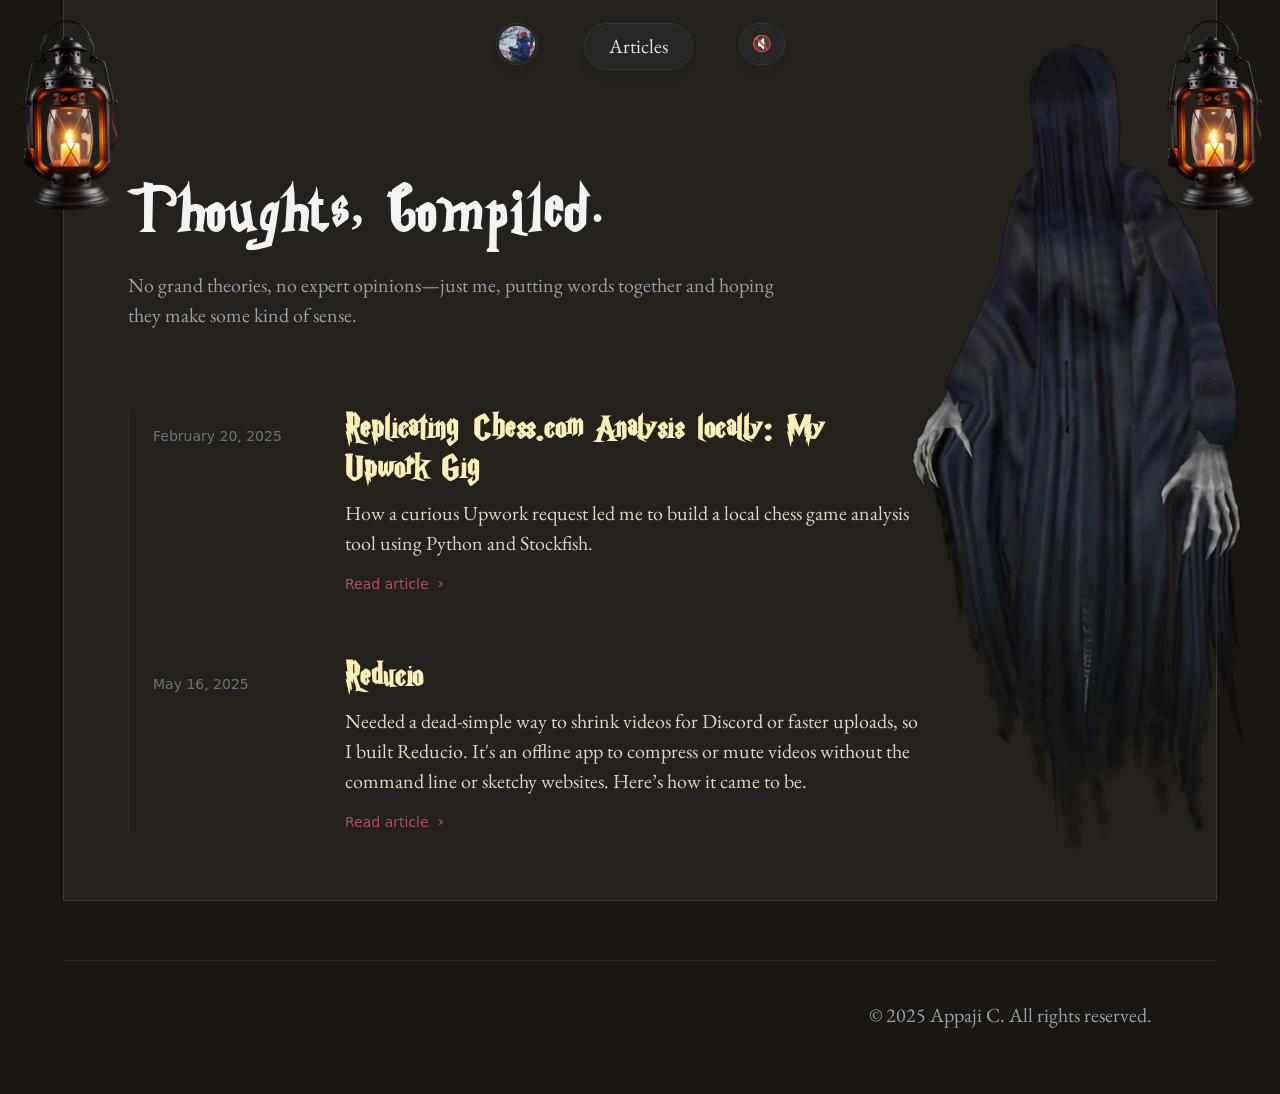
==== articles/index.html @ 689d7823 "deploy" ====
<!DOCTYPE html><html lang="en" data-astro-cid-sckkx6r4> <head><meta charset="UTF-8"><meta name="viewport" content="width=device-width"><link rel="icon" type="image/svg+xml" href="/favicon.ico"><link rel="preconnect" href="https://fonts.googleapis.com"><link rel="preconnect" href="https://fonts.gstatic.com" crossorigin><link href="https://fonts.googleapis.com/css2?family=EB+Garamond:ital,wght@0,400..800;1,400..800&family=Inter:ital,opsz,wght@0,14..32,100..900;1,14..32,100..900&display=swap" rel="stylesheet"><script defer src="/script.js" data-website-id="1bbae7b1-22e2-43d4-b919-5324c3057df2"></script><meta name="generator" content="Astro v5.7.5"><meta name="description" content="Appaji, a Computer Science graduate from IIT Patna and former intern at Arista Networks, is a Software Engineer at Infinite Reality. Passionate about building innovative web experiences, with a strong interest in sustainable and customer-focused startups."><meta name="astro-view-transitions-enabled" content="true"><meta name="astro-view-transitions-fallback" content="animate"><script type="module" src="/_astro/ClientRouter.astro_astro_type_script_index_0_lang.BZs-2RF_.js"></script><title>Appaji - Software Engineer</title><link rel="stylesheet" href="/_astro/_slug_._MnRMkRM.css"></head> <body class="relative bg-[#1a1612]!" data-astro-cid-sckkx6r4> <div class="fixed inset-0 flex justify-center sm:px-8" data-astro-cid-sckkx6r4> <div class="flex w-full max-w-7xl lg:px-8" data-astro-cid-sckkx6r4> <div class="w-full bg-[#24201b] ring-1 ring-zinc-300/20" data-astro-cid-sckkx6r4></div> </div> </div> <style>astro-island,astro-slot,astro-static-slot{display:contents}</style><script>(()=>{var e=async t=>{await(await t())()};(self.Astro||(self.Astro={})).only=e;window.dispatchEvent(new Event("astro:only"));})();;(()=>{var A=Object.defineProperty;var g=(i,o,a)=>o in i?A(i,o,{enumerable:!0,configurable:!0,writable:!0,value:a}):i[o]=a;var d=(i,o,a)=>g(i,typeof o!="symbol"?o+"":o,a);{let i={0:t=>m(t),1:t=>a(t),2:t=>new RegExp(t),3:t=>new Date(t),4:t=>new Map(a(t)),5:t=>new Set(a(t)),6:t=>BigInt(t),7:t=>new URL(t),8:t=>new Uint8Array(t),9:t=>new Uint16Array(t),10:t=>new Uint32Array(t),11:t=>1/0*t},o=t=>{let[l,e]=t;return l in i?i[l](e):void 0},a=t=>t.map(o),m=t=>typeof t!="object"||t===null?t:Object.fromEntries(Object.entries(t).map(([l,e])=>[l,o(e)]));class y extends HTMLElement{constructor(){super(...arguments);d(this,"Component");d(this,"hydrator");d(this,"hydrate",async()=>{var b;if(!this.hydrator||!this.isConnected)return;let e=(b=this.parentElement)==null?void 0:b.closest("astro-island[ssr]");if(e){e.addEventListener("astro:hydrate",this.hydrate,{once:!0});return}let c=this.querySelectorAll("astro-slot"),n={},h=this.querySelectorAll("template[data-astro-template]");for(let r of h){let s=r.closest(this.tagName);s!=null&&s.isSameNode(this)&&(n[r.getAttribute("data-astro-template")||"default"]=r.innerHTML,r.remove())}for(let r of c){let s=r.closest(this.tagName);s!=null&&s.isSameNode(this)&&(n[r.getAttribute("name")||"default"]=r.innerHTML)}let p;try{p=this.hasAttribute("props")?m(JSON.parse(this.getAttribute("props"))):{}}catch(r){let s=this.getAttribute("component-url")||"<unknown>",v=this.getAttribute("component-export");throw v&&(s+=` (export ${v})`),console.error(`[hydrate] Error parsing props for component ${s}`,this.getAttribute("props"),r),r}let u;await this.hydrator(this)(this.Component,p,n,{client:this.getAttribute("client")}),this.removeAttribute("ssr"),this.dispatchEvent(new CustomEvent("astro:hydrate"))});d(this,"unmount",()=>{this.isConnected||this.dispatchEvent(new CustomEvent("astro:unmount"))})}disconnectedCallback(){document.removeEventListener("astro:after-swap",this.unmount),document.addEventListener("astro:after-swap",this.unmount,{once:!0})}connectedCallback(){if(!this.hasAttribute("await-children")||document.readyState==="interactive"||document.readyState==="complete")this.childrenConnectedCallback();else{let e=()=>{document.removeEventListener("DOMContentLoaded",e),c.disconnect(),this.childrenConnectedCallback()},c=new MutationObserver(()=>{var n;((n=this.lastChild)==null?void 0:n.nodeType)===Node.COMMENT_NODE&&this.lastChild.nodeValue==="astro:end"&&(this.lastChild.remove(),e())});c.observe(this,{childList:!0}),document.addEventListener("DOMContentLoaded",e)}}async childrenConnectedCallback(){let e=this.getAttribute("before-hydration-url");e&&await import(e),this.start()}async start(){let e=JSON.parse(this.getAttribute("opts")),c=this.getAttribute("client");if(Astro[c]===void 0){window.addEventListener(`astro:${c}`,()=>this.start(),{once:!0});return}try{await Astro[c](async()=>{let n=this.getAttribute("renderer-url"),[h,{default:p}]=await Promise.all([import(this.getAttribute("component-url")),n?import(n):()=>()=>{}]),u=this.getAttribute("component-export")||"default";if(!u.includes("."))this.Component=h[u];else{this.Component=h;for(let f of u.split("."))this.Component=this.Component[f]}return this.hydrator=p,this.hydrate},e,this)}catch(n){console.error(`[astro-island] Error hydrating ${this.getAttribute("component-url")}`,n)}}attributeChangedCallback(){this.hydrate()}}d(y,"observedAttributes",["props"]),customElements.get("astro-island")||customElements.define("astro-island",y)}})();</script><astro-island uid="1WpTBE" component-url="/_astro/Floaters.BaYlL9Ir.js" component-export="default" renderer-url="/_astro/client.4HrEwUw9.js" props="{&quot;data-astro-cid-sckkx6r4&quot;:[0,true]}" ssr client="only" opts="{&quot;name&quot;:&quot;Floaters&quot;,&quot;value&quot;:true}"></astro-island> <script>(()=>{var e=async t=>{await(await t())()};(self.Astro||(self.Astro={})).load=e;window.dispatchEvent(new Event("astro:load"));})();</script><astro-island uid="laWEm" prefix="r7" component-url="/_astro/Header.DPEPlH78.js" component-export="Header" renderer-url="/_astro/client.4HrEwUw9.js" props="{&quot;pathname&quot;:[0,&quot;/articles/&quot;],&quot;data-astro-cid-sckkx6r4&quot;:[0,true]}" ssr client="load" opts="{&quot;name&quot;:&quot;HeaderJsx&quot;,&quot;value&quot;:true}" await-children><header class="pointer-events-none relative z-50 flex flex-none flex-col" style="height:var(--header-height);margin-bottom:var(--header-mb)"><div class="top-0 z-10 h-16 pt-6" style="position:var(--header-position)"><div class="sm:px-8 top-(--header-top,--spacing(6)) w-full" style="position:var(--header-inner-position)"><div class="mx-auto w-full max-w-7xl lg:px-8"><div class="relative px-4 sm:px-8 lg:px-12"><div class="mx-auto max-w-2xl lg:max-w-5xl"><div class="relative flex justify-center gap-4 sm:gap-6 md:gap-8 lg:gap-10 xl:gap-12"><div class="flex justify-self-start"><div class="h-10 w-10 rounded-full bg-zinc-800/90 p-0.5 shadow-lg ring-1 shadow-zinc-800/5 ring-white/10 backdrop-blur-sm"><a href="/" aria-label="Home" class="pointer-events-auto"><img src="/avatar.webp" alt="" sizes="3rem" class="rounded-full bg-zinc-800 object-cover h-9 w-9"/></a></div></div><div class="flex justify-end md:justify-center"><nav class="pointer-events-auto md:hidden"><ul class="flex rounded-full bg-zinc-800/90 px-3 text-sm font-medium text-zinc-200 shadow-lg ring-1 shadow-zinc-800/5 ring-white/10 backdrop-blur-sm"><li><a href="/articles" class="relative block px-3 py-2 transition hover:text-teal-400">Articles</a></li></ul></nav><nav class="pointer-events-auto hidden md:block"><ul class="flex rounded-full bg-zinc-800/90 px-3 text-sm font-medium text-zinc-200 shadow-lg ring-1 shadow-zinc-800/5 ring-white/10 backdrop-blur-sm"><li><a href="/articles" class="relative block px-3 py-2 transition hover:text-teal-400">Articles</a></li></ul></nav></div><div class="flex justify-end"><astro-slot> <astro-island uid="Z1dJGtD" component-url="/_astro/Header.DPEPlH78.js" component-export="Toggles" renderer-url="/_astro/client.4HrEwUw9.js" props="{&quot;data-astro-cid-sckkx6r4&quot;:[0,true]}" ssr client="only" opts="{&quot;name&quot;:&quot;Toggles&quot;,&quot;value&quot;:true}"></astro-island> </astro-slot></div></div></div></div></div></div></div></header><!--astro:end--></astro-island>  <div class="sm:px-8 mt-16 sm:mt-32"><div class="mx-auto w-full max-w-7xl lg:px-8"><div class="relative px-4 sm:px-8 lg:px-12"><div class="mx-auto max-w-2xl lg:max-w-5xl"> <header class="max-w-2xl"> <h1 class="text-zinc-100">Thoughts, Compiled.</h1> <p class="mt-6 text-zinc-400">
No grand theories, no expert opinions—just me, putting words together and hoping they make
        some kind of sense.
</p> </header> <div class="mt-16 sm:mt-20"> <div class="md:border-l md:border-zinc-700/40 md:pl-6"> <div class="pointer-events-auto flex max-w-3xl flex-col space-y-16"> <article class="md:grid md:grid-cols-4 md:items-baseline"><div class="md:col-span-3 group relative flex flex-col items-start"><h2 class="font-card-title group-hover:text-shadow-golden-subtle text-4xl font-semibold tracking-wide text-[#fcefb8]"><div class="absolute -inset-x-4 -inset-y-6 z-0 scale-95 bg-zinc-600/50 opacity-0 transition group-hover:scale-100 group-hover:opacity-100 sm:-inset-x-6 sm:rounded-2xl"></div><a href="/articles/replicating-chess-com-analysis-locally"><span class="absolute -inset-x-4 -inset-y-6 z-20 sm:-inset-x-6 sm:rounded-2xl"></span><span class="relative z-10">Replicating Chess.com Analysis locally: My Upwork Gig</span></a></h2><time class="md:hidden relative z-10 order-first mb-3 flex items-center text-sm text-zinc-500 pl-3.5"><span class="absolute inset-y-0 left-0 flex items-center" aria-hidden="true"><span class="h-4 w-0.5 rounded-full bg-zinc-500"></span></span>February 20, 2025</time><p class="relative z-10 mt-2 text-base text-[#e0d8c1]">How a curious Upwork request led me to build a local chess game analysis tool using Python and Stockfish.</p><div aria-hidden="true" class="relative z-10 mt-4 flex items-center text-sm font-medium text-[#b6535cf4]">Read article<svg viewBox="0 0 16 16" fill="none" aria-hidden="true" class="ml-1 h-4 w-4 stroke-current"><path d="M6.75 5.75 9.25 8l-2.5 2.25" stroke-width="1.5" stroke-linecap="round" stroke-linejoin="round"></path></svg></div></div><time class="mt-1 max-md:hidden relative z-10 order-first mb-3 flex items-center text-sm text-zinc-500">February 20, 2025</time></article><article class="md:grid md:grid-cols-4 md:items-baseline"><div class="md:col-span-3 group relative flex flex-col items-start"><h2 class="font-card-title group-hover:text-shadow-golden-subtle text-4xl font-semibold tracking-wide text-[#fcefb8]"><div class="absolute -inset-x-4 -inset-y-6 z-0 scale-95 bg-zinc-600/50 opacity-0 transition group-hover:scale-100 group-hover:opacity-100 sm:-inset-x-6 sm:rounded-2xl"></div><a href="/articles/reducio"><span class="absolute -inset-x-4 -inset-y-6 z-20 sm:-inset-x-6 sm:rounded-2xl"></span><span class="relative z-10">Reducio</span></a></h2><time class="md:hidden relative z-10 order-first mb-3 flex items-center text-sm text-zinc-500 pl-3.5"><span class="absolute inset-y-0 left-0 flex items-center" aria-hidden="true"><span class="h-4 w-0.5 rounded-full bg-zinc-500"></span></span>May 16, 2025</time><p class="relative z-10 mt-2 text-base text-[#e0d8c1]">Needed a dead-simple way to shrink videos for Discord or faster uploads, so I built Reducio. It&#x27;s an offline app to compress or mute videos without the command line or sketchy websites. Here’s how it came to be.</p><div aria-hidden="true" class="relative z-10 mt-4 flex items-center text-sm font-medium text-[#b6535cf4]">Read article<svg viewBox="0 0 16 16" fill="none" aria-hidden="true" class="ml-1 h-4 w-4 stroke-current"><path d="M6.75 5.75 9.25 8l-2.5 2.25" stroke-width="1.5" stroke-linecap="round" stroke-linejoin="round"></path></svg></div></div><time class="mt-1 max-md:hidden relative z-10 order-first mb-3 flex items-center text-sm text-zinc-500">May 16, 2025</time></article> </div> </div> </div> </div></div></div></div>  <footer class="mt-32 flex-none"><div class="sm:px-8"><div class="mx-auto w-full max-w-7xl lg:px-8"><div class="border-t border-zinc-700/40 pt-10 pb-16"><div class="relative px-4 sm:px-8 lg:px-12"><div class="mx-auto max-w-2xl lg:max-w-5xl"><div class="flex flex-col items-center justify-between gap-6 md:flex-row"><div class="flex flex-wrap justify-center gap-x-6 gap-y-1 text-sm font-medium text-zinc-200"></div><p class="text-sm text-zinc-400">© <!-- -->2025<!-- --> Appaji C. All rights reserved.</p></div></div></div></div></div></div></footer> <video style="display: none;" id="PrologueBackground" data-astro-cid-sckkx6r4 data-astro-transition-persist="astro-gbvijb6a-1"> <source src="/Prologue.mp3" type="video/mp4" data-astro-cid-sckkx6r4 data-astro-transition-persist="astro-coppatqy-2"> </video> </body></html>
---- _astro/_slug_._MnRMkRM.css ----
.astro-route-announcer{position:absolute;left:0;top:0;clip:rect(0 0 0 0);clip-path:inset(50%);overflow:hidden;white-space:nowrap;width:1px;height:1px}/*! tailwindcss v4.1.4 | MIT License | https://tailwindcss.com */@layer properties{@supports (((-webkit-hyphens:none)) and (not (margin-trim:inline))) or ((-moz-orient:inline) and (not (color:rgb(from red r g b)))){*,:before,:after,::backdrop{--tw-translate-x:0;--tw-translate-y:0;--tw-translate-z:0;--tw-scale-x:1;--tw-scale-y:1;--tw-scale-z:1;--tw-rotate-x:initial;--tw-rotate-y:initial;--tw-rotate-z:initial;--tw-skew-x:initial;--tw-skew-y:initial;--tw-space-y-reverse:0;--tw-border-style:solid;--tw-gradient-position:initial;--tw-gradient-from:#0000;--tw-gradient-via:#0000;--tw-gradient-to:#0000;--tw-gradient-stops:initial;--tw-gradient-via-stops:initial;--tw-gradient-from-position:0%;--tw-gradient-via-position:50%;--tw-gradient-to-position:100%;--tw-leading:initial;--tw-font-weight:initial;--tw-tracking:initial;--tw-shadow:0 0 #0000;--tw-shadow-color:initial;--tw-shadow-alpha:100%;--tw-inset-shadow:0 0 #0000;--tw-inset-shadow-color:initial;--tw-inset-shadow-alpha:100%;--tw-ring-color:initial;--tw-ring-shadow:0 0 #0000;--tw-inset-ring-color:initial;--tw-inset-ring-shadow:0 0 #0000;--tw-ring-inset:initial;--tw-ring-offset-width:0px;--tw-ring-offset-color:#fff;--tw-ring-offset-shadow:0 0 #0000;--tw-blur:initial;--tw-brightness:initial;--tw-contrast:initial;--tw-grayscale:initial;--tw-hue-rotate:initial;--tw-invert:initial;--tw-opacity:initial;--tw-saturate:initial;--tw-sepia:initial;--tw-drop-shadow:initial;--tw-drop-shadow-color:initial;--tw-drop-shadow-alpha:100%;--tw-drop-shadow-size:initial;--tw-backdrop-blur:initial;--tw-backdrop-brightness:initial;--tw-backdrop-contrast:initial;--tw-backdrop-grayscale:initial;--tw-backdrop-hue-rotate:initial;--tw-backdrop-invert:initial;--tw-backdrop-opacity:initial;--tw-backdrop-saturate:initial;--tw-backdrop-sepia:initial;--tw-duration:initial;--tw-text-shadow-color:initial;--tw-text-shadow-alpha:100%}}}@layer theme{:root,:host{--color-teal-400:oklch(77.7% .152 181.912);--color-gray-200:oklch(92.8% .006 264.531);--color-gray-300:oklch(87.2% .01 258.338);--color-gray-500:oklch(55.1% .027 264.364);--color-zinc-50:oklch(98.5% 0 0);--color-zinc-100:oklch(96.7% .001 286.375);--color-zinc-200:oklch(92% .004 286.32);--color-zinc-300:oklch(87.1% .006 286.286);--color-zinc-400:oklch(70.5% .015 286.067);--color-zinc-500:oklch(55.2% .016 285.938);--color-zinc-600:oklch(44.2% .017 285.786);--color-zinc-700:oklch(37% .013 285.805);--color-zinc-800:oklch(27.4% .006 286.033);--color-zinc-900:oklch(21% .006 285.885);--color-white:#fff;--spacing:.25rem;--container-xl:36rem;--container-2xl:42rem;--container-3xl:48rem;--container-5xl:64rem;--container-7xl:80rem;--text-sm:.875rem;--text-sm--line-height:calc(1.25/.875);--text-base:1rem;--text-base--line-height: 1.5 ;--text-2xl:1.5rem;--text-2xl--line-height:calc(2/1.5);--text-4xl:2.25rem;--text-4xl--line-height:calc(2.5/2.25);--font-weight-medium:500;--font-weight-semibold:600;--tracking-wide:.025em;--tracking-wider:.05em;--radius-2xl:1rem;--animate-pulse:pulse 2s cubic-bezier(.4,0,.6,1)infinite;--blur-sm:8px;--default-transition-duration:.15s;--default-transition-timing-function:cubic-bezier(.4,0,.2,1);--font-content:"EB Garamond";--font-h1:"HarryPotter";--font-card-title:"HarryP"}}@layer base{*,:after,:before,::backdrop{box-sizing:border-box;border:0 solid;margin:0;padding:0}::file-selector-button{box-sizing:border-box;border:0 solid;margin:0;padding:0}html,:host{-webkit-text-size-adjust:100%;tab-size:4;line-height:1.5;font-family:var(--default-font-family,ui-sans-serif,system-ui,sans-serif,"Apple Color Emoji","Segoe UI Emoji","Segoe UI Symbol","Noto Color Emoji");font-feature-settings:var(--default-font-feature-settings,normal);font-variation-settings:var(--default-font-variation-settings,normal);-webkit-tap-highlight-color:transparent}hr{height:0;color:inherit;border-top-width:1px}abbr:where([title]){-webkit-text-decoration:underline dotted;text-decoration:underline dotted}h1,h2,h3,h4,h5,h6{font-size:inherit;font-weight:inherit}a{color:inherit;-webkit-text-decoration:inherit;text-decoration:inherit}b,strong{font-weight:bolder}code,kbd,samp,pre{font-family:var(--default-mono-font-family,ui-monospace,SFMono-Regular,Menlo,Monaco,Consolas,"Liberation Mono","Courier New",monospace);font-feature-settings:var(--default-mono-font-feature-settings,normal);font-variation-settings:var(--default-mono-font-variation-settings,normal);font-size:1em}small{font-size:80%}sub,sup{vertical-align:baseline;font-size:75%;line-height:0;position:relative}sub{bottom:-.25em}sup{top:-.5em}table{text-indent:0;border-color:inherit;border-collapse:collapse}:-moz-focusring{outline:auto}progress{vertical-align:baseline}summary{display:list-item}ol,ul,menu{list-style:none}img,svg,video,canvas,audio,iframe,embed,object{vertical-align:middle;display:block}img,video{max-width:100%;height:auto}button,input,select,optgroup,textarea{font:inherit;font-feature-settings:inherit;font-variation-settings:inherit;letter-spacing:inherit;color:inherit;opacity:1;background-color:#0000;border-radius:0}::file-selector-button{font:inherit;font-feature-settings:inherit;font-variation-settings:inherit;letter-spacing:inherit;color:inherit;opacity:1;background-color:#0000;border-radius:0}:where(select:is([multiple],[size])) optgroup{font-weight:bolder}:where(select:is([multiple],[size])) optgroup option{padding-inline-start:20px}::file-selector-button{margin-inline-end:4px}::placeholder{opacity:1}@supports (not ((-webkit-appearance:-apple-pay-button))) or (contain-intrinsic-size:1px){::placeholder{color:currentColor}@supports (color:color-mix(in lab,red,red)){::placeholder{color:color-mix(in oklab,currentcolor 50%,transparent)}}}textarea{resize:vertical}::-webkit-search-decoration{-webkit-appearance:none}::-webkit-date-and-time-value{min-height:1lh;text-align:inherit}::-webkit-datetime-edit{display:inline-flex}::-webkit-datetime-edit-fields-wrapper{padding:0}::-webkit-datetime-edit{padding-block:0}::-webkit-datetime-edit-year-field{padding-block:0}::-webkit-datetime-edit-month-field{padding-block:0}::-webkit-datetime-edit-day-field{padding-block:0}::-webkit-datetime-edit-hour-field{padding-block:0}::-webkit-datetime-edit-minute-field{padding-block:0}::-webkit-datetime-edit-second-field{padding-block:0}::-webkit-datetime-edit-millisecond-field{padding-block:0}::-webkit-datetime-edit-meridiem-field{padding-block:0}:-moz-ui-invalid{box-shadow:none}button,input:where([type=button],[type=reset],[type=submit]){appearance:button}::file-selector-button{appearance:button}::-webkit-inner-spin-button{height:auto}::-webkit-outer-spin-button{height:auto}[hidden]:where(:not([hidden=until-found])){display:none!important}*{border-color:var(--border);outline-color:var(--ring)}@supports (color:color-mix(in lab,red,red)){*{outline-color:color-mix(in oklab,var(--ring)50%,transparent)}}}@layer components;@layer utilities{.pointer-events-auto{pointer-events:auto}.pointer-events-none{pointer-events:none}.sr-only{clip:rect(0,0,0,0);white-space:nowrap;border-width:0;width:1px;height:1px;margin:-1px;padding:0;position:absolute;overflow:hidden}.absolute{position:absolute}.fixed{position:fixed}.relative{position:relative}.sticky{position:sticky}.inset-0{inset:calc(var(--spacing)*0)}.-inset-x-4{inset-inline:calc(var(--spacing)*-4)}.inset-x-1{inset-inline:calc(var(--spacing)*1)}.-inset-y-6{inset-block:calc(var(--spacing)*-6)}.inset-y-0{inset-block:calc(var(--spacing)*0)}.-top-1{top:calc(var(--spacing)*-1)}.top-\(--avatar-top\,--spacing\(3\)\){top:var(--avatar-top,calc(var(--spacing)*3))}.top-\(--header-top\,--spacing\(6\)\){top:var(--header-top,calc(var(--spacing)*6))}.top-0{top:calc(var(--spacing)*0)}.top-1\/2{top:50%}.top-3{top:calc(var(--spacing)*3)}.top-5{top:calc(var(--spacing)*5)}.-right-1{right:calc(var(--spacing)*-1)}.right-3{right:calc(var(--spacing)*3)}.right-5{right:calc(var(--spacing)*5)}.-bottom-1{bottom:calc(var(--spacing)*-1)}.-bottom-px{bottom:-1px}.-left-1{left:calc(var(--spacing)*-1)}.left-0{left:calc(var(--spacing)*0)}.left-5{left:calc(var(--spacing)*5)}.-z-10{z-index:-10}.z-0{z-index:0}.z-10{z-index:10}.z-20{z-index:20}.z-50{z-index:50}.order-first{order:-9999}.order-last{order:9999}.prose{--tw-prose-body:beige;--tw-prose-headings:#f5cd56;--tw-prose-links:#f5cd56;--tw-prose-links-hover:#d4af37;--tw-prose-underline:#c19a6b66;--tw-prose-underline-hover:#c19a6b;--tw-prose-bold:beige;--tw-prose-counters:beige;--tw-prose-bullets:beige;--tw-prose-hr:#4a4a44;--tw-prose-quote-borders:#f5cd56;--tw-prose-captions:#aaa;--tw-prose-code:beige;--tw-prose-code-bg:#3a2f21aa;--tw-prose-pre-code:#fff8dc;--tw-prose-pre-bg:#171513;--tw-prose-pre-border:#d4af3744;--tw-prose-th-borders:#d4af37;--tw-prose-td-borders:#6a5e45;color:var(--tw-prose-body);line-height:1.75rem}.prose :where(.prose>*):not(:where([class~=not-prose],[class~=not-prose] *)){margin-top:2.5rem;margin-bottom:2.5rem}.prose :where(p):not(:where([class~=not-prose],[class~=not-prose] *)){margin-top:1.75rem;margin-bottom:1.75rem}.prose :where(h2,h3):not(:where([class~=not-prose],[class~=not-prose] *)){color:var(--tw-prose-headings);font-weight:600}.prose :where(h2):not(:where([class~=not-prose],[class~=not-prose] *)){letter-spacing:.025em;margin-top:4rem;margin-bottom:1rem;font-family:AnimalesFantastic,serif;font-size:1.5rem;line-height:1.75rem}.prose :where(h3):not(:where([class~=not-prose],[class~=not-prose] *)){margin-top:3rem;margin-bottom:1rem;font-size:1rem;line-height:1.75rem}.prose :where(:is(h2,h3)+*):not(:where([class~=not-prose],[class~=not-prose] *)){margin-top:0}.prose :where(img):not(:where([class~=not-prose],[class~=not-prose] *)){border-radius:1.5rem}.prose :where(a):not(:where([class~=not-prose],[class~=not-prose] *)){color:var(--tw-prose-links);text-decoration:underline;-webkit-text-decoration-color:var(--tw-prose-underline);text-decoration-color:var(--tw-prose-underline);word-break:break-words;overflow-wrap:anywhere;transition-property:color,text-decoration-color;transition-duration:.15s;transition-timing-function:cubic-bezier(.4,0,.2,1)}.prose :where(a:hover):not(:where([class~=not-prose],[class~=not-prose] *)){color:var(--tw-prose-links-hover);-webkit-text-decoration-color:var(--tw-prose-underline-hover);text-decoration-color:var(--tw-prose-underline-hover)}.prose :where(strong):not(:where([class~=not-prose],[class~=not-prose] *)){color:var(--tw-prose-bold);font-weight:600}.prose :where(code):not(:where([class~=not-prose],[class~=not-prose] *)){color:var(--tw-prose-code);background-color:var(--tw-prose-code-bg);border-radius:var(--radius);padding-left:.25rem;padding-right:.25rem;font-size:.875rem;font-weight:600;display:inline-block}.prose :where(a code):not(:where([class~=not-prose],[class~=not-prose] *)){color:inherit}.prose :where(:is(h2,h3) code):not(:where([class~=not-prose],[class~=not-prose] *)){font-weight:700}.prose :where(blockquote):not(:where([class~=not-prose],[class~=not-prose] *)){border-left-width:2px;border-left-color:var(--tw-prose-quote-borders);padding-left:1.5rem;font-family:Inter,sans-serif;font-weight:200!important}.prose :where(blockquote>p):not(:where([class~=not-prose],[class~=not-prose] *)){font-family:Inter,sans-serif!important;font-weight:200!important}.prose :where(figcaption):not(:where([class~=not-prose],[class~=not-prose] *)){color:var(--tw-prose-captions);margin-top:.75rem;font-size:.875rem;line-height:1.5rem}.prose :where(figcaption>p):not(:where([class~=not-prose],[class~=not-prose] *)){margin:0}.prose :where(ul):not(:where([class~=not-prose],[class~=not-prose] *)){list-style-type:disc}.prose :where(ol):not(:where([class~=not-prose],[class~=not-prose] *)){list-style-type:decimal}.prose :where(ul,ol):not(:where([class~=not-prose],[class~=not-prose] *)){padding-left:1.5rem}.prose :where(li):not(:where([class~=not-prose],[class~=not-prose] *)){margin-top:1.5rem;margin-bottom:1.5rem;padding-left:.875rem}.prose :where(li):not(:where([class~=not-prose],[class~=not-prose] *))::marker{font-size:undefined;font-weight:600}.prose :where(ol>li):not(:where([class~=not-prose],[class~=not-prose] *))::marker{color:var(--tw-prose-counters)}.prose :where(ul>li):not(:where([class~=not-prose],[class~=not-prose] *))::marker{color:var(--tw-prose-bullets)}.prose :where(li :is(ol,ul)):not(:where([class~=not-prose],[class~=not-prose] *)){margin-top:1rem;margin-bottom:1rem}.prose :where(li :is(li,p)):not(:where([class~=not-prose],[class~=not-prose] *)){margin-top:.75rem;margin-bottom:.75rem}.prose :where(pre):not(:where([class~=not-prose],[class~=not-prose] *)){color:var(--tw-prose-pre-code);background-color:var(--tw-prose-pre-bg);border:1px solid;border-color:var(--tw-prose-pre-border);border-radius:1.5rem;padding:2rem;font-size:.875rem;font-weight:500;line-height:1.5rem;overflow-x:auto}.prose :where(pre code):not(:where([class~=not-prose],[class~=not-prose] *)){color:inherit;font-size:inherit;font-weight:inherit;background-color:#0000;border-radius:0;padding:0;display:inline}.prose :where(hr):not(:where([class~=not-prose],[class~=not-prose] *)){border-top-width:1px;border-color:var(--tw-prose-hr);margin-top:5rem;margin-bottom:5rem}@screen lg{margin-left: -3rem ; margin-right: -3rem ;}.prose :where(table):not(:where([class~=not-prose],[class~=not-prose] *)){table-layout:auto;text-align:left;width:100%;font-size:.875rem}.prose :where(thead):not(:where([class~=not-prose],[class~=not-prose] *)){border-bottom-width:1px;border-bottom-color:var(--tw-prose-th-borders)}.prose :where(thead th):not(:where([class~=not-prose],[class~=not-prose] *)){color:var(--tw-prose-headings);vertical-align:bottom;padding-bottom:.5rem;font-weight:600}.prose :where(thead th:not(:first-child)):not(:where([class~=not-prose],[class~=not-prose] *)){padding-left:.5rem}.prose :where(thead th:not(:last-child)):not(:where([class~=not-prose],[class~=not-prose] *)){padding-right:.5rem}.prose :where(tbody tr):not(:where([class~=not-prose],[class~=not-prose] *)){border-bottom-width:1px;border-bottom-color:var(--tw-prose-td-borders)}.prose :where(tbody tr:last-child):not(:where([class~=not-prose],[class~=not-prose] *)){border-bottom-width:0}.prose :where(tbody td):not(:where([class~=not-prose],[class~=not-prose] *)){vertical-align:baseline}.prose :where(tfoot):not(:where([class~=not-prose],[class~=not-prose] *)){border-top-width:1px;border-top-color:var(--tw-prose-th-borders)}.prose :where(tfoot td):not(:where([class~=not-prose],[class~=not-prose] *)){vertical-align:top}.prose :where(:is(tbody,tfoot) td):not(:where([class~=not-prose],[class~=not-prose] *)){padding-top:.5rem;padding-bottom:.5rem}.prose :where(:is(tbody,tfoot) td:not(:first-child)):not(:where([class~=not-prose],[class~=not-prose] *)){padding-left:.5rem}.prose :where(:is(tbody,tfoot) td:not(:last-child)):not(:where([class~=not-prose],[class~=not-prose] *)){padding-right:.5rem}.-m-1{margin:calc(var(--spacing)*-1)}.mx-auto{margin-inline:auto}.-my-4{margin-block:calc(var(--spacing)*-4)}.my-6{margin-block:calc(var(--spacing)*6)}.mt-1{margin-top:calc(var(--spacing)*1)}.mt-2{margin-top:calc(var(--spacing)*2)}.mt-4{margin-top:calc(var(--spacing)*4)}.mt-6{margin-top:calc(var(--spacing)*6)}.mt-8{margin-top:calc(var(--spacing)*8)}.mt-9{margin-top:calc(var(--spacing)*9)}.mt-16{margin-top:calc(var(--spacing)*16)}.mt-24{margin-top:calc(var(--spacing)*24)}.mt-32{margin-top:calc(var(--spacing)*32)}.mt-\[calc\(--spacing\(16\)-\(--spacing\(3\)\)\)\]{margin-top:calc(calc(var(--spacing)*16) - (calc(var(--spacing)*3)))}.-mb-3{margin-bottom:calc(var(--spacing)*-3)}.mb-3{margin-bottom:calc(var(--spacing)*3)}.mb-8{margin-bottom:calc(var(--spacing)*8)}.ml-1{margin-left:calc(var(--spacing)*1)}.ml-3{margin-left:calc(var(--spacing)*3)}.ml-auto{margin-left:auto}.block{display:block}.flex{display:flex}.grid{display:grid}.hidden{display:none}.inline{display:inline}.inline-block{display:inline-block}.inline-flex{display:inline-flex}.table{display:table}.aspect-9\/10{aspect-ratio:9/10}.h-4{height:calc(var(--spacing)*4)}.h-6{height:calc(var(--spacing)*6)}.h-8{height:calc(var(--spacing)*8)}.h-9{height:calc(var(--spacing)*9)}.h-10{height:calc(var(--spacing)*10)}.h-12{height:calc(var(--spacing)*12)}.h-16{height:calc(var(--spacing)*16)}.h-fit{height:fit-content}.h-full{height:100%}.h-px{height:1px}.w-0\.5{width:calc(var(--spacing)*.5)}.w-4{width:calc(var(--spacing)*4)}.w-6{width:calc(var(--spacing)*6)}.w-8{width:calc(var(--spacing)*8)}.w-9{width:calc(var(--spacing)*9)}.w-10{width:calc(var(--spacing)*10)}.w-12{width:calc(var(--spacing)*12)}.w-16{width:calc(var(--spacing)*16)}.w-44{width:calc(var(--spacing)*44)}.w-full{width:100%}.max-w-2xl{max-width:var(--container-2xl)}.max-w-3xl{max-width:var(--container-3xl)}.max-w-7xl{max-width:var(--container-7xl)}.max-w-xl{max-width:var(--container-xl)}.flex-auto{flex:auto}.flex-none{flex:none}.shrink{flex-shrink:1}.origin-left{transform-origin:0}.-translate-y-1\/2{--tw-translate-y: -50% ;translate:var(--tw-translate-x)var(--tw-translate-y)}.scale-90{--tw-scale-x:90%;--tw-scale-y:90%;--tw-scale-z:90%;scale:var(--tw-scale-x)var(--tw-scale-y)}.scale-95{--tw-scale-x:95%;--tw-scale-y:95%;--tw-scale-z:95%;scale:var(--tw-scale-x)var(--tw-scale-y)}.scale-110{--tw-scale-x:110%;--tw-scale-y:110%;--tw-scale-z:110%;scale:var(--tw-scale-x)var(--tw-scale-y)}.-rotate-2{rotate:-2deg}.-rotate-90{rotate:-90deg}.rotate-2{rotate:2deg}.rotate-90{rotate:90deg}.rotate-180{rotate:180deg}.transform{transform:var(--tw-rotate-x,)var(--tw-rotate-y,)var(--tw-rotate-z,)var(--tw-skew-x,)var(--tw-skew-y,)}.animate-pulse{animation:var(--animate-pulse)}.cursor-pointer{cursor:pointer}.resize{resize:both}.grid-cols-1{grid-template-columns:repeat(1,minmax(0,1fr))}.flex-col{flex-direction:column}.flex-wrap{flex-wrap:wrap}.items-baseline{align-items:baseline}.items-center{align-items:center}.items-start{align-items:flex-start}.justify-between{justify-content:space-between}.justify-center{justify-content:center}.justify-end{justify-content:flex-end}.gap-2{gap:calc(var(--spacing)*2)}.gap-4{gap:calc(var(--spacing)*4)}.gap-5{gap:calc(var(--spacing)*5)}.gap-6{gap:calc(var(--spacing)*6)}.gap-16{gap:calc(var(--spacing)*16)}:where(.space-y-4>:not(:last-child)){--tw-space-y-reverse:0;margin-block-start:calc(calc(var(--spacing)*4)*var(--tw-space-y-reverse));margin-block-end:calc(calc(var(--spacing)*4)*calc(1 - var(--tw-space-y-reverse)))}:where(.space-y-10>:not(:last-child)){--tw-space-y-reverse:0;margin-block-start:calc(calc(var(--spacing)*10)*var(--tw-space-y-reverse));margin-block-end:calc(calc(var(--spacing)*10)*calc(1 - var(--tw-space-y-reverse)))}:where(.space-y-16>:not(:last-child)){--tw-space-y-reverse:0;margin-block-start:calc(calc(var(--spacing)*16)*var(--tw-space-y-reverse));margin-block-end:calc(calc(var(--spacing)*16)*calc(1 - var(--tw-space-y-reverse)))}.gap-x-2{column-gap:calc(var(--spacing)*2)}.gap-x-6{column-gap:calc(var(--spacing)*6)}.gap-y-1{row-gap:calc(var(--spacing)*1)}.gap-y-8{row-gap:calc(var(--spacing)*8)}.gap-y-20{row-gap:calc(var(--spacing)*20)}.justify-self-start{justify-self:flex-start}.overflow-x-auto{overflow-x:auto}.rounded-full{border-radius:3.40282e38px}.rounded-md{border-radius:calc(var(--radius) - 2px)}.border{border-style:var(--tw-border-style);border-width:1px}.border-2{border-style:var(--tw-border-style);border-width:2px}.border-3{border-style:var(--tw-border-style);border-width:3px}.border-6{border-style:var(--tw-border-style);border-width:6px}.border-t{border-top-style:var(--tw-border-style);border-top-width:1px}.border-\[\#837c2fc0\]{border-color:#837c2fc0}.border-\[\#d4c2a5\]{border-color:#d4c2a5}.border-\[\#ede481c0\]{border-color:#ede481c0}.border-zinc-700\/40{border-color:#3f3f4666}@supports (color:color-mix(in lab,red,red)){.border-zinc-700\/40{border-color:color-mix(in oklab,var(--color-zinc-700)40%,transparent)}}.border-zinc-700\/50{border-color:#3f3f4680}@supports (color:color-mix(in lab,red,red)){.border-zinc-700\/50{border-color:color-mix(in oklab,var(--color-zinc-700)50%,transparent)}}.bg-\[\#1a1612\]\!{background-color:#1a1612!important}.bg-\[\#24201b\]{background-color:#24201b}.bg-zinc-500{background-color:var(--color-zinc-500)}.bg-zinc-600\/50{background-color:#52525c80}@supports (color:color-mix(in lab,red,red)){.bg-zinc-600\/50{background-color:color-mix(in oklab,var(--color-zinc-600)50%,transparent)}}.bg-zinc-700{background-color:var(--color-zinc-700)}.bg-zinc-800{background-color:var(--color-zinc-800)}.bg-zinc-800\/50{background-color:#27272a80}@supports (color:color-mix(in lab,red,red)){.bg-zinc-800\/50{background-color:color-mix(in oklab,var(--color-zinc-800)50%,transparent)}}.bg-zinc-800\/90{background-color:#27272ae6}@supports (color:color-mix(in lab,red,red)){.bg-zinc-800\/90{background-color:color-mix(in oklab,var(--color-zinc-800)90%,transparent)}}.bg-linear-to-r{--tw-gradient-position:to right;background-image:linear-gradient(var(--tw-gradient-stops))}@supports (background-image:linear-gradient(in lab,red,red)){.bg-linear-to-r{--tw-gradient-position:to right in oklab}}.bg-gradient-to-r{--tw-gradient-position:to right in oklab;background-image:linear-gradient(var(--tw-gradient-stops))}.from-gray-300{--tw-gradient-from:var(--color-gray-300);--tw-gradient-stops:var(--tw-gradient-via-stops,var(--tw-gradient-position),var(--tw-gradient-from)var(--tw-gradient-from-position),var(--tw-gradient-to)var(--tw-gradient-to-position))}.from-teal-400\/0{--tw-gradient-from:#0000;--tw-gradient-stops:var(--tw-gradient-via-stops,var(--tw-gradient-position),var(--tw-gradient-from)var(--tw-gradient-from-position),var(--tw-gradient-to)var(--tw-gradient-to-position))}@supports (color:color-mix(in lab,red,red)){.from-teal-400\/0{--tw-gradient-from:color-mix(in oklab,var(--color-teal-400)0%,transparent)}}.via-gray-200{--tw-gradient-via:var(--color-gray-200);--tw-gradient-via-stops:var(--tw-gradient-position),var(--tw-gradient-from)var(--tw-gradient-from-position),var(--tw-gradient-via)var(--tw-gradient-via-position),var(--tw-gradient-to)var(--tw-gradient-to-position);--tw-gradient-stops:var(--tw-gradient-via-stops)}.via-teal-400\/40{--tw-gradient-via:#00d3bd66;--tw-gradient-via-stops:var(--tw-gradient-position),var(--tw-gradient-from)var(--tw-gradient-from-position),var(--tw-gradient-via)var(--tw-gradient-via-position),var(--tw-gradient-to)var(--tw-gradient-to-position);--tw-gradient-stops:var(--tw-gradient-via-stops)}@supports (color:color-mix(in lab,red,red)){.via-teal-400\/40{--tw-gradient-via:color-mix(in oklab,var(--color-teal-400)40%,transparent)}}.to-gray-300{--tw-gradient-to:var(--color-gray-300);--tw-gradient-stops:var(--tw-gradient-via-stops,var(--tw-gradient-position),var(--tw-gradient-from)var(--tw-gradient-from-position),var(--tw-gradient-to)var(--tw-gradient-to-position))}.to-teal-400\/0{--tw-gradient-to:#0000;--tw-gradient-stops:var(--tw-gradient-via-stops,var(--tw-gradient-position),var(--tw-gradient-from)var(--tw-gradient-from-position),var(--tw-gradient-to)var(--tw-gradient-to-position))}@supports (color:color-mix(in lab,red,red)){.to-teal-400\/0{--tw-gradient-to:color-mix(in oklab,var(--color-teal-400)0%,transparent)}}.bg-cover{background-size:cover}.bg-no-repeat{background-repeat:no-repeat}.fill-zinc-100\/10{fill:#f4f4f51a}@supports (color:color-mix(in lab,red,red)){.fill-zinc-100\/10{fill:color-mix(in oklab,var(--color-zinc-100)10%,transparent)}}.fill-zinc-400{fill:var(--color-zinc-400)}.stroke-current{stroke:currentColor}.stroke-zinc-400{stroke:var(--color-zinc-400)}.stroke-zinc-500{stroke:var(--color-zinc-500)}.object-cover{object-fit:cover}.p-0\.5{padding:calc(var(--spacing)*.5)}.p-1{padding:calc(var(--spacing)*1)}.p-6{padding:calc(var(--spacing)*6)}.px-3{padding-inline:calc(var(--spacing)*3)}.px-4{padding-inline:calc(var(--spacing)*4)}.px-6{padding-inline:calc(var(--spacing)*6)}.py-2{padding-block:calc(var(--spacing)*2)}.py-4{padding-block:calc(var(--spacing)*4)}.pt-3{padding-top:calc(var(--spacing)*3)}.pt-6{padding-top:calc(var(--spacing)*6)}.pt-10{padding-top:calc(var(--spacing)*10)}.pb-16{padding-bottom:calc(var(--spacing)*16)}.pl-3\.5{padding-left:calc(var(--spacing)*3.5)}.text-center{text-align:center}.font-card-title{font-family:var(--font-card-title)}.font-content{font-family:var(--font-content)}.text-2xl{font-size:var(--text-2xl);line-height:var(--tw-leading,var(--text-2xl--line-height))}.text-4xl{font-size:var(--text-4xl);line-height:var(--tw-leading,var(--text-4xl--line-height))}.text-base{font-size:var(--text-base);line-height:var(--tw-leading,var(--text-base--line-height))}.text-sm{font-size:var(--text-sm);line-height:var(--tw-leading,var(--text-sm--line-height))}.text-\[1\.1rem\]{font-size:1.1rem}.leading-18\!{--tw-leading:calc(var(--spacing)*18)!important;line-height:calc(var(--spacing)*18)!important}.font-medium{--tw-font-weight:var(--font-weight-medium);font-weight:var(--font-weight-medium)}.font-semibold{--tw-font-weight:var(--font-weight-semibold);font-weight:var(--font-weight-semibold)}.tracking-wide{--tw-tracking:var(--tracking-wide);letter-spacing:var(--tracking-wide)}.tracking-wider\!{--tw-tracking:var(--tracking-wider)!important;letter-spacing:var(--tracking-wider)!important}.break-words{overflow-wrap:break-word}.text-\[\#b6535cf4\]{color:#b6535cf4}.text-\[\#e0d8c1\]{color:#e0d8c1}.text-\[\#f0e8d3\]{color:#f0e8d3}.text-\[\#f6e6aa\]{color:#f6e6aa}.text-\[\#fcefb8\]{color:#fcefb8}.text-gray-500{color:var(--color-gray-500)}.text-teal-400{color:var(--color-teal-400)}.text-zinc-100{color:var(--color-zinc-100)}.text-zinc-200{color:var(--color-zinc-200)}.text-zinc-300{color:var(--color-zinc-300)}.text-zinc-400{color:var(--color-zinc-400)}.text-zinc-500{color:var(--color-zinc-500)}.italic{font-style:italic}.underline{text-decoration-line:underline}.opacity-0{opacity:0}.opacity-100{opacity:1}.shadow-lg{--tw-shadow:0 10px 15px -3px var(--tw-shadow-color,#0000001a),0 4px 6px -4px var(--tw-shadow-color,#0000001a);box-shadow:var(--tw-inset-shadow),var(--tw-inset-ring-shadow),var(--tw-ring-offset-shadow),var(--tw-ring-shadow),var(--tw-shadow)}.shadow-md{--tw-shadow:0 4px 6px -1px var(--tw-shadow-color,#0000001a),0 2px 4px -2px var(--tw-shadow-color,#0000001a);box-shadow:var(--tw-inset-shadow),var(--tw-inset-ring-shadow),var(--tw-ring-offset-shadow),var(--tw-ring-shadow),var(--tw-shadow)}.ring-0{--tw-ring-shadow:var(--tw-ring-inset,)0 0 0 calc(0px + var(--tw-ring-offset-width))var(--tw-ring-color,currentcolor);box-shadow:var(--tw-inset-shadow),var(--tw-inset-ring-shadow),var(--tw-ring-offset-shadow),var(--tw-ring-shadow),var(--tw-shadow)}.ring-1{--tw-ring-shadow:var(--tw-ring-inset,)0 0 0 calc(1px + var(--tw-ring-offset-width))var(--tw-ring-color,currentcolor);box-shadow:var(--tw-inset-shadow),var(--tw-inset-ring-shadow),var(--tw-ring-offset-shadow),var(--tw-ring-shadow),var(--tw-shadow)}.shadow-zinc-800\/5{--tw-shadow-color:#27272a0d}@supports (color:color-mix(in lab,red,red)){.shadow-zinc-800\/5{--tw-shadow-color:color-mix(in oklab,color-mix(in oklab,var(--color-zinc-800)5%,transparent)var(--tw-shadow-alpha),transparent)}}.ring-white\/10{--tw-ring-color:#ffffff1a}@supports (color:color-mix(in lab,red,red)){.ring-white\/10{--tw-ring-color:color-mix(in oklab,var(--color-white)10%,transparent)}}.ring-zinc-300\/20{--tw-ring-color:#d4d4d833}@supports (color:color-mix(in lab,red,red)){.ring-zinc-300\/20{--tw-ring-color:color-mix(in oklab,var(--color-zinc-300)20%,transparent)}}.ring-zinc-900\/5{--tw-ring-color:#18181b0d}@supports (color:color-mix(in lab,red,red)){.ring-zinc-900\/5{--tw-ring-color:color-mix(in oklab,var(--color-zinc-900)5%,transparent)}}.outline-offset-2{outline-offset:2px}.grayscale{--tw-grayscale:grayscale(100%);filter:var(--tw-blur,)var(--tw-brightness,)var(--tw-contrast,)var(--tw-grayscale,)var(--tw-hue-rotate,)var(--tw-invert,)var(--tw-saturate,)var(--tw-sepia,)var(--tw-drop-shadow,)}.backdrop-blur-sm{--tw-backdrop-blur:blur(var(--blur-sm));-webkit-backdrop-filter:var(--tw-backdrop-blur,)var(--tw-backdrop-brightness,)var(--tw-backdrop-contrast,)var(--tw-backdrop-grayscale,)var(--tw-backdrop-hue-rotate,)var(--tw-backdrop-invert,)var(--tw-backdrop-opacity,)var(--tw-backdrop-saturate,)var(--tw-backdrop-sepia,);backdrop-filter:var(--tw-backdrop-blur,)var(--tw-backdrop-brightness,)var(--tw-backdrop-contrast,)var(--tw-backdrop-grayscale,)var(--tw-backdrop-hue-rotate,)var(--tw-backdrop-invert,)var(--tw-backdrop-opacity,)var(--tw-backdrop-saturate,)var(--tw-backdrop-sepia,)}.transition{transition-property:color,background-color,border-color,outline-color,text-decoration-color,fill,stroke,--tw-gradient-from,--tw-gradient-via,--tw-gradient-to,opacity,box-shadow,transform,translate,scale,rotate,filter,-webkit-backdrop-filter,backdrop-filter;transition-timing-function:var(--tw-ease,var(--default-transition-timing-function));transition-duration:var(--tw-duration,var(--default-transition-duration))}.transition-\[filter\,opacity\]{transition-property:filter,opacity;transition-timing-function:var(--tw-ease,var(--default-transition-timing-function));transition-duration:var(--tw-duration,var(--default-transition-duration))}.transition-opacity{transition-property:opacity;transition-timing-function:var(--tw-ease,var(--default-transition-timing-function));transition-duration:var(--tw-duration,var(--default-transition-duration))}.transition-transform{transition-property:transform,translate,scale,rotate;transition-timing-function:var(--tw-ease,var(--default-transition-timing-function));transition-duration:var(--tw-duration,var(--default-transition-duration))}.duration-300{--tw-duration:.3s;transition-duration:.3s}.will-change-transform{will-change:transform}.text-shadow-golden{text-shadow:0 0 10px var(--tw-text-shadow-color,#f6e6aae6)}@media (hover:hover){.group-hover\:scale-100:is(:where(.group):hover *){--tw-scale-x:100%;--tw-scale-y:100%;--tw-scale-z:100%;scale:var(--tw-scale-x)var(--tw-scale-y)}.group-hover\:fill-zinc-300:is(:where(.group):hover *){fill:var(--color-zinc-300)}.group-hover\:stroke-zinc-50:is(:where(.group):hover *){stroke:var(--color-zinc-50)}.group-hover\:stroke-zinc-400:is(:where(.group):hover *){stroke:var(--color-zinc-400)}.group-hover\:opacity-100:is(:where(.group):hover *){opacity:1}.group-hover\:text-shadow-golden-subtle:is(:where(.group):hover *){text-shadow:0 0 5px var(--tw-text-shadow-color,#f6e6aae6)}}.group-active\:stroke-zinc-50:is(:where(.group):active *){stroke:var(--color-zinc-50)}@media (hover:hover){.hover\:scale-110:hover{--tw-scale-x:110%;--tw-scale-y:110%;--tw-scale-z:110%;scale:var(--tw-scale-x)var(--tw-scale-y)}.hover\:border-zinc-700:hover{border-color:var(--color-zinc-700)}.hover\:bg-zinc-600:hover{background-color:var(--color-zinc-600)}.hover\:bg-zinc-800:hover{background-color:var(--color-zinc-800)}.hover\:text-teal-400:hover{color:var(--color-teal-400)}.hover\:text-zinc-50:hover{color:var(--color-zinc-50)}.hover\:ring-white\/20:hover{--tw-ring-color:#fff3}@supports (color:color-mix(in lab,red,red)){.hover\:ring-white\/20:hover{--tw-ring-color:color-mix(in oklab,var(--color-white)20%,transparent)}}.hover\:grayscale-0:hover{--tw-grayscale:grayscale(0%);filter:var(--tw-blur,)var(--tw-brightness,)var(--tw-contrast,)var(--tw-grayscale,)var(--tw-hue-rotate,)var(--tw-invert,)var(--tw-saturate,)var(--tw-sepia,)var(--tw-drop-shadow,)}.hover\:text-shadow-golden-subtle:hover{text-shadow:0 0 5px var(--tw-text-shadow-color,#f6e6aae6)}}.active\:bg-zinc-700:active{background-color:var(--color-zinc-700)}.active\:bg-zinc-800\/50:active{background-color:#27272a80}@supports (color:color-mix(in lab,red,red)){.active\:bg-zinc-800\/50:active{background-color:color-mix(in oklab,var(--color-zinc-800)50%,transparent)}}.active\:text-zinc-50\/70:active{color:#fafafab3}@supports (color:color-mix(in lab,red,red)){.active\:text-zinc-50\/70:active{color:color-mix(in oklab,var(--color-zinc-50)70%,transparent)}}.active\:text-zinc-100\/70:active{color:#f4f4f5b3}@supports (color:color-mix(in lab,red,red)){.active\:text-zinc-100\/70:active{color:color-mix(in oklab,var(--color-zinc-100)70%,transparent)}}.active\:transition-none:active{transition-property:none}@media not all and (min-width:48rem){.max-md\:hidden{display:none}}@media (min-width:40rem){.sm\:-inset-x-6{inset-inline:calc(var(--spacing)*-6)}.sm\:mt-20{margin-top:calc(var(--spacing)*20)}.sm\:mt-32{margin-top:calc(var(--spacing)*32)}.sm\:w-72{width:calc(var(--spacing)*72)}.sm\:gap-6{gap:calc(var(--spacing)*6)}.sm\:gap-8{gap:calc(var(--spacing)*8)}.sm\:rounded-2xl{border-radius:var(--radius-2xl)}.sm\:px-8{padding-inline:calc(var(--spacing)*8)}}@media (min-width:48rem){.md\:col-span-3{grid-column:span 3/span 3}.md\:mt-28{margin-top:calc(var(--spacing)*28)}.md\:block{display:block}.md\:grid{display:grid}.md\:hidden{display:none}.md\:w-15{width:calc(var(--spacing)*15)}.md\:grid-cols-4{grid-template-columns:repeat(4,minmax(0,1fr))}.md\:flex-row{flex-direction:row}.md\:items-baseline{align-items:baseline}.md\:justify-center{justify-content:center}.md\:gap-8{gap:calc(var(--spacing)*8)}.md\:overflow-x-visible{overflow-x:visible}.md\:border-l{border-left-style:var(--tw-border-style);border-left-width:1px}.md\:border-zinc-700\/40{border-color:#3f3f4666}@supports (color:color-mix(in lab,red,red)){.md\:border-zinc-700\/40{border-color:color-mix(in oklab,var(--color-zinc-700)40%,transparent)}}.md\:py-1{padding-block:calc(var(--spacing)*1)}.md\:pl-6{padding-left:calc(var(--spacing)*6)}}@media (min-width:64rem){.lg\:absolute{position:absolute}.lg\:-left-5{left:calc(var(--spacing)*-5)}.lg\:-mt-2{margin-top:calc(var(--spacing)*-2)}.lg\:mt-32{margin-top:calc(var(--spacing)*32)}.lg\:mb-0{margin-bottom:calc(var(--spacing)*0)}.lg\:w-20{width:calc(var(--spacing)*20)}.lg\:max-w-5xl{max-width:var(--container-5xl)}.lg\:max-w-none{max-width:none}.lg\:grid-cols-2{grid-template-columns:repeat(2,minmax(0,1fr))}.lg\:gap-10{gap:calc(var(--spacing)*10)}.lg\:px-8{padding-inline:calc(var(--spacing)*8)}.lg\:px-12{padding-inline:calc(var(--spacing)*12)}.lg\:pl-16{padding-left:calc(var(--spacing)*16)}}@media (min-width:80rem){.xl\:relative{position:relative}.xl\:-top-1\.5{top:calc(var(--spacing)*-1.5)}.xl\:left-0{left:calc(var(--spacing)*0)}.xl\:mt-0{margin-top:calc(var(--spacing)*0)}.xl\:w-24{width:calc(var(--spacing)*24)}.xl\:gap-12{gap:calc(var(--spacing)*12)}.xl\:pl-24{padding-left:calc(var(--spacing)*24)}}}@font-face{font-family:HarryP;src:url(/fonts/HarryP-MVZ6w.woff2)format("woff2");font-display:swap}@font-face{font-family:HarryPotter;src:url(/fonts/HarryPotter-ov4z.woff2)format("woff2");font-display:swap}@font-face{font-family:AnimalesFantastic;src:url(/fonts/AnimalesFantastic-lGly.woff2)format("woff2");font-display:swap}::selection{background:#1a472acc}p,li{font-family:var(--font-content);font-size:1.25rem;font-weight:400}h1{font-family:var(--font-h1);letter-spacing:.2rem;font-size:3rem;font-weight:700;line-height:3.4rem}:root{--radius:.625rem;--background:oklch(.15 .02 85);--card:oklch(.22 .03 85);--popover:oklch(.25 .03 85);--foreground:oklch(.95 .01 95);--card-foreground:var(--foreground);--popover-foreground:var(--foreground);--primary:oklch(.7 .15 100);--primary-foreground:oklch(.1 .03 100);--secondary:oklch(.35 .04 260);--secondary-foreground:var(--foreground);--muted:oklch(.3 .03 260);--muted-foreground:oklch(.7 .02 260);--accent:oklch(.4 .04 280);--accent-foreground:var(--foreground);--destructive:oklch(.55 .2 25);--border:oklch(1 0 0/10%);--input:oklch(1 0 0/12%);--ring:oklch(.6 .05 95);--sidebar:var(--card);--sidebar-foreground:var(--foreground);--sidebar-primary:var(--primary);--sidebar-primary-foreground:var(--primary-foreground);--sidebar-accent:var(--accent);--sidebar-accent-foreground:var(--accent-foreground);--sidebar-border:var(--border);--sidebar-ring:var(--ring)}@property --tw-translate-x{syntax:"*";inherits:false;initial-value:0}@property --tw-translate-y{syntax:"*";inherits:false;initial-value:0}@property --tw-translate-z{syntax:"*";inherits:false;initial-value:0}@property --tw-scale-x{syntax:"*";inherits:false;initial-value:1}@property --tw-scale-y{syntax:"*";inherits:false;initial-value:1}@property --tw-scale-z{syntax:"*";inherits:false;initial-value:1}@property --tw-rotate-x{syntax:"*";inherits:false}@property --tw-rotate-y{syntax:"*";inherits:false}@property --tw-rotate-z{syntax:"*";inherits:false}@property --tw-skew-x{syntax:"*";inherits:false}@property --tw-skew-y{syntax:"*";inherits:false}@property --tw-space-y-reverse{syntax:"*";inherits:false;initial-value:0}@property --tw-border-style{syntax:"*";inherits:false;initial-value:solid}@property --tw-gradient-position{syntax:"*";inherits:false}@property --tw-gradient-from{syntax:"<color>";inherits:false;initial-value:#0000}@property --tw-gradient-via{syntax:"<color>";inherits:false;initial-value:#0000}@property --tw-gradient-to{syntax:"<color>";inherits:false;initial-value:#0000}@property --tw-gradient-stops{syntax:"*";inherits:false}@property --tw-gradient-via-stops{syntax:"*";inherits:false}@property --tw-gradient-from-position{syntax:"<length-percentage>";inherits:false;initial-value:0%}@property --tw-gradient-via-position{syntax:"<length-percentage>";inherits:false;initial-value:50%}@property --tw-gradient-to-position{syntax:"<length-percentage>";inherits:false;initial-value:100%}@property --tw-leading{syntax:"*";inherits:false}@property --tw-font-weight{syntax:"*";inherits:false}@property --tw-tracking{syntax:"*";inherits:false}@property --tw-shadow{syntax:"*";inherits:false;initial-value:0 0 #0000}@property --tw-shadow-color{syntax:"*";inherits:false}@property --tw-shadow-alpha{syntax:"<percentage>";inherits:false;initial-value:100%}@property --tw-inset-shadow{syntax:"*";inherits:false;initial-value:0 0 #0000}@property --tw-inset-shadow-color{syntax:"*";inherits:false}@property --tw-inset-shadow-alpha{syntax:"<percentage>";inherits:false;initial-value:100%}@property --tw-ring-color{syntax:"*";inherits:false}@property --tw-ring-shadow{syntax:"*";inherits:false;initial-value:0 0 #0000}@property --tw-inset-ring-color{syntax:"*";inherits:false}@property --tw-inset-ring-shadow{syntax:"*";inherits:false;initial-value:0 0 #0000}@property --tw-ring-inset{syntax:"*";inherits:false}@property --tw-ring-offset-width{syntax:"<length>";inherits:false;initial-value:0}@property --tw-ring-offset-color{syntax:"*";inherits:false;initial-value:#fff}@property --tw-ring-offset-shadow{syntax:"*";inherits:false;initial-value:0 0 #0000}@property --tw-blur{syntax:"*";inherits:false}@property --tw-brightness{syntax:"*";inherits:false}@property --tw-contrast{syntax:"*";inherits:false}@property --tw-grayscale{syntax:"*";inherits:false}@property --tw-hue-rotate{syntax:"*";inherits:false}@property --tw-invert{syntax:"*";inherits:false}@property --tw-opacity{syntax:"*";inherits:false}@property --tw-saturate{syntax:"*";inherits:false}@property --tw-sepia{syntax:"*";inherits:false}@property --tw-drop-shadow{syntax:"*";inherits:false}@property --tw-drop-shadow-color{syntax:"*";inherits:false}@property --tw-drop-shadow-alpha{syntax:"<percentage>";inherits:false;initial-value:100%}@property --tw-drop-shadow-size{syntax:"*";inherits:false}@property --tw-backdrop-blur{syntax:"*";inherits:false}@property --tw-backdrop-brightness{syntax:"*";inherits:false}@property --tw-backdrop-contrast{syntax:"*";inherits:false}@property --tw-backdrop-grayscale{syntax:"*";inherits:false}@property --tw-backdrop-hue-rotate{syntax:"*";inherits:false}@property --tw-backdrop-invert{syntax:"*";inherits:false}@property --tw-backdrop-opacity{syntax:"*";inherits:false}@property --tw-backdrop-saturate{syntax:"*";inherits:false}@property --tw-backdrop-sepia{syntax:"*";inherits:false}@property --tw-duration{syntax:"*";inherits:false}@property --tw-text-shadow-color{syntax:"*";inherits:false}@property --tw-text-shadow-alpha{syntax:"<percentage>";inherits:false;initial-value:100%}@keyframes pulse{50%{opacity:.5}}html,body{margin:0;width:100%;height:100%}@keyframes astroFadeInOut{0%{opacity:1}to{opacity:0}}@keyframes astroFadeIn{0%{opacity:0;mix-blend-mode:plus-lighter}to{opacity:1;mix-blend-mode:plus-lighter}}@keyframes astroFadeOut{0%{opacity:1;mix-blend-mode:plus-lighter}to{opacity:0;mix-blend-mode:plus-lighter}}@keyframes astroSlideFromRight{0%{transform:translate(100%)}}@keyframes astroSlideFromLeft{0%{transform:translate(-100%)}}@keyframes astroSlideToRight{to{transform:translate(100%)}}@keyframes astroSlideToLeft{to{transform:translate(-100%)}}@media (prefers-reduced-motion){::view-transition-group(*),::view-transition-old(*),::view-transition-new(*){animation:none!important}[data-astro-transition-scope]{animation:none!important}}
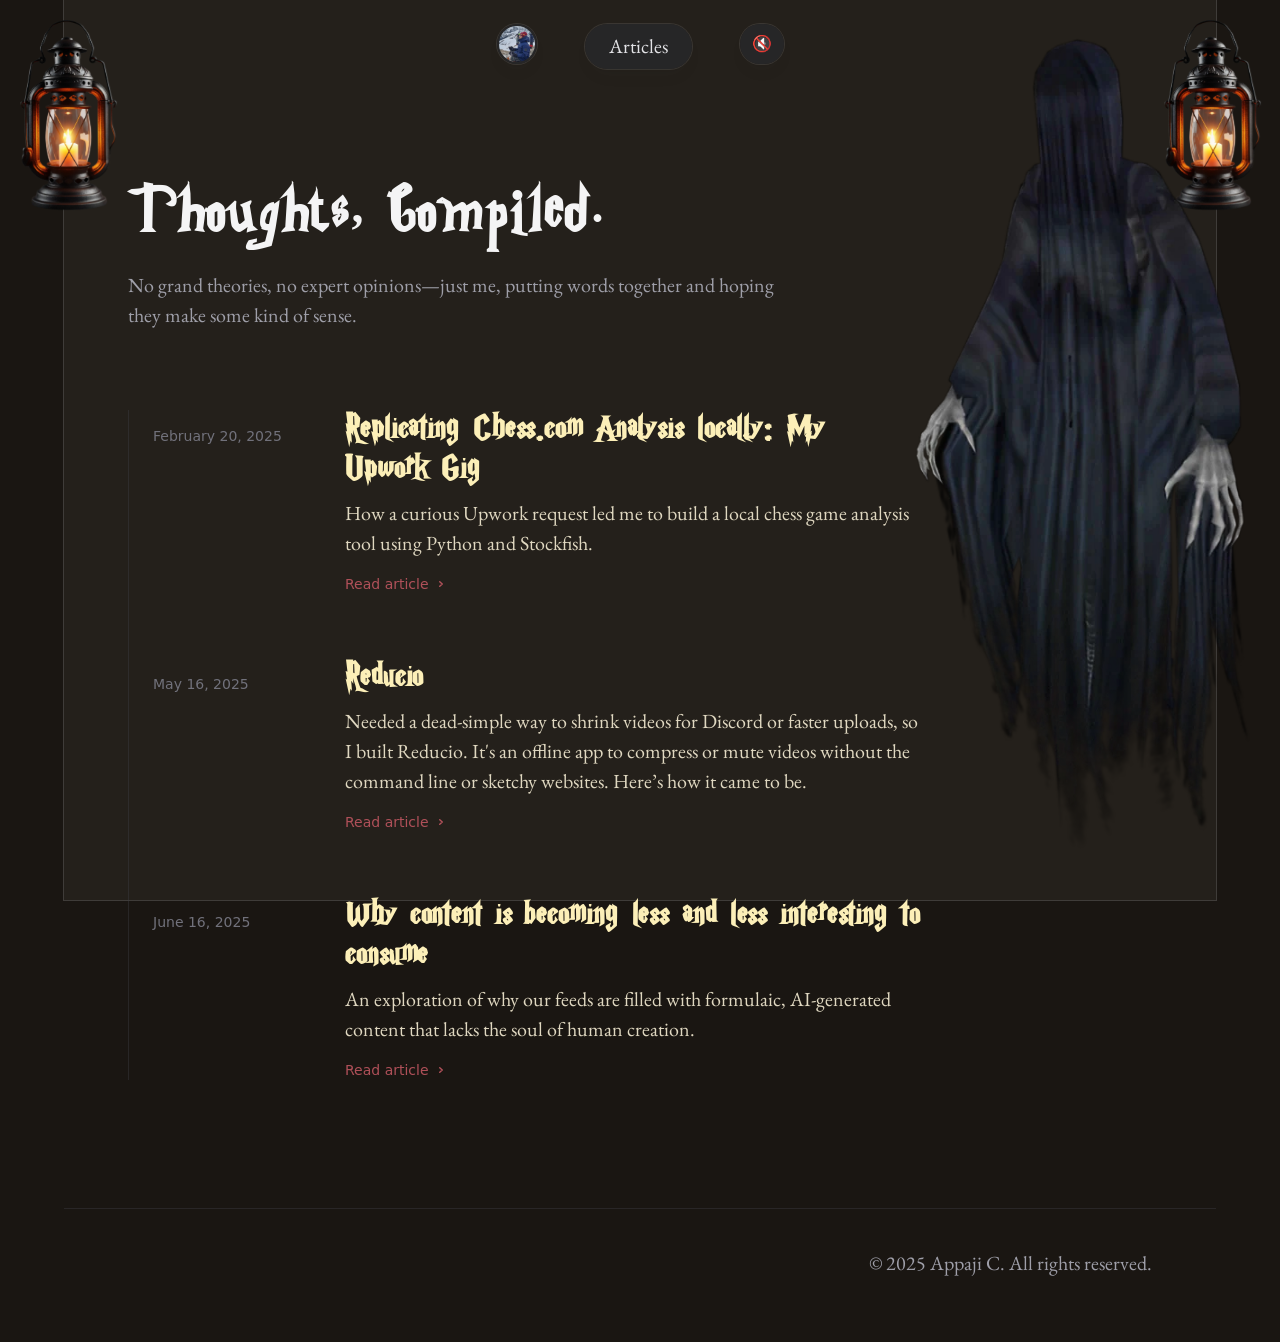
==== commit 1af837e6: "deploy" ====
--- a/articles/index.html
+++ b/articles/index.html
@@ -1,4 +1,4 @@
-<!DOCTYPE html><html lang="en" data-astro-cid-sckkx6r4> <head><meta charset="UTF-8"><meta name="viewport" content="width=device-width"><link rel="icon" type="image/svg+xml" href="/favicon.ico"><link rel="preconnect" href="https://fonts.googleapis.com"><link rel="preconnect" href="https://fonts.gstatic.com" crossorigin><link href="https://fonts.googleapis.com/css2?family=EB+Garamond:ital,wght@0,400..800;1,400..800&family=Inter:ital,opsz,wght@0,14..32,100..900;1,14..32,100..900&display=swap" rel="stylesheet"><script defer src="/script.js" data-website-id="1bbae7b1-22e2-43d4-b919-5324c3057df2"></script><meta name="generator" content="Astro v5.7.5"><meta name="description" content="Appaji, a Computer Science graduate from IIT Patna and former intern at Arista Networks, is a Software Engineer at Infinite Reality. Passionate about building innovative web experiences, with a strong interest in sustainable and customer-focused startups."><meta name="astro-view-transitions-enabled" content="true"><meta name="astro-view-transitions-fallback" content="animate"><script type="module" src="/_astro/ClientRouter.astro_astro_type_script_index_0_lang.BZs-2RF_.js"></script><title>Appaji - Software Engineer</title><link rel="stylesheet" href="/_astro/_slug_._MnRMkRM.css"></head> <body class="relative bg-[#1a1612]!" data-astro-cid-sckkx6r4> <div class="fixed inset-0 flex justify-center sm:px-8" data-astro-cid-sckkx6r4> <div class="flex w-full max-w-7xl lg:px-8" data-astro-cid-sckkx6r4> <div class="w-full bg-[#24201b] ring-1 ring-zinc-300/20" data-astro-cid-sckkx6r4></div> </div> </div> <style>astro-island,astro-slot,astro-static-slot{display:contents}</style><script>(()=>{var e=async t=>{await(await t())()};(self.Astro||(self.Astro={})).only=e;window.dispatchEvent(new Event("astro:only"));})();;(()=>{var A=Object.defineProperty;var g=(i,o,a)=>o in i?A(i,o,{enumerable:!0,configurable:!0,writable:!0,value:a}):i[o]=a;var d=(i,o,a)=>g(i,typeof o!="symbol"?o+"":o,a);{let i={0:t=>m(t),1:t=>a(t),2:t=>new RegExp(t),3:t=>new Date(t),4:t=>new Map(a(t)),5:t=>new Set(a(t)),6:t=>BigInt(t),7:t=>new URL(t),8:t=>new Uint8Array(t),9:t=>new Uint16Array(t),10:t=>new Uint32Array(t),11:t=>1/0*t},o=t=>{let[l,e]=t;return l in i?i[l](e):void 0},a=t=>t.map(o),m=t=>typeof t!="object"||t===null?t:Object.fromEntries(Object.entries(t).map(([l,e])=>[l,o(e)]));class y extends HTMLElement{constructor(){super(...arguments);d(this,"Component");d(this,"hydrator");d(this,"hydrate",async()=>{var b;if(!this.hydrator||!this.isConnected)return;let e=(b=this.parentElement)==null?void 0:b.closest("astro-island[ssr]");if(e){e.addEventListener("astro:hydrate",this.hydrate,{once:!0});return}let c=this.querySelectorAll("astro-slot"),n={},h=this.querySelectorAll("template[data-astro-template]");for(let r of h){let s=r.closest(this.tagName);s!=null&&s.isSameNode(this)&&(n[r.getAttribute("data-astro-template")||"default"]=r.innerHTML,r.remove())}for(let r of c){let s=r.closest(this.tagName);s!=null&&s.isSameNode(this)&&(n[r.getAttribute("name")||"default"]=r.innerHTML)}let p;try{p=this.hasAttribute("props")?m(JSON.parse(this.getAttribute("props"))):{}}catch(r){let s=this.getAttribute("component-url")||"<unknown>",v=this.getAttribute("component-export");throw v&&(s+=` (export ${v})`),console.error(`[hydrate] Error parsing props for component ${s}`,this.getAttribute("props"),r),r}let u;await this.hydrator(this)(this.Component,p,n,{client:this.getAttribute("client")}),this.removeAttribute("ssr"),this.dispatchEvent(new CustomEvent("astro:hydrate"))});d(this,"unmount",()=>{this.isConnected||this.dispatchEvent(new CustomEvent("astro:unmount"))})}disconnectedCallback(){document.removeEventListener("astro:after-swap",this.unmount),document.addEventListener("astro:after-swap",this.unmount,{once:!0})}connectedCallback(){if(!this.hasAttribute("await-children")||document.readyState==="interactive"||document.readyState==="complete")this.childrenConnectedCallback();else{let e=()=>{document.removeEventListener("DOMContentLoaded",e),c.disconnect(),this.childrenConnectedCallback()},c=new MutationObserver(()=>{var n;((n=this.lastChild)==null?void 0:n.nodeType)===Node.COMMENT_NODE&&this.lastChild.nodeValue==="astro:end"&&(this.lastChild.remove(),e())});c.observe(this,{childList:!0}),document.addEventListener("DOMContentLoaded",e)}}async childrenConnectedCallback(){let e=this.getAttribute("before-hydration-url");e&&await import(e),this.start()}async start(){let e=JSON.parse(this.getAttribute("opts")),c=this.getAttribute("client");if(Astro[c]===void 0){window.addEventListener(`astro:${c}`,()=>this.start(),{once:!0});return}try{await Astro[c](async()=>{let n=this.getAttribute("renderer-url"),[h,{default:p}]=await Promise.all([import(this.getAttribute("component-url")),n?import(n):()=>()=>{}]),u=this.getAttribute("component-export")||"default";if(!u.includes("."))this.Component=h[u];else{this.Component=h;for(let f of u.split("."))this.Component=this.Component[f]}return this.hydrator=p,this.hydrate},e,this)}catch(n){console.error(`[astro-island] Error hydrating ${this.getAttribute("component-url")}`,n)}}attributeChangedCallback(){this.hydrate()}}d(y,"observedAttributes",["props"]),customElements.get("astro-island")||customElements.define("astro-island",y)}})();</script><astro-island uid="1WpTBE" component-url="/_astro/Floaters.BaYlL9Ir.js" component-export="default" renderer-url="/_astro/client.4HrEwUw9.js" props="{&quot;data-astro-cid-sckkx6r4&quot;:[0,true]}" ssr client="only" opts="{&quot;name&quot;:&quot;Floaters&quot;,&quot;value&quot;:true}"></astro-island> <script>(()=>{var e=async t=>{await(await t())()};(self.Astro||(self.Astro={})).load=e;window.dispatchEvent(new Event("astro:load"));})();</script><astro-island uid="laWEm" prefix="r7" component-url="/_astro/Header.DPEPlH78.js" component-export="Header" renderer-url="/_astro/client.4HrEwUw9.js" props="{&quot;pathname&quot;:[0,&quot;/articles/&quot;],&quot;data-astro-cid-sckkx6r4&quot;:[0,true]}" ssr client="load" opts="{&quot;name&quot;:&quot;HeaderJsx&quot;,&quot;value&quot;:true}" await-children><header class="pointer-events-none relative z-50 flex flex-none flex-col" style="height:var(--header-height);margin-bottom:var(--header-mb)"><div class="top-0 z-10 h-16 pt-6" style="position:var(--header-position)"><div class="sm:px-8 top-(--header-top,--spacing(6)) w-full" style="position:var(--header-inner-position)"><div class="mx-auto w-full max-w-7xl lg:px-8"><div class="relative px-4 sm:px-8 lg:px-12"><div class="mx-auto max-w-2xl lg:max-w-5xl"><div class="relative flex justify-center gap-4 sm:gap-6 md:gap-8 lg:gap-10 xl:gap-12"><div class="flex justify-self-start"><div class="h-10 w-10 rounded-full bg-zinc-800/90 p-0.5 shadow-lg ring-1 shadow-zinc-800/5 ring-white/10 backdrop-blur-sm"><a href="/" aria-label="Home" class="pointer-events-auto"><img src="/avatar.webp" alt="" sizes="3rem" class="rounded-full bg-zinc-800 object-cover h-9 w-9"/></a></div></div><div class="flex justify-end md:justify-center"><nav class="pointer-events-auto md:hidden"><ul class="flex rounded-full bg-zinc-800/90 px-3 text-sm font-medium text-zinc-200 shadow-lg ring-1 shadow-zinc-800/5 ring-white/10 backdrop-blur-sm"><li><a href="/articles" class="relative block px-3 py-2 transition hover:text-teal-400">Articles</a></li></ul></nav><nav class="pointer-events-auto hidden md:block"><ul class="flex rounded-full bg-zinc-800/90 px-3 text-sm font-medium text-zinc-200 shadow-lg ring-1 shadow-zinc-800/5 ring-white/10 backdrop-blur-sm"><li><a href="/articles" class="relative block px-3 py-2 transition hover:text-teal-400">Articles</a></li></ul></nav></div><div class="flex justify-end"><astro-slot> <astro-island uid="Z1dJGtD" component-url="/_astro/Header.DPEPlH78.js" component-export="Toggles" renderer-url="/_astro/client.4HrEwUw9.js" props="{&quot;data-astro-cid-sckkx6r4&quot;:[0,true]}" ssr client="only" opts="{&quot;name&quot;:&quot;Toggles&quot;,&quot;value&quot;:true}"></astro-island> </astro-slot></div></div></div></div></div></div></div></header><!--astro:end--></astro-island>  <div class="sm:px-8 mt-16 sm:mt-32"><div class="mx-auto w-full max-w-7xl lg:px-8"><div class="relative px-4 sm:px-8 lg:px-12"><div class="mx-auto max-w-2xl lg:max-w-5xl"> <header class="max-w-2xl"> <h1 class="text-zinc-100">Thoughts, Compiled.</h1> <p class="mt-6 text-zinc-400">
+<!DOCTYPE html><html lang="en" data-astro-cid-sckkx6r4> <head><meta charset="UTF-8"><meta name="viewport" content="width=device-width"><link rel="icon" type="image/svg+xml" href="/favicon.ico"><link rel="preconnect" href="https://fonts.googleapis.com"><link rel="preconnect" href="https://fonts.gstatic.com" crossorigin><link href="https://fonts.googleapis.com/css2?family=EB+Garamond:ital,wght@0,400..800;1,400..800&family=Inter:ital,opsz,wght@0,14..32,100..900;1,14..32,100..900&display=swap" rel="stylesheet"><script defer src="/script.js" data-website-id="1bbae7b1-22e2-43d4-b919-5324c3057df2"></script><meta name="generator" content="Astro v5.7.5"><meta name="description" content="Appaji, a Computer Science graduate from IIT Patna and former intern at Arista Networks, is a Software Engineer at Infinite Reality. Passionate about building innovative web experiences, with a strong interest in sustainable and customer-focused startups."><meta name="astro-view-transitions-enabled" content="true"><meta name="astro-view-transitions-fallback" content="animate"><script type="module" src="/_astro/ClientRouter.astro_astro_type_script_index_0_lang.BZs-2RF_.js"></script><title>Appaji - Software Engineer</title><link rel="stylesheet" href="/_astro/_slug_._MnRMkRM.css"></head> <body class="relative bg-[#1a1612]!" data-astro-cid-sckkx6r4> <div class="fixed inset-0 flex justify-center sm:px-8" data-astro-cid-sckkx6r4> <div class="flex w-full max-w-7xl lg:px-8" data-astro-cid-sckkx6r4> <div class="w-full bg-[#24201b] ring-1 ring-zinc-300/20" data-astro-cid-sckkx6r4></div> </div> </div> <style>astro-island,astro-slot,astro-static-slot{display:contents}</style><script>(()=>{var e=async t=>{await(await t())()};(self.Astro||(self.Astro={})).only=e;window.dispatchEvent(new Event("astro:only"));})();;(()=>{var A=Object.defineProperty;var g=(i,o,a)=>o in i?A(i,o,{enumerable:!0,configurable:!0,writable:!0,value:a}):i[o]=a;var d=(i,o,a)=>g(i,typeof o!="symbol"?o+"":o,a);{let i={0:t=>m(t),1:t=>a(t),2:t=>new RegExp(t),3:t=>new Date(t),4:t=>new Map(a(t)),5:t=>new Set(a(t)),6:t=>BigInt(t),7:t=>new URL(t),8:t=>new Uint8Array(t),9:t=>new Uint16Array(t),10:t=>new Uint32Array(t),11:t=>1/0*t},o=t=>{let[l,e]=t;return l in i?i[l](e):void 0},a=t=>t.map(o),m=t=>typeof t!="object"||t===null?t:Object.fromEntries(Object.entries(t).map(([l,e])=>[l,o(e)]));class y extends HTMLElement{constructor(){super(...arguments);d(this,"Component");d(this,"hydrator");d(this,"hydrate",async()=>{var b;if(!this.hydrator||!this.isConnected)return;let e=(b=this.parentElement)==null?void 0:b.closest("astro-island[ssr]");if(e){e.addEventListener("astro:hydrate",this.hydrate,{once:!0});return}let c=this.querySelectorAll("astro-slot"),n={},h=this.querySelectorAll("template[data-astro-template]");for(let r of h){let s=r.closest(this.tagName);s!=null&&s.isSameNode(this)&&(n[r.getAttribute("data-astro-template")||"default"]=r.innerHTML,r.remove())}for(let r of c){let s=r.closest(this.tagName);s!=null&&s.isSameNode(this)&&(n[r.getAttribute("name")||"default"]=r.innerHTML)}let p;try{p=this.hasAttribute("props")?m(JSON.parse(this.getAttribute("props"))):{}}catch(r){let s=this.getAttribute("component-url")||"<unknown>",v=this.getAttribute("component-export");throw v&&(s+=` (export ${v})`),console.error(`[hydrate] Error parsing props for component ${s}`,this.getAttribute("props"),r),r}let u;await this.hydrator(this)(this.Component,p,n,{client:this.getAttribute("client")}),this.removeAttribute("ssr"),this.dispatchEvent(new CustomEvent("astro:hydrate"))});d(this,"unmount",()=>{this.isConnected||this.dispatchEvent(new CustomEvent("astro:unmount"))})}disconnectedCallback(){document.removeEventListener("astro:after-swap",this.unmount),document.addEventListener("astro:after-swap",this.unmount,{once:!0})}connectedCallback(){if(!this.hasAttribute("await-children")||document.readyState==="interactive"||document.readyState==="complete")this.childrenConnectedCallback();else{let e=()=>{document.removeEventListener("DOMContentLoaded",e),c.disconnect(),this.childrenConnectedCallback()},c=new MutationObserver(()=>{var n;((n=this.lastChild)==null?void 0:n.nodeType)===Node.COMMENT_NODE&&this.lastChild.nodeValue==="astro:end"&&(this.lastChild.remove(),e())});c.observe(this,{childList:!0}),document.addEventListener("DOMContentLoaded",e)}}async childrenConnectedCallback(){let e=this.getAttribute("before-hydration-url");e&&await import(e),this.start()}async start(){let e=JSON.parse(this.getAttribute("opts")),c=this.getAttribute("client");if(Astro[c]===void 0){window.addEventListener(`astro:${c}`,()=>this.start(),{once:!0});return}try{await Astro[c](async()=>{let n=this.getAttribute("renderer-url"),[h,{default:p}]=await Promise.all([import(this.getAttribute("component-url")),n?import(n):()=>()=>{}]),u=this.getAttribute("component-export")||"default";if(!u.includes("."))this.Component=h[u];else{this.Component=h;for(let f of u.split("."))this.Component=this.Component[f]}return this.hydrator=p,this.hydrate},e,this)}catch(n){console.error(`[astro-island] Error hydrating ${this.getAttribute("component-url")}`,n)}}attributeChangedCallback(){this.hydrate()}}d(y,"observedAttributes",["props"]),customElements.get("astro-island")||customElements.define("astro-island",y)}})();</script><astro-island uid="1WpTBE" component-url="/_astro/Floaters.BaYlL9Ir.js" component-export="default" renderer-url="/_astro/client.4HrEwUw9.js" props="{&quot;data-astro-cid-sckkx6r4&quot;:[0,true]}" ssr client="only" opts="{&quot;name&quot;:&quot;Floaters&quot;,&quot;value&quot;:true}"></astro-island> <script>(()=>{var e=async t=>{await(await t())()};(self.Astro||(self.Astro={})).load=e;window.dispatchEvent(new Event("astro:load"));})();</script><astro-island uid="laWEm" prefix="r9" component-url="/_astro/Header.DPEPlH78.js" component-export="Header" renderer-url="/_astro/client.4HrEwUw9.js" props="{&quot;pathname&quot;:[0,&quot;/articles/&quot;],&quot;data-astro-cid-sckkx6r4&quot;:[0,true]}" ssr client="load" opts="{&quot;name&quot;:&quot;HeaderJsx&quot;,&quot;value&quot;:true}" await-children><header class="pointer-events-none relative z-50 flex flex-none flex-col" style="height:var(--header-height);margin-bottom:var(--header-mb)"><div class="top-0 z-10 h-16 pt-6" style="position:var(--header-position)"><div class="sm:px-8 top-(--header-top,--spacing(6)) w-full" style="position:var(--header-inner-position)"><div class="mx-auto w-full max-w-7xl lg:px-8"><div class="relative px-4 sm:px-8 lg:px-12"><div class="mx-auto max-w-2xl lg:max-w-5xl"><div class="relative flex justify-center gap-4 sm:gap-6 md:gap-8 lg:gap-10 xl:gap-12"><div class="flex justify-self-start"><div class="h-10 w-10 rounded-full bg-zinc-800/90 p-0.5 shadow-lg ring-1 shadow-zinc-800/5 ring-white/10 backdrop-blur-sm"><a href="/" aria-label="Home" class="pointer-events-auto"><img src="/avatar.webp" alt="" sizes="3rem" class="rounded-full bg-zinc-800 object-cover h-9 w-9"/></a></div></div><div class="flex justify-end md:justify-center"><nav class="pointer-events-auto md:hidden"><ul class="flex rounded-full bg-zinc-800/90 px-3 text-sm font-medium text-zinc-200 shadow-lg ring-1 shadow-zinc-800/5 ring-white/10 backdrop-blur-sm"><li><a href="/articles" class="relative block px-3 py-2 transition hover:text-teal-400">Articles</a></li></ul></nav><nav class="pointer-events-auto hidden md:block"><ul class="flex rounded-full bg-zinc-800/90 px-3 text-sm font-medium text-zinc-200 shadow-lg ring-1 shadow-zinc-800/5 ring-white/10 backdrop-blur-sm"><li><a href="/articles" class="relative block px-3 py-2 transition hover:text-teal-400">Articles</a></li></ul></nav></div><div class="flex justify-end"><astro-slot> <astro-island uid="Z1dJGtD" component-url="/_astro/Header.DPEPlH78.js" component-export="Toggles" renderer-url="/_astro/client.4HrEwUw9.js" props="{&quot;data-astro-cid-sckkx6r4&quot;:[0,true]}" ssr client="only" opts="{&quot;name&quot;:&quot;Toggles&quot;,&quot;value&quot;:true}"></astro-island> </astro-slot></div></div></div></div></div></div></div></header><!--astro:end--></astro-island>  <div class="sm:px-8 mt-16 sm:mt-32"><div class="mx-auto w-full max-w-7xl lg:px-8"><div class="relative px-4 sm:px-8 lg:px-12"><div class="mx-auto max-w-2xl lg:max-w-5xl"> <header class="max-w-2xl"> <h1 class="text-zinc-100">Thoughts, Compiled.</h1> <p class="mt-6 text-zinc-400">
 No grand theories, no expert opinions—just me, putting words together and hoping they make
         some kind of sense.
-</p> </header> <div class="mt-16 sm:mt-20"> <div class="md:border-l md:border-zinc-700/40 md:pl-6"> <div class="pointer-events-auto flex max-w-3xl flex-col space-y-16"> <article class="md:grid md:grid-cols-4 md:items-baseline"><div class="md:col-span-3 group relative flex flex-col items-start"><h2 class="font-card-title group-hover:text-shadow-golden-subtle text-4xl font-semibold tracking-wide text-[#fcefb8]"><div class="absolute -inset-x-4 -inset-y-6 z-0 scale-95 bg-zinc-600/50 opacity-0 transition group-hover:scale-100 group-hover:opacity-100 sm:-inset-x-6 sm:rounded-2xl"></div><a href="/articles/replicating-chess-com-analysis-locally"><span class="absolute -inset-x-4 -inset-y-6 z-20 sm:-inset-x-6 sm:rounded-2xl"></span><span class="relative z-10">Replicating Chess.com Analysis locally: My Upwork Gig</span></a></h2><time class="md:hidden relative z-10 order-first mb-3 flex items-center text-sm text-zinc-500 pl-3.5"><span class="absolute inset-y-0 left-0 flex items-center" aria-hidden="true"><span class="h-4 w-0.5 rounded-full bg-zinc-500"></span></span>February 20, 2025</time><p class="relative z-10 mt-2 text-base text-[#e0d8c1]">How a curious Upwork request led me to build a local chess game analysis tool using Python and Stockfish.</p><div aria-hidden="true" class="relative z-10 mt-4 flex items-center text-sm font-medium text-[#b6535cf4]">Read article<svg viewBox="0 0 16 16" fill="none" aria-hidden="true" class="ml-1 h-4 w-4 stroke-current"><path d="M6.75 5.75 9.25 8l-2.5 2.25" stroke-width="1.5" stroke-linecap="round" stroke-linejoin="round"></path></svg></div></div><time class="mt-1 max-md:hidden relative z-10 order-first mb-3 flex items-center text-sm text-zinc-500">February 20, 2025</time></article><article class="md:grid md:grid-cols-4 md:items-baseline"><div class="md:col-span-3 group relative flex flex-col items-start"><h2 class="font-card-title group-hover:text-shadow-golden-subtle text-4xl font-semibold tracking-wide text-[#fcefb8]"><div class="absolute -inset-x-4 -inset-y-6 z-0 scale-95 bg-zinc-600/50 opacity-0 transition group-hover:scale-100 group-hover:opacity-100 sm:-inset-x-6 sm:rounded-2xl"></div><a href="/articles/reducio"><span class="absolute -inset-x-4 -inset-y-6 z-20 sm:-inset-x-6 sm:rounded-2xl"></span><span class="relative z-10">Reducio</span></a></h2><time class="md:hidden relative z-10 order-first mb-3 flex items-center text-sm text-zinc-500 pl-3.5"><span class="absolute inset-y-0 left-0 flex items-center" aria-hidden="true"><span class="h-4 w-0.5 rounded-full bg-zinc-500"></span></span>May 16, 2025</time><p class="relative z-10 mt-2 text-base text-[#e0d8c1]">Needed a dead-simple way to shrink videos for Discord or faster uploads, so I built Reducio. It&#x27;s an offline app to compress or mute videos without the command line or sketchy websites. Here’s how it came to be.</p><div aria-hidden="true" class="relative z-10 mt-4 flex items-center text-sm font-medium text-[#b6535cf4]">Read article<svg viewBox="0 0 16 16" fill="none" aria-hidden="true" class="ml-1 h-4 w-4 stroke-current"><path d="M6.75 5.75 9.25 8l-2.5 2.25" stroke-width="1.5" stroke-linecap="round" stroke-linejoin="round"></path></svg></div></div><time class="mt-1 max-md:hidden relative z-10 order-first mb-3 flex items-center text-sm text-zinc-500">May 16, 2025</time></article> </div> </div> </div> </div></div></div></div>  <footer class="mt-32 flex-none"><div class="sm:px-8"><div class="mx-auto w-full max-w-7xl lg:px-8"><div class="border-t border-zinc-700/40 pt-10 pb-16"><div class="relative px-4 sm:px-8 lg:px-12"><div class="mx-auto max-w-2xl lg:max-w-5xl"><div class="flex flex-col items-center justify-between gap-6 md:flex-row"><div class="flex flex-wrap justify-center gap-x-6 gap-y-1 text-sm font-medium text-zinc-200"></div><p class="text-sm text-zinc-400">© <!-- -->2025<!-- --> Appaji C. All rights reserved.</p></div></div></div></div></div></div></footer> <video style="display: none;" id="PrologueBackground" data-astro-cid-sckkx6r4 data-astro-transition-persist="astro-gbvijb6a-1"> <source src="/Prologue.mp3" type="video/mp4" data-astro-cid-sckkx6r4 data-astro-transition-persist="astro-coppatqy-2"> </video> </body></html>+</p> </header> <div class="mt-16 sm:mt-20"> <div class="md:border-l md:border-zinc-700/40 md:pl-6"> <div class="pointer-events-auto flex max-w-3xl flex-col space-y-16"> <article class="md:grid md:grid-cols-4 md:items-baseline"><div class="md:col-span-3 group relative flex flex-col items-start"><h2 class="font-card-title group-hover:text-shadow-golden-subtle text-4xl font-semibold tracking-wide text-[#fcefb8]"><div class="absolute -inset-x-4 -inset-y-6 z-0 scale-95 bg-zinc-600/50 opacity-0 transition group-hover:scale-100 group-hover:opacity-100 sm:-inset-x-6 sm:rounded-2xl"></div><a href="/articles/replicating-chess-com-analysis-locally"><span class="absolute -inset-x-4 -inset-y-6 z-20 sm:-inset-x-6 sm:rounded-2xl"></span><span class="relative z-10">Replicating Chess.com Analysis locally: My Upwork Gig</span></a></h2><time class="md:hidden relative z-10 order-first mb-3 flex items-center text-sm text-zinc-500 pl-3.5"><span class="absolute inset-y-0 left-0 flex items-center" aria-hidden="true"><span class="h-4 w-0.5 rounded-full bg-zinc-500"></span></span>February 20, 2025</time><p class="relative z-10 mt-2 text-base text-[#e0d8c1]">How a curious Upwork request led me to build a local chess game analysis tool using Python and Stockfish.</p><div aria-hidden="true" class="relative z-10 mt-4 flex items-center text-sm font-medium text-[#b6535cf4]">Read article<svg viewBox="0 0 16 16" fill="none" aria-hidden="true" class="ml-1 h-4 w-4 stroke-current"><path d="M6.75 5.75 9.25 8l-2.5 2.25" stroke-width="1.5" stroke-linecap="round" stroke-linejoin="round"></path></svg></div></div><time class="mt-1 max-md:hidden relative z-10 order-first mb-3 flex items-center text-sm text-zinc-500">February 20, 2025</time></article><article class="md:grid md:grid-cols-4 md:items-baseline"><div class="md:col-span-3 group relative flex flex-col items-start"><h2 class="font-card-title group-hover:text-shadow-golden-subtle text-4xl font-semibold tracking-wide text-[#fcefb8]"><div class="absolute -inset-x-4 -inset-y-6 z-0 scale-95 bg-zinc-600/50 opacity-0 transition group-hover:scale-100 group-hover:opacity-100 sm:-inset-x-6 sm:rounded-2xl"></div><a href="/articles/reducio"><span class="absolute -inset-x-4 -inset-y-6 z-20 sm:-inset-x-6 sm:rounded-2xl"></span><span class="relative z-10">Reducio</span></a></h2><time class="md:hidden relative z-10 order-first mb-3 flex items-center text-sm text-zinc-500 pl-3.5"><span class="absolute inset-y-0 left-0 flex items-center" aria-hidden="true"><span class="h-4 w-0.5 rounded-full bg-zinc-500"></span></span>May 16, 2025</time><p class="relative z-10 mt-2 text-base text-[#e0d8c1]">Needed a dead-simple way to shrink videos for Discord or faster uploads, so I built Reducio. It&#x27;s an offline app to compress or mute videos without the command line or sketchy websites. Here’s how it came to be.</p><div aria-hidden="true" class="relative z-10 mt-4 flex items-center text-sm font-medium text-[#b6535cf4]">Read article<svg viewBox="0 0 16 16" fill="none" aria-hidden="true" class="ml-1 h-4 w-4 stroke-current"><path d="M6.75 5.75 9.25 8l-2.5 2.25" stroke-width="1.5" stroke-linecap="round" stroke-linejoin="round"></path></svg></div></div><time class="mt-1 max-md:hidden relative z-10 order-first mb-3 flex items-center text-sm text-zinc-500">May 16, 2025</time></article><article class="md:grid md:grid-cols-4 md:items-baseline"><div class="md:col-span-3 group relative flex flex-col items-start"><h2 class="font-card-title group-hover:text-shadow-golden-subtle text-4xl font-semibold tracking-wide text-[#fcefb8]"><div class="absolute -inset-x-4 -inset-y-6 z-0 scale-95 bg-zinc-600/50 opacity-0 transition group-hover:scale-100 group-hover:opacity-100 sm:-inset-x-6 sm:rounded-2xl"></div><a href="/articles/the-great-content-blah"><span class="absolute -inset-x-4 -inset-y-6 z-20 sm:-inset-x-6 sm:rounded-2xl"></span><span class="relative z-10">Why content is becoming less and less interesting to consume</span></a></h2><time class="md:hidden relative z-10 order-first mb-3 flex items-center text-sm text-zinc-500 pl-3.5"><span class="absolute inset-y-0 left-0 flex items-center" aria-hidden="true"><span class="h-4 w-0.5 rounded-full bg-zinc-500"></span></span>June 16, 2025</time><p class="relative z-10 mt-2 text-base text-[#e0d8c1]">An exploration of why our feeds are filled with formulaic, AI-generated content that lacks the soul of human creation.</p><div aria-hidden="true" class="relative z-10 mt-4 flex items-center text-sm font-medium text-[#b6535cf4]">Read article<svg viewBox="0 0 16 16" fill="none" aria-hidden="true" class="ml-1 h-4 w-4 stroke-current"><path d="M6.75 5.75 9.25 8l-2.5 2.25" stroke-width="1.5" stroke-linecap="round" stroke-linejoin="round"></path></svg></div></div><time class="mt-1 max-md:hidden relative z-10 order-first mb-3 flex items-center text-sm text-zinc-500">June 16, 2025</time></article> </div> </div> </div> </div></div></div></div>  <footer class="mt-32 flex-none"><div class="sm:px-8"><div class="mx-auto w-full max-w-7xl lg:px-8"><div class="border-t border-zinc-700/40 pt-10 pb-16"><div class="relative px-4 sm:px-8 lg:px-12"><div class="mx-auto max-w-2xl lg:max-w-5xl"><div class="flex flex-col items-center justify-between gap-6 md:flex-row"><div class="flex flex-wrap justify-center gap-x-6 gap-y-1 text-sm font-medium text-zinc-200"></div><p class="text-sm text-zinc-400">© <!-- -->2025<!-- --> Appaji C. All rights reserved.</p></div></div></div></div></div></div></footer> <video style="display: none;" id="PrologueBackground" data-astro-cid-sckkx6r4 data-astro-transition-persist="astro-gbvijb6a-1"> <source src="/Prologue.mp3" type="video/mp4" data-astro-cid-sckkx6r4 data-astro-transition-persist="astro-coppatqy-2"> </video> </body></html>
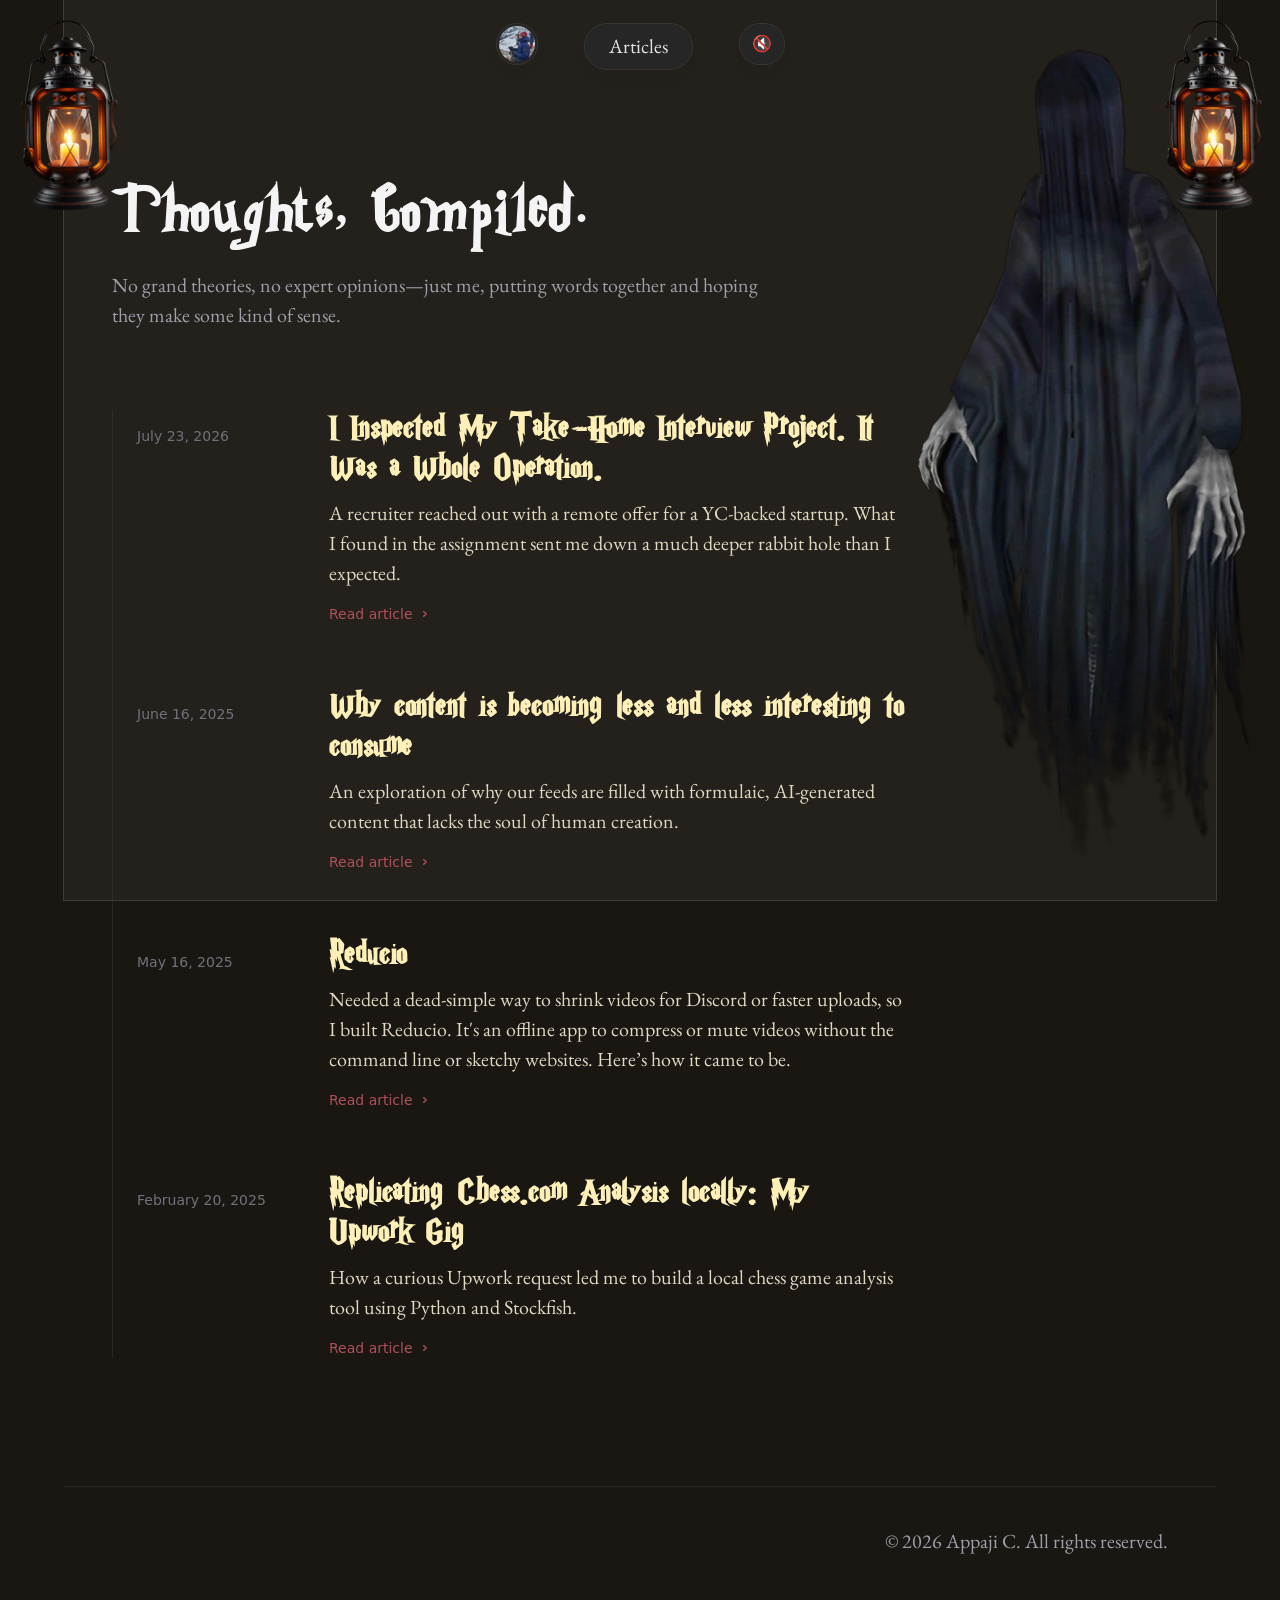
==== commit fe44d810: "deploy" ====
--- a/articles/index.html
+++ b/articles/index.html
@@ -1,4 +1,4 @@
-<!DOCTYPE html><html lang="en" data-astro-cid-sckkx6r4> <head><meta charset="UTF-8"><meta name="viewport" content="width=device-width"><link rel="icon" type="image/svg+xml" href="/favicon.ico"><link rel="preconnect" href="https://fonts.googleapis.com"><link rel="preconnect" href="https://fonts.gstatic.com" crossorigin><link href="https://fonts.googleapis.com/css2?family=EB+Garamond:ital,wght@0,400..800;1,400..800&family=Inter:ital,opsz,wght@0,14..32,100..900;1,14..32,100..900&display=swap" rel="stylesheet"><script defer src="/script.js" data-website-id="1bbae7b1-22e2-43d4-b919-5324c3057df2"></script><meta name="generator" content="Astro v5.7.5"><meta name="description" content="Appaji, a Computer Science graduate from IIT Patna and former intern at Arista Networks, is a Software Engineer at Infinite Reality. Passionate about building innovative web experiences, with a strong interest in sustainable and customer-focused startups."><meta name="astro-view-transitions-enabled" content="true"><meta name="astro-view-transitions-fallback" content="animate"><script type="module" src="/_astro/ClientRouter.astro_astro_type_script_index_0_lang.BZs-2RF_.js"></script><title>Appaji - Software Engineer</title><link rel="stylesheet" href="/_astro/_slug_._MnRMkRM.css"></head> <body class="relative bg-[#1a1612]!" data-astro-cid-sckkx6r4> <div class="fixed inset-0 flex justify-center sm:px-8" data-astro-cid-sckkx6r4> <div class="flex w-full max-w-7xl lg:px-8" data-astro-cid-sckkx6r4> <div class="w-full bg-[#24201b] ring-1 ring-zinc-300/20" data-astro-cid-sckkx6r4></div> </div> </div> <style>astro-island,astro-slot,astro-static-slot{display:contents}</style><script>(()=>{var e=async t=>{await(await t())()};(self.Astro||(self.Astro={})).only=e;window.dispatchEvent(new Event("astro:only"));})();;(()=>{var A=Object.defineProperty;var g=(i,o,a)=>o in i?A(i,o,{enumerable:!0,configurable:!0,writable:!0,value:a}):i[o]=a;var d=(i,o,a)=>g(i,typeof o!="symbol"?o+"":o,a);{let i={0:t=>m(t),1:t=>a(t),2:t=>new RegExp(t),3:t=>new Date(t),4:t=>new Map(a(t)),5:t=>new Set(a(t)),6:t=>BigInt(t),7:t=>new URL(t),8:t=>new Uint8Array(t),9:t=>new Uint16Array(t),10:t=>new Uint32Array(t),11:t=>1/0*t},o=t=>{let[l,e]=t;return l in i?i[l](e):void 0},a=t=>t.map(o),m=t=>typeof t!="object"||t===null?t:Object.fromEntries(Object.entries(t).map(([l,e])=>[l,o(e)]));class y extends HTMLElement{constructor(){super(...arguments);d(this,"Component");d(this,"hydrator");d(this,"hydrate",async()=>{var b;if(!this.hydrator||!this.isConnected)return;let e=(b=this.parentElement)==null?void 0:b.closest("astro-island[ssr]");if(e){e.addEventListener("astro:hydrate",this.hydrate,{once:!0});return}let c=this.querySelectorAll("astro-slot"),n={},h=this.querySelectorAll("template[data-astro-template]");for(let r of h){let s=r.closest(this.tagName);s!=null&&s.isSameNode(this)&&(n[r.getAttribute("data-astro-template")||"default"]=r.innerHTML,r.remove())}for(let r of c){let s=r.closest(this.tagName);s!=null&&s.isSameNode(this)&&(n[r.getAttribute("name")||"default"]=r.innerHTML)}let p;try{p=this.hasAttribute("props")?m(JSON.parse(this.getAttribute("props"))):{}}catch(r){let s=this.getAttribute("component-url")||"<unknown>",v=this.getAttribute("component-export");throw v&&(s+=` (export ${v})`),console.error(`[hydrate] Error parsing props for component ${s}`,this.getAttribute("props"),r),r}let u;await this.hydrator(this)(this.Component,p,n,{client:this.getAttribute("client")}),this.removeAttribute("ssr"),this.dispatchEvent(new CustomEvent("astro:hydrate"))});d(this,"unmount",()=>{this.isConnected||this.dispatchEvent(new CustomEvent("astro:unmount"))})}disconnectedCallback(){document.removeEventListener("astro:after-swap",this.unmount),document.addEventListener("astro:after-swap",this.unmount,{once:!0})}connectedCallback(){if(!this.hasAttribute("await-children")||document.readyState==="interactive"||document.readyState==="complete")this.childrenConnectedCallback();else{let e=()=>{document.removeEventListener("DOMContentLoaded",e),c.disconnect(),this.childrenConnectedCallback()},c=new MutationObserver(()=>{var n;((n=this.lastChild)==null?void 0:n.nodeType)===Node.COMMENT_NODE&&this.lastChild.nodeValue==="astro:end"&&(this.lastChild.remove(),e())});c.observe(this,{childList:!0}),document.addEventListener("DOMContentLoaded",e)}}async childrenConnectedCallback(){let e=this.getAttribute("before-hydration-url");e&&await import(e),this.start()}async start(){let e=JSON.parse(this.getAttribute("opts")),c=this.getAttribute("client");if(Astro[c]===void 0){window.addEventListener(`astro:${c}`,()=>this.start(),{once:!0});return}try{await Astro[c](async()=>{let n=this.getAttribute("renderer-url"),[h,{default:p}]=await Promise.all([import(this.getAttribute("component-url")),n?import(n):()=>()=>{}]),u=this.getAttribute("component-export")||"default";if(!u.includes("."))this.Component=h[u];else{this.Component=h;for(let f of u.split("."))this.Component=this.Component[f]}return this.hydrator=p,this.hydrate},e,this)}catch(n){console.error(`[astro-island] Error hydrating ${this.getAttribute("component-url")}`,n)}}attributeChangedCallback(){this.hydrate()}}d(y,"observedAttributes",["props"]),customElements.get("astro-island")||customElements.define("astro-island",y)}})();</script><astro-island uid="1WpTBE" component-url="/_astro/Floaters.BaYlL9Ir.js" component-export="default" renderer-url="/_astro/client.4HrEwUw9.js" props="{&quot;data-astro-cid-sckkx6r4&quot;:[0,true]}" ssr client="only" opts="{&quot;name&quot;:&quot;Floaters&quot;,&quot;value&quot;:true}"></astro-island> <script>(()=>{var e=async t=>{await(await t())()};(self.Astro||(self.Astro={})).load=e;window.dispatchEvent(new Event("astro:load"));})();</script><astro-island uid="laWEm" prefix="r9" component-url="/_astro/Header.DPEPlH78.js" component-export="Header" renderer-url="/_astro/client.4HrEwUw9.js" props="{&quot;pathname&quot;:[0,&quot;/articles/&quot;],&quot;data-astro-cid-sckkx6r4&quot;:[0,true]}" ssr client="load" opts="{&quot;name&quot;:&quot;HeaderJsx&quot;,&quot;value&quot;:true}" await-children><header class="pointer-events-none relative z-50 flex flex-none flex-col" style="height:var(--header-height);margin-bottom:var(--header-mb)"><div class="top-0 z-10 h-16 pt-6" style="position:var(--header-position)"><div class="sm:px-8 top-(--header-top,--spacing(6)) w-full" style="position:var(--header-inner-position)"><div class="mx-auto w-full max-w-7xl lg:px-8"><div class="relative px-4 sm:px-8 lg:px-12"><div class="mx-auto max-w-2xl lg:max-w-5xl"><div class="relative flex justify-center gap-4 sm:gap-6 md:gap-8 lg:gap-10 xl:gap-12"><div class="flex justify-self-start"><div class="h-10 w-10 rounded-full bg-zinc-800/90 p-0.5 shadow-lg ring-1 shadow-zinc-800/5 ring-white/10 backdrop-blur-sm"><a href="/" aria-label="Home" class="pointer-events-auto"><img src="/avatar.webp" alt="" sizes="3rem" class="rounded-full bg-zinc-800 object-cover h-9 w-9"/></a></div></div><div class="flex justify-end md:justify-center"><nav class="pointer-events-auto md:hidden"><ul class="flex rounded-full bg-zinc-800/90 px-3 text-sm font-medium text-zinc-200 shadow-lg ring-1 shadow-zinc-800/5 ring-white/10 backdrop-blur-sm"><li><a href="/articles" class="relative block px-3 py-2 transition hover:text-teal-400">Articles</a></li></ul></nav><nav class="pointer-events-auto hidden md:block"><ul class="flex rounded-full bg-zinc-800/90 px-3 text-sm font-medium text-zinc-200 shadow-lg ring-1 shadow-zinc-800/5 ring-white/10 backdrop-blur-sm"><li><a href="/articles" class="relative block px-3 py-2 transition hover:text-teal-400">Articles</a></li></ul></nav></div><div class="flex justify-end"><astro-slot> <astro-island uid="Z1dJGtD" component-url="/_astro/Header.DPEPlH78.js" component-export="Toggles" renderer-url="/_astro/client.4HrEwUw9.js" props="{&quot;data-astro-cid-sckkx6r4&quot;:[0,true]}" ssr client="only" opts="{&quot;name&quot;:&quot;Toggles&quot;,&quot;value&quot;:true}"></astro-island> </astro-slot></div></div></div></div></div></div></div></header><!--astro:end--></astro-island>  <div class="sm:px-8 mt-16 sm:mt-32"><div class="mx-auto w-full max-w-7xl lg:px-8"><div class="relative px-4 sm:px-8 lg:px-12"><div class="mx-auto max-w-2xl lg:max-w-5xl"> <header class="max-w-2xl"> <h1 class="text-zinc-100">Thoughts, Compiled.</h1> <p class="mt-6 text-zinc-400">
+<!DOCTYPE html><html lang="en" data-astro-cid-sckkx6r4> <head><meta charset="UTF-8"><meta name="viewport" content="width=device-width"><link rel="icon" type="image/svg+xml" href="/favicon.ico"><link rel="preconnect" href="https://fonts.googleapis.com"><link rel="preconnect" href="https://fonts.gstatic.com" crossorigin><link href="https://fonts.googleapis.com/css2?family=EB+Garamond:ital,wght@0,400..800;1,400..800&family=Inter:ital,opsz,wght@0,14..32,100..900;1,14..32,100..900&display=swap" rel="stylesheet"><script defer src="/script.js" data-website-id="1bbae7b1-22e2-43d4-b919-5324c3057df2"></script><meta name="generator" content="Astro v5.18.2"><meta name="description" content="Appaji, a Computer Science graduate from IIT Patna and former intern at Arista Networks, is a Software Engineer at Infinite Reality. Passionate about building innovative web experiences, with a strong interest in sustainable and customer-focused startups."><meta name="astro-view-transitions-enabled" content="true"><meta name="astro-view-transitions-fallback" content="animate"><script type="module" src="/_astro/ClientRouter.astro_astro_type_script_index_0_lang.CDGfc0hd.js"></script><title>Appaji - Software Engineer</title><link rel="stylesheet" href="/_astro/_slug_.mkJSnXDT.css"></head> <body class="relative bg-[#1a1612]!" data-astro-cid-sckkx6r4> <div class="fixed inset-0 flex justify-center sm:px-8" data-astro-cid-sckkx6r4> <div class="flex w-full max-w-7xl lg:px-8" data-astro-cid-sckkx6r4> <div class="w-full bg-[#24201b] ring-1 ring-zinc-300/20" data-astro-cid-sckkx6r4></div> </div> </div> <style>astro-island,astro-slot,astro-static-slot{display:contents}</style><script>(()=>{var e=async t=>{await(await t())()};(self.Astro||(self.Astro={})).only=e;window.dispatchEvent(new Event("astro:only"));})();</script><script>(()=>{var A=Object.defineProperty;var g=(i,o,a)=>o in i?A(i,o,{enumerable:!0,configurable:!0,writable:!0,value:a}):i[o]=a;var d=(i,o,a)=>g(i,typeof o!="symbol"?o+"":o,a);{let i={0:t=>m(t),1:t=>a(t),2:t=>new RegExp(t),3:t=>new Date(t),4:t=>new Map(a(t)),5:t=>new Set(a(t)),6:t=>BigInt(t),7:t=>new URL(t),8:t=>new Uint8Array(t),9:t=>new Uint16Array(t),10:t=>new Uint32Array(t),11:t=>1/0*t},o=t=>{let[l,e]=t;return l in i?i[l](e):void 0},a=t=>t.map(o),m=t=>typeof t!="object"||t===null?t:Object.fromEntries(Object.entries(t).map(([l,e])=>[l,o(e)]));class y extends HTMLElement{constructor(){super(...arguments);d(this,"Component");d(this,"hydrator");d(this,"hydrate",async()=>{var b;if(!this.hydrator||!this.isConnected)return;let e=(b=this.parentElement)==null?void 0:b.closest("astro-island[ssr]");if(e){e.addEventListener("astro:hydrate",this.hydrate,{once:!0});return}let c=this.querySelectorAll("astro-slot"),n={},h=this.querySelectorAll("template[data-astro-template]");for(let r of h){let s=r.closest(this.tagName);s!=null&&s.isSameNode(this)&&(n[r.getAttribute("data-astro-template")||"default"]=r.innerHTML,r.remove())}for(let r of c){let s=r.closest(this.tagName);s!=null&&s.isSameNode(this)&&(n[r.getAttribute("name")||"default"]=r.innerHTML)}let p;try{p=this.hasAttribute("props")?m(JSON.parse(this.getAttribute("props"))):{}}catch(r){let s=this.getAttribute("component-url")||"<unknown>",v=this.getAttribute("component-export");throw v&&(s+=` (export ${v})`),console.error(`[hydrate] Error parsing props for component ${s}`,this.getAttribute("props"),r),r}let u;await this.hydrator(this)(this.Component,p,n,{client:this.getAttribute("client")}),this.removeAttribute("ssr"),this.dispatchEvent(new CustomEvent("astro:hydrate"))});d(this,"unmount",()=>{this.isConnected||this.dispatchEvent(new CustomEvent("astro:unmount"))})}disconnectedCallback(){document.removeEventListener("astro:after-swap",this.unmount),document.addEventListener("astro:after-swap",this.unmount,{once:!0})}connectedCallback(){if(!this.hasAttribute("await-children")||document.readyState==="interactive"||document.readyState==="complete")this.childrenConnectedCallback();else{let e=()=>{document.removeEventListener("DOMContentLoaded",e),c.disconnect(),this.childrenConnectedCallback()},c=new MutationObserver(()=>{var n;((n=this.lastChild)==null?void 0:n.nodeType)===Node.COMMENT_NODE&&this.lastChild.nodeValue==="astro:end"&&(this.lastChild.remove(),e())});c.observe(this,{childList:!0}),document.addEventListener("DOMContentLoaded",e)}}async childrenConnectedCallback(){let e=this.getAttribute("before-hydration-url");e&&await import(e),this.start()}async start(){let e=JSON.parse(this.getAttribute("opts")),c=this.getAttribute("client");if(Astro[c]===void 0){window.addEventListener(`astro:${c}`,()=>this.start(),{once:!0});return}try{await Astro[c](async()=>{let n=this.getAttribute("renderer-url"),[h,{default:p}]=await Promise.all([import(this.getAttribute("component-url")),n?import(n):()=>()=>{}]),u=this.getAttribute("component-export")||"default";if(!u.includes("."))this.Component=h[u];else{this.Component=h;for(let f of u.split("."))this.Component=this.Component[f]}return this.hydrator=p,this.hydrate},e,this)}catch(n){console.error(`[astro-island] Error hydrating ${this.getAttribute("component-url")}`,n)}}attributeChangedCallback(){this.hydrate()}}d(y,"observedAttributes",["props"]),customElements.get("astro-island")||customElements.define("astro-island",y)}})();</script><astro-island uid="1WpTBE" component-url="/_astro/Floaters.BWLagnFK.js" component-export="default" renderer-url="/_astro/client.4HrEwUw9.js" props="{&quot;data-astro-cid-sckkx6r4&quot;:[0,true]}" ssr client="only" opts="{&quot;name&quot;:&quot;Floaters&quot;,&quot;value&quot;:true}"></astro-island> <script>(()=>{var e=async t=>{await(await t())()};(self.Astro||(self.Astro={})).load=e;window.dispatchEvent(new Event("astro:load"));})();</script><astro-island uid="Z1Xje54" prefix="r11" component-url="/_astro/Header.DmBc9wNi.js" component-export="Header" renderer-url="/_astro/client.4HrEwUw9.js" props="{&quot;pathname&quot;:[0,&quot;/articles/&quot;],&quot;data-astro-cid-sckkx6r4&quot;:[0,true]}" ssr client="load" opts="{&quot;name&quot;:&quot;HeaderJsx&quot;,&quot;value&quot;:true}" await-children><header class="pointer-events-none relative z-50 flex flex-none flex-col" style="height:var(--header-height);margin-bottom:var(--header-mb)"><div class="top-0 z-10 h-16 pt-6" style="position:var(--header-position)"><div class="sm:px-8 top-(--header-top,--spacing(6)) w-full" style="position:var(--header-inner-position)"><div class="mx-auto w-full max-w-7xl lg:px-8"><div class="relative px-4 sm:px-8 lg:px-12"><div class="mx-auto max-w-2xl lg:max-w-5xl xl:max-w-7xl"><div class="relative flex justify-center gap-4 sm:gap-6 md:gap-8 lg:gap-10 xl:gap-12"><div class="flex justify-self-start"><div class="h-10 w-10 rounded-full bg-zinc-800/90 p-0.5 shadow-lg ring-1 shadow-zinc-800/5 ring-white/10 backdrop-blur-sm"><a href="/" aria-label="Home" class="pointer-events-auto"><img src="/avatar.webp" alt="" sizes="3rem" class="rounded-full bg-zinc-800 object-cover h-9 w-9"/></a></div></div><div class="flex justify-end md:justify-center"><nav class="pointer-events-auto md:hidden"><ul class="flex rounded-full bg-zinc-800/90 px-3 text-sm font-medium text-zinc-200 shadow-lg ring-1 shadow-zinc-800/5 ring-white/10 backdrop-blur-sm"><li><a href="/articles" class="relative block px-3 py-2 transition hover:text-teal-400">Articles</a></li></ul></nav><nav class="pointer-events-auto hidden md:block"><ul class="flex rounded-full bg-zinc-800/90 px-3 text-sm font-medium text-zinc-200 shadow-lg ring-1 shadow-zinc-800/5 ring-white/10 backdrop-blur-sm"><li><a href="/articles" class="relative block px-3 py-2 transition hover:text-teal-400">Articles</a></li></ul></nav></div><div class="flex justify-end"><astro-slot> <astro-island uid="Z1dJGtD" component-url="/_astro/Header.DmBc9wNi.js" component-export="Toggles" renderer-url="/_astro/client.4HrEwUw9.js" props="{&quot;data-astro-cid-sckkx6r4&quot;:[0,true]}" ssr client="only" opts="{&quot;name&quot;:&quot;Toggles&quot;,&quot;value&quot;:true}"></astro-island> </astro-slot></div></div></div></div></div></div></div></header><!--astro:end--></astro-island>  <div class="sm:px-8 mt-16 sm:mt-32"><div class="mx-auto w-full max-w-7xl lg:px-8"><div class="relative px-4 sm:px-8 lg:px-12"><div class="mx-auto max-w-2xl lg:max-w-5xl xl:max-w-7xl"> <header class="max-w-2xl"> <h1 class="text-zinc-100">Thoughts, Compiled.</h1> <p class="mt-6 text-zinc-400">
 No grand theories, no expert opinions—just me, putting words together and hoping they make
         some kind of sense.
-</p> </header> <div class="mt-16 sm:mt-20"> <div class="md:border-l md:border-zinc-700/40 md:pl-6"> <div class="pointer-events-auto flex max-w-3xl flex-col space-y-16"> <article class="md:grid md:grid-cols-4 md:items-baseline"><div class="md:col-span-3 group relative flex flex-col items-start"><h2 class="font-card-title group-hover:text-shadow-golden-subtle text-4xl font-semibold tracking-wide text-[#fcefb8]"><div class="absolute -inset-x-4 -inset-y-6 z-0 scale-95 bg-zinc-600/50 opacity-0 transition group-hover:scale-100 group-hover:opacity-100 sm:-inset-x-6 sm:rounded-2xl"></div><a href="/articles/replicating-chess-com-analysis-locally"><span class="absolute -inset-x-4 -inset-y-6 z-20 sm:-inset-x-6 sm:rounded-2xl"></span><span class="relative z-10">Replicating Chess.com Analysis locally: My Upwork Gig</span></a></h2><time class="md:hidden relative z-10 order-first mb-3 flex items-center text-sm text-zinc-500 pl-3.5"><span class="absolute inset-y-0 left-0 flex items-center" aria-hidden="true"><span class="h-4 w-0.5 rounded-full bg-zinc-500"></span></span>February 20, 2025</time><p class="relative z-10 mt-2 text-base text-[#e0d8c1]">How a curious Upwork request led me to build a local chess game analysis tool using Python and Stockfish.</p><div aria-hidden="true" class="relative z-10 mt-4 flex items-center text-sm font-medium text-[#b6535cf4]">Read article<svg viewBox="0 0 16 16" fill="none" aria-hidden="true" class="ml-1 h-4 w-4 stroke-current"><path d="M6.75 5.75 9.25 8l-2.5 2.25" stroke-width="1.5" stroke-linecap="round" stroke-linejoin="round"></path></svg></div></div><time class="mt-1 max-md:hidden relative z-10 order-first mb-3 flex items-center text-sm text-zinc-500">February 20, 2025</time></article><article class="md:grid md:grid-cols-4 md:items-baseline"><div class="md:col-span-3 group relative flex flex-col items-start"><h2 class="font-card-title group-hover:text-shadow-golden-subtle text-4xl font-semibold tracking-wide text-[#fcefb8]"><div class="absolute -inset-x-4 -inset-y-6 z-0 scale-95 bg-zinc-600/50 opacity-0 transition group-hover:scale-100 group-hover:opacity-100 sm:-inset-x-6 sm:rounded-2xl"></div><a href="/articles/reducio"><span class="absolute -inset-x-4 -inset-y-6 z-20 sm:-inset-x-6 sm:rounded-2xl"></span><span class="relative z-10">Reducio</span></a></h2><time class="md:hidden relative z-10 order-first mb-3 flex items-center text-sm text-zinc-500 pl-3.5"><span class="absolute inset-y-0 left-0 flex items-center" aria-hidden="true"><span class="h-4 w-0.5 rounded-full bg-zinc-500"></span></span>May 16, 2025</time><p class="relative z-10 mt-2 text-base text-[#e0d8c1]">Needed a dead-simple way to shrink videos for Discord or faster uploads, so I built Reducio. It&#x27;s an offline app to compress or mute videos without the command line or sketchy websites. Here’s how it came to be.</p><div aria-hidden="true" class="relative z-10 mt-4 flex items-center text-sm font-medium text-[#b6535cf4]">Read article<svg viewBox="0 0 16 16" fill="none" aria-hidden="true" class="ml-1 h-4 w-4 stroke-current"><path d="M6.75 5.75 9.25 8l-2.5 2.25" stroke-width="1.5" stroke-linecap="round" stroke-linejoin="round"></path></svg></div></div><time class="mt-1 max-md:hidden relative z-10 order-first mb-3 flex items-center text-sm text-zinc-500">May 16, 2025</time></article><article class="md:grid md:grid-cols-4 md:items-baseline"><div class="md:col-span-3 group relative flex flex-col items-start"><h2 class="font-card-title group-hover:text-shadow-golden-subtle text-4xl font-semibold tracking-wide text-[#fcefb8]"><div class="absolute -inset-x-4 -inset-y-6 z-0 scale-95 bg-zinc-600/50 opacity-0 transition group-hover:scale-100 group-hover:opacity-100 sm:-inset-x-6 sm:rounded-2xl"></div><a href="/articles/the-great-content-blah"><span class="absolute -inset-x-4 -inset-y-6 z-20 sm:-inset-x-6 sm:rounded-2xl"></span><span class="relative z-10">Why content is becoming less and less interesting to consume</span></a></h2><time class="md:hidden relative z-10 order-first mb-3 flex items-center text-sm text-zinc-500 pl-3.5"><span class="absolute inset-y-0 left-0 flex items-center" aria-hidden="true"><span class="h-4 w-0.5 rounded-full bg-zinc-500"></span></span>June 16, 2025</time><p class="relative z-10 mt-2 text-base text-[#e0d8c1]">An exploration of why our feeds are filled with formulaic, AI-generated content that lacks the soul of human creation.</p><div aria-hidden="true" class="relative z-10 mt-4 flex items-center text-sm font-medium text-[#b6535cf4]">Read article<svg viewBox="0 0 16 16" fill="none" aria-hidden="true" class="ml-1 h-4 w-4 stroke-current"><path d="M6.75 5.75 9.25 8l-2.5 2.25" stroke-width="1.5" stroke-linecap="round" stroke-linejoin="round"></path></svg></div></div><time class="mt-1 max-md:hidden relative z-10 order-first mb-3 flex items-center text-sm text-zinc-500">June 16, 2025</time></article> </div> </div> </div> </div></div></div></div>  <footer class="mt-32 flex-none"><div class="sm:px-8"><div class="mx-auto w-full max-w-7xl lg:px-8"><div class="border-t border-zinc-700/40 pt-10 pb-16"><div class="relative px-4 sm:px-8 lg:px-12"><div class="mx-auto max-w-2xl lg:max-w-5xl"><div class="flex flex-col items-center justify-between gap-6 md:flex-row"><div class="flex flex-wrap justify-center gap-x-6 gap-y-1 text-sm font-medium text-zinc-200"></div><p class="text-sm text-zinc-400">© <!-- -->2025<!-- --> Appaji C. All rights reserved.</p></div></div></div></div></div></div></footer> <video style="display: none;" id="PrologueBackground" data-astro-cid-sckkx6r4 data-astro-transition-persist="astro-gbvijb6a-1"> <source src="/Prologue.mp3" type="video/mp4" data-astro-cid-sckkx6r4 data-astro-transition-persist="astro-coppatqy-2"> </video> </body></html>+</p> </header> <div class="mt-16 sm:mt-20"> <div class="md:border-l md:border-zinc-700/40 md:pl-6"> <div class="pointer-events-auto flex max-w-3xl flex-col space-y-16"> <article class="md:grid md:grid-cols-4 md:items-baseline"><div class="md:col-span-3 group relative flex flex-col items-start"><h2 class="font-card-title group-hover:text-shadow-golden-subtle text-4xl font-semibold tracking-wide text-[#fcefb8]"><div class="absolute -inset-x-4 -inset-y-6 z-0 scale-95 bg-zinc-600/50 opacity-0 transition group-hover:scale-100 group-hover:opacity-100 sm:-inset-x-6 sm:rounded-2xl"></div><a href="/articles/fake-job-interview-git-hook-malware"><span class="absolute -inset-x-4 -inset-y-6 z-20 sm:-inset-x-6 sm:rounded-2xl"></span><span class="relative z-10">I Inspected My Take-Home Interview Project. It Was a Whole Operation.</span></a></h2><time class="md:hidden relative z-10 order-first mb-3 flex items-center text-sm text-zinc-500 pl-3.5"><span class="absolute inset-y-0 left-0 flex items-center" aria-hidden="true"><span class="h-4 w-0.5 rounded-full bg-zinc-500"></span></span>July 23, 2026</time><p class="relative z-10 mt-2 text-base text-[#e0d8c1]">A recruiter reached out with a remote offer for a YC-backed startup. What I found in the assignment sent me down a much deeper rabbit hole than I expected.</p><div aria-hidden="true" class="relative z-10 mt-4 flex items-center text-sm font-medium text-[#b6535cf4]">Read article<svg viewBox="0 0 16 16" fill="none" aria-hidden="true" class="ml-1 h-4 w-4 stroke-current"><path d="M6.75 5.75 9.25 8l-2.5 2.25" stroke-width="1.5" stroke-linecap="round" stroke-linejoin="round"></path></svg></div></div><time class="mt-1 max-md:hidden relative z-10 order-first mb-3 flex items-center text-sm text-zinc-500">July 23, 2026</time></article><article class="md:grid md:grid-cols-4 md:items-baseline"><div class="md:col-span-3 group relative flex flex-col items-start"><h2 class="font-card-title group-hover:text-shadow-golden-subtle text-4xl font-semibold tracking-wide text-[#fcefb8]"><div class="absolute -inset-x-4 -inset-y-6 z-0 scale-95 bg-zinc-600/50 opacity-0 transition group-hover:scale-100 group-hover:opacity-100 sm:-inset-x-6 sm:rounded-2xl"></div><a href="/articles/the-great-content-blah"><span class="absolute -inset-x-4 -inset-y-6 z-20 sm:-inset-x-6 sm:rounded-2xl"></span><span class="relative z-10">Why content is becoming less and less interesting to consume</span></a></h2><time class="md:hidden relative z-10 order-first mb-3 flex items-center text-sm text-zinc-500 pl-3.5"><span class="absolute inset-y-0 left-0 flex items-center" aria-hidden="true"><span class="h-4 w-0.5 rounded-full bg-zinc-500"></span></span>June 16, 2025</time><p class="relative z-10 mt-2 text-base text-[#e0d8c1]">An exploration of why our feeds are filled with formulaic, AI-generated content that lacks the soul of human creation.</p><div aria-hidden="true" class="relative z-10 mt-4 flex items-center text-sm font-medium text-[#b6535cf4]">Read article<svg viewBox="0 0 16 16" fill="none" aria-hidden="true" class="ml-1 h-4 w-4 stroke-current"><path d="M6.75 5.75 9.25 8l-2.5 2.25" stroke-width="1.5" stroke-linecap="round" stroke-linejoin="round"></path></svg></div></div><time class="mt-1 max-md:hidden relative z-10 order-first mb-3 flex items-center text-sm text-zinc-500">June 16, 2025</time></article><article class="md:grid md:grid-cols-4 md:items-baseline"><div class="md:col-span-3 group relative flex flex-col items-start"><h2 class="font-card-title group-hover:text-shadow-golden-subtle text-4xl font-semibold tracking-wide text-[#fcefb8]"><div class="absolute -inset-x-4 -inset-y-6 z-0 scale-95 bg-zinc-600/50 opacity-0 transition group-hover:scale-100 group-hover:opacity-100 sm:-inset-x-6 sm:rounded-2xl"></div><a href="/articles/reducio"><span class="absolute -inset-x-4 -inset-y-6 z-20 sm:-inset-x-6 sm:rounded-2xl"></span><span class="relative z-10">Reducio</span></a></h2><time class="md:hidden relative z-10 order-first mb-3 flex items-center text-sm text-zinc-500 pl-3.5"><span class="absolute inset-y-0 left-0 flex items-center" aria-hidden="true"><span class="h-4 w-0.5 rounded-full bg-zinc-500"></span></span>May 16, 2025</time><p class="relative z-10 mt-2 text-base text-[#e0d8c1]">Needed a dead-simple way to shrink videos for Discord or faster uploads, so I built Reducio. It&#x27;s an offline app to compress or mute videos without the command line or sketchy websites. Here’s how it came to be.</p><div aria-hidden="true" class="relative z-10 mt-4 flex items-center text-sm font-medium text-[#b6535cf4]">Read article<svg viewBox="0 0 16 16" fill="none" aria-hidden="true" class="ml-1 h-4 w-4 stroke-current"><path d="M6.75 5.75 9.25 8l-2.5 2.25" stroke-width="1.5" stroke-linecap="round" stroke-linejoin="round"></path></svg></div></div><time class="mt-1 max-md:hidden relative z-10 order-first mb-3 flex items-center text-sm text-zinc-500">May 16, 2025</time></article><article class="md:grid md:grid-cols-4 md:items-baseline"><div class="md:col-span-3 group relative flex flex-col items-start"><h2 class="font-card-title group-hover:text-shadow-golden-subtle text-4xl font-semibold tracking-wide text-[#fcefb8]"><div class="absolute -inset-x-4 -inset-y-6 z-0 scale-95 bg-zinc-600/50 opacity-0 transition group-hover:scale-100 group-hover:opacity-100 sm:-inset-x-6 sm:rounded-2xl"></div><a href="/articles/replicating-chess-com-analysis-locally"><span class="absolute -inset-x-4 -inset-y-6 z-20 sm:-inset-x-6 sm:rounded-2xl"></span><span class="relative z-10">Replicating Chess.com Analysis locally: My Upwork Gig</span></a></h2><time class="md:hidden relative z-10 order-first mb-3 flex items-center text-sm text-zinc-500 pl-3.5"><span class="absolute inset-y-0 left-0 flex items-center" aria-hidden="true"><span class="h-4 w-0.5 rounded-full bg-zinc-500"></span></span>February 20, 2025</time><p class="relative z-10 mt-2 text-base text-[#e0d8c1]">How a curious Upwork request led me to build a local chess game analysis tool using Python and Stockfish.</p><div aria-hidden="true" class="relative z-10 mt-4 flex items-center text-sm font-medium text-[#b6535cf4]">Read article<svg viewBox="0 0 16 16" fill="none" aria-hidden="true" class="ml-1 h-4 w-4 stroke-current"><path d="M6.75 5.75 9.25 8l-2.5 2.25" stroke-width="1.5" stroke-linecap="round" stroke-linejoin="round"></path></svg></div></div><time class="mt-1 max-md:hidden relative z-10 order-first mb-3 flex items-center text-sm text-zinc-500">February 20, 2025</time></article> </div> </div> </div> </div></div></div></div>  <footer class="mt-32 flex-none"><div class="sm:px-8"><div class="mx-auto w-full max-w-7xl lg:px-8"><div class="border-t border-zinc-700/40 pt-10 pb-16"><div class="relative px-4 sm:px-8 lg:px-12"><div class="mx-auto max-w-2xl lg:max-w-5xl xl:max-w-7xl"><div class="flex flex-col items-center justify-between gap-6 md:flex-row"><div class="flex flex-wrap justify-center gap-x-6 gap-y-1 text-sm font-medium text-zinc-200"></div><p class="text-sm text-zinc-400">© <!-- -->2026<!-- --> Appaji C. All rights reserved.</p></div></div></div></div></div></div></footer> <video style="display: none;" id="PrologueBackground" data-astro-cid-sckkx6r4 data-astro-transition-persist="astro-gbvijb6a-1"> <source src="/Prologue.mp3" type="video/mp4" data-astro-cid-sckkx6r4 data-astro-transition-persist="astro-coppatqy-2"> </video> </body></html>
--- a/_astro/_slug_.mkJSnXDT.css
+++ b/_astro/_slug_.mkJSnXDT.css
@@ -0,0 +1 @@
+.astro-route-announcer{position:absolute;left:0;top:0;clip:rect(0 0 0 0);clip-path:inset(50%);overflow:hidden;white-space:nowrap;width:1px;height:1px}/*! tailwindcss v4.1.4 | MIT License | https://tailwindcss.com */@layer properties{@supports (((-webkit-hyphens:none)) and (not (margin-trim:inline))) or ((-moz-orient:inline) and (not (color:rgb(from red r g b)))){*,:before,:after,::backdrop{--tw-translate-x:0;--tw-translate-y:0;--tw-translate-z:0;--tw-scale-x:1;--tw-scale-y:1;--tw-scale-z:1;--tw-rotate-x:initial;--tw-rotate-y:initial;--tw-rotate-z:initial;--tw-skew-x:initial;--tw-skew-y:initial;--tw-space-y-reverse:0;--tw-border-style:solid;--tw-gradient-position:initial;--tw-gradient-from:#0000;--tw-gradient-via:#0000;--tw-gradient-to:#0000;--tw-gradient-stops:initial;--tw-gradient-via-stops:initial;--tw-gradient-from-position:0%;--tw-gradient-via-position:50%;--tw-gradient-to-position:100%;--tw-leading:initial;--tw-font-weight:initial;--tw-tracking:initial;--tw-shadow:0 0 #0000;--tw-shadow-color:initial;--tw-shadow-alpha:100%;--tw-inset-shadow:0 0 #0000;--tw-inset-shadow-color:initial;--tw-inset-shadow-alpha:100%;--tw-ring-color:initial;--tw-ring-shadow:0 0 #0000;--tw-inset-ring-color:initial;--tw-inset-ring-shadow:0 0 #0000;--tw-ring-inset:initial;--tw-ring-offset-width:0px;--tw-ring-offset-color:#fff;--tw-ring-offset-shadow:0 0 #0000;--tw-blur:initial;--tw-brightness:initial;--tw-contrast:initial;--tw-grayscale:initial;--tw-hue-rotate:initial;--tw-invert:initial;--tw-opacity:initial;--tw-saturate:initial;--tw-sepia:initial;--tw-drop-shadow:initial;--tw-drop-shadow-color:initial;--tw-drop-shadow-alpha:100%;--tw-drop-shadow-size:initial;--tw-backdrop-blur:initial;--tw-backdrop-brightness:initial;--tw-backdrop-contrast:initial;--tw-backdrop-grayscale:initial;--tw-backdrop-hue-rotate:initial;--tw-backdrop-invert:initial;--tw-backdrop-opacity:initial;--tw-backdrop-saturate:initial;--tw-backdrop-sepia:initial;--tw-duration:initial;--tw-text-shadow-color:initial;--tw-text-shadow-alpha:100%}}}@layer theme{:root,:host{--color-teal-400:oklch(77.7% .152 181.912);--color-gray-200:oklch(92.8% .006 264.531);--color-gray-300:oklch(87.2% .01 258.338);--color-gray-500:oklch(55.1% .027 264.364);--color-zinc-50:oklch(98.5% 0 0);--color-zinc-100:oklch(96.7% .001 286.375);--color-zinc-200:oklch(92% .004 286.32);--color-zinc-300:oklch(87.1% .006 286.286);--color-zinc-400:oklch(70.5% .015 286.067);--color-zinc-500:oklch(55.2% .016 285.938);--color-zinc-600:oklch(44.2% .017 285.786);--color-zinc-700:oklch(37% .013 285.805);--color-zinc-800:oklch(27.4% .006 286.033);--color-zinc-900:oklch(21% .006 285.885);--color-white:#fff;--spacing:.25rem;--container-xl:36rem;--container-2xl:42rem;--container-3xl:48rem;--container-4xl:56rem;--container-5xl:64rem;--container-6xl:72rem;--container-7xl:80rem;--text-sm:.875rem;--text-sm--line-height:calc(1.25/.875);--text-base:1rem;--text-base--line-height: 1.5 ;--text-2xl:1.5rem;--text-2xl--line-height:calc(2/1.5);--text-4xl:2.25rem;--text-4xl--line-height:calc(2.5/2.25);--font-weight-medium:500;--font-weight-semibold:600;--tracking-wide:.025em;--tracking-wider:.05em;--radius-2xl:1rem;--animate-pulse:pulse 2s cubic-bezier(.4,0,.6,1)infinite;--blur-sm:8px;--default-transition-duration:.15s;--default-transition-timing-function:cubic-bezier(.4,0,.2,1);--font-content:"EB Garamond";--font-h1:"HarryPotter";--font-card-title:"HarryP"}}@layer base{*,:after,:before,::backdrop{box-sizing:border-box;border:0 solid;margin:0;padding:0}::file-selector-button{box-sizing:border-box;border:0 solid;margin:0;padding:0}html,:host{-webkit-text-size-adjust:100%;tab-size:4;line-height:1.5;font-family:var(--default-font-family,ui-sans-serif,system-ui,sans-serif,"Apple Color Emoji","Segoe UI Emoji","Segoe UI Symbol","Noto Color Emoji");font-feature-settings:var(--default-font-feature-settings,normal);font-variation-settings:var(--default-font-variation-settings,normal);-webkit-tap-highlight-color:transparent}hr{height:0;color:inherit;border-top-width:1px}abbr:where([title]){-webkit-text-decoration:underline dotted;text-decoration:underline dotted}h1,h2,h3,h4,h5,h6{font-size:inherit;font-weight:inherit}a{color:inherit;-webkit-text-decoration:inherit;text-decoration:inherit}b,strong{font-weight:bolder}code,kbd,samp,pre{font-family:var(--default-mono-font-family,ui-monospace,SFMono-Regular,Menlo,Monaco,Consolas,"Liberation Mono","Courier New",monospace);font-feature-settings:var(--default-mono-font-feature-settings,normal);font-variation-settings:var(--default-mono-font-variation-settings,normal);font-size:1em}small{font-size:80%}sub,sup{vertical-align:baseline;font-size:75%;line-height:0;position:relative}sub{bottom:-.25em}sup{top:-.5em}table{text-indent:0;border-color:inherit;border-collapse:collapse}:-moz-focusring{outline:auto}progress{vertical-align:baseline}summary{display:list-item}ol,ul,menu{list-style:none}img,svg,video,canvas,audio,iframe,embed,object{vertical-align:middle;display:block}img,video{max-width:100%;height:auto}button,input,select,optgroup,textarea{font:inherit;font-feature-settings:inherit;font-variation-settings:inherit;letter-spacing:inherit;color:inherit;opacity:1;background-color:#0000;border-radius:0}::file-selector-button{font:inherit;font-feature-settings:inherit;font-variation-settings:inherit;letter-spacing:inherit;color:inherit;opacity:1;background-color:#0000;border-radius:0}:where(select:is([multiple],[size])) optgroup{font-weight:bolder}:where(select:is([multiple],[size])) optgroup option{padding-inline-start:20px}::file-selector-button{margin-inline-end:4px}::placeholder{opacity:1}@supports (not ((-webkit-appearance:-apple-pay-button))) or (contain-intrinsic-size:1px){::placeholder{color:currentColor}@supports (color:color-mix(in lab,red,red)){::placeholder{color:color-mix(in oklab,currentcolor 50%,transparent)}}}textarea{resize:vertical}::-webkit-search-decoration{-webkit-appearance:none}::-webkit-date-and-time-value{min-height:1lh;text-align:inherit}::-webkit-datetime-edit{display:inline-flex}::-webkit-datetime-edit-fields-wrapper{padding:0}::-webkit-datetime-edit{padding-block:0}::-webkit-datetime-edit-year-field{padding-block:0}::-webkit-datetime-edit-month-field{padding-block:0}::-webkit-datetime-edit-day-field{padding-block:0}::-webkit-datetime-edit-hour-field{padding-block:0}::-webkit-datetime-edit-minute-field{padding-block:0}::-webkit-datetime-edit-second-field{padding-block:0}::-webkit-datetime-edit-millisecond-field{padding-block:0}::-webkit-datetime-edit-meridiem-field{padding-block:0}:-moz-ui-invalid{box-shadow:none}button,input:where([type=button],[type=reset],[type=submit]){appearance:button}::file-selector-button{appearance:button}::-webkit-inner-spin-button{height:auto}::-webkit-outer-spin-button{height:auto}[hidden]:where(:not([hidden=until-found])){display:none!important}*{border-color:var(--border);outline-color:var(--ring)}@supports (color:color-mix(in lab,red,red)){*{outline-color:color-mix(in oklab,var(--ring)50%,transparent)}}}@layer components;@layer utilities{.pointer-events-auto{pointer-events:auto}.pointer-events-none{pointer-events:none}.sr-only{clip:rect(0,0,0,0);white-space:nowrap;border-width:0;width:1px;height:1px;margin:-1px;padding:0;position:absolute;overflow:hidden}.absolute{position:absolute}.fixed{position:fixed}.relative{position:relative}.sticky{position:sticky}.inset-0{inset:calc(var(--spacing)*0)}.-inset-x-4{inset-inline:calc(var(--spacing)*-4)}.inset-x-1{inset-inline:calc(var(--spacing)*1)}.-inset-y-6{inset-block:calc(var(--spacing)*-6)}.inset-y-0{inset-block:calc(var(--spacing)*0)}.-top-1{top:calc(var(--spacing)*-1)}.top-\(--avatar-top\,--spacing\(3\)\){top:var(--avatar-top,calc(var(--spacing)*3))}.top-\(--header-top\,--spacing\(6\)\){top:var(--header-top,calc(var(--spacing)*6))}.top-0{top:calc(var(--spacing)*0)}.top-1\/2{top:50%}.top-3{top:calc(var(--spacing)*3)}.top-5{top:calc(var(--spacing)*5)}.-right-1{right:calc(var(--spacing)*-1)}.right-3{right:calc(var(--spacing)*3)}.right-5{right:calc(var(--spacing)*5)}.-bottom-1{bottom:calc(var(--spacing)*-1)}.-bottom-px{bottom:-1px}.-left-1{left:calc(var(--spacing)*-1)}.left-0{left:calc(var(--spacing)*0)}.left-5{left:calc(var(--spacing)*5)}.-z-10{z-index:-10}.z-0{z-index:0}.z-10{z-index:10}.z-20{z-index:20}.z-50{z-index:50}.order-first{order:-9999}.order-last{order:9999}.prose{--tw-prose-body:beige;--tw-prose-headings:#f5cd56;--tw-prose-links:#f5cd56;--tw-prose-links-hover:#d4af37;--tw-prose-underline:#c19a6b66;--tw-prose-underline-hover:#c19a6b;--tw-prose-bold:beige;--tw-prose-counters:beige;--tw-prose-bullets:beige;--tw-prose-hr:#4a4a44;--tw-prose-quote-borders:#f5cd56;--tw-prose-captions:#aaa;--tw-prose-code:beige;--tw-prose-code-bg:#3a2f21aa;--tw-prose-pre-code:#fff8dc;--tw-prose-pre-bg:#171513;--tw-prose-pre-border:#d4af3744;--tw-prose-th-borders:#d4af37;--tw-prose-td-borders:#6a5e45;color:var(--tw-prose-body);line-height:1.75rem}.prose :where(.prose>*):not(:where([class~=not-prose],[class~=not-prose] *)){margin-top:2.5rem;margin-bottom:2.5rem}.prose :where(p):not(:where([class~=not-prose],[class~=not-prose] *)){margin-top:1.75rem;margin-bottom:1.75rem}.prose :where(h2,h3):not(:where([class~=not-prose],[class~=not-prose] *)){color:var(--tw-prose-headings);font-weight:600}.prose :where(h2):not(:where([class~=not-prose],[class~=not-prose] *)){letter-spacing:.025em;margin-top:4rem;margin-bottom:1rem;font-family:AnimalesFantastic,serif;font-size:1.5rem;line-height:1.75rem}.prose :where(h3):not(:where([class~=not-prose],[class~=not-prose] *)){margin-top:3rem;margin-bottom:1rem;font-size:1rem;line-height:1.75rem}.prose :where(:is(h2,h3)+*):not(:where([class~=not-prose],[class~=not-prose] *)){margin-top:0}.prose :where(img):not(:where([class~=not-prose],[class~=not-prose] *)){border-radius:1.5rem}.prose :where(a):not(:where([class~=not-prose],[class~=not-prose] *)){color:var(--tw-prose-links);text-decoration:underline;-webkit-text-decoration-color:var(--tw-prose-underline);text-decoration-color:var(--tw-prose-underline);word-break:break-words;overflow-wrap:anywhere;transition-property:color,text-decoration-color;transition-duration:.15s;transition-timing-function:cubic-bezier(.4,0,.2,1)}.prose :where(a:hover):not(:where([class~=not-prose],[class~=not-prose] *)){color:var(--tw-prose-links-hover);-webkit-text-decoration-color:var(--tw-prose-underline-hover);text-decoration-color:var(--tw-prose-underline-hover)}.prose :where(strong):not(:where([class~=not-prose],[class~=not-prose] *)){color:var(--tw-prose-bold);font-weight:600}.prose :where(code):not(:where([class~=not-prose],[class~=not-prose] *)){color:var(--tw-prose-code);background-color:var(--tw-prose-code-bg);border-radius:var(--radius);padding-left:.25rem;padding-right:.25rem;font-size:.875rem;font-weight:600;display:inline-block}.prose :where(a code):not(:where([class~=not-prose],[class~=not-prose] *)){color:inherit}.prose :where(:is(h2,h3) code):not(:where([class~=not-prose],[class~=not-prose] *)){font-weight:700}.prose :where(blockquote):not(:where([class~=not-prose],[class~=not-prose] *)){border-left-width:2px;border-left-color:var(--tw-prose-quote-borders);padding-left:1.5rem;font-family:Inter,sans-serif;font-weight:200!important}.prose :where(blockquote>p):not(:where([class~=not-prose],[class~=not-prose] *)){font-family:Inter,sans-serif!important;font-weight:200!important}.prose :where(figcaption):not(:where([class~=not-prose],[class~=not-prose] *)){color:var(--tw-prose-captions);margin-top:.75rem;font-size:.875rem;line-height:1.5rem}.prose :where(figcaption>p):not(:where([class~=not-prose],[class~=not-prose] *)){margin:0}.prose :where(ul):not(:where([class~=not-prose],[class~=not-prose] *)){list-style-type:disc}.prose :where(ol):not(:where([class~=not-prose],[class~=not-prose] *)){list-style-type:decimal}.prose :where(ul,ol):not(:where([class~=not-prose],[class~=not-prose] *)){padding-left:1.5rem}.prose :where(li):not(:where([class~=not-prose],[class~=not-prose] *)){margin-top:1.5rem;margin-bottom:1.5rem;padding-left:.875rem}.prose :where(li):not(:where([class~=not-prose],[class~=not-prose] *))::marker{font-size:undefined;font-weight:600}.prose :where(ol>li):not(:where([class~=not-prose],[class~=not-prose] *))::marker{color:var(--tw-prose-counters)}.prose :where(ul>li):not(:where([class~=not-prose],[class~=not-prose] *))::marker{color:var(--tw-prose-bullets)}.prose :where(li :is(ol,ul)):not(:where([class~=not-prose],[class~=not-prose] *)){margin-top:1rem;margin-bottom:1rem}.prose :where(li :is(li,p)):not(:where([class~=not-prose],[class~=not-prose] *)){margin-top:.75rem;margin-bottom:.75rem}.prose :where(pre):not(:where([class~=not-prose],[class~=not-prose] *)){color:var(--tw-prose-pre-code);background-color:var(--tw-prose-pre-bg);border:1px solid;border-color:var(--tw-prose-pre-border);border-radius:1.5rem;padding:2rem;font-size:.875rem;font-weight:500;line-height:1.5rem;overflow-x:auto}.prose :where(pre code):not(:where([class~=not-prose],[class~=not-prose] *)){color:inherit;font-size:inherit;font-weight:inherit;background-color:#0000;border-radius:0;padding:0;display:inline}.prose :where(hr):not(:where([class~=not-prose],[class~=not-prose] *)){border-top-width:1px;border-color:var(--tw-prose-hr);margin-top:5rem;margin-bottom:5rem}@screen lg{margin-left: -3rem ; margin-right: -3rem ;}.prose :where(table):not(:where([class~=not-prose],[class~=not-prose] *)){table-layout:auto;text-align:left;width:100%;font-size:.875rem}.prose :where(thead):not(:where([class~=not-prose],[class~=not-prose] *)){border-bottom-width:1px;border-bottom-color:var(--tw-prose-th-borders)}.prose :where(thead th):not(:where([class~=not-prose],[class~=not-prose] *)){color:var(--tw-prose-headings);vertical-align:bottom;padding-bottom:.5rem;font-weight:600}.prose :where(thead th:not(:first-child)):not(:where([class~=not-prose],[class~=not-prose] *)){padding-left:.5rem}.prose :where(thead th:not(:last-child)):not(:where([class~=not-prose],[class~=not-prose] *)){padding-right:.5rem}.prose :where(tbody tr):not(:where([class~=not-prose],[class~=not-prose] *)){border-bottom-width:1px;border-bottom-color:var(--tw-prose-td-borders)}.prose :where(tbody tr:last-child):not(:where([class~=not-prose],[class~=not-prose] *)){border-bottom-width:0}.prose :where(tbody td):not(:where([class~=not-prose],[class~=not-prose] *)){vertical-align:baseline}.prose :where(tfoot):not(:where([class~=not-prose],[class~=not-prose] *)){border-top-width:1px;border-top-color:var(--tw-prose-th-borders)}.prose :where(tfoot td):not(:where([class~=not-prose],[class~=not-prose] *)){vertical-align:top}.prose :where(:is(tbody,tfoot) td):not(:where([class~=not-prose],[class~=not-prose] *)){padding-top:.5rem;padding-bottom:.5rem}.prose :where(:is(tbody,tfoot) td:not(:first-child)):not(:where([class~=not-prose],[class~=not-prose] *)){padding-left:.5rem}.prose :where(:is(tbody,tfoot) td:not(:last-child)):not(:where([class~=not-prose],[class~=not-prose] *)){padding-right:.5rem}.-m-1{margin:calc(var(--spacing)*-1)}.mx-auto{margin-inline:auto}.-my-4{margin-block:calc(var(--spacing)*-4)}.my-6{margin-block:calc(var(--spacing)*6)}.mt-1{margin-top:calc(var(--spacing)*1)}.mt-2{margin-top:calc(var(--spacing)*2)}.mt-4{margin-top:calc(var(--spacing)*4)}.mt-6{margin-top:calc(var(--spacing)*6)}.mt-8{margin-top:calc(var(--spacing)*8)}.mt-9{margin-top:calc(var(--spacing)*9)}.mt-16{margin-top:calc(var(--spacing)*16)}.mt-24{margin-top:calc(var(--spacing)*24)}.mt-32{margin-top:calc(var(--spacing)*32)}.mt-\[calc\(--spacing\(16\)-\(--spacing\(3\)\)\)\]{margin-top:calc(calc(var(--spacing)*16) - (calc(var(--spacing)*3)))}.-mb-3{margin-bottom:calc(var(--spacing)*-3)}.mb-3{margin-bottom:calc(var(--spacing)*3)}.mb-8{margin-bottom:calc(var(--spacing)*8)}.ml-1{margin-left:calc(var(--spacing)*1)}.ml-3{margin-left:calc(var(--spacing)*3)}.ml-auto{margin-left:auto}.block{display:block}.flex{display:flex}.grid{display:grid}.hidden{display:none}.inline{display:inline}.inline-block{display:inline-block}.inline-flex{display:inline-flex}.table{display:table}.aspect-9\/10{aspect-ratio:9/10}.h-4{height:calc(var(--spacing)*4)}.h-6{height:calc(var(--spacing)*6)}.h-8{height:calc(var(--spacing)*8)}.h-9{height:calc(var(--spacing)*9)}.h-10{height:calc(var(--spacing)*10)}.h-12{height:calc(var(--spacing)*12)}.h-16{height:calc(var(--spacing)*16)}.h-fit{height:fit-content}.h-full{height:100%}.h-px{height:1px}.w-0\.5{width:calc(var(--spacing)*.5)}.w-4{width:calc(var(--spacing)*4)}.w-6{width:calc(var(--spacing)*6)}.w-8{width:calc(var(--spacing)*8)}.w-9{width:calc(var(--spacing)*9)}.w-10{width:calc(var(--spacing)*10)}.w-12{width:calc(var(--spacing)*12)}.w-16{width:calc(var(--spacing)*16)}.w-44{width:calc(var(--spacing)*44)}.w-full{width:100%}.max-w-2xl{max-width:var(--container-2xl)}.max-w-3xl{max-width:var(--container-3xl)}.max-w-7xl{max-width:var(--container-7xl)}.max-w-xl{max-width:var(--container-xl)}.flex-auto{flex:auto}.flex-none{flex:none}.shrink{flex-shrink:1}.origin-left{transform-origin:0}.-translate-y-1\/2{--tw-translate-y: -50% ;translate:var(--tw-translate-x)var(--tw-translate-y)}.scale-90{--tw-scale-x:90%;--tw-scale-y:90%;--tw-scale-z:90%;scale:var(--tw-scale-x)var(--tw-scale-y)}.scale-95{--tw-scale-x:95%;--tw-scale-y:95%;--tw-scale-z:95%;scale:var(--tw-scale-x)var(--tw-scale-y)}.scale-110{--tw-scale-x:110%;--tw-scale-y:110%;--tw-scale-z:110%;scale:var(--tw-scale-x)var(--tw-scale-y)}.-rotate-2{rotate:-2deg}.-rotate-90{rotate:-90deg}.rotate-2{rotate:2deg}.rotate-90{rotate:90deg}.rotate-180{rotate:180deg}.transform{transform:var(--tw-rotate-x,)var(--tw-rotate-y,)var(--tw-rotate-z,)var(--tw-skew-x,)var(--tw-skew-y,)}.animate-pulse{animation:var(--animate-pulse)}.cursor-pointer{cursor:pointer}.resize{resize:both}.grid-cols-1{grid-template-columns:repeat(1,minmax(0,1fr))}.flex-col{flex-direction:column}.flex-wrap{flex-wrap:wrap}.items-baseline{align-items:baseline}.items-center{align-items:center}.items-start{align-items:flex-start}.justify-between{justify-content:space-between}.justify-center{justify-content:center}.justify-end{justify-content:flex-end}.gap-2{gap:calc(var(--spacing)*2)}.gap-4{gap:calc(var(--spacing)*4)}.gap-5{gap:calc(var(--spacing)*5)}.gap-6{gap:calc(var(--spacing)*6)}.gap-16{gap:calc(var(--spacing)*16)}:where(.space-y-4>:not(:last-child)){--tw-space-y-reverse:0;margin-block-start:calc(calc(var(--spacing)*4)*var(--tw-space-y-reverse));margin-block-end:calc(calc(var(--spacing)*4)*calc(1 - var(--tw-space-y-reverse)))}:where(.space-y-10>:not(:last-child)){--tw-space-y-reverse:0;margin-block-start:calc(calc(var(--spacing)*10)*var(--tw-space-y-reverse));margin-block-end:calc(calc(var(--spacing)*10)*calc(1 - var(--tw-space-y-reverse)))}:where(.space-y-16>:not(:last-child)){--tw-space-y-reverse:0;margin-block-start:calc(calc(var(--spacing)*16)*var(--tw-space-y-reverse));margin-block-end:calc(calc(var(--spacing)*16)*calc(1 - var(--tw-space-y-reverse)))}.gap-x-2{column-gap:calc(var(--spacing)*2)}.gap-x-6{column-gap:calc(var(--spacing)*6)}.gap-y-1{row-gap:calc(var(--spacing)*1)}.gap-y-8{row-gap:calc(var(--spacing)*8)}.gap-y-20{row-gap:calc(var(--spacing)*20)}.justify-self-start{justify-self:flex-start}.overflow-x-auto{overflow-x:auto}.rounded-full{border-radius:3.40282e38px}.rounded-md{border-radius:calc(var(--radius) - 2px)}.border{border-style:var(--tw-border-style);border-width:1px}.border-2{border-style:var(--tw-border-style);border-width:2px}.border-3{border-style:var(--tw-border-style);border-width:3px}.border-6{border-style:var(--tw-border-style);border-width:6px}.border-t{border-top-style:var(--tw-border-style);border-top-width:1px}.border-\[\#837c2fc0\]{border-color:#837c2fc0}.border-\[\#d4c2a5\]{border-color:#d4c2a5}.border-\[\#ede481c0\]{border-color:#ede481c0}.border-zinc-700\/40{border-color:#3f3f4666}@supports (color:color-mix(in lab,red,red)){.border-zinc-700\/40{border-color:color-mix(in oklab,var(--color-zinc-700)40%,transparent)}}.border-zinc-700\/50{border-color:#3f3f4680}@supports (color:color-mix(in lab,red,red)){.border-zinc-700\/50{border-color:color-mix(in oklab,var(--color-zinc-700)50%,transparent)}}.bg-\[\#1a1612\]\!{background-color:#1a1612!important}.bg-\[\#24201b\]{background-color:#24201b}.bg-zinc-500{background-color:var(--color-zinc-500)}.bg-zinc-600\/50{background-color:#52525c80}@supports (color:color-mix(in lab,red,red)){.bg-zinc-600\/50{background-color:color-mix(in oklab,var(--color-zinc-600)50%,transparent)}}.bg-zinc-700{background-color:var(--color-zinc-700)}.bg-zinc-800{background-color:var(--color-zinc-800)}.bg-zinc-800\/50{background-color:#27272a80}@supports (color:color-mix(in lab,red,red)){.bg-zinc-800\/50{background-color:color-mix(in oklab,var(--color-zinc-800)50%,transparent)}}.bg-zinc-800\/90{background-color:#27272ae6}@supports (color:color-mix(in lab,red,red)){.bg-zinc-800\/90{background-color:color-mix(in oklab,var(--color-zinc-800)90%,transparent)}}.bg-linear-to-r{--tw-gradient-position:to right;background-image:linear-gradient(var(--tw-gradient-stops))}@supports (background-image:linear-gradient(in lab,red,red)){.bg-linear-to-r{--tw-gradient-position:to right in oklab}}.bg-gradient-to-r{--tw-gradient-position:to right in oklab;background-image:linear-gradient(var(--tw-gradient-stops))}.from-gray-300{--tw-gradient-from:var(--color-gray-300);--tw-gradient-stops:var(--tw-gradient-via-stops,var(--tw-gradient-position),var(--tw-gradient-from)var(--tw-gradient-from-position),var(--tw-gradient-to)var(--tw-gradient-to-position))}.from-teal-400\/0{--tw-gradient-from:#0000;--tw-gradient-stops:var(--tw-gradient-via-stops,var(--tw-gradient-position),var(--tw-gradient-from)var(--tw-gradient-from-position),var(--tw-gradient-to)var(--tw-gradient-to-position))}@supports (color:color-mix(in lab,red,red)){.from-teal-400\/0{--tw-gradient-from:color-mix(in oklab,var(--color-teal-400)0%,transparent)}}.via-gray-200{--tw-gradient-via:var(--color-gray-200);--tw-gradient-via-stops:var(--tw-gradient-position),var(--tw-gradient-from)var(--tw-gradient-from-position),var(--tw-gradient-via)var(--tw-gradient-via-position),var(--tw-gradient-to)var(--tw-gradient-to-position);--tw-gradient-stops:var(--tw-gradient-via-stops)}.via-teal-400\/40{--tw-gradient-via:#00d3bd66;--tw-gradient-via-stops:var(--tw-gradient-position),var(--tw-gradient-from)var(--tw-gradient-from-position),var(--tw-gradient-via)var(--tw-gradient-via-position),var(--tw-gradient-to)var(--tw-gradient-to-position);--tw-gradient-stops:var(--tw-gradient-via-stops)}@supports (color:color-mix(in lab,red,red)){.via-teal-400\/40{--tw-gradient-via:color-mix(in oklab,var(--color-teal-400)40%,transparent)}}.to-gray-300{--tw-gradient-to:var(--color-gray-300);--tw-gradient-stops:var(--tw-gradient-via-stops,var(--tw-gradient-position),var(--tw-gradient-from)var(--tw-gradient-from-position),var(--tw-gradient-to)var(--tw-gradient-to-position))}.to-teal-400\/0{--tw-gradient-to:#0000;--tw-gradient-stops:var(--tw-gradient-via-stops,var(--tw-gradient-position),var(--tw-gradient-from)var(--tw-gradient-from-position),var(--tw-gradient-to)var(--tw-gradient-to-position))}@supports (color:color-mix(in lab,red,red)){.to-teal-400\/0{--tw-gradient-to:color-mix(in oklab,var(--color-teal-400)0%,transparent)}}.bg-cover{background-size:cover}.bg-no-repeat{background-repeat:no-repeat}.fill-zinc-100\/10{fill:#f4f4f51a}@supports (color:color-mix(in lab,red,red)){.fill-zinc-100\/10{fill:color-mix(in oklab,var(--color-zinc-100)10%,transparent)}}.fill-zinc-400{fill:var(--color-zinc-400)}.stroke-current{stroke:currentColor}.stroke-zinc-400{stroke:var(--color-zinc-400)}.stroke-zinc-500{stroke:var(--color-zinc-500)}.object-cover{object-fit:cover}.p-0\.5{padding:calc(var(--spacing)*.5)}.p-1{padding:calc(var(--spacing)*1)}.p-6{padding:calc(var(--spacing)*6)}.px-3{padding-inline:calc(var(--spacing)*3)}.px-4{padding-inline:calc(var(--spacing)*4)}.px-6{padding-inline:calc(var(--spacing)*6)}.py-2{padding-block:calc(var(--spacing)*2)}.py-4{padding-block:calc(var(--spacing)*4)}.pt-3{padding-top:calc(var(--spacing)*3)}.pt-6{padding-top:calc(var(--spacing)*6)}.pt-10{padding-top:calc(var(--spacing)*10)}.pb-16{padding-bottom:calc(var(--spacing)*16)}.pl-3\.5{padding-left:calc(var(--spacing)*3.5)}.text-center{text-align:center}.font-card-title{font-family:var(--font-card-title)}.font-content{font-family:var(--font-content)}.text-2xl{font-size:var(--text-2xl);line-height:var(--tw-leading,var(--text-2xl--line-height))}.text-4xl{font-size:var(--text-4xl);line-height:var(--tw-leading,var(--text-4xl--line-height))}.text-base{font-size:var(--text-base);line-height:var(--tw-leading,var(--text-base--line-height))}.text-sm{font-size:var(--text-sm);line-height:var(--tw-leading,var(--text-sm--line-height))}.text-\[1\.1rem\]{font-size:1.1rem}.leading-18\!{--tw-leading:calc(var(--spacing)*18)!important;line-height:calc(var(--spacing)*18)!important}.font-medium{--tw-font-weight:var(--font-weight-medium);font-weight:var(--font-weight-medium)}.font-semibold{--tw-font-weight:var(--font-weight-semibold);font-weight:var(--font-weight-semibold)}.tracking-wide{--tw-tracking:var(--tracking-wide);letter-spacing:var(--tracking-wide)}.tracking-wider\!{--tw-tracking:var(--tracking-wider)!important;letter-spacing:var(--tracking-wider)!important}.break-words{overflow-wrap:break-word}.text-\[\#b6535cf4\]{color:#b6535cf4}.text-\[\#e0d8c1\]{color:#e0d8c1}.text-\[\#f0e8d3\]{color:#f0e8d3}.text-\[\#f6e6aa\]{color:#f6e6aa}.text-\[\#fcefb8\]{color:#fcefb8}.text-gray-500{color:var(--color-gray-500)}.text-teal-400{color:var(--color-teal-400)}.text-zinc-100{color:var(--color-zinc-100)}.text-zinc-200{color:var(--color-zinc-200)}.text-zinc-300{color:var(--color-zinc-300)}.text-zinc-400{color:var(--color-zinc-400)}.text-zinc-500{color:var(--color-zinc-500)}.italic{font-style:italic}.underline{text-decoration-line:underline}.opacity-0{opacity:0}.opacity-100{opacity:1}.shadow-lg{--tw-shadow:0 10px 15px -3px var(--tw-shadow-color,#0000001a),0 4px 6px -4px var(--tw-shadow-color,#0000001a);box-shadow:var(--tw-inset-shadow),var(--tw-inset-ring-shadow),var(--tw-ring-offset-shadow),var(--tw-ring-shadow),var(--tw-shadow)}.shadow-md{--tw-shadow:0 4px 6px -1px var(--tw-shadow-color,#0000001a),0 2px 4px -2px var(--tw-shadow-color,#0000001a);box-shadow:var(--tw-inset-shadow),var(--tw-inset-ring-shadow),var(--tw-ring-offset-shadow),var(--tw-ring-shadow),var(--tw-shadow)}.ring-0{--tw-ring-shadow:var(--tw-ring-inset,)0 0 0 calc(0px + var(--tw-ring-offset-width))var(--tw-ring-color,currentcolor);box-shadow:var(--tw-inset-shadow),var(--tw-inset-ring-shadow),var(--tw-ring-offset-shadow),var(--tw-ring-shadow),var(--tw-shadow)}.ring-1{--tw-ring-shadow:var(--tw-ring-inset,)0 0 0 calc(1px + var(--tw-ring-offset-width))var(--tw-ring-color,currentcolor);box-shadow:var(--tw-inset-shadow),var(--tw-inset-ring-shadow),var(--tw-ring-offset-shadow),var(--tw-ring-shadow),var(--tw-shadow)}.shadow-zinc-800\/5{--tw-shadow-color:#27272a0d}@supports (color:color-mix(in lab,red,red)){.shadow-zinc-800\/5{--tw-shadow-color:color-mix(in oklab,color-mix(in oklab,var(--color-zinc-800)5%,transparent)var(--tw-shadow-alpha),transparent)}}.ring-white\/10{--tw-ring-color:#ffffff1a}@supports (color:color-mix(in lab,red,red)){.ring-white\/10{--tw-ring-color:color-mix(in oklab,var(--color-white)10%,transparent)}}.ring-zinc-300\/20{--tw-ring-color:#d4d4d833}@supports (color:color-mix(in lab,red,red)){.ring-zinc-300\/20{--tw-ring-color:color-mix(in oklab,var(--color-zinc-300)20%,transparent)}}.ring-zinc-900\/5{--tw-ring-color:#18181b0d}@supports (color:color-mix(in lab,red,red)){.ring-zinc-900\/5{--tw-ring-color:color-mix(in oklab,var(--color-zinc-900)5%,transparent)}}.outline-offset-2{outline-offset:2px}.grayscale{--tw-grayscale:grayscale(100%);filter:var(--tw-blur,)var(--tw-brightness,)var(--tw-contrast,)var(--tw-grayscale,)var(--tw-hue-rotate,)var(--tw-invert,)var(--tw-saturate,)var(--tw-sepia,)var(--tw-drop-shadow,)}.backdrop-blur-sm{--tw-backdrop-blur:blur(var(--blur-sm));-webkit-backdrop-filter:var(--tw-backdrop-blur,)var(--tw-backdrop-brightness,)var(--tw-backdrop-contrast,)var(--tw-backdrop-grayscale,)var(--tw-backdrop-hue-rotate,)var(--tw-backdrop-invert,)var(--tw-backdrop-opacity,)var(--tw-backdrop-saturate,)var(--tw-backdrop-sepia,);backdrop-filter:var(--tw-backdrop-blur,)var(--tw-backdrop-brightness,)var(--tw-backdrop-contrast,)var(--tw-backdrop-grayscale,)var(--tw-backdrop-hue-rotate,)var(--tw-backdrop-invert,)var(--tw-backdrop-opacity,)var(--tw-backdrop-saturate,)var(--tw-backdrop-sepia,)}.transition{transition-property:color,background-color,border-color,outline-color,text-decoration-color,fill,stroke,--tw-gradient-from,--tw-gradient-via,--tw-gradient-to,opacity,box-shadow,transform,translate,scale,rotate,filter,-webkit-backdrop-filter,backdrop-filter;transition-timing-function:var(--tw-ease,var(--default-transition-timing-function));transition-duration:var(--tw-duration,var(--default-transition-duration))}.transition-\[filter\,opacity\]{transition-property:filter,opacity;transition-timing-function:var(--tw-ease,var(--default-transition-timing-function));transition-duration:var(--tw-duration,var(--default-transition-duration))}.transition-opacity{transition-property:opacity;transition-timing-function:var(--tw-ease,var(--default-transition-timing-function));transition-duration:var(--tw-duration,var(--default-transition-duration))}.transition-transform{transition-property:transform,translate,scale,rotate;transition-timing-function:var(--tw-ease,var(--default-transition-timing-function));transition-duration:var(--tw-duration,var(--default-transition-duration))}.duration-300{--tw-duration:.3s;transition-duration:.3s}.will-change-transform{will-change:transform}.running{animation-play-state:running}.text-shadow-golden{text-shadow:0 0 10px var(--tw-text-shadow-color,#f6e6aae6)}@media (hover:hover){.group-hover\:scale-100:is(:where(.group):hover *){--tw-scale-x:100%;--tw-scale-y:100%;--tw-scale-z:100%;scale:var(--tw-scale-x)var(--tw-scale-y)}.group-hover\:fill-zinc-300:is(:where(.group):hover *){fill:var(--color-zinc-300)}.group-hover\:stroke-zinc-50:is(:where(.group):hover *){stroke:var(--color-zinc-50)}.group-hover\:stroke-zinc-400:is(:where(.group):hover *){stroke:var(--color-zinc-400)}.group-hover\:opacity-100:is(:where(.group):hover *){opacity:1}.group-hover\:text-shadow-golden-subtle:is(:where(.group):hover *){text-shadow:0 0 5px var(--tw-text-shadow-color,#f6e6aae6)}}.group-active\:stroke-zinc-50:is(:where(.group):active *){stroke:var(--color-zinc-50)}@media (hover:hover){.hover\:scale-110:hover{--tw-scale-x:110%;--tw-scale-y:110%;--tw-scale-z:110%;scale:var(--tw-scale-x)var(--tw-scale-y)}.hover\:border-zinc-700:hover{border-color:var(--color-zinc-700)}.hover\:bg-zinc-600:hover{background-color:var(--color-zinc-600)}.hover\:bg-zinc-800:hover{background-color:var(--color-zinc-800)}.hover\:text-teal-400:hover{color:var(--color-teal-400)}.hover\:text-zinc-50:hover{color:var(--color-zinc-50)}.hover\:ring-white\/20:hover{--tw-ring-color:#fff3}@supports (color:color-mix(in lab,red,red)){.hover\:ring-white\/20:hover{--tw-ring-color:color-mix(in oklab,var(--color-white)20%,transparent)}}.hover\:grayscale-0:hover{--tw-grayscale:grayscale(0%);filter:var(--tw-blur,)var(--tw-brightness,)var(--tw-contrast,)var(--tw-grayscale,)var(--tw-hue-rotate,)var(--tw-invert,)var(--tw-saturate,)var(--tw-sepia,)var(--tw-drop-shadow,)}.hover\:text-shadow-golden-subtle:hover{text-shadow:0 0 5px var(--tw-text-shadow-color,#f6e6aae6)}}.active\:bg-zinc-700:active{background-color:var(--color-zinc-700)}.active\:bg-zinc-800\/50:active{background-color:#27272a80}@supports (color:color-mix(in lab,red,red)){.active\:bg-zinc-800\/50:active{background-color:color-mix(in oklab,var(--color-zinc-800)50%,transparent)}}.active\:text-zinc-50\/70:active{color:#fafafab3}@supports (color:color-mix(in lab,red,red)){.active\:text-zinc-50\/70:active{color:color-mix(in oklab,var(--color-zinc-50)70%,transparent)}}.active\:text-zinc-100\/70:active{color:#f4f4f5b3}@supports (color:color-mix(in lab,red,red)){.active\:text-zinc-100\/70:active{color:color-mix(in oklab,var(--color-zinc-100)70%,transparent)}}.active\:transition-none:active{transition-property:none}@media not all and (min-width:48rem){.max-md\:hidden{display:none}}@media (min-width:40rem){.sm\:-inset-x-6{inset-inline:calc(var(--spacing)*-6)}.sm\:mt-20{margin-top:calc(var(--spacing)*20)}.sm\:mt-32{margin-top:calc(var(--spacing)*32)}.sm\:w-72{width:calc(var(--spacing)*72)}.sm\:gap-6{gap:calc(var(--spacing)*6)}.sm\:gap-8{gap:calc(var(--spacing)*8)}.sm\:rounded-2xl{border-radius:var(--radius-2xl)}.sm\:px-8{padding-inline:calc(var(--spacing)*8)}}@media (min-width:48rem){.md\:col-span-3{grid-column:span 3/span 3}.md\:mt-28{margin-top:calc(var(--spacing)*28)}.md\:block{display:block}.md\:grid{display:grid}.md\:hidden{display:none}.md\:w-15{width:calc(var(--spacing)*15)}.md\:grid-cols-4{grid-template-columns:repeat(4,minmax(0,1fr))}.md\:flex-row{flex-direction:row}.md\:items-baseline{align-items:baseline}.md\:justify-center{justify-content:center}.md\:gap-8{gap:calc(var(--spacing)*8)}.md\:overflow-x-visible{overflow-x:visible}.md\:border-l{border-left-style:var(--tw-border-style);border-left-width:1px}.md\:border-zinc-700\/40{border-color:#3f3f4666}@supports (color:color-mix(in lab,red,red)){.md\:border-zinc-700\/40{border-color:color-mix(in oklab,var(--color-zinc-700)40%,transparent)}}.md\:py-1{padding-block:calc(var(--spacing)*1)}.md\:pl-6{padding-left:calc(var(--spacing)*6)}}@media (min-width:64rem){.lg\:absolute{position:absolute}.lg\:-left-5{left:calc(var(--spacing)*-5)}.lg\:-mt-2{margin-top:calc(var(--spacing)*-2)}.lg\:mt-32{margin-top:calc(var(--spacing)*32)}.lg\:mb-0{margin-bottom:calc(var(--spacing)*0)}.lg\:w-20{width:calc(var(--spacing)*20)}.lg\:max-w-4xl{max-width:var(--container-4xl)}.lg\:max-w-5xl{max-width:var(--container-5xl)}.lg\:max-w-none{max-width:none}.lg\:grid-cols-2{grid-template-columns:repeat(2,minmax(0,1fr))}.lg\:gap-10{gap:calc(var(--spacing)*10)}.lg\:px-8{padding-inline:calc(var(--spacing)*8)}.lg\:px-12{padding-inline:calc(var(--spacing)*12)}.lg\:pl-16{padding-left:calc(var(--spacing)*16)}}@media (min-width:80rem){.xl\:relative{position:relative}.xl\:-top-1\.5{top:calc(var(--spacing)*-1.5)}.xl\:left-0{left:calc(var(--spacing)*0)}.xl\:mt-0{margin-top:calc(var(--spacing)*0)}.xl\:w-24{width:calc(var(--spacing)*24)}.xl\:max-w-6xl{max-width:var(--container-6xl)}.xl\:max-w-7xl{max-width:var(--container-7xl)}.xl\:gap-12{gap:calc(var(--spacing)*12)}.xl\:pl-24{padding-left:calc(var(--spacing)*24)}}}@font-face{font-family:HarryP;src:url(/fonts/HarryP-MVZ6w.woff2)format("woff2");font-display:swap}@font-face{font-family:HarryPotter;src:url(/fonts/HarryPotter-ov4z.woff2)format("woff2");font-display:swap}@font-face{font-family:AnimalesFantastic;src:url(/fonts/AnimalesFantastic-lGly.woff2)format("woff2");font-display:swap}::selection{background:#1a472acc}p,li{font-family:var(--font-content);font-size:1.25rem;font-weight:400}h1{font-family:var(--font-h1);letter-spacing:.2rem;font-size:3rem;font-weight:700;line-height:3.4rem}:root{--radius:.625rem;--background:oklch(.15 .02 85);--card:oklch(.22 .03 85);--popover:oklch(.25 .03 85);--foreground:oklch(.95 .01 95);--card-foreground:var(--foreground);--popover-foreground:var(--foreground);--primary:oklch(.7 .15 100);--primary-foreground:oklch(.1 .03 100);--secondary:oklch(.35 .04 260);--secondary-foreground:var(--foreground);--muted:oklch(.3 .03 260);--muted-foreground:oklch(.7 .02 260);--accent:oklch(.4 .04 280);--accent-foreground:var(--foreground);--destructive:oklch(.55 .2 25);--border:oklch(1 0 0/10%);--input:oklch(1 0 0/12%);--ring:oklch(.6 .05 95);--sidebar:var(--card);--sidebar-foreground:var(--foreground);--sidebar-primary:var(--primary);--sidebar-primary-foreground:var(--primary-foreground);--sidebar-accent:var(--accent);--sidebar-accent-foreground:var(--accent-foreground);--sidebar-border:var(--border);--sidebar-ring:var(--ring)}@property --tw-translate-x{syntax:"*";inherits:false;initial-value:0}@property --tw-translate-y{syntax:"*";inherits:false;initial-value:0}@property --tw-translate-z{syntax:"*";inherits:false;initial-value:0}@property --tw-scale-x{syntax:"*";inherits:false;initial-value:1}@property --tw-scale-y{syntax:"*";inherits:false;initial-value:1}@property --tw-scale-z{syntax:"*";inherits:false;initial-value:1}@property --tw-rotate-x{syntax:"*";inherits:false}@property --tw-rotate-y{syntax:"*";inherits:false}@property --tw-rotate-z{syntax:"*";inherits:false}@property --tw-skew-x{syntax:"*";inherits:false}@property --tw-skew-y{syntax:"*";inherits:false}@property --tw-space-y-reverse{syntax:"*";inherits:false;initial-value:0}@property --tw-border-style{syntax:"*";inherits:false;initial-value:solid}@property --tw-gradient-position{syntax:"*";inherits:false}@property --tw-gradient-from{syntax:"<color>";inherits:false;initial-value:#0000}@property --tw-gradient-via{syntax:"<color>";inherits:false;initial-value:#0000}@property --tw-gradient-to{syntax:"<color>";inherits:false;initial-value:#0000}@property --tw-gradient-stops{syntax:"*";inherits:false}@property --tw-gradient-via-stops{syntax:"*";inherits:false}@property --tw-gradient-from-position{syntax:"<length-percentage>";inherits:false;initial-value:0%}@property --tw-gradient-via-position{syntax:"<length-percentage>";inherits:false;initial-value:50%}@property --tw-gradient-to-position{syntax:"<length-percentage>";inherits:false;initial-value:100%}@property --tw-leading{syntax:"*";inherits:false}@property --tw-font-weight{syntax:"*";inherits:false}@property --tw-tracking{syntax:"*";inherits:false}@property --tw-shadow{syntax:"*";inherits:false;initial-value:0 0 #0000}@property --tw-shadow-color{syntax:"*";inherits:false}@property --tw-shadow-alpha{syntax:"<percentage>";inherits:false;initial-value:100%}@property --tw-inset-shadow{syntax:"*";inherits:false;initial-value:0 0 #0000}@property --tw-inset-shadow-color{syntax:"*";inherits:false}@property --tw-inset-shadow-alpha{syntax:"<percentage>";inherits:false;initial-value:100%}@property --tw-ring-color{syntax:"*";inherits:false}@property --tw-ring-shadow{syntax:"*";inherits:false;initial-value:0 0 #0000}@property --tw-inset-ring-color{syntax:"*";inherits:false}@property --tw-inset-ring-shadow{syntax:"*";inherits:false;initial-value:0 0 #0000}@property --tw-ring-inset{syntax:"*";inherits:false}@property --tw-ring-offset-width{syntax:"<length>";inherits:false;initial-value:0}@property --tw-ring-offset-color{syntax:"*";inherits:false;initial-value:#fff}@property --tw-ring-offset-shadow{syntax:"*";inherits:false;initial-value:0 0 #0000}@property --tw-blur{syntax:"*";inherits:false}@property --tw-brightness{syntax:"*";inherits:false}@property --tw-contrast{syntax:"*";inherits:false}@property --tw-grayscale{syntax:"*";inherits:false}@property --tw-hue-rotate{syntax:"*";inherits:false}@property --tw-invert{syntax:"*";inherits:false}@property --tw-opacity{syntax:"*";inherits:false}@property --tw-saturate{syntax:"*";inherits:false}@property --tw-sepia{syntax:"*";inherits:false}@property --tw-drop-shadow{syntax:"*";inherits:false}@property --tw-drop-shadow-color{syntax:"*";inherits:false}@property --tw-drop-shadow-alpha{syntax:"<percentage>";inherits:false;initial-value:100%}@property --tw-drop-shadow-size{syntax:"*";inherits:false}@property --tw-backdrop-blur{syntax:"*";inherits:false}@property --tw-backdrop-brightness{syntax:"*";inherits:false}@property --tw-backdrop-contrast{syntax:"*";inherits:false}@property --tw-backdrop-grayscale{syntax:"*";inherits:false}@property --tw-backdrop-hue-rotate{syntax:"*";inherits:false}@property --tw-backdrop-invert{syntax:"*";inherits:false}@property --tw-backdrop-opacity{syntax:"*";inherits:false}@property --tw-backdrop-saturate{syntax:"*";inherits:false}@property --tw-backdrop-sepia{syntax:"*";inherits:false}@property --tw-duration{syntax:"*";inherits:false}@property --tw-text-shadow-color{syntax:"*";inherits:false}@property --tw-text-shadow-alpha{syntax:"<percentage>";inherits:false;initial-value:100%}@keyframes pulse{50%{opacity:.5}}html,body{margin:0;width:100%;height:100%}@keyframes astroFadeInOut{0%{opacity:1}to{opacity:0}}@keyframes astroFadeIn{0%{opacity:0;mix-blend-mode:plus-lighter}to{opacity:1;mix-blend-mode:plus-lighter}}@keyframes astroFadeOut{0%{opacity:1;mix-blend-mode:plus-lighter}to{opacity:0;mix-blend-mode:plus-lighter}}@keyframes astroSlideFromRight{0%{transform:translate(100%)}}@keyframes astroSlideFromLeft{0%{transform:translate(-100%)}}@keyframes astroSlideToRight{to{transform:translate(100%)}}@keyframes astroSlideToLeft{to{transform:translate(-100%)}}@media (prefers-reduced-motion){::view-transition-group(*),::view-transition-old(*),::view-transition-new(*){animation:none!important}[data-astro-transition-scope]{animation:none!important}}
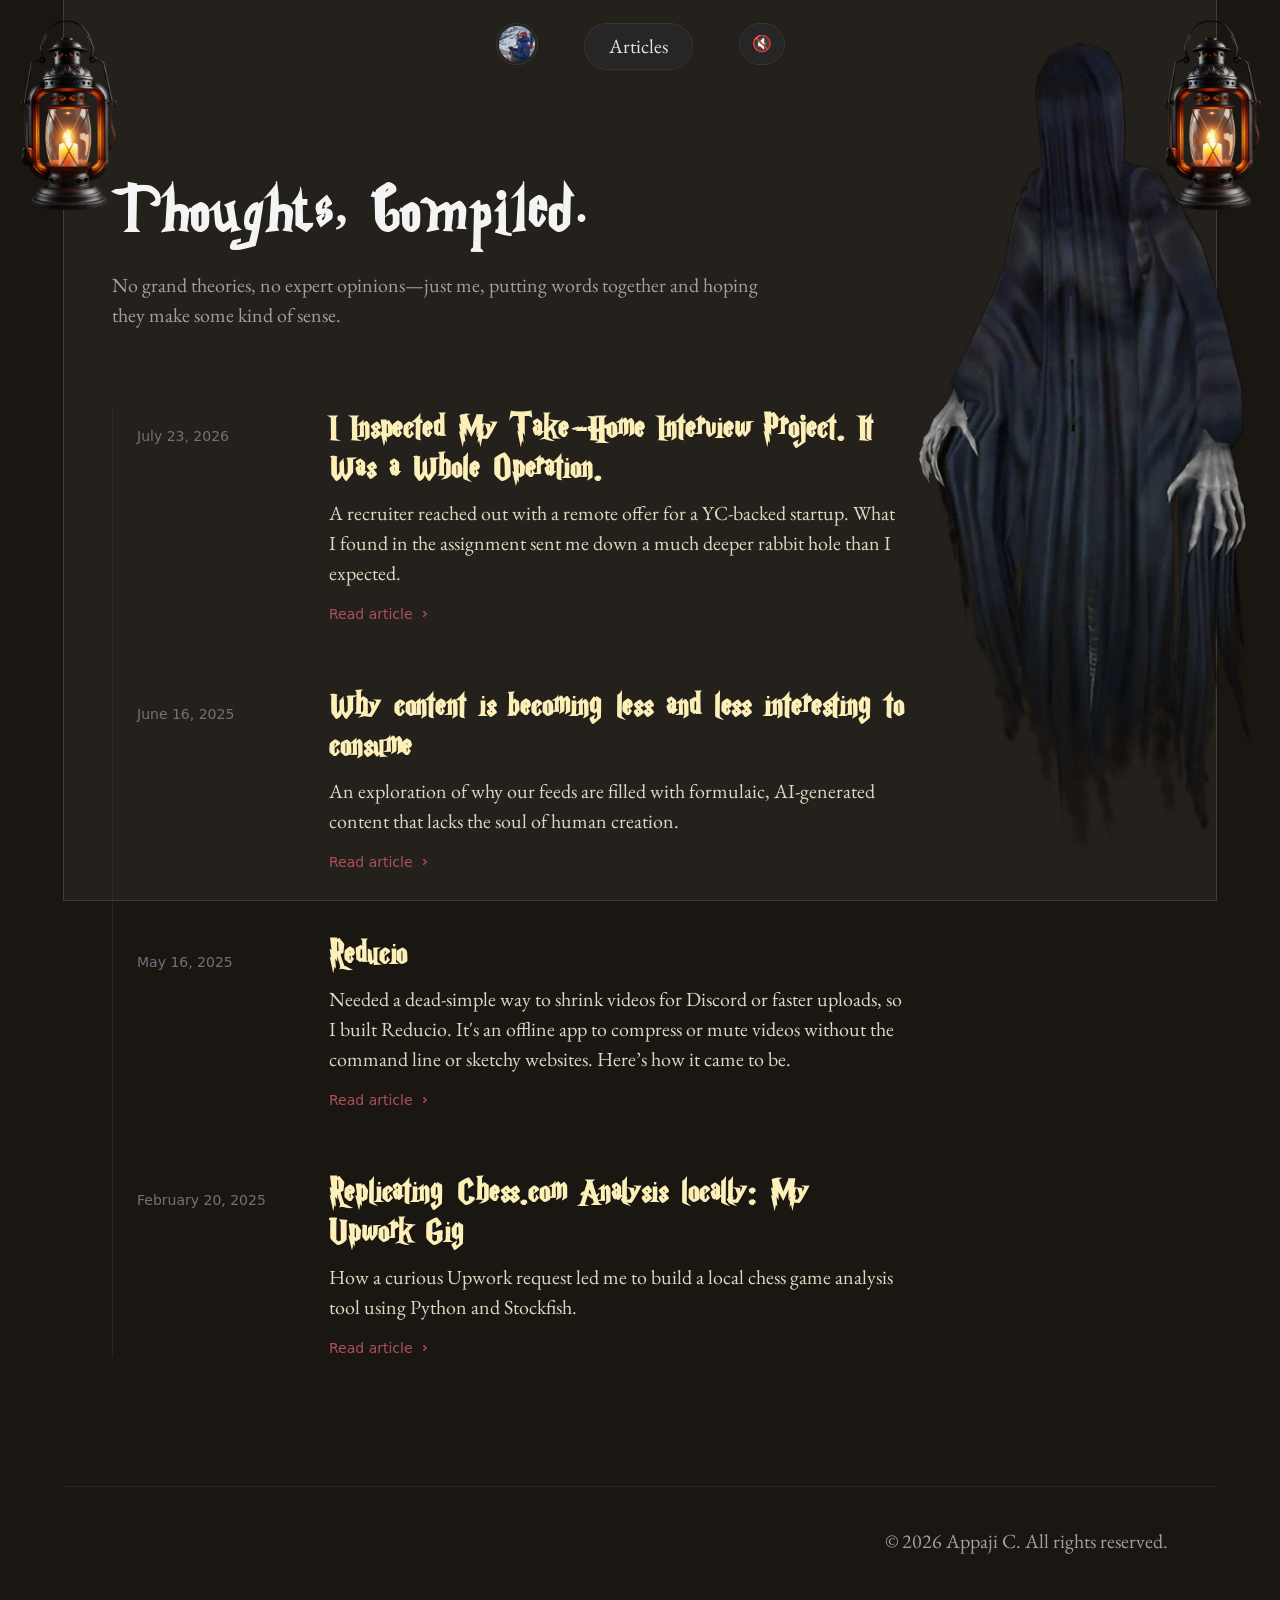
==== commit c1694020: "deploy" ====
--- a/articles/index.html
+++ b/articles/index.html
@@ -1,4 +1,4 @@
-<!DOCTYPE html><html lang="en" data-astro-cid-sckkx6r4> <head><meta charset="UTF-8"><meta name="viewport" content="width=device-width"><link rel="icon" type="image/svg+xml" href="/favicon.ico"><link rel="preconnect" href="https://fonts.googleapis.com"><link rel="preconnect" href="https://fonts.gstatic.com" crossorigin><link href="https://fonts.googleapis.com/css2?family=EB+Garamond:ital,wght@0,400..800;1,400..800&family=Inter:ital,opsz,wght@0,14..32,100..900;1,14..32,100..900&display=swap" rel="stylesheet"><script defer src="/script.js" data-website-id="1bbae7b1-22e2-43d4-b919-5324c3057df2"></script><meta name="generator" content="Astro v5.18.2"><meta name="description" content="Appaji, a Computer Science graduate from IIT Patna and former intern at Arista Networks, is a Software Engineer at Infinite Reality. Passionate about building innovative web experiences, with a strong interest in sustainable and customer-focused startups."><meta name="astro-view-transitions-enabled" content="true"><meta name="astro-view-transitions-fallback" content="animate"><script type="module" src="/_astro/ClientRouter.astro_astro_type_script_index_0_lang.CDGfc0hd.js"></script><title>Appaji - Software Engineer</title><link rel="stylesheet" href="/_astro/_slug_.mkJSnXDT.css"></head> <body class="relative bg-[#1a1612]!" data-astro-cid-sckkx6r4> <div class="fixed inset-0 flex justify-center sm:px-8" data-astro-cid-sckkx6r4> <div class="flex w-full max-w-7xl lg:px-8" data-astro-cid-sckkx6r4> <div class="w-full bg-[#24201b] ring-1 ring-zinc-300/20" data-astro-cid-sckkx6r4></div> </div> </div> <style>astro-island,astro-slot,astro-static-slot{display:contents}</style><script>(()=>{var e=async t=>{await(await t())()};(self.Astro||(self.Astro={})).only=e;window.dispatchEvent(new Event("astro:only"));})();</script><script>(()=>{var A=Object.defineProperty;var g=(i,o,a)=>o in i?A(i,o,{enumerable:!0,configurable:!0,writable:!0,value:a}):i[o]=a;var d=(i,o,a)=>g(i,typeof o!="symbol"?o+"":o,a);{let i={0:t=>m(t),1:t=>a(t),2:t=>new RegExp(t),3:t=>new Date(t),4:t=>new Map(a(t)),5:t=>new Set(a(t)),6:t=>BigInt(t),7:t=>new URL(t),8:t=>new Uint8Array(t),9:t=>new Uint16Array(t),10:t=>new Uint32Array(t),11:t=>1/0*t},o=t=>{let[l,e]=t;return l in i?i[l](e):void 0},a=t=>t.map(o),m=t=>typeof t!="object"||t===null?t:Object.fromEntries(Object.entries(t).map(([l,e])=>[l,o(e)]));class y extends HTMLElement{constructor(){super(...arguments);d(this,"Component");d(this,"hydrator");d(this,"hydrate",async()=>{var b;if(!this.hydrator||!this.isConnected)return;let e=(b=this.parentElement)==null?void 0:b.closest("astro-island[ssr]");if(e){e.addEventListener("astro:hydrate",this.hydrate,{once:!0});return}let c=this.querySelectorAll("astro-slot"),n={},h=this.querySelectorAll("template[data-astro-template]");for(let r of h){let s=r.closest(this.tagName);s!=null&&s.isSameNode(this)&&(n[r.getAttribute("data-astro-template")||"default"]=r.innerHTML,r.remove())}for(let r of c){let s=r.closest(this.tagName);s!=null&&s.isSameNode(this)&&(n[r.getAttribute("name")||"default"]=r.innerHTML)}let p;try{p=this.hasAttribute("props")?m(JSON.parse(this.getAttribute("props"))):{}}catch(r){let s=this.getAttribute("component-url")||"<unknown>",v=this.getAttribute("component-export");throw v&&(s+=` (export ${v})`),console.error(`[hydrate] Error parsing props for component ${s}`,this.getAttribute("props"),r),r}let u;await this.hydrator(this)(this.Component,p,n,{client:this.getAttribute("client")}),this.removeAttribute("ssr"),this.dispatchEvent(new CustomEvent("astro:hydrate"))});d(this,"unmount",()=>{this.isConnected||this.dispatchEvent(new CustomEvent("astro:unmount"))})}disconnectedCallback(){document.removeEventListener("astro:after-swap",this.unmount),document.addEventListener("astro:after-swap",this.unmount,{once:!0})}connectedCallback(){if(!this.hasAttribute("await-children")||document.readyState==="interactive"||document.readyState==="complete")this.childrenConnectedCallback();else{let e=()=>{document.removeEventListener("DOMContentLoaded",e),c.disconnect(),this.childrenConnectedCallback()},c=new MutationObserver(()=>{var n;((n=this.lastChild)==null?void 0:n.nodeType)===Node.COMMENT_NODE&&this.lastChild.nodeValue==="astro:end"&&(this.lastChild.remove(),e())});c.observe(this,{childList:!0}),document.addEventListener("DOMContentLoaded",e)}}async childrenConnectedCallback(){let e=this.getAttribute("before-hydration-url");e&&await import(e),this.start()}async start(){let e=JSON.parse(this.getAttribute("opts")),c=this.getAttribute("client");if(Astro[c]===void 0){window.addEventListener(`astro:${c}`,()=>this.start(),{once:!0});return}try{await Astro[c](async()=>{let n=this.getAttribute("renderer-url"),[h,{default:p}]=await Promise.all([import(this.getAttribute("component-url")),n?import(n):()=>()=>{}]),u=this.getAttribute("component-export")||"default";if(!u.includes("."))this.Component=h[u];else{this.Component=h;for(let f of u.split("."))this.Component=this.Component[f]}return this.hydrator=p,this.hydrate},e,this)}catch(n){console.error(`[astro-island] Error hydrating ${this.getAttribute("component-url")}`,n)}}attributeChangedCallback(){this.hydrate()}}d(y,"observedAttributes",["props"]),customElements.get("astro-island")||customElements.define("astro-island",y)}})();</script><astro-island uid="1WpTBE" component-url="/_astro/Floaters.BWLagnFK.js" component-export="default" renderer-url="/_astro/client.4HrEwUw9.js" props="{&quot;data-astro-cid-sckkx6r4&quot;:[0,true]}" ssr client="only" opts="{&quot;name&quot;:&quot;Floaters&quot;,&quot;value&quot;:true}"></astro-island> <script>(()=>{var e=async t=>{await(await t())()};(self.Astro||(self.Astro={})).load=e;window.dispatchEvent(new Event("astro:load"));})();</script><astro-island uid="Z1Xje54" prefix="r11" component-url="/_astro/Header.DmBc9wNi.js" component-export="Header" renderer-url="/_astro/client.4HrEwUw9.js" props="{&quot;pathname&quot;:[0,&quot;/articles/&quot;],&quot;data-astro-cid-sckkx6r4&quot;:[0,true]}" ssr client="load" opts="{&quot;name&quot;:&quot;HeaderJsx&quot;,&quot;value&quot;:true}" await-children><header class="pointer-events-none relative z-50 flex flex-none flex-col" style="height:var(--header-height);margin-bottom:var(--header-mb)"><div class="top-0 z-10 h-16 pt-6" style="position:var(--header-position)"><div class="sm:px-8 top-(--header-top,--spacing(6)) w-full" style="position:var(--header-inner-position)"><div class="mx-auto w-full max-w-7xl lg:px-8"><div class="relative px-4 sm:px-8 lg:px-12"><div class="mx-auto max-w-2xl lg:max-w-5xl xl:max-w-7xl"><div class="relative flex justify-center gap-4 sm:gap-6 md:gap-8 lg:gap-10 xl:gap-12"><div class="flex justify-self-start"><div class="h-10 w-10 rounded-full bg-zinc-800/90 p-0.5 shadow-lg ring-1 shadow-zinc-800/5 ring-white/10 backdrop-blur-sm"><a href="/" aria-label="Home" class="pointer-events-auto"><img src="/avatar.webp" alt="" sizes="3rem" class="rounded-full bg-zinc-800 object-cover h-9 w-9"/></a></div></div><div class="flex justify-end md:justify-center"><nav class="pointer-events-auto md:hidden"><ul class="flex rounded-full bg-zinc-800/90 px-3 text-sm font-medium text-zinc-200 shadow-lg ring-1 shadow-zinc-800/5 ring-white/10 backdrop-blur-sm"><li><a href="/articles" class="relative block px-3 py-2 transition hover:text-teal-400">Articles</a></li></ul></nav><nav class="pointer-events-auto hidden md:block"><ul class="flex rounded-full bg-zinc-800/90 px-3 text-sm font-medium text-zinc-200 shadow-lg ring-1 shadow-zinc-800/5 ring-white/10 backdrop-blur-sm"><li><a href="/articles" class="relative block px-3 py-2 transition hover:text-teal-400">Articles</a></li></ul></nav></div><div class="flex justify-end"><astro-slot> <astro-island uid="Z1dJGtD" component-url="/_astro/Header.DmBc9wNi.js" component-export="Toggles" renderer-url="/_astro/client.4HrEwUw9.js" props="{&quot;data-astro-cid-sckkx6r4&quot;:[0,true]}" ssr client="only" opts="{&quot;name&quot;:&quot;Toggles&quot;,&quot;value&quot;:true}"></astro-island> </astro-slot></div></div></div></div></div></div></div></header><!--astro:end--></astro-island>  <div class="sm:px-8 mt-16 sm:mt-32"><div class="mx-auto w-full max-w-7xl lg:px-8"><div class="relative px-4 sm:px-8 lg:px-12"><div class="mx-auto max-w-2xl lg:max-w-5xl xl:max-w-7xl"> <header class="max-w-2xl"> <h1 class="text-zinc-100">Thoughts, Compiled.</h1> <p class="mt-6 text-zinc-400">
+<!DOCTYPE html><html lang="en" data-astro-cid-sckkx6r4> <head><meta charset="UTF-8"><meta name="viewport" content="width=device-width"><link rel="icon" type="image/svg+xml" href="/favicon.ico"><link rel="preconnect" href="https://fonts.googleapis.com"><link rel="preconnect" href="https://fonts.gstatic.com" crossorigin><link href="https://fonts.googleapis.com/css2?family=EB+Garamond:ital,wght@0,400..800;1,400..800&family=Inter:ital,opsz,wght@0,14..32,100..900;1,14..32,100..900&display=swap" rel="stylesheet"><script defer src="/script.js" data-website-id="1bbae7b1-22e2-43d4-b919-5324c3057df2"></script><meta name="generator" content="Astro v5.18.2"><meta name="description" content="Appaji, a Computer Science graduate from IIT Patna and former intern at Arista Networks, is a Software Engineer at Infinite Reality. Passionate about building innovative web experiences, with a strong interest in sustainable and customer-focused startups."><meta name="astro-view-transitions-enabled" content="true"><meta name="astro-view-transitions-fallback" content="animate"><script type="module" src="/_astro/ClientRouter.astro_astro_type_script_index_0_lang.CDGfc0hd.js"></script><title>Appaji - Software Engineer</title><link rel="stylesheet" href="/_astro/_slug_.mkJSnXDT.css"></head> <body class="relative bg-[#1a1612]!" data-astro-cid-sckkx6r4> <div class="fixed inset-0 flex justify-center sm:px-8" data-astro-cid-sckkx6r4> <div class="flex w-full max-w-7xl lg:px-8" data-astro-cid-sckkx6r4> <div class="w-full bg-[#24201b] ring-1 ring-zinc-300/20" data-astro-cid-sckkx6r4></div> </div> </div> <style>astro-island,astro-slot,astro-static-slot{display:contents}</style><script>(()=>{var e=async t=>{await(await t())()};(self.Astro||(self.Astro={})).only=e;window.dispatchEvent(new Event("astro:only"));})();</script><script>(()=>{var A=Object.defineProperty;var g=(i,o,a)=>o in i?A(i,o,{enumerable:!0,configurable:!0,writable:!0,value:a}):i[o]=a;var d=(i,o,a)=>g(i,typeof o!="symbol"?o+"":o,a);{let i={0:t=>m(t),1:t=>a(t),2:t=>new RegExp(t),3:t=>new Date(t),4:t=>new Map(a(t)),5:t=>new Set(a(t)),6:t=>BigInt(t),7:t=>new URL(t),8:t=>new Uint8Array(t),9:t=>new Uint16Array(t),10:t=>new Uint32Array(t),11:t=>1/0*t},o=t=>{let[l,e]=t;return l in i?i[l](e):void 0},a=t=>t.map(o),m=t=>typeof t!="object"||t===null?t:Object.fromEntries(Object.entries(t).map(([l,e])=>[l,o(e)]));class y extends HTMLElement{constructor(){super(...arguments);d(this,"Component");d(this,"hydrator");d(this,"hydrate",async()=>{var b;if(!this.hydrator||!this.isConnected)return;let e=(b=this.parentElement)==null?void 0:b.closest("astro-island[ssr]");if(e){e.addEventListener("astro:hydrate",this.hydrate,{once:!0});return}let c=this.querySelectorAll("astro-slot"),n={},h=this.querySelectorAll("template[data-astro-template]");for(let r of h){let s=r.closest(this.tagName);s!=null&&s.isSameNode(this)&&(n[r.getAttribute("data-astro-template")||"default"]=r.innerHTML,r.remove())}for(let r of c){let s=r.closest(this.tagName);s!=null&&s.isSameNode(this)&&(n[r.getAttribute("name")||"default"]=r.innerHTML)}let p;try{p=this.hasAttribute("props")?m(JSON.parse(this.getAttribute("props"))):{}}catch(r){let s=this.getAttribute("component-url")||"<unknown>",v=this.getAttribute("component-export");throw v&&(s+=` (export ${v})`),console.error(`[hydrate] Error parsing props for component ${s}`,this.getAttribute("props"),r),r}let u;await this.hydrator(this)(this.Component,p,n,{client:this.getAttribute("client")}),this.removeAttribute("ssr"),this.dispatchEvent(new CustomEvent("astro:hydrate"))});d(this,"unmount",()=>{this.isConnected||this.dispatchEvent(new CustomEvent("astro:unmount"))})}disconnectedCallback(){document.removeEventListener("astro:after-swap",this.unmount),document.addEventListener("astro:after-swap",this.unmount,{once:!0})}connectedCallback(){if(!this.hasAttribute("await-children")||document.readyState==="interactive"||document.readyState==="complete")this.childrenConnectedCallback();else{let e=()=>{document.removeEventListener("DOMContentLoaded",e),c.disconnect(),this.childrenConnectedCallback()},c=new MutationObserver(()=>{var n;((n=this.lastChild)==null?void 0:n.nodeType)===Node.COMMENT_NODE&&this.lastChild.nodeValue==="astro:end"&&(this.lastChild.remove(),e())});c.observe(this,{childList:!0}),document.addEventListener("DOMContentLoaded",e)}}async childrenConnectedCallback(){let e=this.getAttribute("before-hydration-url");e&&await import(e),this.start()}async start(){let e=JSON.parse(this.getAttribute("opts")),c=this.getAttribute("client");if(Astro[c]===void 0){window.addEventListener(`astro:${c}`,()=>this.start(),{once:!0});return}try{await Astro[c](async()=>{let n=this.getAttribute("renderer-url"),[h,{default:p}]=await Promise.all([import(this.getAttribute("component-url")),n?import(n):()=>()=>{}]),u=this.getAttribute("component-export")||"default";if(!u.includes("."))this.Component=h[u];else{this.Component=h;for(let f of u.split("."))this.Component=this.Component[f]}return this.hydrator=p,this.hydrate},e,this)}catch(n){console.error(`[astro-island] Error hydrating ${this.getAttribute("component-url")}`,n)}}attributeChangedCallback(){this.hydrate()}}d(y,"observedAttributes",["props"]),customElements.get("astro-island")||customElements.define("astro-island",y)}})();</script><astro-island uid="1WpTBE" component-url="/_astro/Floaters.BWLagnFK.js" component-export="default" renderer-url="/_astro/client.4HrEwUw9.js" props="{&quot;data-astro-cid-sckkx6r4&quot;:[0,true]}" ssr client="only" opts="{&quot;name&quot;:&quot;Floaters&quot;,&quot;value&quot;:true}"></astro-island> <script>(()=>{var e=async t=>{await(await t())()};(self.Astro||(self.Astro={})).load=e;window.dispatchEvent(new Event("astro:load"));})();</script><astro-island uid="Z1Xje54" prefix="r10" component-url="/_astro/Header.DmBc9wNi.js" component-export="Header" renderer-url="/_astro/client.4HrEwUw9.js" props="{&quot;pathname&quot;:[0,&quot;/articles/&quot;],&quot;data-astro-cid-sckkx6r4&quot;:[0,true]}" ssr client="load" opts="{&quot;name&quot;:&quot;HeaderJsx&quot;,&quot;value&quot;:true}" await-children><header class="pointer-events-none relative z-50 flex flex-none flex-col" style="height:var(--header-height);margin-bottom:var(--header-mb)"><div class="top-0 z-10 h-16 pt-6" style="position:var(--header-position)"><div class="sm:px-8 top-(--header-top,--spacing(6)) w-full" style="position:var(--header-inner-position)"><div class="mx-auto w-full max-w-7xl lg:px-8"><div class="relative px-4 sm:px-8 lg:px-12"><div class="mx-auto max-w-2xl lg:max-w-5xl xl:max-w-7xl"><div class="relative flex justify-center gap-4 sm:gap-6 md:gap-8 lg:gap-10 xl:gap-12"><div class="flex justify-self-start"><div class="h-10 w-10 rounded-full bg-zinc-800/90 p-0.5 shadow-lg ring-1 shadow-zinc-800/5 ring-white/10 backdrop-blur-sm"><a href="/" aria-label="Home" class="pointer-events-auto"><img src="/avatar.webp" alt="" sizes="3rem" class="rounded-full bg-zinc-800 object-cover h-9 w-9"/></a></div></div><div class="flex justify-end md:justify-center"><nav class="pointer-events-auto md:hidden"><ul class="flex rounded-full bg-zinc-800/90 px-3 text-sm font-medium text-zinc-200 shadow-lg ring-1 shadow-zinc-800/5 ring-white/10 backdrop-blur-sm"><li><a href="/articles" class="relative block px-3 py-2 transition hover:text-teal-400">Articles</a></li></ul></nav><nav class="pointer-events-auto hidden md:block"><ul class="flex rounded-full bg-zinc-800/90 px-3 text-sm font-medium text-zinc-200 shadow-lg ring-1 shadow-zinc-800/5 ring-white/10 backdrop-blur-sm"><li><a href="/articles" class="relative block px-3 py-2 transition hover:text-teal-400">Articles</a></li></ul></nav></div><div class="flex justify-end"><astro-slot> <astro-island uid="Z1dJGtD" component-url="/_astro/Header.DmBc9wNi.js" component-export="Toggles" renderer-url="/_astro/client.4HrEwUw9.js" props="{&quot;data-astro-cid-sckkx6r4&quot;:[0,true]}" ssr client="only" opts="{&quot;name&quot;:&quot;Toggles&quot;,&quot;value&quot;:true}"></astro-island> </astro-slot></div></div></div></div></div></div></div></header><!--astro:end--></astro-island>  <div class="sm:px-8 mt-16 sm:mt-32"><div class="mx-auto w-full max-w-7xl lg:px-8"><div class="relative px-4 sm:px-8 lg:px-12"><div class="mx-auto max-w-2xl lg:max-w-5xl xl:max-w-7xl"> <header class="max-w-2xl"> <h1 class="text-zinc-100">Thoughts, Compiled.</h1> <p class="mt-6 text-zinc-400">
 No grand theories, no expert opinions—just me, putting words together and hoping they make
         some kind of sense.
 </p> </header> <div class="mt-16 sm:mt-20"> <div class="md:border-l md:border-zinc-700/40 md:pl-6"> <div class="pointer-events-auto flex max-w-3xl flex-col space-y-16"> <article class="md:grid md:grid-cols-4 md:items-baseline"><div class="md:col-span-3 group relative flex flex-col items-start"><h2 class="font-card-title group-hover:text-shadow-golden-subtle text-4xl font-semibold tracking-wide text-[#fcefb8]"><div class="absolute -inset-x-4 -inset-y-6 z-0 scale-95 bg-zinc-600/50 opacity-0 transition group-hover:scale-100 group-hover:opacity-100 sm:-inset-x-6 sm:rounded-2xl"></div><a href="/articles/fake-job-interview-git-hook-malware"><span class="absolute -inset-x-4 -inset-y-6 z-20 sm:-inset-x-6 sm:rounded-2xl"></span><span class="relative z-10">I Inspected My Take-Home Interview Project. It Was a Whole Operation.</span></a></h2><time class="md:hidden relative z-10 order-first mb-3 flex items-center text-sm text-zinc-500 pl-3.5"><span class="absolute inset-y-0 left-0 flex items-center" aria-hidden="true"><span class="h-4 w-0.5 rounded-full bg-zinc-500"></span></span>July 23, 2026</time><p class="relative z-10 mt-2 text-base text-[#e0d8c1]">A recruiter reached out with a remote offer for a YC-backed startup. What I found in the assignment sent me down a much deeper rabbit hole than I expected.</p><div aria-hidden="true" class="relative z-10 mt-4 flex items-center text-sm font-medium text-[#b6535cf4]">Read article<svg viewBox="0 0 16 16" fill="none" aria-hidden="true" class="ml-1 h-4 w-4 stroke-current"><path d="M6.75 5.75 9.25 8l-2.5 2.25" stroke-width="1.5" stroke-linecap="round" stroke-linejoin="round"></path></svg></div></div><time class="mt-1 max-md:hidden relative z-10 order-first mb-3 flex items-center text-sm text-zinc-500">July 23, 2026</time></article><article class="md:grid md:grid-cols-4 md:items-baseline"><div class="md:col-span-3 group relative flex flex-col items-start"><h2 class="font-card-title group-hover:text-shadow-golden-subtle text-4xl font-semibold tracking-wide text-[#fcefb8]"><div class="absolute -inset-x-4 -inset-y-6 z-0 scale-95 bg-zinc-600/50 opacity-0 transition group-hover:scale-100 group-hover:opacity-100 sm:-inset-x-6 sm:rounded-2xl"></div><a href="/articles/the-great-content-blah"><span class="absolute -inset-x-4 -inset-y-6 z-20 sm:-inset-x-6 sm:rounded-2xl"></span><span class="relative z-10">Why content is becoming less and less interesting to consume</span></a></h2><time class="md:hidden relative z-10 order-first mb-3 flex items-center text-sm text-zinc-500 pl-3.5"><span class="absolute inset-y-0 left-0 flex items-center" aria-hidden="true"><span class="h-4 w-0.5 rounded-full bg-zinc-500"></span></span>June 16, 2025</time><p class="relative z-10 mt-2 text-base text-[#e0d8c1]">An exploration of why our feeds are filled with formulaic, AI-generated content that lacks the soul of human creation.</p><div aria-hidden="true" class="relative z-10 mt-4 flex items-center text-sm font-medium text-[#b6535cf4]">Read article<svg viewBox="0 0 16 16" fill="none" aria-hidden="true" class="ml-1 h-4 w-4 stroke-current"><path d="M6.75 5.75 9.25 8l-2.5 2.25" stroke-width="1.5" stroke-linecap="round" stroke-linejoin="round"></path></svg></div></div><time class="mt-1 max-md:hidden relative z-10 order-first mb-3 flex items-center text-sm text-zinc-500">June 16, 2025</time></article><article class="md:grid md:grid-cols-4 md:items-baseline"><div class="md:col-span-3 group relative flex flex-col items-start"><h2 class="font-card-title group-hover:text-shadow-golden-subtle text-4xl font-semibold tracking-wide text-[#fcefb8]"><div class="absolute -inset-x-4 -inset-y-6 z-0 scale-95 bg-zinc-600/50 opacity-0 transition group-hover:scale-100 group-hover:opacity-100 sm:-inset-x-6 sm:rounded-2xl"></div><a href="/articles/reducio"><span class="absolute -inset-x-4 -inset-y-6 z-20 sm:-inset-x-6 sm:rounded-2xl"></span><span class="relative z-10">Reducio</span></a></h2><time class="md:hidden relative z-10 order-first mb-3 flex items-center text-sm text-zinc-500 pl-3.5"><span class="absolute inset-y-0 left-0 flex items-center" aria-hidden="true"><span class="h-4 w-0.5 rounded-full bg-zinc-500"></span></span>May 16, 2025</time><p class="relative z-10 mt-2 text-base text-[#e0d8c1]">Needed a dead-simple way to shrink videos for Discord or faster uploads, so I built Reducio. It&#x27;s an offline app to compress or mute videos without the command line or sketchy websites. Here’s how it came to be.</p><div aria-hidden="true" class="relative z-10 mt-4 flex items-center text-sm font-medium text-[#b6535cf4]">Read article<svg viewBox="0 0 16 16" fill="none" aria-hidden="true" class="ml-1 h-4 w-4 stroke-current"><path d="M6.75 5.75 9.25 8l-2.5 2.25" stroke-width="1.5" stroke-linecap="round" stroke-linejoin="round"></path></svg></div></div><time class="mt-1 max-md:hidden relative z-10 order-first mb-3 flex items-center text-sm text-zinc-500">May 16, 2025</time></article><article class="md:grid md:grid-cols-4 md:items-baseline"><div class="md:col-span-3 group relative flex flex-col items-start"><h2 class="font-card-title group-hover:text-shadow-golden-subtle text-4xl font-semibold tracking-wide text-[#fcefb8]"><div class="absolute -inset-x-4 -inset-y-6 z-0 scale-95 bg-zinc-600/50 opacity-0 transition group-hover:scale-100 group-hover:opacity-100 sm:-inset-x-6 sm:rounded-2xl"></div><a href="/articles/replicating-chess-com-analysis-locally"><span class="absolute -inset-x-4 -inset-y-6 z-20 sm:-inset-x-6 sm:rounded-2xl"></span><span class="relative z-10">Replicating Chess.com Analysis locally: My Upwork Gig</span></a></h2><time class="md:hidden relative z-10 order-first mb-3 flex items-center text-sm text-zinc-500 pl-3.5"><span class="absolute inset-y-0 left-0 flex items-center" aria-hidden="true"><span class="h-4 w-0.5 rounded-full bg-zinc-500"></span></span>February 20, 2025</time><p class="relative z-10 mt-2 text-base text-[#e0d8c1]">How a curious Upwork request led me to build a local chess game analysis tool using Python and Stockfish.</p><div aria-hidden="true" class="relative z-10 mt-4 flex items-center text-sm font-medium text-[#b6535cf4]">Read article<svg viewBox="0 0 16 16" fill="none" aria-hidden="true" class="ml-1 h-4 w-4 stroke-current"><path d="M6.75 5.75 9.25 8l-2.5 2.25" stroke-width="1.5" stroke-linecap="round" stroke-linejoin="round"></path></svg></div></div><time class="mt-1 max-md:hidden relative z-10 order-first mb-3 flex items-center text-sm text-zinc-500">February 20, 2025</time></article> </div> </div> </div> </div></div></div></div>  <footer class="mt-32 flex-none"><div class="sm:px-8"><div class="mx-auto w-full max-w-7xl lg:px-8"><div class="border-t border-zinc-700/40 pt-10 pb-16"><div class="relative px-4 sm:px-8 lg:px-12"><div class="mx-auto max-w-2xl lg:max-w-5xl xl:max-w-7xl"><div class="flex flex-col items-center justify-between gap-6 md:flex-row"><div class="flex flex-wrap justify-center gap-x-6 gap-y-1 text-sm font-medium text-zinc-200"></div><p class="text-sm text-zinc-400">© <!-- -->2026<!-- --> Appaji C. All rights reserved.</p></div></div></div></div></div></div></footer> <video style="display: none;" id="PrologueBackground" data-astro-cid-sckkx6r4 data-astro-transition-persist="astro-gbvijb6a-1"> <source src="/Prologue.mp3" type="video/mp4" data-astro-cid-sckkx6r4 data-astro-transition-persist="astro-coppatqy-2"> </video> </body></html>
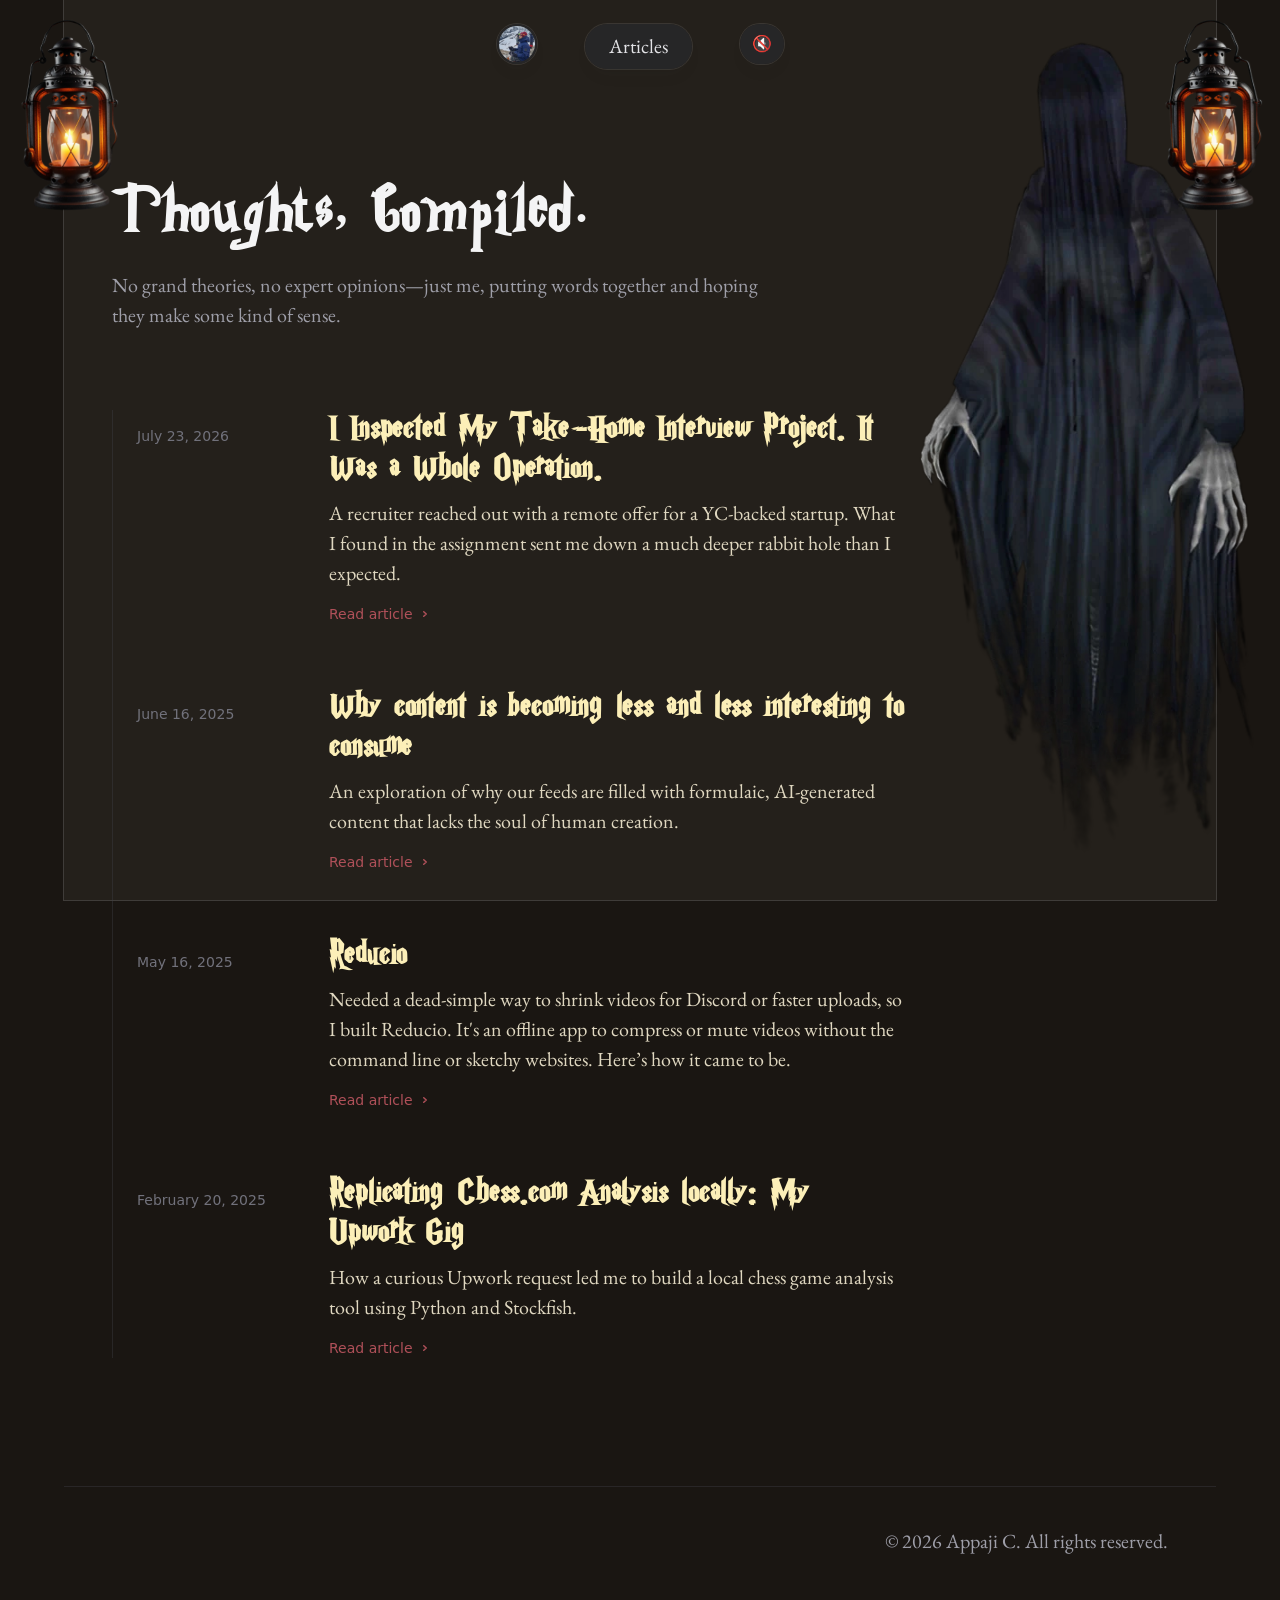
==== commit 3924beb9: "deploy" ====
--- a/articles/index.html
+++ b/articles/index.html
@@ -1,4 +1,4 @@
-<!DOCTYPE html><html lang="en" data-astro-cid-sckkx6r4> <head><meta charset="UTF-8"><meta name="viewport" content="width=device-width"><link rel="icon" type="image/svg+xml" href="/favicon.ico"><link rel="preconnect" href="https://fonts.googleapis.com"><link rel="preconnect" href="https://fonts.gstatic.com" crossorigin><link href="https://fonts.googleapis.com/css2?family=EB+Garamond:ital,wght@0,400..800;1,400..800&family=Inter:ital,opsz,wght@0,14..32,100..900;1,14..32,100..900&display=swap" rel="stylesheet"><script defer src="/script.js" data-website-id="1bbae7b1-22e2-43d4-b919-5324c3057df2"></script><meta name="generator" content="Astro v5.18.2"><meta name="description" content="Appaji, a Computer Science graduate from IIT Patna and former intern at Arista Networks, is a Software Engineer at Infinite Reality. Passionate about building innovative web experiences, with a strong interest in sustainable and customer-focused startups."><meta name="astro-view-transitions-enabled" content="true"><meta name="astro-view-transitions-fallback" content="animate"><script type="module" src="/_astro/ClientRouter.astro_astro_type_script_index_0_lang.CDGfc0hd.js"></script><title>Appaji - Software Engineer</title><link rel="stylesheet" href="/_astro/_slug_.mkJSnXDT.css"></head> <body class="relative bg-[#1a1612]!" data-astro-cid-sckkx6r4> <div class="fixed inset-0 flex justify-center sm:px-8" data-astro-cid-sckkx6r4> <div class="flex w-full max-w-7xl lg:px-8" data-astro-cid-sckkx6r4> <div class="w-full bg-[#24201b] ring-1 ring-zinc-300/20" data-astro-cid-sckkx6r4></div> </div> </div> <style>astro-island,astro-slot,astro-static-slot{display:contents}</style><script>(()=>{var e=async t=>{await(await t())()};(self.Astro||(self.Astro={})).only=e;window.dispatchEvent(new Event("astro:only"));})();</script><script>(()=>{var A=Object.defineProperty;var g=(i,o,a)=>o in i?A(i,o,{enumerable:!0,configurable:!0,writable:!0,value:a}):i[o]=a;var d=(i,o,a)=>g(i,typeof o!="symbol"?o+"":o,a);{let i={0:t=>m(t),1:t=>a(t),2:t=>new RegExp(t),3:t=>new Date(t),4:t=>new Map(a(t)),5:t=>new Set(a(t)),6:t=>BigInt(t),7:t=>new URL(t),8:t=>new Uint8Array(t),9:t=>new Uint16Array(t),10:t=>new Uint32Array(t),11:t=>1/0*t},o=t=>{let[l,e]=t;return l in i?i[l](e):void 0},a=t=>t.map(o),m=t=>typeof t!="object"||t===null?t:Object.fromEntries(Object.entries(t).map(([l,e])=>[l,o(e)]));class y extends HTMLElement{constructor(){super(...arguments);d(this,"Component");d(this,"hydrator");d(this,"hydrate",async()=>{var b;if(!this.hydrator||!this.isConnected)return;let e=(b=this.parentElement)==null?void 0:b.closest("astro-island[ssr]");if(e){e.addEventListener("astro:hydrate",this.hydrate,{once:!0});return}let c=this.querySelectorAll("astro-slot"),n={},h=this.querySelectorAll("template[data-astro-template]");for(let r of h){let s=r.closest(this.tagName);s!=null&&s.isSameNode(this)&&(n[r.getAttribute("data-astro-template")||"default"]=r.innerHTML,r.remove())}for(let r of c){let s=r.closest(this.tagName);s!=null&&s.isSameNode(this)&&(n[r.getAttribute("name")||"default"]=r.innerHTML)}let p;try{p=this.hasAttribute("props")?m(JSON.parse(this.getAttribute("props"))):{}}catch(r){let s=this.getAttribute("component-url")||"<unknown>",v=this.getAttribute("component-export");throw v&&(s+=` (export ${v})`),console.error(`[hydrate] Error parsing props for component ${s}`,this.getAttribute("props"),r),r}let u;await this.hydrator(this)(this.Component,p,n,{client:this.getAttribute("client")}),this.removeAttribute("ssr"),this.dispatchEvent(new CustomEvent("astro:hydrate"))});d(this,"unmount",()=>{this.isConnected||this.dispatchEvent(new CustomEvent("astro:unmount"))})}disconnectedCallback(){document.removeEventListener("astro:after-swap",this.unmount),document.addEventListener("astro:after-swap",this.unmount,{once:!0})}connectedCallback(){if(!this.hasAttribute("await-children")||document.readyState==="interactive"||document.readyState==="complete")this.childrenConnectedCallback();else{let e=()=>{document.removeEventListener("DOMContentLoaded",e),c.disconnect(),this.childrenConnectedCallback()},c=new MutationObserver(()=>{var n;((n=this.lastChild)==null?void 0:n.nodeType)===Node.COMMENT_NODE&&this.lastChild.nodeValue==="astro:end"&&(this.lastChild.remove(),e())});c.observe(this,{childList:!0}),document.addEventListener("DOMContentLoaded",e)}}async childrenConnectedCallback(){let e=this.getAttribute("before-hydration-url");e&&await import(e),this.start()}async start(){let e=JSON.parse(this.getAttribute("opts")),c=this.getAttribute("client");if(Astro[c]===void 0){window.addEventListener(`astro:${c}`,()=>this.start(),{once:!0});return}try{await Astro[c](async()=>{let n=this.getAttribute("renderer-url"),[h,{default:p}]=await Promise.all([import(this.getAttribute("component-url")),n?import(n):()=>()=>{}]),u=this.getAttribute("component-export")||"default";if(!u.includes("."))this.Component=h[u];else{this.Component=h;for(let f of u.split("."))this.Component=this.Component[f]}return this.hydrator=p,this.hydrate},e,this)}catch(n){console.error(`[astro-island] Error hydrating ${this.getAttribute("component-url")}`,n)}}attributeChangedCallback(){this.hydrate()}}d(y,"observedAttributes",["props"]),customElements.get("astro-island")||customElements.define("astro-island",y)}})();</script><astro-island uid="1WpTBE" component-url="/_astro/Floaters.BWLagnFK.js" component-export="default" renderer-url="/_astro/client.4HrEwUw9.js" props="{&quot;data-astro-cid-sckkx6r4&quot;:[0,true]}" ssr client="only" opts="{&quot;name&quot;:&quot;Floaters&quot;,&quot;value&quot;:true}"></astro-island> <script>(()=>{var e=async t=>{await(await t())()};(self.Astro||(self.Astro={})).load=e;window.dispatchEvent(new Event("astro:load"));})();</script><astro-island uid="Z1Xje54" prefix="r10" component-url="/_astro/Header.DmBc9wNi.js" component-export="Header" renderer-url="/_astro/client.4HrEwUw9.js" props="{&quot;pathname&quot;:[0,&quot;/articles/&quot;],&quot;data-astro-cid-sckkx6r4&quot;:[0,true]}" ssr client="load" opts="{&quot;name&quot;:&quot;HeaderJsx&quot;,&quot;value&quot;:true}" await-children><header class="pointer-events-none relative z-50 flex flex-none flex-col" style="height:var(--header-height);margin-bottom:var(--header-mb)"><div class="top-0 z-10 h-16 pt-6" style="position:var(--header-position)"><div class="sm:px-8 top-(--header-top,--spacing(6)) w-full" style="position:var(--header-inner-position)"><div class="mx-auto w-full max-w-7xl lg:px-8"><div class="relative px-4 sm:px-8 lg:px-12"><div class="mx-auto max-w-2xl lg:max-w-5xl xl:max-w-7xl"><div class="relative flex justify-center gap-4 sm:gap-6 md:gap-8 lg:gap-10 xl:gap-12"><div class="flex justify-self-start"><div class="h-10 w-10 rounded-full bg-zinc-800/90 p-0.5 shadow-lg ring-1 shadow-zinc-800/5 ring-white/10 backdrop-blur-sm"><a href="/" aria-label="Home" class="pointer-events-auto"><img src="/avatar.webp" alt="" sizes="3rem" class="rounded-full bg-zinc-800 object-cover h-9 w-9"/></a></div></div><div class="flex justify-end md:justify-center"><nav class="pointer-events-auto md:hidden"><ul class="flex rounded-full bg-zinc-800/90 px-3 text-sm font-medium text-zinc-200 shadow-lg ring-1 shadow-zinc-800/5 ring-white/10 backdrop-blur-sm"><li><a href="/articles" class="relative block px-3 py-2 transition hover:text-teal-400">Articles</a></li></ul></nav><nav class="pointer-events-auto hidden md:block"><ul class="flex rounded-full bg-zinc-800/90 px-3 text-sm font-medium text-zinc-200 shadow-lg ring-1 shadow-zinc-800/5 ring-white/10 backdrop-blur-sm"><li><a href="/articles" class="relative block px-3 py-2 transition hover:text-teal-400">Articles</a></li></ul></nav></div><div class="flex justify-end"><astro-slot> <astro-island uid="Z1dJGtD" component-url="/_astro/Header.DmBc9wNi.js" component-export="Toggles" renderer-url="/_astro/client.4HrEwUw9.js" props="{&quot;data-astro-cid-sckkx6r4&quot;:[0,true]}" ssr client="only" opts="{&quot;name&quot;:&quot;Toggles&quot;,&quot;value&quot;:true}"></astro-island> </astro-slot></div></div></div></div></div></div></div></header><!--astro:end--></astro-island>  <div class="sm:px-8 mt-16 sm:mt-32"><div class="mx-auto w-full max-w-7xl lg:px-8"><div class="relative px-4 sm:px-8 lg:px-12"><div class="mx-auto max-w-2xl lg:max-w-5xl xl:max-w-7xl"> <header class="max-w-2xl"> <h1 class="text-zinc-100">Thoughts, Compiled.</h1> <p class="mt-6 text-zinc-400">
+<!DOCTYPE html><html lang="en" data-astro-cid-sckkx6r4> <head><meta charset="UTF-8"><meta name="viewport" content="width=device-width"><link rel="icon" type="image/svg+xml" href="/favicon.ico"><link rel="preconnect" href="https://fonts.googleapis.com"><link rel="preconnect" href="https://fonts.gstatic.com" crossorigin><link href="https://fonts.googleapis.com/css2?family=EB+Garamond:ital,wght@0,400..800;1,400..800&family=Inter:ital,opsz,wght@0,14..32,100..900;1,14..32,100..900&display=swap" rel="stylesheet"><script defer src="/script.js" data-website-id="1bbae7b1-22e2-43d4-b919-5324c3057df2"></script><meta name="generator" content="Astro v5.18.2"><meta name="description" content="Appaji, a Computer Science graduate from IIT Patna and former intern at Arista Networks, is a Software Engineer at Infinite Reality. Passionate about building innovative web experiences, with a strong interest in sustainable and customer-focused startups."><meta name="astro-view-transitions-enabled" content="true"><meta name="astro-view-transitions-fallback" content="animate"><script type="module" src="/_astro/ClientRouter.astro_astro_type_script_index_0_lang.CDGfc0hd.js"></script><title>Appaji - Software Engineer</title><link rel="stylesheet" href="/_astro/_slug_.mkJSnXDT.css"></head> <body class="relative bg-[#1a1612]!" data-astro-cid-sckkx6r4> <div class="fixed inset-0 flex justify-center sm:px-8" data-astro-cid-sckkx6r4> <div class="flex w-full max-w-7xl lg:px-8" data-astro-cid-sckkx6r4> <div class="w-full bg-[#24201b] ring-1 ring-zinc-300/20" data-astro-cid-sckkx6r4></div> </div> </div> <style>astro-island,astro-slot,astro-static-slot{display:contents}</style><script>(()=>{var e=async t=>{await(await t())()};(self.Astro||(self.Astro={})).only=e;window.dispatchEvent(new Event("astro:only"));})();</script><script>(()=>{var A=Object.defineProperty;var g=(i,o,a)=>o in i?A(i,o,{enumerable:!0,configurable:!0,writable:!0,value:a}):i[o]=a;var d=(i,o,a)=>g(i,typeof o!="symbol"?o+"":o,a);{let i={0:t=>m(t),1:t=>a(t),2:t=>new RegExp(t),3:t=>new Date(t),4:t=>new Map(a(t)),5:t=>new Set(a(t)),6:t=>BigInt(t),7:t=>new URL(t),8:t=>new Uint8Array(t),9:t=>new Uint16Array(t),10:t=>new Uint32Array(t),11:t=>1/0*t},o=t=>{let[l,e]=t;return l in i?i[l](e):void 0},a=t=>t.map(o),m=t=>typeof t!="object"||t===null?t:Object.fromEntries(Object.entries(t).map(([l,e])=>[l,o(e)]));class y extends HTMLElement{constructor(){super(...arguments);d(this,"Component");d(this,"hydrator");d(this,"hydrate",async()=>{var b;if(!this.hydrator||!this.isConnected)return;let e=(b=this.parentElement)==null?void 0:b.closest("astro-island[ssr]");if(e){e.addEventListener("astro:hydrate",this.hydrate,{once:!0});return}let c=this.querySelectorAll("astro-slot"),n={},h=this.querySelectorAll("template[data-astro-template]");for(let r of h){let s=r.closest(this.tagName);s!=null&&s.isSameNode(this)&&(n[r.getAttribute("data-astro-template")||"default"]=r.innerHTML,r.remove())}for(let r of c){let s=r.closest(this.tagName);s!=null&&s.isSameNode(this)&&(n[r.getAttribute("name")||"default"]=r.innerHTML)}let p;try{p=this.hasAttribute("props")?m(JSON.parse(this.getAttribute("props"))):{}}catch(r){let s=this.getAttribute("component-url")||"<unknown>",v=this.getAttribute("component-export");throw v&&(s+=` (export ${v})`),console.error(`[hydrate] Error parsing props for component ${s}`,this.getAttribute("props"),r),r}let u;await this.hydrator(this)(this.Component,p,n,{client:this.getAttribute("client")}),this.removeAttribute("ssr"),this.dispatchEvent(new CustomEvent("astro:hydrate"))});d(this,"unmount",()=>{this.isConnected||this.dispatchEvent(new CustomEvent("astro:unmount"))})}disconnectedCallback(){document.removeEventListener("astro:after-swap",this.unmount),document.addEventListener("astro:after-swap",this.unmount,{once:!0})}connectedCallback(){if(!this.hasAttribute("await-children")||document.readyState==="interactive"||document.readyState==="complete")this.childrenConnectedCallback();else{let e=()=>{document.removeEventListener("DOMContentLoaded",e),c.disconnect(),this.childrenConnectedCallback()},c=new MutationObserver(()=>{var n;((n=this.lastChild)==null?void 0:n.nodeType)===Node.COMMENT_NODE&&this.lastChild.nodeValue==="astro:end"&&(this.lastChild.remove(),e())});c.observe(this,{childList:!0}),document.addEventListener("DOMContentLoaded",e)}}async childrenConnectedCallback(){let e=this.getAttribute("before-hydration-url");e&&await import(e),this.start()}async start(){let e=JSON.parse(this.getAttribute("opts")),c=this.getAttribute("client");if(Astro[c]===void 0){window.addEventListener(`astro:${c}`,()=>this.start(),{once:!0});return}try{await Astro[c](async()=>{let n=this.getAttribute("renderer-url"),[h,{default:p}]=await Promise.all([import(this.getAttribute("component-url")),n?import(n):()=>()=>{}]),u=this.getAttribute("component-export")||"default";if(!u.includes("."))this.Component=h[u];else{this.Component=h;for(let f of u.split("."))this.Component=this.Component[f]}return this.hydrator=p,this.hydrate},e,this)}catch(n){console.error(`[astro-island] Error hydrating ${this.getAttribute("component-url")}`,n)}}attributeChangedCallback(){this.hydrate()}}d(y,"observedAttributes",["props"]),customElements.get("astro-island")||customElements.define("astro-island",y)}})();</script><astro-island uid="1WpTBE" component-url="/_astro/Floaters.BWLagnFK.js" component-export="default" renderer-url="/_astro/client.4HrEwUw9.js" props="{&quot;data-astro-cid-sckkx6r4&quot;:[0,true]}" ssr client="only" opts="{&quot;name&quot;:&quot;Floaters&quot;,&quot;value&quot;:true}"></astro-island> <script>(()=>{var e=async t=>{await(await t())()};(self.Astro||(self.Astro={})).load=e;window.dispatchEvent(new Event("astro:load"));})();</script><astro-island uid="Z1Xje54" prefix="r11" component-url="/_astro/Header.DmBc9wNi.js" component-export="Header" renderer-url="/_astro/client.4HrEwUw9.js" props="{&quot;pathname&quot;:[0,&quot;/articles/&quot;],&quot;data-astro-cid-sckkx6r4&quot;:[0,true]}" ssr client="load" opts="{&quot;name&quot;:&quot;HeaderJsx&quot;,&quot;value&quot;:true}" await-children><header class="pointer-events-none relative z-50 flex flex-none flex-col" style="height:var(--header-height);margin-bottom:var(--header-mb)"><div class="top-0 z-10 h-16 pt-6" style="position:var(--header-position)"><div class="sm:px-8 top-(--header-top,--spacing(6)) w-full" style="position:var(--header-inner-position)"><div class="mx-auto w-full max-w-7xl lg:px-8"><div class="relative px-4 sm:px-8 lg:px-12"><div class="mx-auto max-w-2xl lg:max-w-5xl xl:max-w-7xl"><div class="relative flex justify-center gap-4 sm:gap-6 md:gap-8 lg:gap-10 xl:gap-12"><div class="flex justify-self-start"><div class="h-10 w-10 rounded-full bg-zinc-800/90 p-0.5 shadow-lg ring-1 shadow-zinc-800/5 ring-white/10 backdrop-blur-sm"><a href="/" aria-label="Home" class="pointer-events-auto"><img src="/avatar.webp" alt="" sizes="3rem" class="rounded-full bg-zinc-800 object-cover h-9 w-9"/></a></div></div><div class="flex justify-end md:justify-center"><nav class="pointer-events-auto md:hidden"><ul class="flex rounded-full bg-zinc-800/90 px-3 text-sm font-medium text-zinc-200 shadow-lg ring-1 shadow-zinc-800/5 ring-white/10 backdrop-blur-sm"><li><a href="/articles" class="relative block px-3 py-2 transition hover:text-teal-400">Articles</a></li></ul></nav><nav class="pointer-events-auto hidden md:block"><ul class="flex rounded-full bg-zinc-800/90 px-3 text-sm font-medium text-zinc-200 shadow-lg ring-1 shadow-zinc-800/5 ring-white/10 backdrop-blur-sm"><li><a href="/articles" class="relative block px-3 py-2 transition hover:text-teal-400">Articles</a></li></ul></nav></div><div class="flex justify-end"><astro-slot> <astro-island uid="Z1dJGtD" component-url="/_astro/Header.DmBc9wNi.js" component-export="Toggles" renderer-url="/_astro/client.4HrEwUw9.js" props="{&quot;data-astro-cid-sckkx6r4&quot;:[0,true]}" ssr client="only" opts="{&quot;name&quot;:&quot;Toggles&quot;,&quot;value&quot;:true}"></astro-island> </astro-slot></div></div></div></div></div></div></div></header><!--astro:end--></astro-island>  <div class="sm:px-8 mt-16 sm:mt-32"><div class="mx-auto w-full max-w-7xl lg:px-8"><div class="relative px-4 sm:px-8 lg:px-12"><div class="mx-auto max-w-2xl lg:max-w-5xl xl:max-w-7xl"> <header class="max-w-2xl"> <h1 class="text-zinc-100">Thoughts, Compiled.</h1> <p class="mt-6 text-zinc-400">
 No grand theories, no expert opinions—just me, putting words together and hoping they make
         some kind of sense.
 </p> </header> <div class="mt-16 sm:mt-20"> <div class="md:border-l md:border-zinc-700/40 md:pl-6"> <div class="pointer-events-auto flex max-w-3xl flex-col space-y-16"> <article class="md:grid md:grid-cols-4 md:items-baseline"><div class="md:col-span-3 group relative flex flex-col items-start"><h2 class="font-card-title group-hover:text-shadow-golden-subtle text-4xl font-semibold tracking-wide text-[#fcefb8]"><div class="absolute -inset-x-4 -inset-y-6 z-0 scale-95 bg-zinc-600/50 opacity-0 transition group-hover:scale-100 group-hover:opacity-100 sm:-inset-x-6 sm:rounded-2xl"></div><a href="/articles/fake-job-interview-git-hook-malware"><span class="absolute -inset-x-4 -inset-y-6 z-20 sm:-inset-x-6 sm:rounded-2xl"></span><span class="relative z-10">I Inspected My Take-Home Interview Project. It Was a Whole Operation.</span></a></h2><time class="md:hidden relative z-10 order-first mb-3 flex items-center text-sm text-zinc-500 pl-3.5"><span class="absolute inset-y-0 left-0 flex items-center" aria-hidden="true"><span class="h-4 w-0.5 rounded-full bg-zinc-500"></span></span>July 23, 2026</time><p class="relative z-10 mt-2 text-base text-[#e0d8c1]">A recruiter reached out with a remote offer for a YC-backed startup. What I found in the assignment sent me down a much deeper rabbit hole than I expected.</p><div aria-hidden="true" class="relative z-10 mt-4 flex items-center text-sm font-medium text-[#b6535cf4]">Read article<svg viewBox="0 0 16 16" fill="none" aria-hidden="true" class="ml-1 h-4 w-4 stroke-current"><path d="M6.75 5.75 9.25 8l-2.5 2.25" stroke-width="1.5" stroke-linecap="round" stroke-linejoin="round"></path></svg></div></div><time class="mt-1 max-md:hidden relative z-10 order-first mb-3 flex items-center text-sm text-zinc-500">July 23, 2026</time></article><article class="md:grid md:grid-cols-4 md:items-baseline"><div class="md:col-span-3 group relative flex flex-col items-start"><h2 class="font-card-title group-hover:text-shadow-golden-subtle text-4xl font-semibold tracking-wide text-[#fcefb8]"><div class="absolute -inset-x-4 -inset-y-6 z-0 scale-95 bg-zinc-600/50 opacity-0 transition group-hover:scale-100 group-hover:opacity-100 sm:-inset-x-6 sm:rounded-2xl"></div><a href="/articles/the-great-content-blah"><span class="absolute -inset-x-4 -inset-y-6 z-20 sm:-inset-x-6 sm:rounded-2xl"></span><span class="relative z-10">Why content is becoming less and less interesting to consume</span></a></h2><time class="md:hidden relative z-10 order-first mb-3 flex items-center text-sm text-zinc-500 pl-3.5"><span class="absolute inset-y-0 left-0 flex items-center" aria-hidden="true"><span class="h-4 w-0.5 rounded-full bg-zinc-500"></span></span>June 16, 2025</time><p class="relative z-10 mt-2 text-base text-[#e0d8c1]">An exploration of why our feeds are filled with formulaic, AI-generated content that lacks the soul of human creation.</p><div aria-hidden="true" class="relative z-10 mt-4 flex items-center text-sm font-medium text-[#b6535cf4]">Read article<svg viewBox="0 0 16 16" fill="none" aria-hidden="true" class="ml-1 h-4 w-4 stroke-current"><path d="M6.75 5.75 9.25 8l-2.5 2.25" stroke-width="1.5" stroke-linecap="round" stroke-linejoin="round"></path></svg></div></div><time class="mt-1 max-md:hidden relative z-10 order-first mb-3 flex items-center text-sm text-zinc-500">June 16, 2025</time></article><article class="md:grid md:grid-cols-4 md:items-baseline"><div class="md:col-span-3 group relative flex flex-col items-start"><h2 class="font-card-title group-hover:text-shadow-golden-subtle text-4xl font-semibold tracking-wide text-[#fcefb8]"><div class="absolute -inset-x-4 -inset-y-6 z-0 scale-95 bg-zinc-600/50 opacity-0 transition group-hover:scale-100 group-hover:opacity-100 sm:-inset-x-6 sm:rounded-2xl"></div><a href="/articles/reducio"><span class="absolute -inset-x-4 -inset-y-6 z-20 sm:-inset-x-6 sm:rounded-2xl"></span><span class="relative z-10">Reducio</span></a></h2><time class="md:hidden relative z-10 order-first mb-3 flex items-center text-sm text-zinc-500 pl-3.5"><span class="absolute inset-y-0 left-0 flex items-center" aria-hidden="true"><span class="h-4 w-0.5 rounded-full bg-zinc-500"></span></span>May 16, 2025</time><p class="relative z-10 mt-2 text-base text-[#e0d8c1]">Needed a dead-simple way to shrink videos for Discord or faster uploads, so I built Reducio. It&#x27;s an offline app to compress or mute videos without the command line or sketchy websites. Here’s how it came to be.</p><div aria-hidden="true" class="relative z-10 mt-4 flex items-center text-sm font-medium text-[#b6535cf4]">Read article<svg viewBox="0 0 16 16" fill="none" aria-hidden="true" class="ml-1 h-4 w-4 stroke-current"><path d="M6.75 5.75 9.25 8l-2.5 2.25" stroke-width="1.5" stroke-linecap="round" stroke-linejoin="round"></path></svg></div></div><time class="mt-1 max-md:hidden relative z-10 order-first mb-3 flex items-center text-sm text-zinc-500">May 16, 2025</time></article><article class="md:grid md:grid-cols-4 md:items-baseline"><div class="md:col-span-3 group relative flex flex-col items-start"><h2 class="font-card-title group-hover:text-shadow-golden-subtle text-4xl font-semibold tracking-wide text-[#fcefb8]"><div class="absolute -inset-x-4 -inset-y-6 z-0 scale-95 bg-zinc-600/50 opacity-0 transition group-hover:scale-100 group-hover:opacity-100 sm:-inset-x-6 sm:rounded-2xl"></div><a href="/articles/replicating-chess-com-analysis-locally"><span class="absolute -inset-x-4 -inset-y-6 z-20 sm:-inset-x-6 sm:rounded-2xl"></span><span class="relative z-10">Replicating Chess.com Analysis locally: My Upwork Gig</span></a></h2><time class="md:hidden relative z-10 order-first mb-3 flex items-center text-sm text-zinc-500 pl-3.5"><span class="absolute inset-y-0 left-0 flex items-center" aria-hidden="true"><span class="h-4 w-0.5 rounded-full bg-zinc-500"></span></span>February 20, 2025</time><p class="relative z-10 mt-2 text-base text-[#e0d8c1]">How a curious Upwork request led me to build a local chess game analysis tool using Python and Stockfish.</p><div aria-hidden="true" class="relative z-10 mt-4 flex items-center text-sm font-medium text-[#b6535cf4]">Read article<svg viewBox="0 0 16 16" fill="none" aria-hidden="true" class="ml-1 h-4 w-4 stroke-current"><path d="M6.75 5.75 9.25 8l-2.5 2.25" stroke-width="1.5" stroke-linecap="round" stroke-linejoin="round"></path></svg></div></div><time class="mt-1 max-md:hidden relative z-10 order-first mb-3 flex items-center text-sm text-zinc-500">February 20, 2025</time></article> </div> </div> </div> </div></div></div></div>  <footer class="mt-32 flex-none"><div class="sm:px-8"><div class="mx-auto w-full max-w-7xl lg:px-8"><div class="border-t border-zinc-700/40 pt-10 pb-16"><div class="relative px-4 sm:px-8 lg:px-12"><div class="mx-auto max-w-2xl lg:max-w-5xl xl:max-w-7xl"><div class="flex flex-col items-center justify-between gap-6 md:flex-row"><div class="flex flex-wrap justify-center gap-x-6 gap-y-1 text-sm font-medium text-zinc-200"></div><p class="text-sm text-zinc-400">© <!-- -->2026<!-- --> Appaji C. All rights reserved.</p></div></div></div></div></div></div></footer> <video style="display: none;" id="PrologueBackground" data-astro-cid-sckkx6r4 data-astro-transition-persist="astro-gbvijb6a-1"> <source src="/Prologue.mp3" type="video/mp4" data-astro-cid-sckkx6r4 data-astro-transition-persist="astro-coppatqy-2"> </video> </body></html>
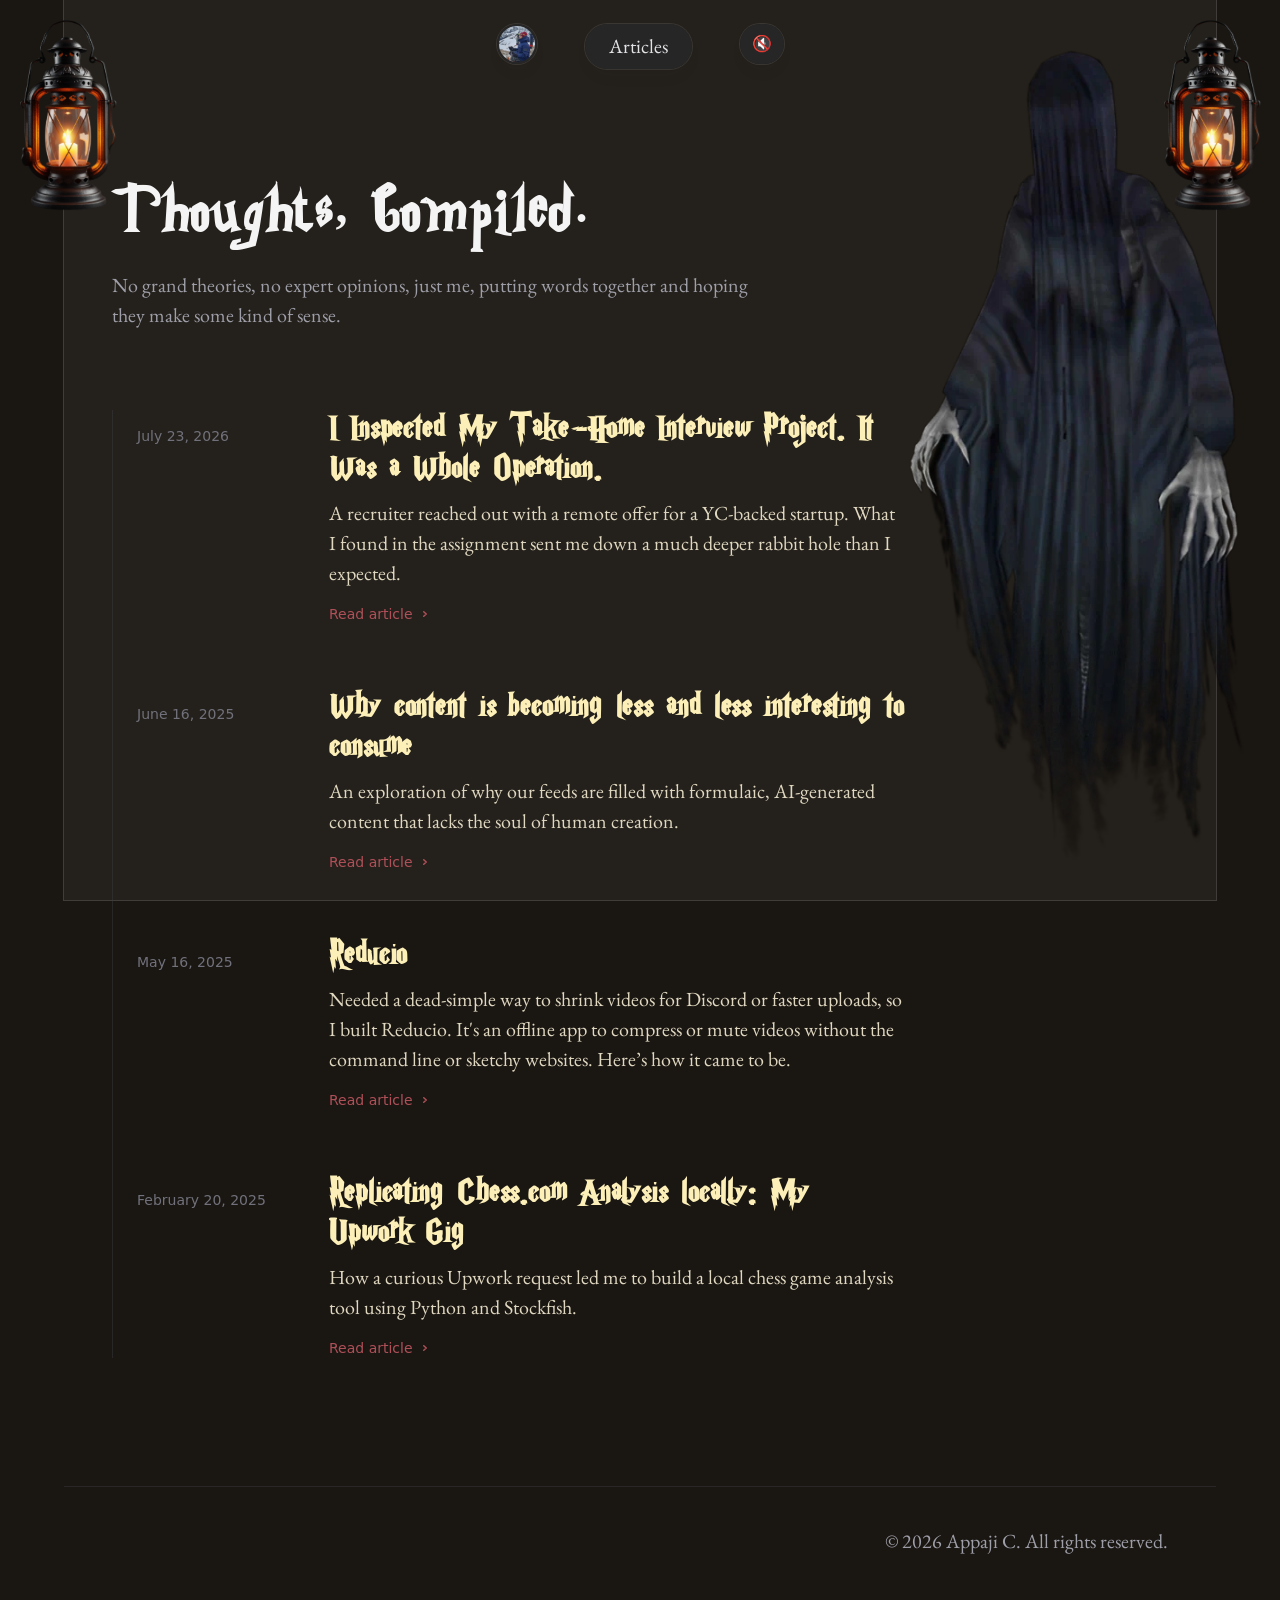
==== commit f36a4316: "deploy" ====
--- a/articles/index.html
+++ b/articles/index.html
@@ -1,4 +1,4 @@
 <!DOCTYPE html><html lang="en" data-astro-cid-sckkx6r4> <head><meta charset="UTF-8"><meta name="viewport" content="width=device-width"><link rel="icon" type="image/svg+xml" href="/favicon.ico"><link rel="preconnect" href="https://fonts.googleapis.com"><link rel="preconnect" href="https://fonts.gstatic.com" crossorigin><link href="https://fonts.googleapis.com/css2?family=EB+Garamond:ital,wght@0,400..800;1,400..800&family=Inter:ital,opsz,wght@0,14..32,100..900;1,14..32,100..900&display=swap" rel="stylesheet"><script defer src="/script.js" data-website-id="1bbae7b1-22e2-43d4-b919-5324c3057df2"></script><meta name="generator" content="Astro v5.18.2"><meta name="description" content="Appaji, a Computer Science graduate from IIT Patna and former intern at Arista Networks, is a Software Engineer at Infinite Reality. Passionate about building innovative web experiences, with a strong interest in sustainable and customer-focused startups."><meta name="astro-view-transitions-enabled" content="true"><meta name="astro-view-transitions-fallback" content="animate"><script type="module" src="/_astro/ClientRouter.astro_astro_type_script_index_0_lang.CDGfc0hd.js"></script><title>Appaji - Software Engineer</title><link rel="stylesheet" href="/_astro/_slug_.mkJSnXDT.css"></head> <body class="relative bg-[#1a1612]!" data-astro-cid-sckkx6r4> <div class="fixed inset-0 flex justify-center sm:px-8" data-astro-cid-sckkx6r4> <div class="flex w-full max-w-7xl lg:px-8" data-astro-cid-sckkx6r4> <div class="w-full bg-[#24201b] ring-1 ring-zinc-300/20" data-astro-cid-sckkx6r4></div> </div> </div> <style>astro-island,astro-slot,astro-static-slot{display:contents}</style><script>(()=>{var e=async t=>{await(await t())()};(self.Astro||(self.Astro={})).only=e;window.dispatchEvent(new Event("astro:only"));})();</script><script>(()=>{var A=Object.defineProperty;var g=(i,o,a)=>o in i?A(i,o,{enumerable:!0,configurable:!0,writable:!0,value:a}):i[o]=a;var d=(i,o,a)=>g(i,typeof o!="symbol"?o+"":o,a);{let i={0:t=>m(t),1:t=>a(t),2:t=>new RegExp(t),3:t=>new Date(t),4:t=>new Map(a(t)),5:t=>new Set(a(t)),6:t=>BigInt(t),7:t=>new URL(t),8:t=>new Uint8Array(t),9:t=>new Uint16Array(t),10:t=>new Uint32Array(t),11:t=>1/0*t},o=t=>{let[l,e]=t;return l in i?i[l](e):void 0},a=t=>t.map(o),m=t=>typeof t!="object"||t===null?t:Object.fromEntries(Object.entries(t).map(([l,e])=>[l,o(e)]));class y extends HTMLElement{constructor(){super(...arguments);d(this,"Component");d(this,"hydrator");d(this,"hydrate",async()=>{var b;if(!this.hydrator||!this.isConnected)return;let e=(b=this.parentElement)==null?void 0:b.closest("astro-island[ssr]");if(e){e.addEventListener("astro:hydrate",this.hydrate,{once:!0});return}let c=this.querySelectorAll("astro-slot"),n={},h=this.querySelectorAll("template[data-astro-template]");for(let r of h){let s=r.closest(this.tagName);s!=null&&s.isSameNode(this)&&(n[r.getAttribute("data-astro-template")||"default"]=r.innerHTML,r.remove())}for(let r of c){let s=r.closest(this.tagName);s!=null&&s.isSameNode(this)&&(n[r.getAttribute("name")||"default"]=r.innerHTML)}let p;try{p=this.hasAttribute("props")?m(JSON.parse(this.getAttribute("props"))):{}}catch(r){let s=this.getAttribute("component-url")||"<unknown>",v=this.getAttribute("component-export");throw v&&(s+=` (export ${v})`),console.error(`[hydrate] Error parsing props for component ${s}`,this.getAttribute("props"),r),r}let u;await this.hydrator(this)(this.Component,p,n,{client:this.getAttribute("client")}),this.removeAttribute("ssr"),this.dispatchEvent(new CustomEvent("astro:hydrate"))});d(this,"unmount",()=>{this.isConnected||this.dispatchEvent(new CustomEvent("astro:unmount"))})}disconnectedCallback(){document.removeEventListener("astro:after-swap",this.unmount),document.addEventListener("astro:after-swap",this.unmount,{once:!0})}connectedCallback(){if(!this.hasAttribute("await-children")||document.readyState==="interactive"||document.readyState==="complete")this.childrenConnectedCallback();else{let e=()=>{document.removeEventListener("DOMContentLoaded",e),c.disconnect(),this.childrenConnectedCallback()},c=new MutationObserver(()=>{var n;((n=this.lastChild)==null?void 0:n.nodeType)===Node.COMMENT_NODE&&this.lastChild.nodeValue==="astro:end"&&(this.lastChild.remove(),e())});c.observe(this,{childList:!0}),document.addEventListener("DOMContentLoaded",e)}}async childrenConnectedCallback(){let e=this.getAttribute("before-hydration-url");e&&await import(e),this.start()}async start(){let e=JSON.parse(this.getAttribute("opts")),c=this.getAttribute("client");if(Astro[c]===void 0){window.addEventListener(`astro:${c}`,()=>this.start(),{once:!0});return}try{await Astro[c](async()=>{let n=this.getAttribute("renderer-url"),[h,{default:p}]=await Promise.all([import(this.getAttribute("component-url")),n?import(n):()=>()=>{}]),u=this.getAttribute("component-export")||"default";if(!u.includes("."))this.Component=h[u];else{this.Component=h;for(let f of u.split("."))this.Component=this.Component[f]}return this.hydrator=p,this.hydrate},e,this)}catch(n){console.error(`[astro-island] Error hydrating ${this.getAttribute("component-url")}`,n)}}attributeChangedCallback(){this.hydrate()}}d(y,"observedAttributes",["props"]),customElements.get("astro-island")||customElements.define("astro-island",y)}})();</script><astro-island uid="1WpTBE" component-url="/_astro/Floaters.BWLagnFK.js" component-export="default" renderer-url="/_astro/client.4HrEwUw9.js" props="{&quot;data-astro-cid-sckkx6r4&quot;:[0,true]}" ssr client="only" opts="{&quot;name&quot;:&quot;Floaters&quot;,&quot;value&quot;:true}"></astro-island> <script>(()=>{var e=async t=>{await(await t())()};(self.Astro||(self.Astro={})).load=e;window.dispatchEvent(new Event("astro:load"));})();</script><astro-island uid="Z1Xje54" prefix="r11" component-url="/_astro/Header.DmBc9wNi.js" component-export="Header" renderer-url="/_astro/client.4HrEwUw9.js" props="{&quot;pathname&quot;:[0,&quot;/articles/&quot;],&quot;data-astro-cid-sckkx6r4&quot;:[0,true]}" ssr client="load" opts="{&quot;name&quot;:&quot;HeaderJsx&quot;,&quot;value&quot;:true}" await-children><header class="pointer-events-none relative z-50 flex flex-none flex-col" style="height:var(--header-height);margin-bottom:var(--header-mb)"><div class="top-0 z-10 h-16 pt-6" style="position:var(--header-position)"><div class="sm:px-8 top-(--header-top,--spacing(6)) w-full" style="position:var(--header-inner-position)"><div class="mx-auto w-full max-w-7xl lg:px-8"><div class="relative px-4 sm:px-8 lg:px-12"><div class="mx-auto max-w-2xl lg:max-w-5xl xl:max-w-7xl"><div class="relative flex justify-center gap-4 sm:gap-6 md:gap-8 lg:gap-10 xl:gap-12"><div class="flex justify-self-start"><div class="h-10 w-10 rounded-full bg-zinc-800/90 p-0.5 shadow-lg ring-1 shadow-zinc-800/5 ring-white/10 backdrop-blur-sm"><a href="/" aria-label="Home" class="pointer-events-auto"><img src="/avatar.webp" alt="" sizes="3rem" class="rounded-full bg-zinc-800 object-cover h-9 w-9"/></a></div></div><div class="flex justify-end md:justify-center"><nav class="pointer-events-auto md:hidden"><ul class="flex rounded-full bg-zinc-800/90 px-3 text-sm font-medium text-zinc-200 shadow-lg ring-1 shadow-zinc-800/5 ring-white/10 backdrop-blur-sm"><li><a href="/articles" class="relative block px-3 py-2 transition hover:text-teal-400">Articles</a></li></ul></nav><nav class="pointer-events-auto hidden md:block"><ul class="flex rounded-full bg-zinc-800/90 px-3 text-sm font-medium text-zinc-200 shadow-lg ring-1 shadow-zinc-800/5 ring-white/10 backdrop-blur-sm"><li><a href="/articles" class="relative block px-3 py-2 transition hover:text-teal-400">Articles</a></li></ul></nav></div><div class="flex justify-end"><astro-slot> <astro-island uid="Z1dJGtD" component-url="/_astro/Header.DmBc9wNi.js" component-export="Toggles" renderer-url="/_astro/client.4HrEwUw9.js" props="{&quot;data-astro-cid-sckkx6r4&quot;:[0,true]}" ssr client="only" opts="{&quot;name&quot;:&quot;Toggles&quot;,&quot;value&quot;:true}"></astro-island> </astro-slot></div></div></div></div></div></div></div></header><!--astro:end--></astro-island>  <div class="sm:px-8 mt-16 sm:mt-32"><div class="mx-auto w-full max-w-7xl lg:px-8"><div class="relative px-4 sm:px-8 lg:px-12"><div class="mx-auto max-w-2xl lg:max-w-5xl xl:max-w-7xl"> <header class="max-w-2xl"> <h1 class="text-zinc-100">Thoughts, Compiled.</h1> <p class="mt-6 text-zinc-400">
-No grand theories, no expert opinions—just me, putting words together and hoping they make
+No grand theories, no expert opinions, just me, putting words together and hoping they make
         some kind of sense.
 </p> </header> <div class="mt-16 sm:mt-20"> <div class="md:border-l md:border-zinc-700/40 md:pl-6"> <div class="pointer-events-auto flex max-w-3xl flex-col space-y-16"> <article class="md:grid md:grid-cols-4 md:items-baseline"><div class="md:col-span-3 group relative flex flex-col items-start"><h2 class="font-card-title group-hover:text-shadow-golden-subtle text-4xl font-semibold tracking-wide text-[#fcefb8]"><div class="absolute -inset-x-4 -inset-y-6 z-0 scale-95 bg-zinc-600/50 opacity-0 transition group-hover:scale-100 group-hover:opacity-100 sm:-inset-x-6 sm:rounded-2xl"></div><a href="/articles/fake-job-interview-git-hook-malware"><span class="absolute -inset-x-4 -inset-y-6 z-20 sm:-inset-x-6 sm:rounded-2xl"></span><span class="relative z-10">I Inspected My Take-Home Interview Project. It Was a Whole Operation.</span></a></h2><time class="md:hidden relative z-10 order-first mb-3 flex items-center text-sm text-zinc-500 pl-3.5"><span class="absolute inset-y-0 left-0 flex items-center" aria-hidden="true"><span class="h-4 w-0.5 rounded-full bg-zinc-500"></span></span>July 23, 2026</time><p class="relative z-10 mt-2 text-base text-[#e0d8c1]">A recruiter reached out with a remote offer for a YC-backed startup. What I found in the assignment sent me down a much deeper rabbit hole than I expected.</p><div aria-hidden="true" class="relative z-10 mt-4 flex items-center text-sm font-medium text-[#b6535cf4]">Read article<svg viewBox="0 0 16 16" fill="none" aria-hidden="true" class="ml-1 h-4 w-4 stroke-current"><path d="M6.75 5.75 9.25 8l-2.5 2.25" stroke-width="1.5" stroke-linecap="round" stroke-linejoin="round"></path></svg></div></div><time class="mt-1 max-md:hidden relative z-10 order-first mb-3 flex items-center text-sm text-zinc-500">July 23, 2026</time></article><article class="md:grid md:grid-cols-4 md:items-baseline"><div class="md:col-span-3 group relative flex flex-col items-start"><h2 class="font-card-title group-hover:text-shadow-golden-subtle text-4xl font-semibold tracking-wide text-[#fcefb8]"><div class="absolute -inset-x-4 -inset-y-6 z-0 scale-95 bg-zinc-600/50 opacity-0 transition group-hover:scale-100 group-hover:opacity-100 sm:-inset-x-6 sm:rounded-2xl"></div><a href="/articles/the-great-content-blah"><span class="absolute -inset-x-4 -inset-y-6 z-20 sm:-inset-x-6 sm:rounded-2xl"></span><span class="relative z-10">Why content is becoming less and less interesting to consume</span></a></h2><time class="md:hidden relative z-10 order-first mb-3 flex items-center text-sm text-zinc-500 pl-3.5"><span class="absolute inset-y-0 left-0 flex items-center" aria-hidden="true"><span class="h-4 w-0.5 rounded-full bg-zinc-500"></span></span>June 16, 2025</time><p class="relative z-10 mt-2 text-base text-[#e0d8c1]">An exploration of why our feeds are filled with formulaic, AI-generated content that lacks the soul of human creation.</p><div aria-hidden="true" class="relative z-10 mt-4 flex items-center text-sm font-medium text-[#b6535cf4]">Read article<svg viewBox="0 0 16 16" fill="none" aria-hidden="true" class="ml-1 h-4 w-4 stroke-current"><path d="M6.75 5.75 9.25 8l-2.5 2.25" stroke-width="1.5" stroke-linecap="round" stroke-linejoin="round"></path></svg></div></div><time class="mt-1 max-md:hidden relative z-10 order-first mb-3 flex items-center text-sm text-zinc-500">June 16, 2025</time></article><article class="md:grid md:grid-cols-4 md:items-baseline"><div class="md:col-span-3 group relative flex flex-col items-start"><h2 class="font-card-title group-hover:text-shadow-golden-subtle text-4xl font-semibold tracking-wide text-[#fcefb8]"><div class="absolute -inset-x-4 -inset-y-6 z-0 scale-95 bg-zinc-600/50 opacity-0 transition group-hover:scale-100 group-hover:opacity-100 sm:-inset-x-6 sm:rounded-2xl"></div><a href="/articles/reducio"><span class="absolute -inset-x-4 -inset-y-6 z-20 sm:-inset-x-6 sm:rounded-2xl"></span><span class="relative z-10">Reducio</span></a></h2><time class="md:hidden relative z-10 order-first mb-3 flex items-center text-sm text-zinc-500 pl-3.5"><span class="absolute inset-y-0 left-0 flex items-center" aria-hidden="true"><span class="h-4 w-0.5 rounded-full bg-zinc-500"></span></span>May 16, 2025</time><p class="relative z-10 mt-2 text-base text-[#e0d8c1]">Needed a dead-simple way to shrink videos for Discord or faster uploads, so I built Reducio. It&#x27;s an offline app to compress or mute videos without the command line or sketchy websites. Here’s how it came to be.</p><div aria-hidden="true" class="relative z-10 mt-4 flex items-center text-sm font-medium text-[#b6535cf4]">Read article<svg viewBox="0 0 16 16" fill="none" aria-hidden="true" class="ml-1 h-4 w-4 stroke-current"><path d="M6.75 5.75 9.25 8l-2.5 2.25" stroke-width="1.5" stroke-linecap="round" stroke-linejoin="round"></path></svg></div></div><time class="mt-1 max-md:hidden relative z-10 order-first mb-3 flex items-center text-sm text-zinc-500">May 16, 2025</time></article><article class="md:grid md:grid-cols-4 md:items-baseline"><div class="md:col-span-3 group relative flex flex-col items-start"><h2 class="font-card-title group-hover:text-shadow-golden-subtle text-4xl font-semibold tracking-wide text-[#fcefb8]"><div class="absolute -inset-x-4 -inset-y-6 z-0 scale-95 bg-zinc-600/50 opacity-0 transition group-hover:scale-100 group-hover:opacity-100 sm:-inset-x-6 sm:rounded-2xl"></div><a href="/articles/replicating-chess-com-analysis-locally"><span class="absolute -inset-x-4 -inset-y-6 z-20 sm:-inset-x-6 sm:rounded-2xl"></span><span class="relative z-10">Replicating Chess.com Analysis locally: My Upwork Gig</span></a></h2><time class="md:hidden relative z-10 order-first mb-3 flex items-center text-sm text-zinc-500 pl-3.5"><span class="absolute inset-y-0 left-0 flex items-center" aria-hidden="true"><span class="h-4 w-0.5 rounded-full bg-zinc-500"></span></span>February 20, 2025</time><p class="relative z-10 mt-2 text-base text-[#e0d8c1]">How a curious Upwork request led me to build a local chess game analysis tool using Python and Stockfish.</p><div aria-hidden="true" class="relative z-10 mt-4 flex items-center text-sm font-medium text-[#b6535cf4]">Read article<svg viewBox="0 0 16 16" fill="none" aria-hidden="true" class="ml-1 h-4 w-4 stroke-current"><path d="M6.75 5.75 9.25 8l-2.5 2.25" stroke-width="1.5" stroke-linecap="round" stroke-linejoin="round"></path></svg></div></div><time class="mt-1 max-md:hidden relative z-10 order-first mb-3 flex items-center text-sm text-zinc-500">February 20, 2025</time></article> </div> </div> </div> </div></div></div></div>  <footer class="mt-32 flex-none"><div class="sm:px-8"><div class="mx-auto w-full max-w-7xl lg:px-8"><div class="border-t border-zinc-700/40 pt-10 pb-16"><div class="relative px-4 sm:px-8 lg:px-12"><div class="mx-auto max-w-2xl lg:max-w-5xl xl:max-w-7xl"><div class="flex flex-col items-center justify-between gap-6 md:flex-row"><div class="flex flex-wrap justify-center gap-x-6 gap-y-1 text-sm font-medium text-zinc-200"></div><p class="text-sm text-zinc-400">© <!-- -->2026<!-- --> Appaji C. All rights reserved.</p></div></div></div></div></div></div></footer> <video style="display: none;" id="PrologueBackground" data-astro-cid-sckkx6r4 data-astro-transition-persist="astro-gbvijb6a-1"> <source src="/Prologue.mp3" type="video/mp4" data-astro-cid-sckkx6r4 data-astro-transition-persist="astro-coppatqy-2"> </video> </body></html>
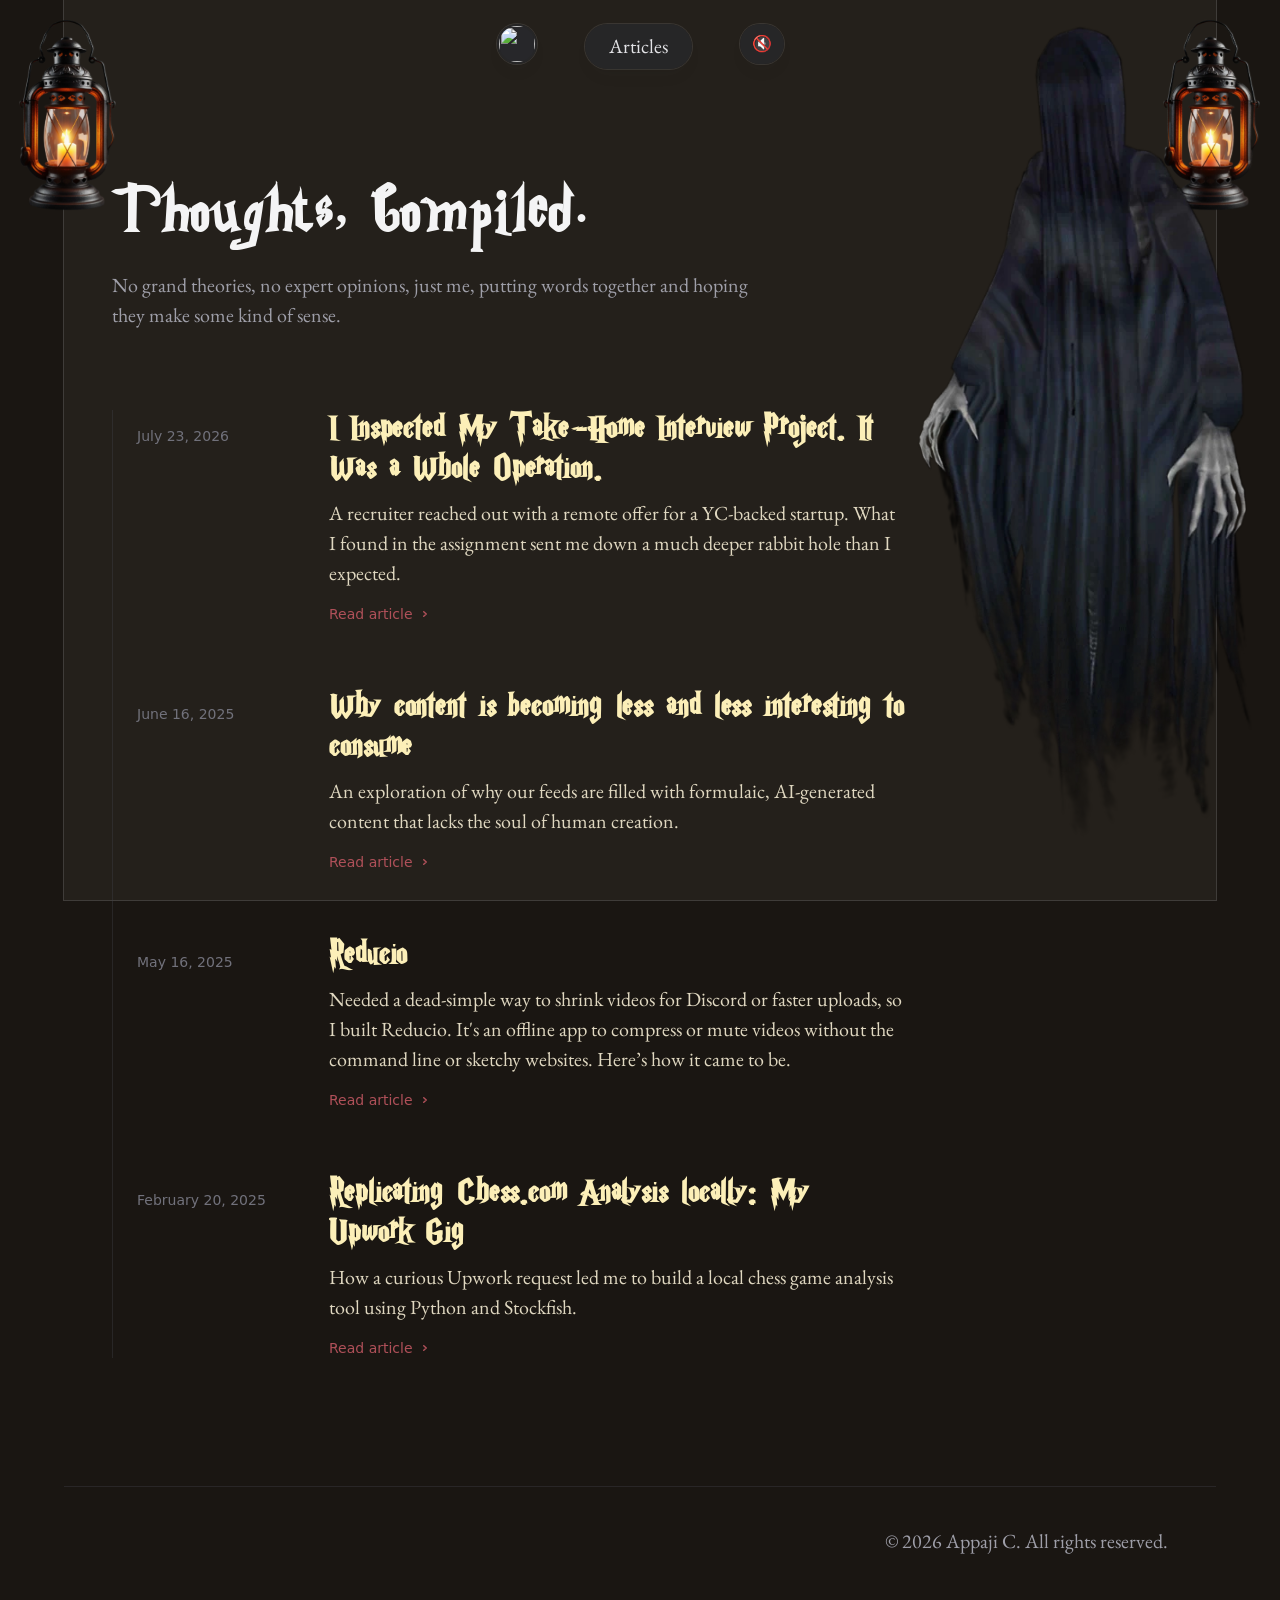
==== commit 7964d8e1: "deploy" ====
--- a/articles/index.html
+++ b/articles/index.html
@@ -1,4 +1,4 @@
-<!DOCTYPE html><html lang="en" data-astro-cid-sckkx6r4> <head><meta charset="UTF-8"><meta name="viewport" content="width=device-width"><link rel="icon" type="image/svg+xml" href="/favicon.ico"><link rel="preconnect" href="https://fonts.googleapis.com"><link rel="preconnect" href="https://fonts.gstatic.com" crossorigin><link href="https://fonts.googleapis.com/css2?family=EB+Garamond:ital,wght@0,400..800;1,400..800&family=Inter:ital,opsz,wght@0,14..32,100..900;1,14..32,100..900&display=swap" rel="stylesheet"><script defer src="/script.js" data-website-id="1bbae7b1-22e2-43d4-b919-5324c3057df2"></script><meta name="generator" content="Astro v5.18.2"><meta name="description" content="Appaji, a Computer Science graduate from IIT Patna and former intern at Arista Networks, is a Software Engineer at Infinite Reality. Passionate about building innovative web experiences, with a strong interest in sustainable and customer-focused startups."><meta name="astro-view-transitions-enabled" content="true"><meta name="astro-view-transitions-fallback" content="animate"><script type="module" src="/_astro/ClientRouter.astro_astro_type_script_index_0_lang.CDGfc0hd.js"></script><title>Appaji - Software Engineer</title><link rel="stylesheet" href="/_astro/_slug_.mkJSnXDT.css"></head> <body class="relative bg-[#1a1612]!" data-astro-cid-sckkx6r4> <div class="fixed inset-0 flex justify-center sm:px-8" data-astro-cid-sckkx6r4> <div class="flex w-full max-w-7xl lg:px-8" data-astro-cid-sckkx6r4> <div class="w-full bg-[#24201b] ring-1 ring-zinc-300/20" data-astro-cid-sckkx6r4></div> </div> </div> <style>astro-island,astro-slot,astro-static-slot{display:contents}</style><script>(()=>{var e=async t=>{await(await t())()};(self.Astro||(self.Astro={})).only=e;window.dispatchEvent(new Event("astro:only"));})();</script><script>(()=>{var A=Object.defineProperty;var g=(i,o,a)=>o in i?A(i,o,{enumerable:!0,configurable:!0,writable:!0,value:a}):i[o]=a;var d=(i,o,a)=>g(i,typeof o!="symbol"?o+"":o,a);{let i={0:t=>m(t),1:t=>a(t),2:t=>new RegExp(t),3:t=>new Date(t),4:t=>new Map(a(t)),5:t=>new Set(a(t)),6:t=>BigInt(t),7:t=>new URL(t),8:t=>new Uint8Array(t),9:t=>new Uint16Array(t),10:t=>new Uint32Array(t),11:t=>1/0*t},o=t=>{let[l,e]=t;return l in i?i[l](e):void 0},a=t=>t.map(o),m=t=>typeof t!="object"||t===null?t:Object.fromEntries(Object.entries(t).map(([l,e])=>[l,o(e)]));class y extends HTMLElement{constructor(){super(...arguments);d(this,"Component");d(this,"hydrator");d(this,"hydrate",async()=>{var b;if(!this.hydrator||!this.isConnected)return;let e=(b=this.parentElement)==null?void 0:b.closest("astro-island[ssr]");if(e){e.addEventListener("astro:hydrate",this.hydrate,{once:!0});return}let c=this.querySelectorAll("astro-slot"),n={},h=this.querySelectorAll("template[data-astro-template]");for(let r of h){let s=r.closest(this.tagName);s!=null&&s.isSameNode(this)&&(n[r.getAttribute("data-astro-template")||"default"]=r.innerHTML,r.remove())}for(let r of c){let s=r.closest(this.tagName);s!=null&&s.isSameNode(this)&&(n[r.getAttribute("name")||"default"]=r.innerHTML)}let p;try{p=this.hasAttribute("props")?m(JSON.parse(this.getAttribute("props"))):{}}catch(r){let s=this.getAttribute("component-url")||"<unknown>",v=this.getAttribute("component-export");throw v&&(s+=` (export ${v})`),console.error(`[hydrate] Error parsing props for component ${s}`,this.getAttribute("props"),r),r}let u;await this.hydrator(this)(this.Component,p,n,{client:this.getAttribute("client")}),this.removeAttribute("ssr"),this.dispatchEvent(new CustomEvent("astro:hydrate"))});d(this,"unmount",()=>{this.isConnected||this.dispatchEvent(new CustomEvent("astro:unmount"))})}disconnectedCallback(){document.removeEventListener("astro:after-swap",this.unmount),document.addEventListener("astro:after-swap",this.unmount,{once:!0})}connectedCallback(){if(!this.hasAttribute("await-children")||document.readyState==="interactive"||document.readyState==="complete")this.childrenConnectedCallback();else{let e=()=>{document.removeEventListener("DOMContentLoaded",e),c.disconnect(),this.childrenConnectedCallback()},c=new MutationObserver(()=>{var n;((n=this.lastChild)==null?void 0:n.nodeType)===Node.COMMENT_NODE&&this.lastChild.nodeValue==="astro:end"&&(this.lastChild.remove(),e())});c.observe(this,{childList:!0}),document.addEventListener("DOMContentLoaded",e)}}async childrenConnectedCallback(){let e=this.getAttribute("before-hydration-url");e&&await import(e),this.start()}async start(){let e=JSON.parse(this.getAttribute("opts")),c=this.getAttribute("client");if(Astro[c]===void 0){window.addEventListener(`astro:${c}`,()=>this.start(),{once:!0});return}try{await Astro[c](async()=>{let n=this.getAttribute("renderer-url"),[h,{default:p}]=await Promise.all([import(this.getAttribute("component-url")),n?import(n):()=>()=>{}]),u=this.getAttribute("component-export")||"default";if(!u.includes("."))this.Component=h[u];else{this.Component=h;for(let f of u.split("."))this.Component=this.Component[f]}return this.hydrator=p,this.hydrate},e,this)}catch(n){console.error(`[astro-island] Error hydrating ${this.getAttribute("component-url")}`,n)}}attributeChangedCallback(){this.hydrate()}}d(y,"observedAttributes",["props"]),customElements.get("astro-island")||customElements.define("astro-island",y)}})();</script><astro-island uid="1WpTBE" component-url="/_astro/Floaters.BWLagnFK.js" component-export="default" renderer-url="/_astro/client.4HrEwUw9.js" props="{&quot;data-astro-cid-sckkx6r4&quot;:[0,true]}" ssr client="only" opts="{&quot;name&quot;:&quot;Floaters&quot;,&quot;value&quot;:true}"></astro-island> <script>(()=>{var e=async t=>{await(await t())()};(self.Astro||(self.Astro={})).load=e;window.dispatchEvent(new Event("astro:load"));})();</script><astro-island uid="Z1Xje54" prefix="r11" component-url="/_astro/Header.DmBc9wNi.js" component-export="Header" renderer-url="/_astro/client.4HrEwUw9.js" props="{&quot;pathname&quot;:[0,&quot;/articles/&quot;],&quot;data-astro-cid-sckkx6r4&quot;:[0,true]}" ssr client="load" opts="{&quot;name&quot;:&quot;HeaderJsx&quot;,&quot;value&quot;:true}" await-children><header class="pointer-events-none relative z-50 flex flex-none flex-col" style="height:var(--header-height);margin-bottom:var(--header-mb)"><div class="top-0 z-10 h-16 pt-6" style="position:var(--header-position)"><div class="sm:px-8 top-(--header-top,--spacing(6)) w-full" style="position:var(--header-inner-position)"><div class="mx-auto w-full max-w-7xl lg:px-8"><div class="relative px-4 sm:px-8 lg:px-12"><div class="mx-auto max-w-2xl lg:max-w-5xl xl:max-w-7xl"><div class="relative flex justify-center gap-4 sm:gap-6 md:gap-8 lg:gap-10 xl:gap-12"><div class="flex justify-self-start"><div class="h-10 w-10 rounded-full bg-zinc-800/90 p-0.5 shadow-lg ring-1 shadow-zinc-800/5 ring-white/10 backdrop-blur-sm"><a href="/" aria-label="Home" class="pointer-events-auto"><img src="/avatar.webp" alt="" sizes="3rem" class="rounded-full bg-zinc-800 object-cover h-9 w-9"/></a></div></div><div class="flex justify-end md:justify-center"><nav class="pointer-events-auto md:hidden"><ul class="flex rounded-full bg-zinc-800/90 px-3 text-sm font-medium text-zinc-200 shadow-lg ring-1 shadow-zinc-800/5 ring-white/10 backdrop-blur-sm"><li><a href="/articles" class="relative block px-3 py-2 transition hover:text-teal-400">Articles</a></li></ul></nav><nav class="pointer-events-auto hidden md:block"><ul class="flex rounded-full bg-zinc-800/90 px-3 text-sm font-medium text-zinc-200 shadow-lg ring-1 shadow-zinc-800/5 ring-white/10 backdrop-blur-sm"><li><a href="/articles" class="relative block px-3 py-2 transition hover:text-teal-400">Articles</a></li></ul></nav></div><div class="flex justify-end"><astro-slot> <astro-island uid="Z1dJGtD" component-url="/_astro/Header.DmBc9wNi.js" component-export="Toggles" renderer-url="/_astro/client.4HrEwUw9.js" props="{&quot;data-astro-cid-sckkx6r4&quot;:[0,true]}" ssr client="only" opts="{&quot;name&quot;:&quot;Toggles&quot;,&quot;value&quot;:true}"></astro-island> </astro-slot></div></div></div></div></div></div></div></header><!--astro:end--></astro-island>  <div class="sm:px-8 mt-16 sm:mt-32"><div class="mx-auto w-full max-w-7xl lg:px-8"><div class="relative px-4 sm:px-8 lg:px-12"><div class="mx-auto max-w-2xl lg:max-w-5xl xl:max-w-7xl"> <header class="max-w-2xl"> <h1 class="text-zinc-100">Thoughts, Compiled.</h1> <p class="mt-6 text-zinc-400">
+<!DOCTYPE html><html lang="en" data-astro-cid-sckkx6r4> <head><meta charset="UTF-8"><meta name="viewport" content="width=device-width"><link rel="icon" type="image/svg+xml" href="/favicon.ico"><link rel="preconnect" href="https://fonts.googleapis.com"><link rel="preconnect" href="https://fonts.gstatic.com" crossorigin><link href="https://fonts.googleapis.com/css2?family=EB+Garamond:ital,wght@0,400..800;1,400..800&family=Inter:ital,opsz,wght@0,14..32,100..900;1,14..32,100..900&display=swap" rel="stylesheet"><script defer src="/script.js" data-website-id="1bbae7b1-22e2-43d4-b919-5324c3057df2"></script><meta name="generator" content="Astro v5.18.2"><meta name="description" content="Appaji, a Computer Science graduate from IIT Patna and former intern at Arista Networks, is a Software Engineer at Infinite Reality. Passionate about building innovative web experiences, with a strong interest in sustainable and customer-focused startups."><meta name="astro-view-transitions-enabled" content="true"><meta name="astro-view-transitions-fallback" content="animate"><script type="module" src="/_astro/ClientRouter.astro_astro_type_script_index_0_lang.CDGfc0hd.js"></script><title>Appaji - Software Engineer</title><link rel="stylesheet" href="/_astro/_slug_.mkJSnXDT.css"></head> <body class="relative bg-[#1a1612]!" data-astro-cid-sckkx6r4> <div class="fixed inset-0 flex justify-center sm:px-8" data-astro-cid-sckkx6r4> <div class="flex w-full max-w-7xl lg:px-8" data-astro-cid-sckkx6r4> <div class="w-full bg-[#24201b] ring-1 ring-zinc-300/20" data-astro-cid-sckkx6r4></div> </div> </div> <style>astro-island,astro-slot,astro-static-slot{display:contents}</style><script>(()=>{var e=async t=>{await(await t())()};(self.Astro||(self.Astro={})).only=e;window.dispatchEvent(new Event("astro:only"));})();</script><script>(()=>{var A=Object.defineProperty;var g=(i,o,a)=>o in i?A(i,o,{enumerable:!0,configurable:!0,writable:!0,value:a}):i[o]=a;var d=(i,o,a)=>g(i,typeof o!="symbol"?o+"":o,a);{let i={0:t=>m(t),1:t=>a(t),2:t=>new RegExp(t),3:t=>new Date(t),4:t=>new Map(a(t)),5:t=>new Set(a(t)),6:t=>BigInt(t),7:t=>new URL(t),8:t=>new Uint8Array(t),9:t=>new Uint16Array(t),10:t=>new Uint32Array(t),11:t=>1/0*t},o=t=>{let[l,e]=t;return l in i?i[l](e):void 0},a=t=>t.map(o),m=t=>typeof t!="object"||t===null?t:Object.fromEntries(Object.entries(t).map(([l,e])=>[l,o(e)]));class y extends HTMLElement{constructor(){super(...arguments);d(this,"Component");d(this,"hydrator");d(this,"hydrate",async()=>{var b;if(!this.hydrator||!this.isConnected)return;let e=(b=this.parentElement)==null?void 0:b.closest("astro-island[ssr]");if(e){e.addEventListener("astro:hydrate",this.hydrate,{once:!0});return}let c=this.querySelectorAll("astro-slot"),n={},h=this.querySelectorAll("template[data-astro-template]");for(let r of h){let s=r.closest(this.tagName);s!=null&&s.isSameNode(this)&&(n[r.getAttribute("data-astro-template")||"default"]=r.innerHTML,r.remove())}for(let r of c){let s=r.closest(this.tagName);s!=null&&s.isSameNode(this)&&(n[r.getAttribute("name")||"default"]=r.innerHTML)}let p;try{p=this.hasAttribute("props")?m(JSON.parse(this.getAttribute("props"))):{}}catch(r){let s=this.getAttribute("component-url")||"<unknown>",v=this.getAttribute("component-export");throw v&&(s+=` (export ${v})`),console.error(`[hydrate] Error parsing props for component ${s}`,this.getAttribute("props"),r),r}let u;await this.hydrator(this)(this.Component,p,n,{client:this.getAttribute("client")}),this.removeAttribute("ssr"),this.dispatchEvent(new CustomEvent("astro:hydrate"))});d(this,"unmount",()=>{this.isConnected||this.dispatchEvent(new CustomEvent("astro:unmount"))})}disconnectedCallback(){document.removeEventListener("astro:after-swap",this.unmount),document.addEventListener("astro:after-swap",this.unmount,{once:!0})}connectedCallback(){if(!this.hasAttribute("await-children")||document.readyState==="interactive"||document.readyState==="complete")this.childrenConnectedCallback();else{let e=()=>{document.removeEventListener("DOMContentLoaded",e),c.disconnect(),this.childrenConnectedCallback()},c=new MutationObserver(()=>{var n;((n=this.lastChild)==null?void 0:n.nodeType)===Node.COMMENT_NODE&&this.lastChild.nodeValue==="astro:end"&&(this.lastChild.remove(),e())});c.observe(this,{childList:!0}),document.addEventListener("DOMContentLoaded",e)}}async childrenConnectedCallback(){let e=this.getAttribute("before-hydration-url");e&&await import(e),this.start()}async start(){let e=JSON.parse(this.getAttribute("opts")),c=this.getAttribute("client");if(Astro[c]===void 0){window.addEventListener(`astro:${c}`,()=>this.start(),{once:!0});return}try{await Astro[c](async()=>{let n=this.getAttribute("renderer-url"),[h,{default:p}]=await Promise.all([import(this.getAttribute("component-url")),n?import(n):()=>()=>{}]),u=this.getAttribute("component-export")||"default";if(!u.includes("."))this.Component=h[u];else{this.Component=h;for(let f of u.split("."))this.Component=this.Component[f]}return this.hydrator=p,this.hydrate},e,this)}catch(n){console.error(`[astro-island] Error hydrating ${this.getAttribute("component-url")}`,n)}}attributeChangedCallback(){this.hydrate()}}d(y,"observedAttributes",["props"]),customElements.get("astro-island")||customElements.define("astro-island",y)}})();</script><astro-island uid="1WpTBE" component-url="/_astro/Floaters.BWLagnFK.js" component-export="default" renderer-url="/_astro/client.4HrEwUw9.js" props="{&quot;data-astro-cid-sckkx6r4&quot;:[0,true]}" ssr client="only" opts="{&quot;name&quot;:&quot;Floaters&quot;,&quot;value&quot;:true}"></astro-island> <script>(()=>{var e=async t=>{await(await t())()};(self.Astro||(self.Astro={})).load=e;window.dispatchEvent(new Event("astro:load"));})();</script><astro-island uid="Z1Xje54" prefix="r11" component-url="/_astro/Header.DmBc9wNi.js" component-export="Header" renderer-url="/_astro/client.4HrEwUw9.js" props="{&quot;pathname&quot;:[0,&quot;/articles/&quot;],&quot;data-astro-cid-sckkx6r4&quot;:[0,true]}" ssr client="load" opts="{&quot;name&quot;:&quot;HeaderJsx&quot;,&quot;value&quot;:true}" await-children><header class="pointer-events-none relative z-50 flex flex-none flex-col" style="height:var(--header-height);margin-bottom:var(--header-mb)"><div class="top-0 z-10 h-16 pt-6" style="position:var(--header-position)"><div class="sm:px-8 top-(--header-top,--spacing(6)) w-full" style="position:var(--header-inner-position)"><div class="mx-auto w-full max-w-7xl lg:px-8"><div class="relative px-4 sm:px-8 lg:px-12"><div class="mx-auto max-w-2xl lg:max-w-5xl xl:max-w-7xl"><div class="relative flex justify-center gap-4 sm:gap-6 md:gap-8 lg:gap-10 xl:gap-12"><div class="flex justify-self-start"><div class="h-10 w-10 rounded-full bg-zinc-800/90 p-0.5 shadow-lg ring-1 shadow-zinc-800/5 ring-white/10 backdrop-blur-sm"><a href="/" aria-label="Home" class="pointer-events-auto"><img src="https://cdn.jsdelivr.net/gh/CITIZENDOT/citizendot.github.io@main/avatar.webp" alt="" sizes="3rem" class="rounded-full bg-zinc-800 object-cover h-9 w-9"/></a></div></div><div class="flex justify-end md:justify-center"><nav class="pointer-events-auto md:hidden"><ul class="flex rounded-full bg-zinc-800/90 px-3 text-sm font-medium text-zinc-200 shadow-lg ring-1 shadow-zinc-800/5 ring-white/10 backdrop-blur-sm"><li><a href="/articles" class="relative block px-3 py-2 transition hover:text-teal-400">Articles</a></li></ul></nav><nav class="pointer-events-auto hidden md:block"><ul class="flex rounded-full bg-zinc-800/90 px-3 text-sm font-medium text-zinc-200 shadow-lg ring-1 shadow-zinc-800/5 ring-white/10 backdrop-blur-sm"><li><a href="/articles" class="relative block px-3 py-2 transition hover:text-teal-400">Articles</a></li></ul></nav></div><div class="flex justify-end"><astro-slot> <astro-island uid="Z1dJGtD" component-url="/_astro/Header.DmBc9wNi.js" component-export="Toggles" renderer-url="/_astro/client.4HrEwUw9.js" props="{&quot;data-astro-cid-sckkx6r4&quot;:[0,true]}" ssr client="only" opts="{&quot;name&quot;:&quot;Toggles&quot;,&quot;value&quot;:true}"></astro-island> </astro-slot></div></div></div></div></div></div></div></header><!--astro:end--></astro-island>  <div class="sm:px-8 mt-16 sm:mt-32"><div class="mx-auto w-full max-w-7xl lg:px-8"><div class="relative px-4 sm:px-8 lg:px-12"><div class="mx-auto max-w-2xl lg:max-w-5xl xl:max-w-7xl"> <header class="max-w-2xl"> <h1 class="text-zinc-100">Thoughts, Compiled.</h1> <p class="mt-6 text-zinc-400">
 No grand theories, no expert opinions, just me, putting words together and hoping they make
         some kind of sense.
 </p> </header> <div class="mt-16 sm:mt-20"> <div class="md:border-l md:border-zinc-700/40 md:pl-6"> <div class="pointer-events-auto flex max-w-3xl flex-col space-y-16"> <article class="md:grid md:grid-cols-4 md:items-baseline"><div class="md:col-span-3 group relative flex flex-col items-start"><h2 class="font-card-title group-hover:text-shadow-golden-subtle text-4xl font-semibold tracking-wide text-[#fcefb8]"><div class="absolute -inset-x-4 -inset-y-6 z-0 scale-95 bg-zinc-600/50 opacity-0 transition group-hover:scale-100 group-hover:opacity-100 sm:-inset-x-6 sm:rounded-2xl"></div><a href="/articles/fake-job-interview-git-hook-malware"><span class="absolute -inset-x-4 -inset-y-6 z-20 sm:-inset-x-6 sm:rounded-2xl"></span><span class="relative z-10">I Inspected My Take-Home Interview Project. It Was a Whole Operation.</span></a></h2><time class="md:hidden relative z-10 order-first mb-3 flex items-center text-sm text-zinc-500 pl-3.5"><span class="absolute inset-y-0 left-0 flex items-center" aria-hidden="true"><span class="h-4 w-0.5 rounded-full bg-zinc-500"></span></span>July 23, 2026</time><p class="relative z-10 mt-2 text-base text-[#e0d8c1]">A recruiter reached out with a remote offer for a YC-backed startup. What I found in the assignment sent me down a much deeper rabbit hole than I expected.</p><div aria-hidden="true" class="relative z-10 mt-4 flex items-center text-sm font-medium text-[#b6535cf4]">Read article<svg viewBox="0 0 16 16" fill="none" aria-hidden="true" class="ml-1 h-4 w-4 stroke-current"><path d="M6.75 5.75 9.25 8l-2.5 2.25" stroke-width="1.5" stroke-linecap="round" stroke-linejoin="round"></path></svg></div></div><time class="mt-1 max-md:hidden relative z-10 order-first mb-3 flex items-center text-sm text-zinc-500">July 23, 2026</time></article><article class="md:grid md:grid-cols-4 md:items-baseline"><div class="md:col-span-3 group relative flex flex-col items-start"><h2 class="font-card-title group-hover:text-shadow-golden-subtle text-4xl font-semibold tracking-wide text-[#fcefb8]"><div class="absolute -inset-x-4 -inset-y-6 z-0 scale-95 bg-zinc-600/50 opacity-0 transition group-hover:scale-100 group-hover:opacity-100 sm:-inset-x-6 sm:rounded-2xl"></div><a href="/articles/the-great-content-blah"><span class="absolute -inset-x-4 -inset-y-6 z-20 sm:-inset-x-6 sm:rounded-2xl"></span><span class="relative z-10">Why content is becoming less and less interesting to consume</span></a></h2><time class="md:hidden relative z-10 order-first mb-3 flex items-center text-sm text-zinc-500 pl-3.5"><span class="absolute inset-y-0 left-0 flex items-center" aria-hidden="true"><span class="h-4 w-0.5 rounded-full bg-zinc-500"></span></span>June 16, 2025</time><p class="relative z-10 mt-2 text-base text-[#e0d8c1]">An exploration of why our feeds are filled with formulaic, AI-generated content that lacks the soul of human creation.</p><div aria-hidden="true" class="relative z-10 mt-4 flex items-center text-sm font-medium text-[#b6535cf4]">Read article<svg viewBox="0 0 16 16" fill="none" aria-hidden="true" class="ml-1 h-4 w-4 stroke-current"><path d="M6.75 5.75 9.25 8l-2.5 2.25" stroke-width="1.5" stroke-linecap="round" stroke-linejoin="round"></path></svg></div></div><time class="mt-1 max-md:hidden relative z-10 order-first mb-3 flex items-center text-sm text-zinc-500">June 16, 2025</time></article><article class="md:grid md:grid-cols-4 md:items-baseline"><div class="md:col-span-3 group relative flex flex-col items-start"><h2 class="font-card-title group-hover:text-shadow-golden-subtle text-4xl font-semibold tracking-wide text-[#fcefb8]"><div class="absolute -inset-x-4 -inset-y-6 z-0 scale-95 bg-zinc-600/50 opacity-0 transition group-hover:scale-100 group-hover:opacity-100 sm:-inset-x-6 sm:rounded-2xl"></div><a href="/articles/reducio"><span class="absolute -inset-x-4 -inset-y-6 z-20 sm:-inset-x-6 sm:rounded-2xl"></span><span class="relative z-10">Reducio</span></a></h2><time class="md:hidden relative z-10 order-first mb-3 flex items-center text-sm text-zinc-500 pl-3.5"><span class="absolute inset-y-0 left-0 flex items-center" aria-hidden="true"><span class="h-4 w-0.5 rounded-full bg-zinc-500"></span></span>May 16, 2025</time><p class="relative z-10 mt-2 text-base text-[#e0d8c1]">Needed a dead-simple way to shrink videos for Discord or faster uploads, so I built Reducio. It&#x27;s an offline app to compress or mute videos without the command line or sketchy websites. Here’s how it came to be.</p><div aria-hidden="true" class="relative z-10 mt-4 flex items-center text-sm font-medium text-[#b6535cf4]">Read article<svg viewBox="0 0 16 16" fill="none" aria-hidden="true" class="ml-1 h-4 w-4 stroke-current"><path d="M6.75 5.75 9.25 8l-2.5 2.25" stroke-width="1.5" stroke-linecap="round" stroke-linejoin="round"></path></svg></div></div><time class="mt-1 max-md:hidden relative z-10 order-first mb-3 flex items-center text-sm text-zinc-500">May 16, 2025</time></article><article class="md:grid md:grid-cols-4 md:items-baseline"><div class="md:col-span-3 group relative flex flex-col items-start"><h2 class="font-card-title group-hover:text-shadow-golden-subtle text-4xl font-semibold tracking-wide text-[#fcefb8]"><div class="absolute -inset-x-4 -inset-y-6 z-0 scale-95 bg-zinc-600/50 opacity-0 transition group-hover:scale-100 group-hover:opacity-100 sm:-inset-x-6 sm:rounded-2xl"></div><a href="/articles/replicating-chess-com-analysis-locally"><span class="absolute -inset-x-4 -inset-y-6 z-20 sm:-inset-x-6 sm:rounded-2xl"></span><span class="relative z-10">Replicating Chess.com Analysis locally: My Upwork Gig</span></a></h2><time class="md:hidden relative z-10 order-first mb-3 flex items-center text-sm text-zinc-500 pl-3.5"><span class="absolute inset-y-0 left-0 flex items-center" aria-hidden="true"><span class="h-4 w-0.5 rounded-full bg-zinc-500"></span></span>February 20, 2025</time><p class="relative z-10 mt-2 text-base text-[#e0d8c1]">How a curious Upwork request led me to build a local chess game analysis tool using Python and Stockfish.</p><div aria-hidden="true" class="relative z-10 mt-4 flex items-center text-sm font-medium text-[#b6535cf4]">Read article<svg viewBox="0 0 16 16" fill="none" aria-hidden="true" class="ml-1 h-4 w-4 stroke-current"><path d="M6.75 5.75 9.25 8l-2.5 2.25" stroke-width="1.5" stroke-linecap="round" stroke-linejoin="round"></path></svg></div></div><time class="mt-1 max-md:hidden relative z-10 order-first mb-3 flex items-center text-sm text-zinc-500">February 20, 2025</time></article> </div> </div> </div> </div></div></div></div>  <footer class="mt-32 flex-none"><div class="sm:px-8"><div class="mx-auto w-full max-w-7xl lg:px-8"><div class="border-t border-zinc-700/40 pt-10 pb-16"><div class="relative px-4 sm:px-8 lg:px-12"><div class="mx-auto max-w-2xl lg:max-w-5xl xl:max-w-7xl"><div class="flex flex-col items-center justify-between gap-6 md:flex-row"><div class="flex flex-wrap justify-center gap-x-6 gap-y-1 text-sm font-medium text-zinc-200"></div><p class="text-sm text-zinc-400">© <!-- -->2026<!-- --> Appaji C. All rights reserved.</p></div></div></div></div></div></div></footer> <video style="display: none;" id="PrologueBackground" data-astro-cid-sckkx6r4 data-astro-transition-persist="astro-gbvijb6a-1"> <source src="/Prologue.mp3" type="video/mp4" data-astro-cid-sckkx6r4 data-astro-transition-persist="astro-coppatqy-2"> </video> </body></html>
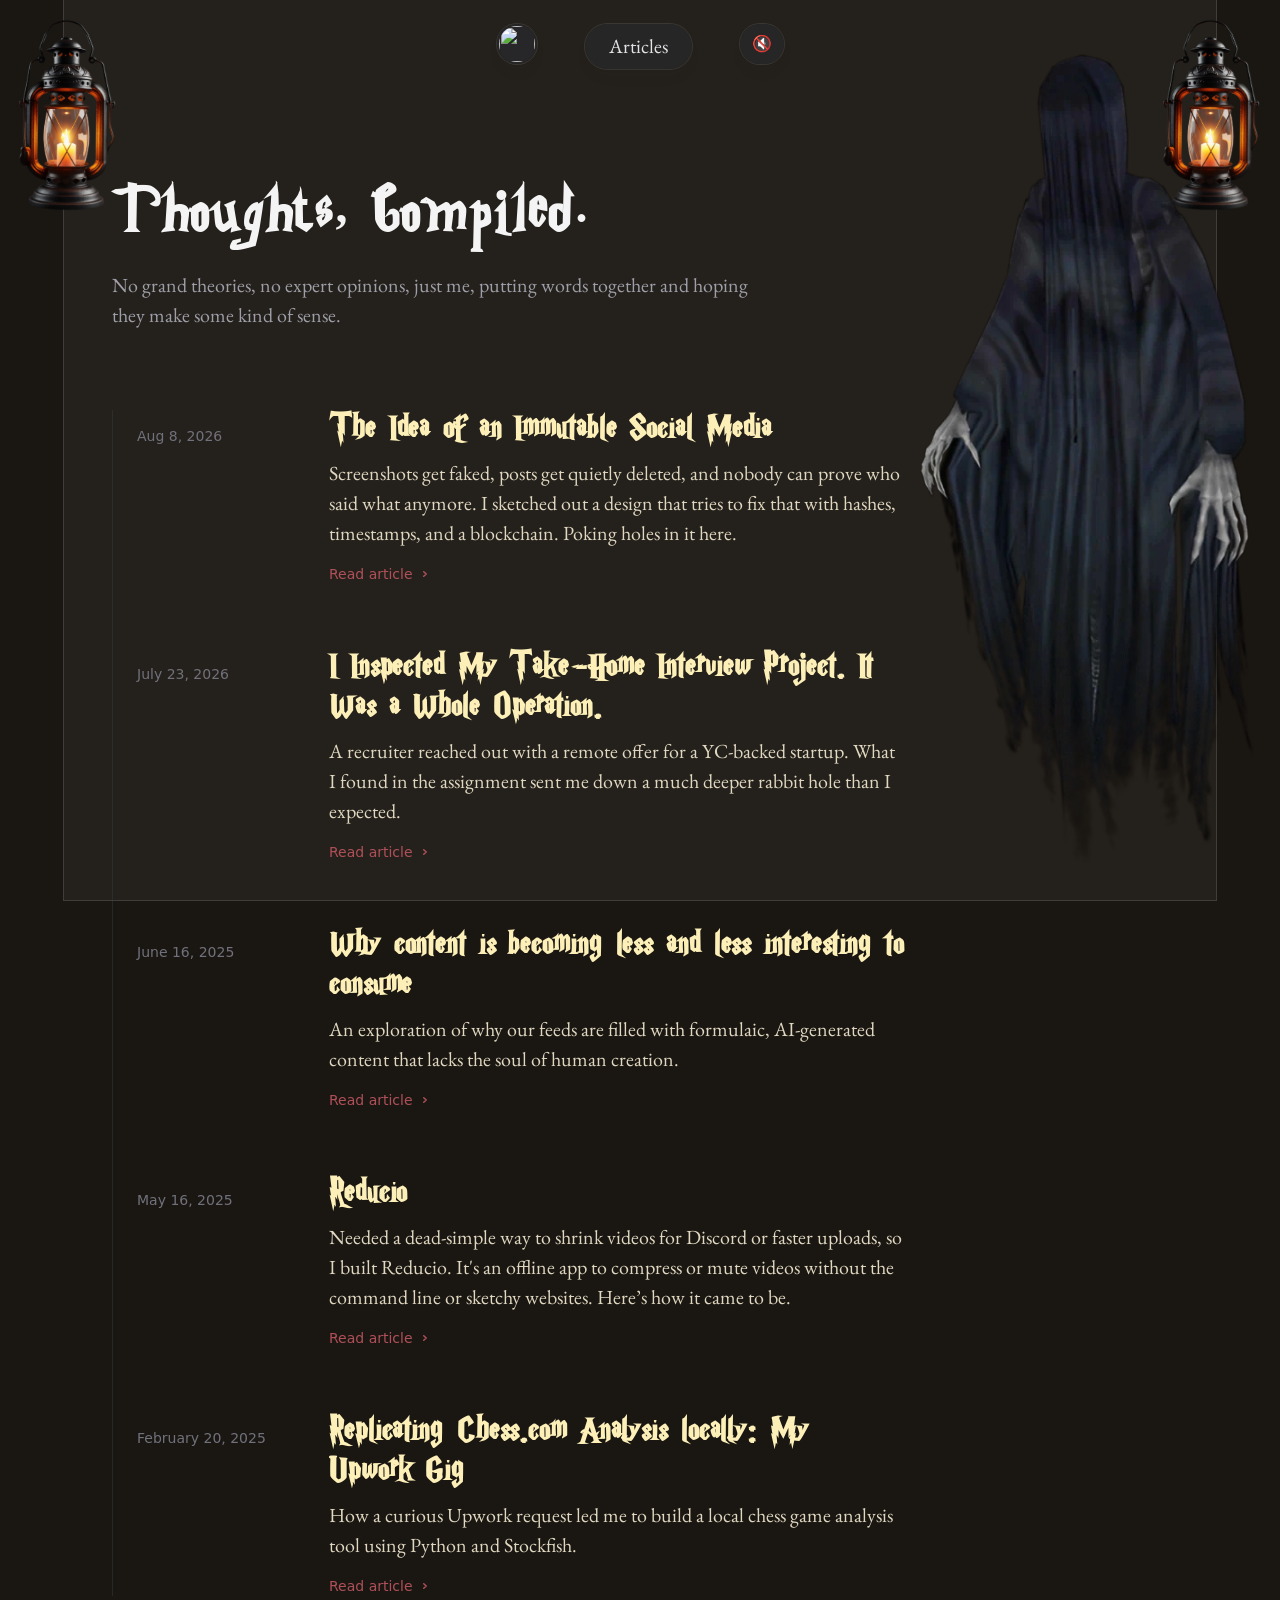
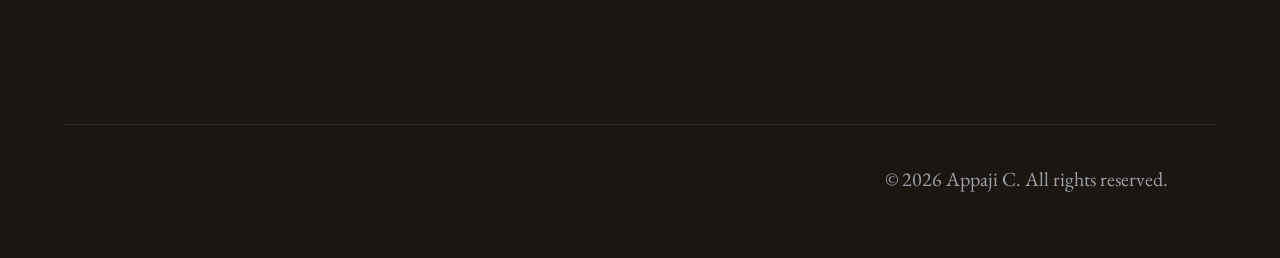
==== commit 9aabe12a: "deploy" ====
--- a/articles/index.html
+++ b/articles/index.html
@@ -1,4 +1,4 @@
-<!DOCTYPE html><html lang="en" data-astro-cid-sckkx6r4> <head><meta charset="UTF-8"><meta name="viewport" content="width=device-width"><link rel="icon" type="image/svg+xml" href="/favicon.ico"><link rel="preconnect" href="https://fonts.googleapis.com"><link rel="preconnect" href="https://fonts.gstatic.com" crossorigin><link href="https://fonts.googleapis.com/css2?family=EB+Garamond:ital,wght@0,400..800;1,400..800&family=Inter:ital,opsz,wght@0,14..32,100..900;1,14..32,100..900&display=swap" rel="stylesheet"><script defer src="/script.js" data-website-id="1bbae7b1-22e2-43d4-b919-5324c3057df2"></script><meta name="generator" content="Astro v5.18.2"><meta name="description" content="Appaji, a Computer Science graduate from IIT Patna and former intern at Arista Networks, is a Software Engineer at Infinite Reality. Passionate about building innovative web experiences, with a strong interest in sustainable and customer-focused startups."><meta name="astro-view-transitions-enabled" content="true"><meta name="astro-view-transitions-fallback" content="animate"><script type="module" src="/_astro/ClientRouter.astro_astro_type_script_index_0_lang.CDGfc0hd.js"></script><title>Appaji - Software Engineer</title><link rel="stylesheet" href="/_astro/_slug_.mkJSnXDT.css"></head> <body class="relative bg-[#1a1612]!" data-astro-cid-sckkx6r4> <div class="fixed inset-0 flex justify-center sm:px-8" data-astro-cid-sckkx6r4> <div class="flex w-full max-w-7xl lg:px-8" data-astro-cid-sckkx6r4> <div class="w-full bg-[#24201b] ring-1 ring-zinc-300/20" data-astro-cid-sckkx6r4></div> </div> </div> <style>astro-island,astro-slot,astro-static-slot{display:contents}</style><script>(()=>{var e=async t=>{await(await t())()};(self.Astro||(self.Astro={})).only=e;window.dispatchEvent(new Event("astro:only"));})();</script><script>(()=>{var A=Object.defineProperty;var g=(i,o,a)=>o in i?A(i,o,{enumerable:!0,configurable:!0,writable:!0,value:a}):i[o]=a;var d=(i,o,a)=>g(i,typeof o!="symbol"?o+"":o,a);{let i={0:t=>m(t),1:t=>a(t),2:t=>new RegExp(t),3:t=>new Date(t),4:t=>new Map(a(t)),5:t=>new Set(a(t)),6:t=>BigInt(t),7:t=>new URL(t),8:t=>new Uint8Array(t),9:t=>new Uint16Array(t),10:t=>new Uint32Array(t),11:t=>1/0*t},o=t=>{let[l,e]=t;return l in i?i[l](e):void 0},a=t=>t.map(o),m=t=>typeof t!="object"||t===null?t:Object.fromEntries(Object.entries(t).map(([l,e])=>[l,o(e)]));class y extends HTMLElement{constructor(){super(...arguments);d(this,"Component");d(this,"hydrator");d(this,"hydrate",async()=>{var b;if(!this.hydrator||!this.isConnected)return;let e=(b=this.parentElement)==null?void 0:b.closest("astro-island[ssr]");if(e){e.addEventListener("astro:hydrate",this.hydrate,{once:!0});return}let c=this.querySelectorAll("astro-slot"),n={},h=this.querySelectorAll("template[data-astro-template]");for(let r of h){let s=r.closest(this.tagName);s!=null&&s.isSameNode(this)&&(n[r.getAttribute("data-astro-template")||"default"]=r.innerHTML,r.remove())}for(let r of c){let s=r.closest(this.tagName);s!=null&&s.isSameNode(this)&&(n[r.getAttribute("name")||"default"]=r.innerHTML)}let p;try{p=this.hasAttribute("props")?m(JSON.parse(this.getAttribute("props"))):{}}catch(r){let s=this.getAttribute("component-url")||"<unknown>",v=this.getAttribute("component-export");throw v&&(s+=` (export ${v})`),console.error(`[hydrate] Error parsing props for component ${s}`,this.getAttribute("props"),r),r}let u;await this.hydrator(this)(this.Component,p,n,{client:this.getAttribute("client")}),this.removeAttribute("ssr"),this.dispatchEvent(new CustomEvent("astro:hydrate"))});d(this,"unmount",()=>{this.isConnected||this.dispatchEvent(new CustomEvent("astro:unmount"))})}disconnectedCallback(){document.removeEventListener("astro:after-swap",this.unmount),document.addEventListener("astro:after-swap",this.unmount,{once:!0})}connectedCallback(){if(!this.hasAttribute("await-children")||document.readyState==="interactive"||document.readyState==="complete")this.childrenConnectedCallback();else{let e=()=>{document.removeEventListener("DOMContentLoaded",e),c.disconnect(),this.childrenConnectedCallback()},c=new MutationObserver(()=>{var n;((n=this.lastChild)==null?void 0:n.nodeType)===Node.COMMENT_NODE&&this.lastChild.nodeValue==="astro:end"&&(this.lastChild.remove(),e())});c.observe(this,{childList:!0}),document.addEventListener("DOMContentLoaded",e)}}async childrenConnectedCallback(){let e=this.getAttribute("before-hydration-url");e&&await import(e),this.start()}async start(){let e=JSON.parse(this.getAttribute("opts")),c=this.getAttribute("client");if(Astro[c]===void 0){window.addEventListener(`astro:${c}`,()=>this.start(),{once:!0});return}try{await Astro[c](async()=>{let n=this.getAttribute("renderer-url"),[h,{default:p}]=await Promise.all([import(this.getAttribute("component-url")),n?import(n):()=>()=>{}]),u=this.getAttribute("component-export")||"default";if(!u.includes("."))this.Component=h[u];else{this.Component=h;for(let f of u.split("."))this.Component=this.Component[f]}return this.hydrator=p,this.hydrate},e,this)}catch(n){console.error(`[astro-island] Error hydrating ${this.getAttribute("component-url")}`,n)}}attributeChangedCallback(){this.hydrate()}}d(y,"observedAttributes",["props"]),customElements.get("astro-island")||customElements.define("astro-island",y)}})();</script><astro-island uid="1WpTBE" component-url="/_astro/Floaters.BWLagnFK.js" component-export="default" renderer-url="/_astro/client.4HrEwUw9.js" props="{&quot;data-astro-cid-sckkx6r4&quot;:[0,true]}" ssr client="only" opts="{&quot;name&quot;:&quot;Floaters&quot;,&quot;value&quot;:true}"></astro-island> <script>(()=>{var e=async t=>{await(await t())()};(self.Astro||(self.Astro={})).load=e;window.dispatchEvent(new Event("astro:load"));})();</script><astro-island uid="Z1Xje54" prefix="r11" component-url="/_astro/Header.DmBc9wNi.js" component-export="Header" renderer-url="/_astro/client.4HrEwUw9.js" props="{&quot;pathname&quot;:[0,&quot;/articles/&quot;],&quot;data-astro-cid-sckkx6r4&quot;:[0,true]}" ssr client="load" opts="{&quot;name&quot;:&quot;HeaderJsx&quot;,&quot;value&quot;:true}" await-children><header class="pointer-events-none relative z-50 flex flex-none flex-col" style="height:var(--header-height);margin-bottom:var(--header-mb)"><div class="top-0 z-10 h-16 pt-6" style="position:var(--header-position)"><div class="sm:px-8 top-(--header-top,--spacing(6)) w-full" style="position:var(--header-inner-position)"><div class="mx-auto w-full max-w-7xl lg:px-8"><div class="relative px-4 sm:px-8 lg:px-12"><div class="mx-auto max-w-2xl lg:max-w-5xl xl:max-w-7xl"><div class="relative flex justify-center gap-4 sm:gap-6 md:gap-8 lg:gap-10 xl:gap-12"><div class="flex justify-self-start"><div class="h-10 w-10 rounded-full bg-zinc-800/90 p-0.5 shadow-lg ring-1 shadow-zinc-800/5 ring-white/10 backdrop-blur-sm"><a href="/" aria-label="Home" class="pointer-events-auto"><img src="https://cdn.jsdelivr.net/gh/CITIZENDOT/citizendot.github.io@main/avatar.webp" alt="" sizes="3rem" class="rounded-full bg-zinc-800 object-cover h-9 w-9"/></a></div></div><div class="flex justify-end md:justify-center"><nav class="pointer-events-auto md:hidden"><ul class="flex rounded-full bg-zinc-800/90 px-3 text-sm font-medium text-zinc-200 shadow-lg ring-1 shadow-zinc-800/5 ring-white/10 backdrop-blur-sm"><li><a href="/articles" class="relative block px-3 py-2 transition hover:text-teal-400">Articles</a></li></ul></nav><nav class="pointer-events-auto hidden md:block"><ul class="flex rounded-full bg-zinc-800/90 px-3 text-sm font-medium text-zinc-200 shadow-lg ring-1 shadow-zinc-800/5 ring-white/10 backdrop-blur-sm"><li><a href="/articles" class="relative block px-3 py-2 transition hover:text-teal-400">Articles</a></li></ul></nav></div><div class="flex justify-end"><astro-slot> <astro-island uid="Z1dJGtD" component-url="/_astro/Header.DmBc9wNi.js" component-export="Toggles" renderer-url="/_astro/client.4HrEwUw9.js" props="{&quot;data-astro-cid-sckkx6r4&quot;:[0,true]}" ssr client="only" opts="{&quot;name&quot;:&quot;Toggles&quot;,&quot;value&quot;:true}"></astro-island> </astro-slot></div></div></div></div></div></div></div></header><!--astro:end--></astro-island>  <div class="sm:px-8 mt-16 sm:mt-32"><div class="mx-auto w-full max-w-7xl lg:px-8"><div class="relative px-4 sm:px-8 lg:px-12"><div class="mx-auto max-w-2xl lg:max-w-5xl xl:max-w-7xl"> <header class="max-w-2xl"> <h1 class="text-zinc-100">Thoughts, Compiled.</h1> <p class="mt-6 text-zinc-400">
+<!DOCTYPE html><html lang="en" data-astro-cid-sckkx6r4> <head><meta charset="UTF-8"><meta name="viewport" content="width=device-width"><link rel="icon" type="image/svg+xml" href="/favicon.ico"><link rel="preconnect" href="https://fonts.googleapis.com"><link rel="preconnect" href="https://fonts.gstatic.com" crossorigin><link href="https://fonts.googleapis.com/css2?family=EB+Garamond:ital,wght@0,400..800;1,400..800&family=Inter:ital,opsz,wght@0,14..32,100..900;1,14..32,100..900&display=swap" rel="stylesheet"><script defer src="/script.js" data-website-id="1bbae7b1-22e2-43d4-b919-5324c3057df2"></script><meta name="generator" content="Astro v5.18.2"><meta name="description" content="Appaji, a Computer Science graduate from IIT Patna and former intern at Arista Networks, is a Software Engineer at Infinite Reality. Passionate about building innovative web experiences, with a strong interest in sustainable and customer-focused startups."><meta name="astro-view-transitions-enabled" content="true"><meta name="astro-view-transitions-fallback" content="animate"><script type="module" src="/_astro/ClientRouter.astro_astro_type_script_index_0_lang.CDGfc0hd.js"></script><title>Appaji - Software Engineer</title><link rel="stylesheet" href="/_astro/_slug_.o7QFxO3U.css"></head> <body class="relative bg-[#1a1612]!" data-astro-cid-sckkx6r4> <div class="fixed inset-0 flex justify-center sm:px-8" data-astro-cid-sckkx6r4> <div class="flex w-full max-w-7xl lg:px-8" data-astro-cid-sckkx6r4> <div class="w-full bg-[#24201b] ring-1 ring-zinc-300/20" data-astro-cid-sckkx6r4></div> </div> </div> <style>astro-island,astro-slot,astro-static-slot{display:contents}</style><script>(()=>{var e=async t=>{await(await t())()};(self.Astro||(self.Astro={})).only=e;window.dispatchEvent(new Event("astro:only"));})();</script><script>(()=>{var A=Object.defineProperty;var g=(i,o,a)=>o in i?A(i,o,{enumerable:!0,configurable:!0,writable:!0,value:a}):i[o]=a;var d=(i,o,a)=>g(i,typeof o!="symbol"?o+"":o,a);{let i={0:t=>m(t),1:t=>a(t),2:t=>new RegExp(t),3:t=>new Date(t),4:t=>new Map(a(t)),5:t=>new Set(a(t)),6:t=>BigInt(t),7:t=>new URL(t),8:t=>new Uint8Array(t),9:t=>new Uint16Array(t),10:t=>new Uint32Array(t),11:t=>1/0*t},o=t=>{let[l,e]=t;return l in i?i[l](e):void 0},a=t=>t.map(o),m=t=>typeof t!="object"||t===null?t:Object.fromEntries(Object.entries(t).map(([l,e])=>[l,o(e)]));class y extends HTMLElement{constructor(){super(...arguments);d(this,"Component");d(this,"hydrator");d(this,"hydrate",async()=>{var b;if(!this.hydrator||!this.isConnected)return;let e=(b=this.parentElement)==null?void 0:b.closest("astro-island[ssr]");if(e){e.addEventListener("astro:hydrate",this.hydrate,{once:!0});return}let c=this.querySelectorAll("astro-slot"),n={},h=this.querySelectorAll("template[data-astro-template]");for(let r of h){let s=r.closest(this.tagName);s!=null&&s.isSameNode(this)&&(n[r.getAttribute("data-astro-template")||"default"]=r.innerHTML,r.remove())}for(let r of c){let s=r.closest(this.tagName);s!=null&&s.isSameNode(this)&&(n[r.getAttribute("name")||"default"]=r.innerHTML)}let p;try{p=this.hasAttribute("props")?m(JSON.parse(this.getAttribute("props"))):{}}catch(r){let s=this.getAttribute("component-url")||"<unknown>",v=this.getAttribute("component-export");throw v&&(s+=` (export ${v})`),console.error(`[hydrate] Error parsing props for component ${s}`,this.getAttribute("props"),r),r}let u;await this.hydrator(this)(this.Component,p,n,{client:this.getAttribute("client")}),this.removeAttribute("ssr"),this.dispatchEvent(new CustomEvent("astro:hydrate"))});d(this,"unmount",()=>{this.isConnected||this.dispatchEvent(new CustomEvent("astro:unmount"))})}disconnectedCallback(){document.removeEventListener("astro:after-swap",this.unmount),document.addEventListener("astro:after-swap",this.unmount,{once:!0})}connectedCallback(){if(!this.hasAttribute("await-children")||document.readyState==="interactive"||document.readyState==="complete")this.childrenConnectedCallback();else{let e=()=>{document.removeEventListener("DOMContentLoaded",e),c.disconnect(),this.childrenConnectedCallback()},c=new MutationObserver(()=>{var n;((n=this.lastChild)==null?void 0:n.nodeType)===Node.COMMENT_NODE&&this.lastChild.nodeValue==="astro:end"&&(this.lastChild.remove(),e())});c.observe(this,{childList:!0}),document.addEventListener("DOMContentLoaded",e)}}async childrenConnectedCallback(){let e=this.getAttribute("before-hydration-url");e&&await import(e),this.start()}async start(){let e=JSON.parse(this.getAttribute("opts")),c=this.getAttribute("client");if(Astro[c]===void 0){window.addEventListener(`astro:${c}`,()=>this.start(),{once:!0});return}try{await Astro[c](async()=>{let n=this.getAttribute("renderer-url"),[h,{default:p}]=await Promise.all([import(this.getAttribute("component-url")),n?import(n):()=>()=>{}]),u=this.getAttribute("component-export")||"default";if(!u.includes("."))this.Component=h[u];else{this.Component=h;for(let f of u.split("."))this.Component=this.Component[f]}return this.hydrator=p,this.hydrate},e,this)}catch(n){console.error(`[astro-island] Error hydrating ${this.getAttribute("component-url")}`,n)}}attributeChangedCallback(){this.hydrate()}}d(y,"observedAttributes",["props"]),customElements.get("astro-island")||customElements.define("astro-island",y)}})();</script><astro-island uid="1WpTBE" component-url="/_astro/Floaters.BWLagnFK.js" component-export="default" renderer-url="/_astro/client.4HrEwUw9.js" props="{&quot;data-astro-cid-sckkx6r4&quot;:[0,true]}" ssr client="only" opts="{&quot;name&quot;:&quot;Floaters&quot;,&quot;value&quot;:true}"></astro-island> <script>(()=>{var e=async t=>{await(await t())()};(self.Astro||(self.Astro={})).load=e;window.dispatchEvent(new Event("astro:load"));})();</script><astro-island uid="Z1Xje54" prefix="r13" component-url="/_astro/Header.DmBc9wNi.js" component-export="Header" renderer-url="/_astro/client.4HrEwUw9.js" props="{&quot;pathname&quot;:[0,&quot;/articles/&quot;],&quot;data-astro-cid-sckkx6r4&quot;:[0,true]}" ssr client="load" opts="{&quot;name&quot;:&quot;HeaderJsx&quot;,&quot;value&quot;:true}" await-children><header class="pointer-events-none relative z-50 flex flex-none flex-col" style="height:var(--header-height);margin-bottom:var(--header-mb)"><div class="top-0 z-10 h-16 pt-6" style="position:var(--header-position)"><div class="sm:px-8 top-(--header-top,--spacing(6)) w-full" style="position:var(--header-inner-position)"><div class="mx-auto w-full max-w-7xl lg:px-8"><div class="relative px-4 sm:px-8 lg:px-12"><div class="mx-auto max-w-2xl lg:max-w-5xl xl:max-w-7xl"><div class="relative flex justify-center gap-4 sm:gap-6 md:gap-8 lg:gap-10 xl:gap-12"><div class="flex justify-self-start"><div class="h-10 w-10 rounded-full bg-zinc-800/90 p-0.5 shadow-lg ring-1 shadow-zinc-800/5 ring-white/10 backdrop-blur-sm"><a href="/" aria-label="Home" class="pointer-events-auto"><img src="https://cdn.jsdelivr.net/gh/CITIZENDOT/citizendot.github.io@main/avatar.webp" alt="" sizes="3rem" class="rounded-full bg-zinc-800 object-cover h-9 w-9"/></a></div></div><div class="flex justify-end md:justify-center"><nav class="pointer-events-auto md:hidden"><ul class="flex rounded-full bg-zinc-800/90 px-3 text-sm font-medium text-zinc-200 shadow-lg ring-1 shadow-zinc-800/5 ring-white/10 backdrop-blur-sm"><li><a href="/articles" class="relative block px-3 py-2 transition hover:text-teal-400">Articles</a></li></ul></nav><nav class="pointer-events-auto hidden md:block"><ul class="flex rounded-full bg-zinc-800/90 px-3 text-sm font-medium text-zinc-200 shadow-lg ring-1 shadow-zinc-800/5 ring-white/10 backdrop-blur-sm"><li><a href="/articles" class="relative block px-3 py-2 transition hover:text-teal-400">Articles</a></li></ul></nav></div><div class="flex justify-end"><astro-slot> <astro-island uid="Z1dJGtD" component-url="/_astro/Header.DmBc9wNi.js" component-export="Toggles" renderer-url="/_astro/client.4HrEwUw9.js" props="{&quot;data-astro-cid-sckkx6r4&quot;:[0,true]}" ssr client="only" opts="{&quot;name&quot;:&quot;Toggles&quot;,&quot;value&quot;:true}"></astro-island> </astro-slot></div></div></div></div></div></div></div></header><!--astro:end--></astro-island>  <div class="sm:px-8 mt-16 sm:mt-32"><div class="mx-auto w-full max-w-7xl lg:px-8"><div class="relative px-4 sm:px-8 lg:px-12"><div class="mx-auto max-w-2xl lg:max-w-5xl xl:max-w-7xl"> <header class="max-w-2xl"> <h1 class="text-zinc-100">Thoughts, Compiled.</h1> <p class="mt-6 text-zinc-400">
 No grand theories, no expert opinions, just me, putting words together and hoping they make
         some kind of sense.
-</p> </header> <div class="mt-16 sm:mt-20"> <div class="md:border-l md:border-zinc-700/40 md:pl-6"> <div class="pointer-events-auto flex max-w-3xl flex-col space-y-16"> <article class="md:grid md:grid-cols-4 md:items-baseline"><div class="md:col-span-3 group relative flex flex-col items-start"><h2 class="font-card-title group-hover:text-shadow-golden-subtle text-4xl font-semibold tracking-wide text-[#fcefb8]"><div class="absolute -inset-x-4 -inset-y-6 z-0 scale-95 bg-zinc-600/50 opacity-0 transition group-hover:scale-100 group-hover:opacity-100 sm:-inset-x-6 sm:rounded-2xl"></div><a href="/articles/fake-job-interview-git-hook-malware"><span class="absolute -inset-x-4 -inset-y-6 z-20 sm:-inset-x-6 sm:rounded-2xl"></span><span class="relative z-10">I Inspected My Take-Home Interview Project. It Was a Whole Operation.</span></a></h2><time class="md:hidden relative z-10 order-first mb-3 flex items-center text-sm text-zinc-500 pl-3.5"><span class="absolute inset-y-0 left-0 flex items-center" aria-hidden="true"><span class="h-4 w-0.5 rounded-full bg-zinc-500"></span></span>July 23, 2026</time><p class="relative z-10 mt-2 text-base text-[#e0d8c1]">A recruiter reached out with a remote offer for a YC-backed startup. What I found in the assignment sent me down a much deeper rabbit hole than I expected.</p><div aria-hidden="true" class="relative z-10 mt-4 flex items-center text-sm font-medium text-[#b6535cf4]">Read article<svg viewBox="0 0 16 16" fill="none" aria-hidden="true" class="ml-1 h-4 w-4 stroke-current"><path d="M6.75 5.75 9.25 8l-2.5 2.25" stroke-width="1.5" stroke-linecap="round" stroke-linejoin="round"></path></svg></div></div><time class="mt-1 max-md:hidden relative z-10 order-first mb-3 flex items-center text-sm text-zinc-500">July 23, 2026</time></article><article class="md:grid md:grid-cols-4 md:items-baseline"><div class="md:col-span-3 group relative flex flex-col items-start"><h2 class="font-card-title group-hover:text-shadow-golden-subtle text-4xl font-semibold tracking-wide text-[#fcefb8]"><div class="absolute -inset-x-4 -inset-y-6 z-0 scale-95 bg-zinc-600/50 opacity-0 transition group-hover:scale-100 group-hover:opacity-100 sm:-inset-x-6 sm:rounded-2xl"></div><a href="/articles/the-great-content-blah"><span class="absolute -inset-x-4 -inset-y-6 z-20 sm:-inset-x-6 sm:rounded-2xl"></span><span class="relative z-10">Why content is becoming less and less interesting to consume</span></a></h2><time class="md:hidden relative z-10 order-first mb-3 flex items-center text-sm text-zinc-500 pl-3.5"><span class="absolute inset-y-0 left-0 flex items-center" aria-hidden="true"><span class="h-4 w-0.5 rounded-full bg-zinc-500"></span></span>June 16, 2025</time><p class="relative z-10 mt-2 text-base text-[#e0d8c1]">An exploration of why our feeds are filled with formulaic, AI-generated content that lacks the soul of human creation.</p><div aria-hidden="true" class="relative z-10 mt-4 flex items-center text-sm font-medium text-[#b6535cf4]">Read article<svg viewBox="0 0 16 16" fill="none" aria-hidden="true" class="ml-1 h-4 w-4 stroke-current"><path d="M6.75 5.75 9.25 8l-2.5 2.25" stroke-width="1.5" stroke-linecap="round" stroke-linejoin="round"></path></svg></div></div><time class="mt-1 max-md:hidden relative z-10 order-first mb-3 flex items-center text-sm text-zinc-500">June 16, 2025</time></article><article class="md:grid md:grid-cols-4 md:items-baseline"><div class="md:col-span-3 group relative flex flex-col items-start"><h2 class="font-card-title group-hover:text-shadow-golden-subtle text-4xl font-semibold tracking-wide text-[#fcefb8]"><div class="absolute -inset-x-4 -inset-y-6 z-0 scale-95 bg-zinc-600/50 opacity-0 transition group-hover:scale-100 group-hover:opacity-100 sm:-inset-x-6 sm:rounded-2xl"></div><a href="/articles/reducio"><span class="absolute -inset-x-4 -inset-y-6 z-20 sm:-inset-x-6 sm:rounded-2xl"></span><span class="relative z-10">Reducio</span></a></h2><time class="md:hidden relative z-10 order-first mb-3 flex items-center text-sm text-zinc-500 pl-3.5"><span class="absolute inset-y-0 left-0 flex items-center" aria-hidden="true"><span class="h-4 w-0.5 rounded-full bg-zinc-500"></span></span>May 16, 2025</time><p class="relative z-10 mt-2 text-base text-[#e0d8c1]">Needed a dead-simple way to shrink videos for Discord or faster uploads, so I built Reducio. It&#x27;s an offline app to compress or mute videos without the command line or sketchy websites. Here’s how it came to be.</p><div aria-hidden="true" class="relative z-10 mt-4 flex items-center text-sm font-medium text-[#b6535cf4]">Read article<svg viewBox="0 0 16 16" fill="none" aria-hidden="true" class="ml-1 h-4 w-4 stroke-current"><path d="M6.75 5.75 9.25 8l-2.5 2.25" stroke-width="1.5" stroke-linecap="round" stroke-linejoin="round"></path></svg></div></div><time class="mt-1 max-md:hidden relative z-10 order-first mb-3 flex items-center text-sm text-zinc-500">May 16, 2025</time></article><article class="md:grid md:grid-cols-4 md:items-baseline"><div class="md:col-span-3 group relative flex flex-col items-start"><h2 class="font-card-title group-hover:text-shadow-golden-subtle text-4xl font-semibold tracking-wide text-[#fcefb8]"><div class="absolute -inset-x-4 -inset-y-6 z-0 scale-95 bg-zinc-600/50 opacity-0 transition group-hover:scale-100 group-hover:opacity-100 sm:-inset-x-6 sm:rounded-2xl"></div><a href="/articles/replicating-chess-com-analysis-locally"><span class="absolute -inset-x-4 -inset-y-6 z-20 sm:-inset-x-6 sm:rounded-2xl"></span><span class="relative z-10">Replicating Chess.com Analysis locally: My Upwork Gig</span></a></h2><time class="md:hidden relative z-10 order-first mb-3 flex items-center text-sm text-zinc-500 pl-3.5"><span class="absolute inset-y-0 left-0 flex items-center" aria-hidden="true"><span class="h-4 w-0.5 rounded-full bg-zinc-500"></span></span>February 20, 2025</time><p class="relative z-10 mt-2 text-base text-[#e0d8c1]">How a curious Upwork request led me to build a local chess game analysis tool using Python and Stockfish.</p><div aria-hidden="true" class="relative z-10 mt-4 flex items-center text-sm font-medium text-[#b6535cf4]">Read article<svg viewBox="0 0 16 16" fill="none" aria-hidden="true" class="ml-1 h-4 w-4 stroke-current"><path d="M6.75 5.75 9.25 8l-2.5 2.25" stroke-width="1.5" stroke-linecap="round" stroke-linejoin="round"></path></svg></div></div><time class="mt-1 max-md:hidden relative z-10 order-first mb-3 flex items-center text-sm text-zinc-500">February 20, 2025</time></article> </div> </div> </div> </div></div></div></div>  <footer class="mt-32 flex-none"><div class="sm:px-8"><div class="mx-auto w-full max-w-7xl lg:px-8"><div class="border-t border-zinc-700/40 pt-10 pb-16"><div class="relative px-4 sm:px-8 lg:px-12"><div class="mx-auto max-w-2xl lg:max-w-5xl xl:max-w-7xl"><div class="flex flex-col items-center justify-between gap-6 md:flex-row"><div class="flex flex-wrap justify-center gap-x-6 gap-y-1 text-sm font-medium text-zinc-200"></div><p class="text-sm text-zinc-400">© <!-- -->2026<!-- --> Appaji C. All rights reserved.</p></div></div></div></div></div></div></footer> <video style="display: none;" id="PrologueBackground" data-astro-cid-sckkx6r4 data-astro-transition-persist="astro-gbvijb6a-1"> <source src="/Prologue.mp3" type="video/mp4" data-astro-cid-sckkx6r4 data-astro-transition-persist="astro-coppatqy-2"> </video> </body></html>+</p> </header> <div class="mt-16 sm:mt-20"> <div class="md:border-l md:border-zinc-700/40 md:pl-6"> <div class="pointer-events-auto flex max-w-3xl flex-col space-y-16"> <article class="md:grid md:grid-cols-4 md:items-baseline"><div class="md:col-span-3 group relative flex flex-col items-start"><h2 class="font-card-title group-hover:text-shadow-golden-subtle text-4xl font-semibold tracking-wide text-[#fcefb8]"><div class="absolute -inset-x-4 -inset-y-6 z-0 scale-95 bg-zinc-600/50 opacity-0 transition group-hover:scale-100 group-hover:opacity-100 sm:-inset-x-6 sm:rounded-2xl"></div><a href="/articles/the-idea-of-immutable-social-media"><span class="absolute -inset-x-4 -inset-y-6 z-20 sm:-inset-x-6 sm:rounded-2xl"></span><span class="relative z-10">The Idea of an Immutable Social Media</span></a></h2><time class="md:hidden relative z-10 order-first mb-3 flex items-center text-sm text-zinc-500 pl-3.5"><span class="absolute inset-y-0 left-0 flex items-center" aria-hidden="true"><span class="h-4 w-0.5 rounded-full bg-zinc-500"></span></span>Aug 8, 2026</time><p class="relative z-10 mt-2 text-base text-[#e0d8c1]">Screenshots get faked, posts get quietly deleted, and nobody can prove who said what anymore. I sketched out a design that tries to fix that with hashes, timestamps, and a blockchain. Poking holes in it here.</p><div aria-hidden="true" class="relative z-10 mt-4 flex items-center text-sm font-medium text-[#b6535cf4]">Read article<svg viewBox="0 0 16 16" fill="none" aria-hidden="true" class="ml-1 h-4 w-4 stroke-current"><path d="M6.75 5.75 9.25 8l-2.5 2.25" stroke-width="1.5" stroke-linecap="round" stroke-linejoin="round"></path></svg></div></div><time class="mt-1 max-md:hidden relative z-10 order-first mb-3 flex items-center text-sm text-zinc-500">Aug 8, 2026</time></article><article class="md:grid md:grid-cols-4 md:items-baseline"><div class="md:col-span-3 group relative flex flex-col items-start"><h2 class="font-card-title group-hover:text-shadow-golden-subtle text-4xl font-semibold tracking-wide text-[#fcefb8]"><div class="absolute -inset-x-4 -inset-y-6 z-0 scale-95 bg-zinc-600/50 opacity-0 transition group-hover:scale-100 group-hover:opacity-100 sm:-inset-x-6 sm:rounded-2xl"></div><a href="/articles/fake-job-interview-git-hook-malware"><span class="absolute -inset-x-4 -inset-y-6 z-20 sm:-inset-x-6 sm:rounded-2xl"></span><span class="relative z-10">I Inspected My Take-Home Interview Project. It Was a Whole Operation.</span></a></h2><time class="md:hidden relative z-10 order-first mb-3 flex items-center text-sm text-zinc-500 pl-3.5"><span class="absolute inset-y-0 left-0 flex items-center" aria-hidden="true"><span class="h-4 w-0.5 rounded-full bg-zinc-500"></span></span>July 23, 2026</time><p class="relative z-10 mt-2 text-base text-[#e0d8c1]">A recruiter reached out with a remote offer for a YC-backed startup. What I found in the assignment sent me down a much deeper rabbit hole than I expected.</p><div aria-hidden="true" class="relative z-10 mt-4 flex items-center text-sm font-medium text-[#b6535cf4]">Read article<svg viewBox="0 0 16 16" fill="none" aria-hidden="true" class="ml-1 h-4 w-4 stroke-current"><path d="M6.75 5.75 9.25 8l-2.5 2.25" stroke-width="1.5" stroke-linecap="round" stroke-linejoin="round"></path></svg></div></div><time class="mt-1 max-md:hidden relative z-10 order-first mb-3 flex items-center text-sm text-zinc-500">July 23, 2026</time></article><article class="md:grid md:grid-cols-4 md:items-baseline"><div class="md:col-span-3 group relative flex flex-col items-start"><h2 class="font-card-title group-hover:text-shadow-golden-subtle text-4xl font-semibold tracking-wide text-[#fcefb8]"><div class="absolute -inset-x-4 -inset-y-6 z-0 scale-95 bg-zinc-600/50 opacity-0 transition group-hover:scale-100 group-hover:opacity-100 sm:-inset-x-6 sm:rounded-2xl"></div><a href="/articles/the-great-content-blah"><span class="absolute -inset-x-4 -inset-y-6 z-20 sm:-inset-x-6 sm:rounded-2xl"></span><span class="relative z-10">Why content is becoming less and less interesting to consume</span></a></h2><time class="md:hidden relative z-10 order-first mb-3 flex items-center text-sm text-zinc-500 pl-3.5"><span class="absolute inset-y-0 left-0 flex items-center" aria-hidden="true"><span class="h-4 w-0.5 rounded-full bg-zinc-500"></span></span>June 16, 2025</time><p class="relative z-10 mt-2 text-base text-[#e0d8c1]">An exploration of why our feeds are filled with formulaic, AI-generated content that lacks the soul of human creation.</p><div aria-hidden="true" class="relative z-10 mt-4 flex items-center text-sm font-medium text-[#b6535cf4]">Read article<svg viewBox="0 0 16 16" fill="none" aria-hidden="true" class="ml-1 h-4 w-4 stroke-current"><path d="M6.75 5.75 9.25 8l-2.5 2.25" stroke-width="1.5" stroke-linecap="round" stroke-linejoin="round"></path></svg></div></div><time class="mt-1 max-md:hidden relative z-10 order-first mb-3 flex items-center text-sm text-zinc-500">June 16, 2025</time></article><article class="md:grid md:grid-cols-4 md:items-baseline"><div class="md:col-span-3 group relative flex flex-col items-start"><h2 class="font-card-title group-hover:text-shadow-golden-subtle text-4xl font-semibold tracking-wide text-[#fcefb8]"><div class="absolute -inset-x-4 -inset-y-6 z-0 scale-95 bg-zinc-600/50 opacity-0 transition group-hover:scale-100 group-hover:opacity-100 sm:-inset-x-6 sm:rounded-2xl"></div><a href="/articles/reducio"><span class="absolute -inset-x-4 -inset-y-6 z-20 sm:-inset-x-6 sm:rounded-2xl"></span><span class="relative z-10">Reducio</span></a></h2><time class="md:hidden relative z-10 order-first mb-3 flex items-center text-sm text-zinc-500 pl-3.5"><span class="absolute inset-y-0 left-0 flex items-center" aria-hidden="true"><span class="h-4 w-0.5 rounded-full bg-zinc-500"></span></span>May 16, 2025</time><p class="relative z-10 mt-2 text-base text-[#e0d8c1]">Needed a dead-simple way to shrink videos for Discord or faster uploads, so I built Reducio. It&#x27;s an offline app to compress or mute videos without the command line or sketchy websites. Here’s how it came to be.</p><div aria-hidden="true" class="relative z-10 mt-4 flex items-center text-sm font-medium text-[#b6535cf4]">Read article<svg viewBox="0 0 16 16" fill="none" aria-hidden="true" class="ml-1 h-4 w-4 stroke-current"><path d="M6.75 5.75 9.25 8l-2.5 2.25" stroke-width="1.5" stroke-linecap="round" stroke-linejoin="round"></path></svg></div></div><time class="mt-1 max-md:hidden relative z-10 order-first mb-3 flex items-center text-sm text-zinc-500">May 16, 2025</time></article><article class="md:grid md:grid-cols-4 md:items-baseline"><div class="md:col-span-3 group relative flex flex-col items-start"><h2 class="font-card-title group-hover:text-shadow-golden-subtle text-4xl font-semibold tracking-wide text-[#fcefb8]"><div class="absolute -inset-x-4 -inset-y-6 z-0 scale-95 bg-zinc-600/50 opacity-0 transition group-hover:scale-100 group-hover:opacity-100 sm:-inset-x-6 sm:rounded-2xl"></div><a href="/articles/replicating-chess-com-analysis-locally"><span class="absolute -inset-x-4 -inset-y-6 z-20 sm:-inset-x-6 sm:rounded-2xl"></span><span class="relative z-10">Replicating Chess.com Analysis locally: My Upwork Gig</span></a></h2><time class="md:hidden relative z-10 order-first mb-3 flex items-center text-sm text-zinc-500 pl-3.5"><span class="absolute inset-y-0 left-0 flex items-center" aria-hidden="true"><span class="h-4 w-0.5 rounded-full bg-zinc-500"></span></span>February 20, 2025</time><p class="relative z-10 mt-2 text-base text-[#e0d8c1]">How a curious Upwork request led me to build a local chess game analysis tool using Python and Stockfish.</p><div aria-hidden="true" class="relative z-10 mt-4 flex items-center text-sm font-medium text-[#b6535cf4]">Read article<svg viewBox="0 0 16 16" fill="none" aria-hidden="true" class="ml-1 h-4 w-4 stroke-current"><path d="M6.75 5.75 9.25 8l-2.5 2.25" stroke-width="1.5" stroke-linecap="round" stroke-linejoin="round"></path></svg></div></div><time class="mt-1 max-md:hidden relative z-10 order-first mb-3 flex items-center text-sm text-zinc-500">February 20, 2025</time></article> </div> </div> </div> </div></div></div></div>  <footer class="mt-32 flex-none"><div class="sm:px-8"><div class="mx-auto w-full max-w-7xl lg:px-8"><div class="border-t border-zinc-700/40 pt-10 pb-16"><div class="relative px-4 sm:px-8 lg:px-12"><div class="mx-auto max-w-2xl lg:max-w-5xl xl:max-w-7xl"><div class="flex flex-col items-center justify-between gap-6 md:flex-row"><div class="flex flex-wrap justify-center gap-x-6 gap-y-1 text-sm font-medium text-zinc-200"></div><p class="text-sm text-zinc-400">© <!-- -->2026<!-- --> Appaji C. All rights reserved.</p></div></div></div></div></div></div></footer> <video style="display: none;" id="PrologueBackground" data-astro-cid-sckkx6r4 data-astro-transition-persist="astro-gbvijb6a-1"> <source src="/Prologue.mp3" type="video/mp4" data-astro-cid-sckkx6r4 data-astro-transition-persist="astro-coppatqy-2"> </video> </body></html>
--- a/_astro/_slug_.o7QFxO3U.css
+++ b/_astro/_slug_.o7QFxO3U.css
@@ -0,0 +1 @@
+.astro-route-announcer{position:absolute;left:0;top:0;clip:rect(0 0 0 0);clip-path:inset(50%);overflow:hidden;white-space:nowrap;width:1px;height:1px}/*! tailwindcss v4.1.4 | MIT License | https://tailwindcss.com */@layer properties{@supports (((-webkit-hyphens:none)) and (not (margin-trim:inline))) or ((-moz-orient:inline) and (not (color:rgb(from red r g b)))){*,:before,:after,::backdrop{--tw-translate-x:0;--tw-translate-y:0;--tw-translate-z:0;--tw-scale-x:1;--tw-scale-y:1;--tw-scale-z:1;--tw-rotate-x:initial;--tw-rotate-y:initial;--tw-rotate-z:initial;--tw-skew-x:initial;--tw-skew-y:initial;--tw-space-y-reverse:0;--tw-border-style:solid;--tw-gradient-position:initial;--tw-gradient-from:#0000;--tw-gradient-via:#0000;--tw-gradient-to:#0000;--tw-gradient-stops:initial;--tw-gradient-via-stops:initial;--tw-gradient-from-position:0%;--tw-gradient-via-position:50%;--tw-gradient-to-position:100%;--tw-leading:initial;--tw-font-weight:initial;--tw-tracking:initial;--tw-shadow:0 0 #0000;--tw-shadow-color:initial;--tw-shadow-alpha:100%;--tw-inset-shadow:0 0 #0000;--tw-inset-shadow-color:initial;--tw-inset-shadow-alpha:100%;--tw-ring-color:initial;--tw-ring-shadow:0 0 #0000;--tw-inset-ring-color:initial;--tw-inset-ring-shadow:0 0 #0000;--tw-ring-inset:initial;--tw-ring-offset-width:0px;--tw-ring-offset-color:#fff;--tw-ring-offset-shadow:0 0 #0000;--tw-blur:initial;--tw-brightness:initial;--tw-contrast:initial;--tw-grayscale:initial;--tw-hue-rotate:initial;--tw-invert:initial;--tw-opacity:initial;--tw-saturate:initial;--tw-sepia:initial;--tw-drop-shadow:initial;--tw-drop-shadow-color:initial;--tw-drop-shadow-alpha:100%;--tw-drop-shadow-size:initial;--tw-backdrop-blur:initial;--tw-backdrop-brightness:initial;--tw-backdrop-contrast:initial;--tw-backdrop-grayscale:initial;--tw-backdrop-hue-rotate:initial;--tw-backdrop-invert:initial;--tw-backdrop-opacity:initial;--tw-backdrop-saturate:initial;--tw-backdrop-sepia:initial;--tw-duration:initial;--tw-text-shadow-color:initial;--tw-text-shadow-alpha:100%}}}@layer theme{:root,:host{--color-teal-400:oklch(77.7% .152 181.912);--color-gray-200:oklch(92.8% .006 264.531);--color-gray-300:oklch(87.2% .01 258.338);--color-gray-500:oklch(55.1% .027 264.364);--color-zinc-50:oklch(98.5% 0 0);--color-zinc-100:oklch(96.7% .001 286.375);--color-zinc-200:oklch(92% .004 286.32);--color-zinc-300:oklch(87.1% .006 286.286);--color-zinc-400:oklch(70.5% .015 286.067);--color-zinc-500:oklch(55.2% .016 285.938);--color-zinc-600:oklch(44.2% .017 285.786);--color-zinc-700:oklch(37% .013 285.805);--color-zinc-800:oklch(27.4% .006 286.033);--color-zinc-900:oklch(21% .006 285.885);--color-white:#fff;--spacing:.25rem;--container-xl:36rem;--container-2xl:42rem;--container-3xl:48rem;--container-4xl:56rem;--container-5xl:64rem;--container-6xl:72rem;--container-7xl:80rem;--text-sm:.875rem;--text-sm--line-height:calc(1.25/.875);--text-base:1rem;--text-base--line-height: 1.5 ;--text-2xl:1.5rem;--text-2xl--line-height:calc(2/1.5);--text-4xl:2.25rem;--text-4xl--line-height:calc(2.5/2.25);--font-weight-medium:500;--font-weight-semibold:600;--tracking-wide:.025em;--tracking-wider:.05em;--radius-2xl:1rem;--animate-pulse:pulse 2s cubic-bezier(.4,0,.6,1)infinite;--blur-sm:8px;--default-transition-duration:.15s;--default-transition-timing-function:cubic-bezier(.4,0,.2,1);--font-content:"EB Garamond";--font-h1:"HarryPotter";--font-card-title:"HarryP"}}@layer base{*,:after,:before,::backdrop{box-sizing:border-box;border:0 solid;margin:0;padding:0}::file-selector-button{box-sizing:border-box;border:0 solid;margin:0;padding:0}html,:host{-webkit-text-size-adjust:100%;tab-size:4;line-height:1.5;font-family:var(--default-font-family,ui-sans-serif,system-ui,sans-serif,"Apple Color Emoji","Segoe UI Emoji","Segoe UI Symbol","Noto Color Emoji");font-feature-settings:var(--default-font-feature-settings,normal);font-variation-settings:var(--default-font-variation-settings,normal);-webkit-tap-highlight-color:transparent}hr{height:0;color:inherit;border-top-width:1px}abbr:where([title]){-webkit-text-decoration:underline dotted;text-decoration:underline dotted}h1,h2,h3,h4,h5,h6{font-size:inherit;font-weight:inherit}a{color:inherit;-webkit-text-decoration:inherit;text-decoration:inherit}b,strong{font-weight:bolder}code,kbd,samp,pre{font-family:var(--default-mono-font-family,ui-monospace,SFMono-Regular,Menlo,Monaco,Consolas,"Liberation Mono","Courier New",monospace);font-feature-settings:var(--default-mono-font-feature-settings,normal);font-variation-settings:var(--default-mono-font-variation-settings,normal);font-size:1em}small{font-size:80%}sub,sup{vertical-align:baseline;font-size:75%;line-height:0;position:relative}sub{bottom:-.25em}sup{top:-.5em}table{text-indent:0;border-color:inherit;border-collapse:collapse}:-moz-focusring{outline:auto}progress{vertical-align:baseline}summary{display:list-item}ol,ul,menu{list-style:none}img,svg,video,canvas,audio,iframe,embed,object{vertical-align:middle;display:block}img,video{max-width:100%;height:auto}button,input,select,optgroup,textarea{font:inherit;font-feature-settings:inherit;font-variation-settings:inherit;letter-spacing:inherit;color:inherit;opacity:1;background-color:#0000;border-radius:0}::file-selector-button{font:inherit;font-feature-settings:inherit;font-variation-settings:inherit;letter-spacing:inherit;color:inherit;opacity:1;background-color:#0000;border-radius:0}:where(select:is([multiple],[size])) optgroup{font-weight:bolder}:where(select:is([multiple],[size])) optgroup option{padding-inline-start:20px}::file-selector-button{margin-inline-end:4px}::placeholder{opacity:1}@supports (not ((-webkit-appearance:-apple-pay-button))) or (contain-intrinsic-size:1px){::placeholder{color:currentColor}@supports (color:color-mix(in lab,red,red)){::placeholder{color:color-mix(in oklab,currentcolor 50%,transparent)}}}textarea{resize:vertical}::-webkit-search-decoration{-webkit-appearance:none}::-webkit-date-and-time-value{min-height:1lh;text-align:inherit}::-webkit-datetime-edit{display:inline-flex}::-webkit-datetime-edit-fields-wrapper{padding:0}::-webkit-datetime-edit{padding-block:0}::-webkit-datetime-edit-year-field{padding-block:0}::-webkit-datetime-edit-month-field{padding-block:0}::-webkit-datetime-edit-day-field{padding-block:0}::-webkit-datetime-edit-hour-field{padding-block:0}::-webkit-datetime-edit-minute-field{padding-block:0}::-webkit-datetime-edit-second-field{padding-block:0}::-webkit-datetime-edit-millisecond-field{padding-block:0}::-webkit-datetime-edit-meridiem-field{padding-block:0}:-moz-ui-invalid{box-shadow:none}button,input:where([type=button],[type=reset],[type=submit]){appearance:button}::file-selector-button{appearance:button}::-webkit-inner-spin-button{height:auto}::-webkit-outer-spin-button{height:auto}[hidden]:where(:not([hidden=until-found])){display:none!important}*{border-color:var(--border);outline-color:var(--ring)}@supports (color:color-mix(in lab,red,red)){*{outline-color:color-mix(in oklab,var(--ring)50%,transparent)}}}@layer components;@layer utilities{.pointer-events-auto{pointer-events:auto}.pointer-events-none{pointer-events:none}.sr-only{clip:rect(0,0,0,0);white-space:nowrap;border-width:0;width:1px;height:1px;margin:-1px;padding:0;position:absolute;overflow:hidden}.absolute{position:absolute}.fixed{position:fixed}.relative{position:relative}.sticky{position:sticky}.inset-0{inset:calc(var(--spacing)*0)}.-inset-x-4{inset-inline:calc(var(--spacing)*-4)}.inset-x-1{inset-inline:calc(var(--spacing)*1)}.-inset-y-6{inset-block:calc(var(--spacing)*-6)}.inset-y-0{inset-block:calc(var(--spacing)*0)}.-top-1{top:calc(var(--spacing)*-1)}.top-\(--avatar-top\,--spacing\(3\)\){top:var(--avatar-top,calc(var(--spacing)*3))}.top-\(--header-top\,--spacing\(6\)\){top:var(--header-top,calc(var(--spacing)*6))}.top-0{top:calc(var(--spacing)*0)}.top-1\/2{top:50%}.top-3{top:calc(var(--spacing)*3)}.top-5{top:calc(var(--spacing)*5)}.-right-1{right:calc(var(--spacing)*-1)}.right-3{right:calc(var(--spacing)*3)}.right-5{right:calc(var(--spacing)*5)}.-bottom-1{bottom:calc(var(--spacing)*-1)}.-bottom-px{bottom:-1px}.-left-1{left:calc(var(--spacing)*-1)}.left-0{left:calc(var(--spacing)*0)}.left-5{left:calc(var(--spacing)*5)}.-z-10{z-index:-10}.z-0{z-index:0}.z-10{z-index:10}.z-20{z-index:20}.z-50{z-index:50}.order-first{order:-9999}.order-last{order:9999}.prose{--tw-prose-body:beige;--tw-prose-headings:#f5cd56;--tw-prose-links:#f5cd56;--tw-prose-links-hover:#d4af37;--tw-prose-underline:#c19a6b66;--tw-prose-underline-hover:#c19a6b;--tw-prose-bold:beige;--tw-prose-counters:beige;--tw-prose-bullets:beige;--tw-prose-hr:#4a4a44;--tw-prose-quote-borders:#f5cd56;--tw-prose-captions:#aaa;--tw-prose-code:beige;--tw-prose-code-bg:#3a2f21aa;--tw-prose-pre-code:#fff8dc;--tw-prose-pre-bg:#171513;--tw-prose-pre-border:#d4af3744;--tw-prose-th-borders:#d4af37;--tw-prose-td-borders:#6a5e45;color:var(--tw-prose-body);line-height:1.75rem}.prose :where(.prose>*):not(:where([class~=not-prose],[class~=not-prose] *)){margin-top:2.5rem;margin-bottom:2.5rem}.prose :where(p):not(:where([class~=not-prose],[class~=not-prose] *)){margin-top:1.75rem;margin-bottom:1.75rem}.prose :where(h2,h3):not(:where([class~=not-prose],[class~=not-prose] *)){color:var(--tw-prose-headings);font-weight:600}.prose :where(h2):not(:where([class~=not-prose],[class~=not-prose] *)){letter-spacing:.025em;margin-top:4rem;margin-bottom:1rem;font-family:AnimalesFantastic,serif;font-size:1.5rem;line-height:1.75rem}.prose :where(h3):not(:where([class~=not-prose],[class~=not-prose] *)){margin-top:3rem;margin-bottom:1rem;font-size:1rem;line-height:1.75rem}.prose :where(:is(h2,h3)+*):not(:where([class~=not-prose],[class~=not-prose] *)){margin-top:0}.prose :where(img):not(:where([class~=not-prose],[class~=not-prose] *)){border-radius:1.5rem}.prose :where(a):not(:where([class~=not-prose],[class~=not-prose] *)){color:var(--tw-prose-links);text-decoration:underline;-webkit-text-decoration-color:var(--tw-prose-underline);text-decoration-color:var(--tw-prose-underline);word-break:break-words;overflow-wrap:anywhere;transition-property:color,text-decoration-color;transition-duration:.15s;transition-timing-function:cubic-bezier(.4,0,.2,1)}.prose :where(a:hover):not(:where([class~=not-prose],[class~=not-prose] *)){color:var(--tw-prose-links-hover);-webkit-text-decoration-color:var(--tw-prose-underline-hover);text-decoration-color:var(--tw-prose-underline-hover)}.prose :where(strong):not(:where([class~=not-prose],[class~=not-prose] *)){color:var(--tw-prose-bold);font-weight:600}.prose :where(code):not(:where([class~=not-prose],[class~=not-prose] *)){color:var(--tw-prose-code);background-color:var(--tw-prose-code-bg);border-radius:var(--radius);padding-left:.25rem;padding-right:.25rem;font-size:.875rem;font-weight:600;display:inline-block}.prose :where(a code):not(:where([class~=not-prose],[class~=not-prose] *)){color:inherit}.prose :where(:is(h2,h3) code):not(:where([class~=not-prose],[class~=not-prose] *)){font-weight:700}.prose :where(blockquote):not(:where([class~=not-prose],[class~=not-prose] *)){border-left-width:2px;border-left-color:var(--tw-prose-quote-borders);padding-left:1.5rem;font-family:Inter,sans-serif;font-weight:200!important}.prose :where(blockquote>p):not(:where([class~=not-prose],[class~=not-prose] *)){font-family:Inter,sans-serif!important;font-weight:200!important}.prose :where(figcaption):not(:where([class~=not-prose],[class~=not-prose] *)){color:var(--tw-prose-captions);margin-top:.75rem;font-size:.875rem;line-height:1.5rem}.prose :where(figcaption>p):not(:where([class~=not-prose],[class~=not-prose] *)){margin:0}.prose :where(ul):not(:where([class~=not-prose],[class~=not-prose] *)){list-style-type:disc}.prose :where(ol):not(:where([class~=not-prose],[class~=not-prose] *)){list-style-type:decimal}.prose :where(ul,ol):not(:where([class~=not-prose],[class~=not-prose] *)){padding-left:1.5rem}.prose :where(li):not(:where([class~=not-prose],[class~=not-prose] *)){margin-top:1.5rem;margin-bottom:1.5rem;padding-left:.875rem}.prose :where(li):not(:where([class~=not-prose],[class~=not-prose] *))::marker{font-size:undefined;font-weight:600}.prose :where(ol>li):not(:where([class~=not-prose],[class~=not-prose] *))::marker{color:var(--tw-prose-counters)}.prose :where(ul>li):not(:where([class~=not-prose],[class~=not-prose] *))::marker{color:var(--tw-prose-bullets)}.prose :where(li :is(ol,ul)):not(:where([class~=not-prose],[class~=not-prose] *)){margin-top:1rem;margin-bottom:1rem}.prose :where(li :is(li,p)):not(:where([class~=not-prose],[class~=not-prose] *)){margin-top:.75rem;margin-bottom:.75rem}.prose :where(pre):not(:where([class~=not-prose],[class~=not-prose] *)){color:var(--tw-prose-pre-code);background-color:var(--tw-prose-pre-bg);border:1px solid;border-color:var(--tw-prose-pre-border);border-radius:1.5rem;padding:2rem;font-size:.875rem;font-weight:500;line-height:1.5rem;overflow-x:auto}.prose :where(pre code):not(:where([class~=not-prose],[class~=not-prose] *)){color:inherit;font-size:inherit;font-weight:inherit;background-color:#0000;border-radius:0;padding:0;display:inline}.prose :where(hr):not(:where([class~=not-prose],[class~=not-prose] *)){border-top-width:1px;border-color:var(--tw-prose-hr);margin-top:5rem;margin-bottom:5rem}@screen lg{margin-left: -3rem ; margin-right: -3rem ;}.prose :where(table):not(:where([class~=not-prose],[class~=not-prose] *)){table-layout:auto;text-align:left;width:100%;font-size:.875rem}.prose :where(thead):not(:where([class~=not-prose],[class~=not-prose] *)){border-bottom-width:1px;border-bottom-color:var(--tw-prose-th-borders)}.prose :where(thead th):not(:where([class~=not-prose],[class~=not-prose] *)){color:var(--tw-prose-headings);vertical-align:bottom;padding-bottom:.5rem;font-weight:600}.prose :where(thead th:not(:first-child)):not(:where([class~=not-prose],[class~=not-prose] *)){padding-left:.5rem}.prose :where(thead th:not(:last-child)):not(:where([class~=not-prose],[class~=not-prose] *)){padding-right:.5rem}.prose :where(tbody tr):not(:where([class~=not-prose],[class~=not-prose] *)){border-bottom-width:1px;border-bottom-color:var(--tw-prose-td-borders)}.prose :where(tbody tr:last-child):not(:where([class~=not-prose],[class~=not-prose] *)){border-bottom-width:0}.prose :where(tbody td):not(:where([class~=not-prose],[class~=not-prose] *)){vertical-align:baseline}.prose :where(tfoot):not(:where([class~=not-prose],[class~=not-prose] *)){border-top-width:1px;border-top-color:var(--tw-prose-th-borders)}.prose :where(tfoot td):not(:where([class~=not-prose],[class~=not-prose] *)){vertical-align:top}.prose :where(:is(tbody,tfoot) td):not(:where([class~=not-prose],[class~=not-prose] *)){padding-top:.5rem;padding-bottom:.5rem}.prose :where(:is(tbody,tfoot) td:not(:first-child)):not(:where([class~=not-prose],[class~=not-prose] *)){padding-left:.5rem}.prose :where(:is(tbody,tfoot) td:not(:last-child)):not(:where([class~=not-prose],[class~=not-prose] *)){padding-right:.5rem}.-m-1{margin:calc(var(--spacing)*-1)}.mx-auto{margin-inline:auto}.-my-4{margin-block:calc(var(--spacing)*-4)}.my-6{margin-block:calc(var(--spacing)*6)}.mt-1{margin-top:calc(var(--spacing)*1)}.mt-2{margin-top:calc(var(--spacing)*2)}.mt-4{margin-top:calc(var(--spacing)*4)}.mt-6{margin-top:calc(var(--spacing)*6)}.mt-8{margin-top:calc(var(--spacing)*8)}.mt-9{margin-top:calc(var(--spacing)*9)}.mt-16{margin-top:calc(var(--spacing)*16)}.mt-24{margin-top:calc(var(--spacing)*24)}.mt-32{margin-top:calc(var(--spacing)*32)}.mt-\[calc\(--spacing\(16\)-\(--spacing\(3\)\)\)\]{margin-top:calc(calc(var(--spacing)*16) - (calc(var(--spacing)*3)))}.-mb-3{margin-bottom:calc(var(--spacing)*-3)}.mb-3{margin-bottom:calc(var(--spacing)*3)}.mb-8{margin-bottom:calc(var(--spacing)*8)}.ml-1{margin-left:calc(var(--spacing)*1)}.ml-3{margin-left:calc(var(--spacing)*3)}.ml-auto{margin-left:auto}.block{display:block}.contents{display:contents}.flex{display:flex}.grid{display:grid}.hidden{display:none}.inline{display:inline}.inline-block{display:inline-block}.inline-flex{display:inline-flex}.table{display:table}.aspect-9\/10{aspect-ratio:9/10}.h-4{height:calc(var(--spacing)*4)}.h-6{height:calc(var(--spacing)*6)}.h-8{height:calc(var(--spacing)*8)}.h-9{height:calc(var(--spacing)*9)}.h-10{height:calc(var(--spacing)*10)}.h-12{height:calc(var(--spacing)*12)}.h-16{height:calc(var(--spacing)*16)}.h-fit{height:fit-content}.h-full{height:100%}.h-px{height:1px}.w-0\.5{width:calc(var(--spacing)*.5)}.w-4{width:calc(var(--spacing)*4)}.w-6{width:calc(var(--spacing)*6)}.w-8{width:calc(var(--spacing)*8)}.w-9{width:calc(var(--spacing)*9)}.w-10{width:calc(var(--spacing)*10)}.w-12{width:calc(var(--spacing)*12)}.w-16{width:calc(var(--spacing)*16)}.w-44{width:calc(var(--spacing)*44)}.w-full{width:100%}.max-w-2xl{max-width:var(--container-2xl)}.max-w-3xl{max-width:var(--container-3xl)}.max-w-7xl{max-width:var(--container-7xl)}.max-w-xl{max-width:var(--container-xl)}.flex-auto{flex:auto}.flex-none{flex:none}.shrink{flex-shrink:1}.origin-left{transform-origin:0}.-translate-y-1\/2{--tw-translate-y: -50% ;translate:var(--tw-translate-x)var(--tw-translate-y)}.scale-90{--tw-scale-x:90%;--tw-scale-y:90%;--tw-scale-z:90%;scale:var(--tw-scale-x)var(--tw-scale-y)}.scale-95{--tw-scale-x:95%;--tw-scale-y:95%;--tw-scale-z:95%;scale:var(--tw-scale-x)var(--tw-scale-y)}.scale-110{--tw-scale-x:110%;--tw-scale-y:110%;--tw-scale-z:110%;scale:var(--tw-scale-x)var(--tw-scale-y)}.-rotate-2{rotate:-2deg}.-rotate-90{rotate:-90deg}.rotate-2{rotate:2deg}.rotate-90{rotate:90deg}.rotate-180{rotate:180deg}.transform{transform:var(--tw-rotate-x,)var(--tw-rotate-y,)var(--tw-rotate-z,)var(--tw-skew-x,)var(--tw-skew-y,)}.animate-pulse{animation:var(--animate-pulse)}.cursor-pointer{cursor:pointer}.resize{resize:both}.grid-cols-1{grid-template-columns:repeat(1,minmax(0,1fr))}.flex-col{flex-direction:column}.flex-wrap{flex-wrap:wrap}.items-baseline{align-items:baseline}.items-center{align-items:center}.items-start{align-items:flex-start}.justify-between{justify-content:space-between}.justify-center{justify-content:center}.justify-end{justify-content:flex-end}.gap-2{gap:calc(var(--spacing)*2)}.gap-4{gap:calc(var(--spacing)*4)}.gap-5{gap:calc(var(--spacing)*5)}.gap-6{gap:calc(var(--spacing)*6)}.gap-16{gap:calc(var(--spacing)*16)}:where(.space-y-4>:not(:last-child)){--tw-space-y-reverse:0;margin-block-start:calc(calc(var(--spacing)*4)*var(--tw-space-y-reverse));margin-block-end:calc(calc(var(--spacing)*4)*calc(1 - var(--tw-space-y-reverse)))}:where(.space-y-10>:not(:last-child)){--tw-space-y-reverse:0;margin-block-start:calc(calc(var(--spacing)*10)*var(--tw-space-y-reverse));margin-block-end:calc(calc(var(--spacing)*10)*calc(1 - var(--tw-space-y-reverse)))}:where(.space-y-16>:not(:last-child)){--tw-space-y-reverse:0;margin-block-start:calc(calc(var(--spacing)*16)*var(--tw-space-y-reverse));margin-block-end:calc(calc(var(--spacing)*16)*calc(1 - var(--tw-space-y-reverse)))}.gap-x-2{column-gap:calc(var(--spacing)*2)}.gap-x-6{column-gap:calc(var(--spacing)*6)}.gap-y-1{row-gap:calc(var(--spacing)*1)}.gap-y-8{row-gap:calc(var(--spacing)*8)}.gap-y-20{row-gap:calc(var(--spacing)*20)}.justify-self-start{justify-self:flex-start}.overflow-x-auto{overflow-x:auto}.rounded-full{border-radius:3.40282e38px}.rounded-md{border-radius:calc(var(--radius) - 2px)}.border{border-style:var(--tw-border-style);border-width:1px}.border-2{border-style:var(--tw-border-style);border-width:2px}.border-3{border-style:var(--tw-border-style);border-width:3px}.border-6{border-style:var(--tw-border-style);border-width:6px}.border-t{border-top-style:var(--tw-border-style);border-top-width:1px}.border-\[\#837c2fc0\]{border-color:#837c2fc0}.border-\[\#d4c2a5\]{border-color:#d4c2a5}.border-\[\#ede481c0\]{border-color:#ede481c0}.border-zinc-700\/40{border-color:#3f3f4666}@supports (color:color-mix(in lab,red,red)){.border-zinc-700\/40{border-color:color-mix(in oklab,var(--color-zinc-700)40%,transparent)}}.border-zinc-700\/50{border-color:#3f3f4680}@supports (color:color-mix(in lab,red,red)){.border-zinc-700\/50{border-color:color-mix(in oklab,var(--color-zinc-700)50%,transparent)}}.bg-\[\#1a1612\]\!{background-color:#1a1612!important}.bg-\[\#24201b\]{background-color:#24201b}.bg-zinc-500{background-color:var(--color-zinc-500)}.bg-zinc-600\/50{background-color:#52525c80}@supports (color:color-mix(in lab,red,red)){.bg-zinc-600\/50{background-color:color-mix(in oklab,var(--color-zinc-600)50%,transparent)}}.bg-zinc-700{background-color:var(--color-zinc-700)}.bg-zinc-800{background-color:var(--color-zinc-800)}.bg-zinc-800\/50{background-color:#27272a80}@supports (color:color-mix(in lab,red,red)){.bg-zinc-800\/50{background-color:color-mix(in oklab,var(--color-zinc-800)50%,transparent)}}.bg-zinc-800\/90{background-color:#27272ae6}@supports (color:color-mix(in lab,red,red)){.bg-zinc-800\/90{background-color:color-mix(in oklab,var(--color-zinc-800)90%,transparent)}}.bg-linear-to-r{--tw-gradient-position:to right;background-image:linear-gradient(var(--tw-gradient-stops))}@supports (background-image:linear-gradient(in lab,red,red)){.bg-linear-to-r{--tw-gradient-position:to right in oklab}}.bg-gradient-to-r{--tw-gradient-position:to right in oklab;background-image:linear-gradient(var(--tw-gradient-stops))}.from-gray-300{--tw-gradient-from:var(--color-gray-300);--tw-gradient-stops:var(--tw-gradient-via-stops,var(--tw-gradient-position),var(--tw-gradient-from)var(--tw-gradient-from-position),var(--tw-gradient-to)var(--tw-gradient-to-position))}.from-teal-400\/0{--tw-gradient-from:#0000;--tw-gradient-stops:var(--tw-gradient-via-stops,var(--tw-gradient-position),var(--tw-gradient-from)var(--tw-gradient-from-position),var(--tw-gradient-to)var(--tw-gradient-to-position))}@supports (color:color-mix(in lab,red,red)){.from-teal-400\/0{--tw-gradient-from:color-mix(in oklab,var(--color-teal-400)0%,transparent)}}.via-gray-200{--tw-gradient-via:var(--color-gray-200);--tw-gradient-via-stops:var(--tw-gradient-position),var(--tw-gradient-from)var(--tw-gradient-from-position),var(--tw-gradient-via)var(--tw-gradient-via-position),var(--tw-gradient-to)var(--tw-gradient-to-position);--tw-gradient-stops:var(--tw-gradient-via-stops)}.via-teal-400\/40{--tw-gradient-via:#00d3bd66;--tw-gradient-via-stops:var(--tw-gradient-position),var(--tw-gradient-from)var(--tw-gradient-from-position),var(--tw-gradient-via)var(--tw-gradient-via-position),var(--tw-gradient-to)var(--tw-gradient-to-position);--tw-gradient-stops:var(--tw-gradient-via-stops)}@supports (color:color-mix(in lab,red,red)){.via-teal-400\/40{--tw-gradient-via:color-mix(in oklab,var(--color-teal-400)40%,transparent)}}.to-gray-300{--tw-gradient-to:var(--color-gray-300);--tw-gradient-stops:var(--tw-gradient-via-stops,var(--tw-gradient-position),var(--tw-gradient-from)var(--tw-gradient-from-position),var(--tw-gradient-to)var(--tw-gradient-to-position))}.to-teal-400\/0{--tw-gradient-to:#0000;--tw-gradient-stops:var(--tw-gradient-via-stops,var(--tw-gradient-position),var(--tw-gradient-from)var(--tw-gradient-from-position),var(--tw-gradient-to)var(--tw-gradient-to-position))}@supports (color:color-mix(in lab,red,red)){.to-teal-400\/0{--tw-gradient-to:color-mix(in oklab,var(--color-teal-400)0%,transparent)}}.bg-cover{background-size:cover}.bg-no-repeat{background-repeat:no-repeat}.fill-zinc-100\/10{fill:#f4f4f51a}@supports (color:color-mix(in lab,red,red)){.fill-zinc-100\/10{fill:color-mix(in oklab,var(--color-zinc-100)10%,transparent)}}.fill-zinc-400{fill:var(--color-zinc-400)}.stroke-current{stroke:currentColor}.stroke-zinc-400{stroke:var(--color-zinc-400)}.stroke-zinc-500{stroke:var(--color-zinc-500)}.object-cover{object-fit:cover}.p-0\.5{padding:calc(var(--spacing)*.5)}.p-1{padding:calc(var(--spacing)*1)}.p-6{padding:calc(var(--spacing)*6)}.px-3{padding-inline:calc(var(--spacing)*3)}.px-4{padding-inline:calc(var(--spacing)*4)}.px-6{padding-inline:calc(var(--spacing)*6)}.py-2{padding-block:calc(var(--spacing)*2)}.py-4{padding-block:calc(var(--spacing)*4)}.pt-3{padding-top:calc(var(--spacing)*3)}.pt-6{padding-top:calc(var(--spacing)*6)}.pt-10{padding-top:calc(var(--spacing)*10)}.pb-16{padding-bottom:calc(var(--spacing)*16)}.pl-3\.5{padding-left:calc(var(--spacing)*3.5)}.text-center{text-align:center}.font-card-title{font-family:var(--font-card-title)}.font-content{font-family:var(--font-content)}.text-2xl{font-size:var(--text-2xl);line-height:var(--tw-leading,var(--text-2xl--line-height))}.text-4xl{font-size:var(--text-4xl);line-height:var(--tw-leading,var(--text-4xl--line-height))}.text-base{font-size:var(--text-base);line-height:var(--tw-leading,var(--text-base--line-height))}.text-sm{font-size:var(--text-sm);line-height:var(--tw-leading,var(--text-sm--line-height))}.text-\[1\.1rem\]{font-size:1.1rem}.leading-18\!{--tw-leading:calc(var(--spacing)*18)!important;line-height:calc(var(--spacing)*18)!important}.font-medium{--tw-font-weight:var(--font-weight-medium);font-weight:var(--font-weight-medium)}.font-semibold{--tw-font-weight:var(--font-weight-semibold);font-weight:var(--font-weight-semibold)}.tracking-wide{--tw-tracking:var(--tracking-wide);letter-spacing:var(--tracking-wide)}.tracking-wider\!{--tw-tracking:var(--tracking-wider)!important;letter-spacing:var(--tracking-wider)!important}.break-words{overflow-wrap:break-word}.text-\[\#b6535cf4\]{color:#b6535cf4}.text-\[\#e0d8c1\]{color:#e0d8c1}.text-\[\#f0e8d3\]{color:#f0e8d3}.text-\[\#f6e6aa\]{color:#f6e6aa}.text-\[\#fcefb8\]{color:#fcefb8}.text-gray-500{color:var(--color-gray-500)}.text-teal-400{color:var(--color-teal-400)}.text-zinc-100{color:var(--color-zinc-100)}.text-zinc-200{color:var(--color-zinc-200)}.text-zinc-300{color:var(--color-zinc-300)}.text-zinc-400{color:var(--color-zinc-400)}.text-zinc-500{color:var(--color-zinc-500)}.italic{font-style:italic}.underline{text-decoration-line:underline}.opacity-0{opacity:0}.opacity-100{opacity:1}.shadow-lg{--tw-shadow:0 10px 15px -3px var(--tw-shadow-color,#0000001a),0 4px 6px -4px var(--tw-shadow-color,#0000001a);box-shadow:var(--tw-inset-shadow),var(--tw-inset-ring-shadow),var(--tw-ring-offset-shadow),var(--tw-ring-shadow),var(--tw-shadow)}.shadow-md{--tw-shadow:0 4px 6px -1px var(--tw-shadow-color,#0000001a),0 2px 4px -2px var(--tw-shadow-color,#0000001a);box-shadow:var(--tw-inset-shadow),var(--tw-inset-ring-shadow),var(--tw-ring-offset-shadow),var(--tw-ring-shadow),var(--tw-shadow)}.ring-0{--tw-ring-shadow:var(--tw-ring-inset,)0 0 0 calc(0px + var(--tw-ring-offset-width))var(--tw-ring-color,currentcolor);box-shadow:var(--tw-inset-shadow),var(--tw-inset-ring-shadow),var(--tw-ring-offset-shadow),var(--tw-ring-shadow),var(--tw-shadow)}.ring-1{--tw-ring-shadow:var(--tw-ring-inset,)0 0 0 calc(1px + var(--tw-ring-offset-width))var(--tw-ring-color,currentcolor);box-shadow:var(--tw-inset-shadow),var(--tw-inset-ring-shadow),var(--tw-ring-offset-shadow),var(--tw-ring-shadow),var(--tw-shadow)}.shadow-zinc-800\/5{--tw-shadow-color:#27272a0d}@supports (color:color-mix(in lab,red,red)){.shadow-zinc-800\/5{--tw-shadow-color:color-mix(in oklab,color-mix(in oklab,var(--color-zinc-800)5%,transparent)var(--tw-shadow-alpha),transparent)}}.ring-white\/10{--tw-ring-color:#ffffff1a}@supports (color:color-mix(in lab,red,red)){.ring-white\/10{--tw-ring-color:color-mix(in oklab,var(--color-white)10%,transparent)}}.ring-zinc-300\/20{--tw-ring-color:#d4d4d833}@supports (color:color-mix(in lab,red,red)){.ring-zinc-300\/20{--tw-ring-color:color-mix(in oklab,var(--color-zinc-300)20%,transparent)}}.ring-zinc-900\/5{--tw-ring-color:#18181b0d}@supports (color:color-mix(in lab,red,red)){.ring-zinc-900\/5{--tw-ring-color:color-mix(in oklab,var(--color-zinc-900)5%,transparent)}}.outline-offset-2{outline-offset:2px}.grayscale{--tw-grayscale:grayscale(100%);filter:var(--tw-blur,)var(--tw-brightness,)var(--tw-contrast,)var(--tw-grayscale,)var(--tw-hue-rotate,)var(--tw-invert,)var(--tw-saturate,)var(--tw-sepia,)var(--tw-drop-shadow,)}.backdrop-blur-sm{--tw-backdrop-blur:blur(var(--blur-sm));-webkit-backdrop-filter:var(--tw-backdrop-blur,)var(--tw-backdrop-brightness,)var(--tw-backdrop-contrast,)var(--tw-backdrop-grayscale,)var(--tw-backdrop-hue-rotate,)var(--tw-backdrop-invert,)var(--tw-backdrop-opacity,)var(--tw-backdrop-saturate,)var(--tw-backdrop-sepia,);backdrop-filter:var(--tw-backdrop-blur,)var(--tw-backdrop-brightness,)var(--tw-backdrop-contrast,)var(--tw-backdrop-grayscale,)var(--tw-backdrop-hue-rotate,)var(--tw-backdrop-invert,)var(--tw-backdrop-opacity,)var(--tw-backdrop-saturate,)var(--tw-backdrop-sepia,)}.transition{transition-property:color,background-color,border-color,outline-color,text-decoration-color,fill,stroke,--tw-gradient-from,--tw-gradient-via,--tw-gradient-to,opacity,box-shadow,transform,translate,scale,rotate,filter,-webkit-backdrop-filter,backdrop-filter;transition-timing-function:var(--tw-ease,var(--default-transition-timing-function));transition-duration:var(--tw-duration,var(--default-transition-duration))}.transition-\[filter\,opacity\]{transition-property:filter,opacity;transition-timing-function:var(--tw-ease,var(--default-transition-timing-function));transition-duration:var(--tw-duration,var(--default-transition-duration))}.transition-opacity{transition-property:opacity;transition-timing-function:var(--tw-ease,var(--default-transition-timing-function));transition-duration:var(--tw-duration,var(--default-transition-duration))}.transition-transform{transition-property:transform,translate,scale,rotate;transition-timing-function:var(--tw-ease,var(--default-transition-timing-function));transition-duration:var(--tw-duration,var(--default-transition-duration))}.duration-300{--tw-duration:.3s;transition-duration:.3s}.will-change-transform{will-change:transform}.running{animation-play-state:running}.text-shadow-golden{text-shadow:0 0 10px var(--tw-text-shadow-color,#f6e6aae6)}@media (hover:hover){.group-hover\:scale-100:is(:where(.group):hover *){--tw-scale-x:100%;--tw-scale-y:100%;--tw-scale-z:100%;scale:var(--tw-scale-x)var(--tw-scale-y)}.group-hover\:fill-zinc-300:is(:where(.group):hover *){fill:var(--color-zinc-300)}.group-hover\:stroke-zinc-50:is(:where(.group):hover *){stroke:var(--color-zinc-50)}.group-hover\:stroke-zinc-400:is(:where(.group):hover *){stroke:var(--color-zinc-400)}.group-hover\:opacity-100:is(:where(.group):hover *){opacity:1}.group-hover\:text-shadow-golden-subtle:is(:where(.group):hover *){text-shadow:0 0 5px var(--tw-text-shadow-color,#f6e6aae6)}}.group-active\:stroke-zinc-50:is(:where(.group):active *){stroke:var(--color-zinc-50)}@media (hover:hover){.hover\:scale-110:hover{--tw-scale-x:110%;--tw-scale-y:110%;--tw-scale-z:110%;scale:var(--tw-scale-x)var(--tw-scale-y)}.hover\:border-zinc-700:hover{border-color:var(--color-zinc-700)}.hover\:bg-zinc-600:hover{background-color:var(--color-zinc-600)}.hover\:bg-zinc-800:hover{background-color:var(--color-zinc-800)}.hover\:text-teal-400:hover{color:var(--color-teal-400)}.hover\:text-zinc-50:hover{color:var(--color-zinc-50)}.hover\:ring-white\/20:hover{--tw-ring-color:#fff3}@supports (color:color-mix(in lab,red,red)){.hover\:ring-white\/20:hover{--tw-ring-color:color-mix(in oklab,var(--color-white)20%,transparent)}}.hover\:grayscale-0:hover{--tw-grayscale:grayscale(0%);filter:var(--tw-blur,)var(--tw-brightness,)var(--tw-contrast,)var(--tw-grayscale,)var(--tw-hue-rotate,)var(--tw-invert,)var(--tw-saturate,)var(--tw-sepia,)var(--tw-drop-shadow,)}.hover\:text-shadow-golden-subtle:hover{text-shadow:0 0 5px var(--tw-text-shadow-color,#f6e6aae6)}}.active\:bg-zinc-700:active{background-color:var(--color-zinc-700)}.active\:bg-zinc-800\/50:active{background-color:#27272a80}@supports (color:color-mix(in lab,red,red)){.active\:bg-zinc-800\/50:active{background-color:color-mix(in oklab,var(--color-zinc-800)50%,transparent)}}.active\:text-zinc-50\/70:active{color:#fafafab3}@supports (color:color-mix(in lab,red,red)){.active\:text-zinc-50\/70:active{color:color-mix(in oklab,var(--color-zinc-50)70%,transparent)}}.active\:text-zinc-100\/70:active{color:#f4f4f5b3}@supports (color:color-mix(in lab,red,red)){.active\:text-zinc-100\/70:active{color:color-mix(in oklab,var(--color-zinc-100)70%,transparent)}}.active\:transition-none:active{transition-property:none}@media not all and (min-width:48rem){.max-md\:hidden{display:none}}@media (min-width:40rem){.sm\:-inset-x-6{inset-inline:calc(var(--spacing)*-6)}.sm\:mt-20{margin-top:calc(var(--spacing)*20)}.sm\:mt-32{margin-top:calc(var(--spacing)*32)}.sm\:w-72{width:calc(var(--spacing)*72)}.sm\:gap-6{gap:calc(var(--spacing)*6)}.sm\:gap-8{gap:calc(var(--spacing)*8)}.sm\:rounded-2xl{border-radius:var(--radius-2xl)}.sm\:px-8{padding-inline:calc(var(--spacing)*8)}}@media (min-width:48rem){.md\:col-span-3{grid-column:span 3/span 3}.md\:mt-28{margin-top:calc(var(--spacing)*28)}.md\:block{display:block}.md\:grid{display:grid}.md\:hidden{display:none}.md\:w-15{width:calc(var(--spacing)*15)}.md\:grid-cols-4{grid-template-columns:repeat(4,minmax(0,1fr))}.md\:flex-row{flex-direction:row}.md\:items-baseline{align-items:baseline}.md\:justify-center{justify-content:center}.md\:gap-8{gap:calc(var(--spacing)*8)}.md\:overflow-x-visible{overflow-x:visible}.md\:border-l{border-left-style:var(--tw-border-style);border-left-width:1px}.md\:border-zinc-700\/40{border-color:#3f3f4666}@supports (color:color-mix(in lab,red,red)){.md\:border-zinc-700\/40{border-color:color-mix(in oklab,var(--color-zinc-700)40%,transparent)}}.md\:py-1{padding-block:calc(var(--spacing)*1)}.md\:pl-6{padding-left:calc(var(--spacing)*6)}}@media (min-width:64rem){.lg\:absolute{position:absolute}.lg\:-left-5{left:calc(var(--spacing)*-5)}.lg\:-mt-2{margin-top:calc(var(--spacing)*-2)}.lg\:mt-32{margin-top:calc(var(--spacing)*32)}.lg\:mb-0{margin-bottom:calc(var(--spacing)*0)}.lg\:w-20{width:calc(var(--spacing)*20)}.lg\:max-w-4xl{max-width:var(--container-4xl)}.lg\:max-w-5xl{max-width:var(--container-5xl)}.lg\:max-w-none{max-width:none}.lg\:grid-cols-2{grid-template-columns:repeat(2,minmax(0,1fr))}.lg\:gap-10{gap:calc(var(--spacing)*10)}.lg\:px-8{padding-inline:calc(var(--spacing)*8)}.lg\:px-12{padding-inline:calc(var(--spacing)*12)}.lg\:pl-16{padding-left:calc(var(--spacing)*16)}}@media (min-width:80rem){.xl\:relative{position:relative}.xl\:-top-1\.5{top:calc(var(--spacing)*-1.5)}.xl\:left-0{left:calc(var(--spacing)*0)}.xl\:mt-0{margin-top:calc(var(--spacing)*0)}.xl\:w-24{width:calc(var(--spacing)*24)}.xl\:max-w-6xl{max-width:var(--container-6xl)}.xl\:max-w-7xl{max-width:var(--container-7xl)}.xl\:gap-12{gap:calc(var(--spacing)*12)}.xl\:pl-24{padding-left:calc(var(--spacing)*24)}}}@font-face{font-family:HarryP;src:url(/fonts/HarryP-MVZ6w.woff2)format("woff2");font-display:swap}@font-face{font-family:HarryPotter;src:url(/fonts/HarryPotter-ov4z.woff2)format("woff2");font-display:swap}@font-face{font-family:AnimalesFantastic;src:url(/fonts/AnimalesFantastic-lGly.woff2)format("woff2");font-display:swap}::selection{background:#1a472acc}p,li{font-family:var(--font-content);font-size:1.25rem;font-weight:400}h1{font-family:var(--font-h1);letter-spacing:.2rem;font-size:3rem;font-weight:700;line-height:3.4rem}:root{--radius:.625rem;--background:oklch(.15 .02 85);--card:oklch(.22 .03 85);--popover:oklch(.25 .03 85);--foreground:oklch(.95 .01 95);--card-foreground:var(--foreground);--popover-foreground:var(--foreground);--primary:oklch(.7 .15 100);--primary-foreground:oklch(.1 .03 100);--secondary:oklch(.35 .04 260);--secondary-foreground:var(--foreground);--muted:oklch(.3 .03 260);--muted-foreground:oklch(.7 .02 260);--accent:oklch(.4 .04 280);--accent-foreground:var(--foreground);--destructive:oklch(.55 .2 25);--border:oklch(1 0 0/10%);--input:oklch(1 0 0/12%);--ring:oklch(.6 .05 95);--sidebar:var(--card);--sidebar-foreground:var(--foreground);--sidebar-primary:var(--primary);--sidebar-primary-foreground:var(--primary-foreground);--sidebar-accent:var(--accent);--sidebar-accent-foreground:var(--accent-foreground);--sidebar-border:var(--border);--sidebar-ring:var(--ring)}@property --tw-translate-x{syntax:"*";inherits:false;initial-value:0}@property --tw-translate-y{syntax:"*";inherits:false;initial-value:0}@property --tw-translate-z{syntax:"*";inherits:false;initial-value:0}@property --tw-scale-x{syntax:"*";inherits:false;initial-value:1}@property --tw-scale-y{syntax:"*";inherits:false;initial-value:1}@property --tw-scale-z{syntax:"*";inherits:false;initial-value:1}@property --tw-rotate-x{syntax:"*";inherits:false}@property --tw-rotate-y{syntax:"*";inherits:false}@property --tw-rotate-z{syntax:"*";inherits:false}@property --tw-skew-x{syntax:"*";inherits:false}@property --tw-skew-y{syntax:"*";inherits:false}@property --tw-space-y-reverse{syntax:"*";inherits:false;initial-value:0}@property --tw-border-style{syntax:"*";inherits:false;initial-value:solid}@property --tw-gradient-position{syntax:"*";inherits:false}@property --tw-gradient-from{syntax:"<color>";inherits:false;initial-value:#0000}@property --tw-gradient-via{syntax:"<color>";inherits:false;initial-value:#0000}@property --tw-gradient-to{syntax:"<color>";inherits:false;initial-value:#0000}@property --tw-gradient-stops{syntax:"*";inherits:false}@property --tw-gradient-via-stops{syntax:"*";inherits:false}@property --tw-gradient-from-position{syntax:"<length-percentage>";inherits:false;initial-value:0%}@property --tw-gradient-via-position{syntax:"<length-percentage>";inherits:false;initial-value:50%}@property --tw-gradient-to-position{syntax:"<length-percentage>";inherits:false;initial-value:100%}@property --tw-leading{syntax:"*";inherits:false}@property --tw-font-weight{syntax:"*";inherits:false}@property --tw-tracking{syntax:"*";inherits:false}@property --tw-shadow{syntax:"*";inherits:false;initial-value:0 0 #0000}@property --tw-shadow-color{syntax:"*";inherits:false}@property --tw-shadow-alpha{syntax:"<percentage>";inherits:false;initial-value:100%}@property --tw-inset-shadow{syntax:"*";inherits:false;initial-value:0 0 #0000}@property --tw-inset-shadow-color{syntax:"*";inherits:false}@property --tw-inset-shadow-alpha{syntax:"<percentage>";inherits:false;initial-value:100%}@property --tw-ring-color{syntax:"*";inherits:false}@property --tw-ring-shadow{syntax:"*";inherits:false;initial-value:0 0 #0000}@property --tw-inset-ring-color{syntax:"*";inherits:false}@property --tw-inset-ring-shadow{syntax:"*";inherits:false;initial-value:0 0 #0000}@property --tw-ring-inset{syntax:"*";inherits:false}@property --tw-ring-offset-width{syntax:"<length>";inherits:false;initial-value:0}@property --tw-ring-offset-color{syntax:"*";inherits:false;initial-value:#fff}@property --tw-ring-offset-shadow{syntax:"*";inherits:false;initial-value:0 0 #0000}@property --tw-blur{syntax:"*";inherits:false}@property --tw-brightness{syntax:"*";inherits:false}@property --tw-contrast{syntax:"*";inherits:false}@property --tw-grayscale{syntax:"*";inherits:false}@property --tw-hue-rotate{syntax:"*";inherits:false}@property --tw-invert{syntax:"*";inherits:false}@property --tw-opacity{syntax:"*";inherits:false}@property --tw-saturate{syntax:"*";inherits:false}@property --tw-sepia{syntax:"*";inherits:false}@property --tw-drop-shadow{syntax:"*";inherits:false}@property --tw-drop-shadow-color{syntax:"*";inherits:false}@property --tw-drop-shadow-alpha{syntax:"<percentage>";inherits:false;initial-value:100%}@property --tw-drop-shadow-size{syntax:"*";inherits:false}@property --tw-backdrop-blur{syntax:"*";inherits:false}@property --tw-backdrop-brightness{syntax:"*";inherits:false}@property --tw-backdrop-contrast{syntax:"*";inherits:false}@property --tw-backdrop-grayscale{syntax:"*";inherits:false}@property --tw-backdrop-hue-rotate{syntax:"*";inherits:false}@property --tw-backdrop-invert{syntax:"*";inherits:false}@property --tw-backdrop-opacity{syntax:"*";inherits:false}@property --tw-backdrop-saturate{syntax:"*";inherits:false}@property --tw-backdrop-sepia{syntax:"*";inherits:false}@property --tw-duration{syntax:"*";inherits:false}@property --tw-text-shadow-color{syntax:"*";inherits:false}@property --tw-text-shadow-alpha{syntax:"<percentage>";inherits:false;initial-value:100%}@keyframes pulse{50%{opacity:.5}}html,body{margin:0;width:100%;height:100%}@keyframes astroFadeInOut{0%{opacity:1}to{opacity:0}}@keyframes astroFadeIn{0%{opacity:0;mix-blend-mode:plus-lighter}to{opacity:1;mix-blend-mode:plus-lighter}}@keyframes astroFadeOut{0%{opacity:1;mix-blend-mode:plus-lighter}to{opacity:0;mix-blend-mode:plus-lighter}}@keyframes astroSlideFromRight{0%{transform:translate(100%)}}@keyframes astroSlideFromLeft{0%{transform:translate(-100%)}}@keyframes astroSlideToRight{to{transform:translate(100%)}}@keyframes astroSlideToLeft{to{transform:translate(-100%)}}@media (prefers-reduced-motion){::view-transition-group(*),::view-transition-old(*),::view-transition-new(*){animation:none!important}[data-astro-transition-scope]{animation:none!important}}
